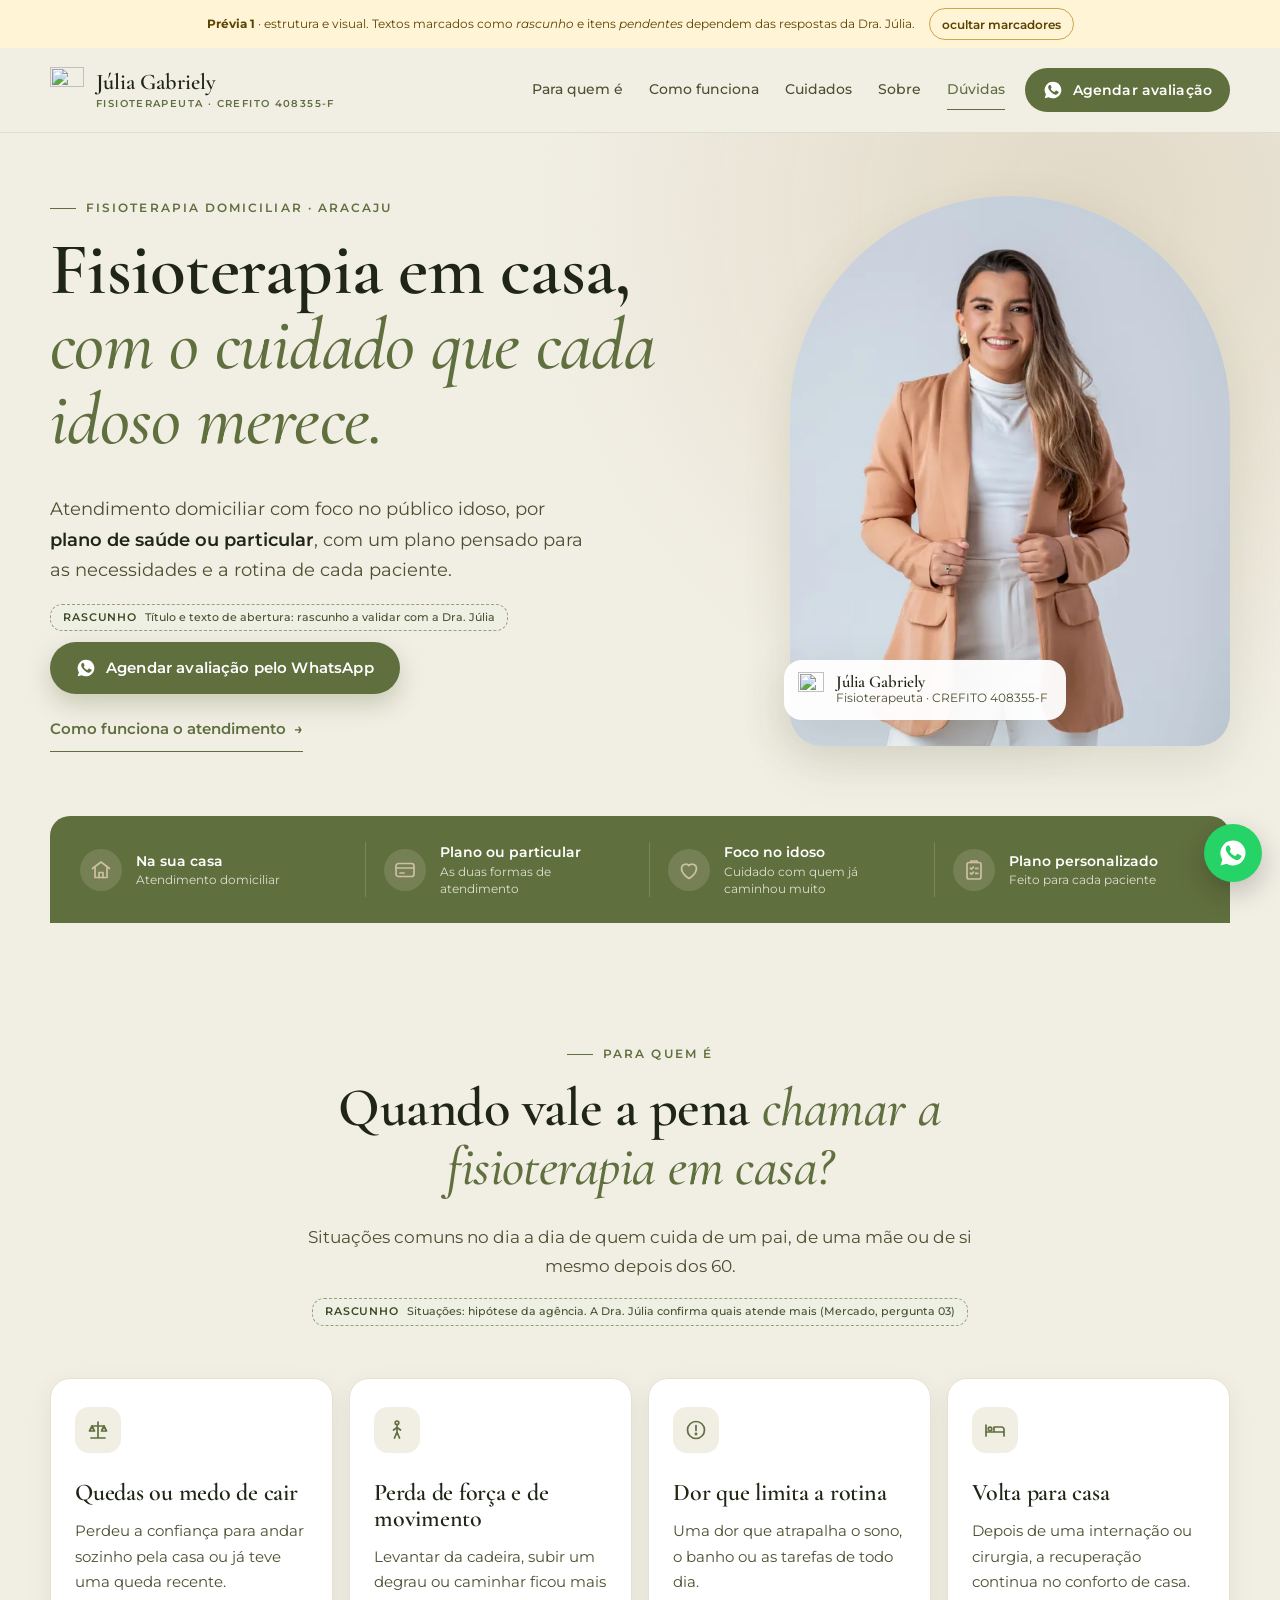
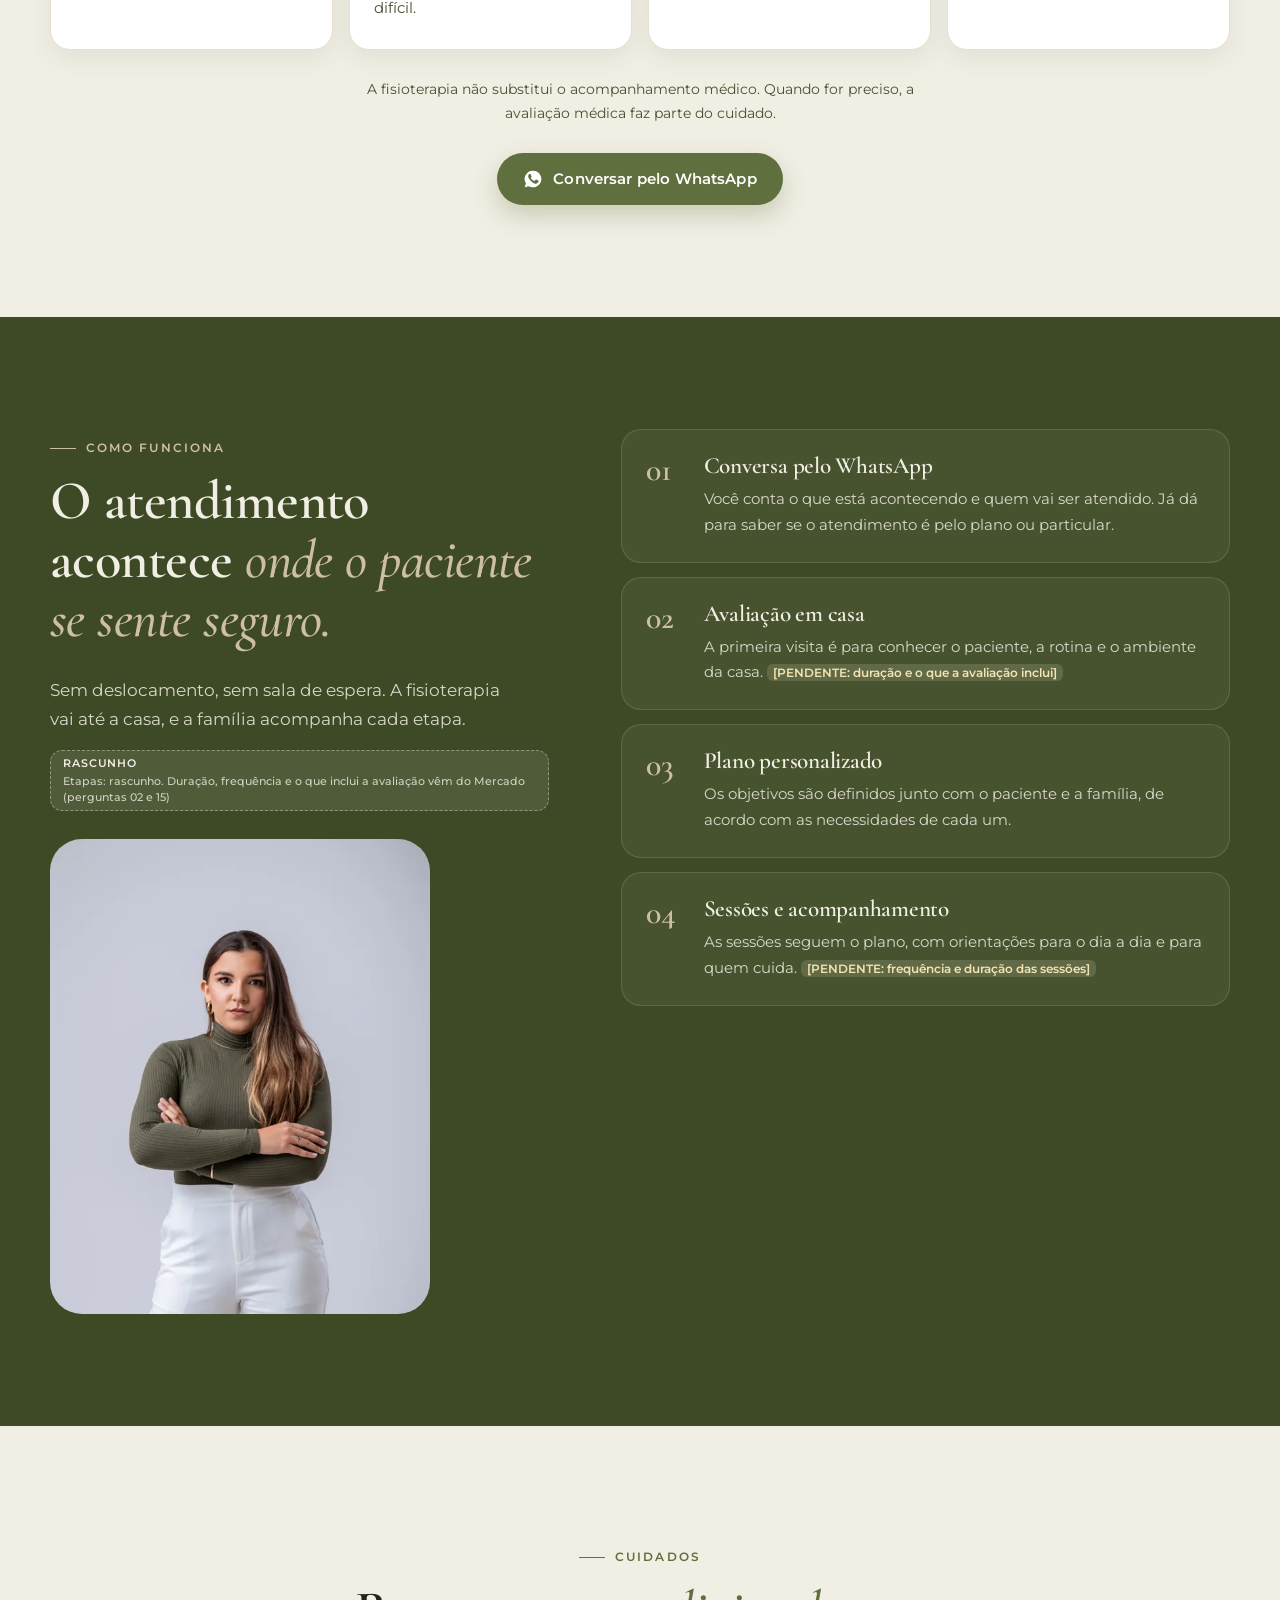
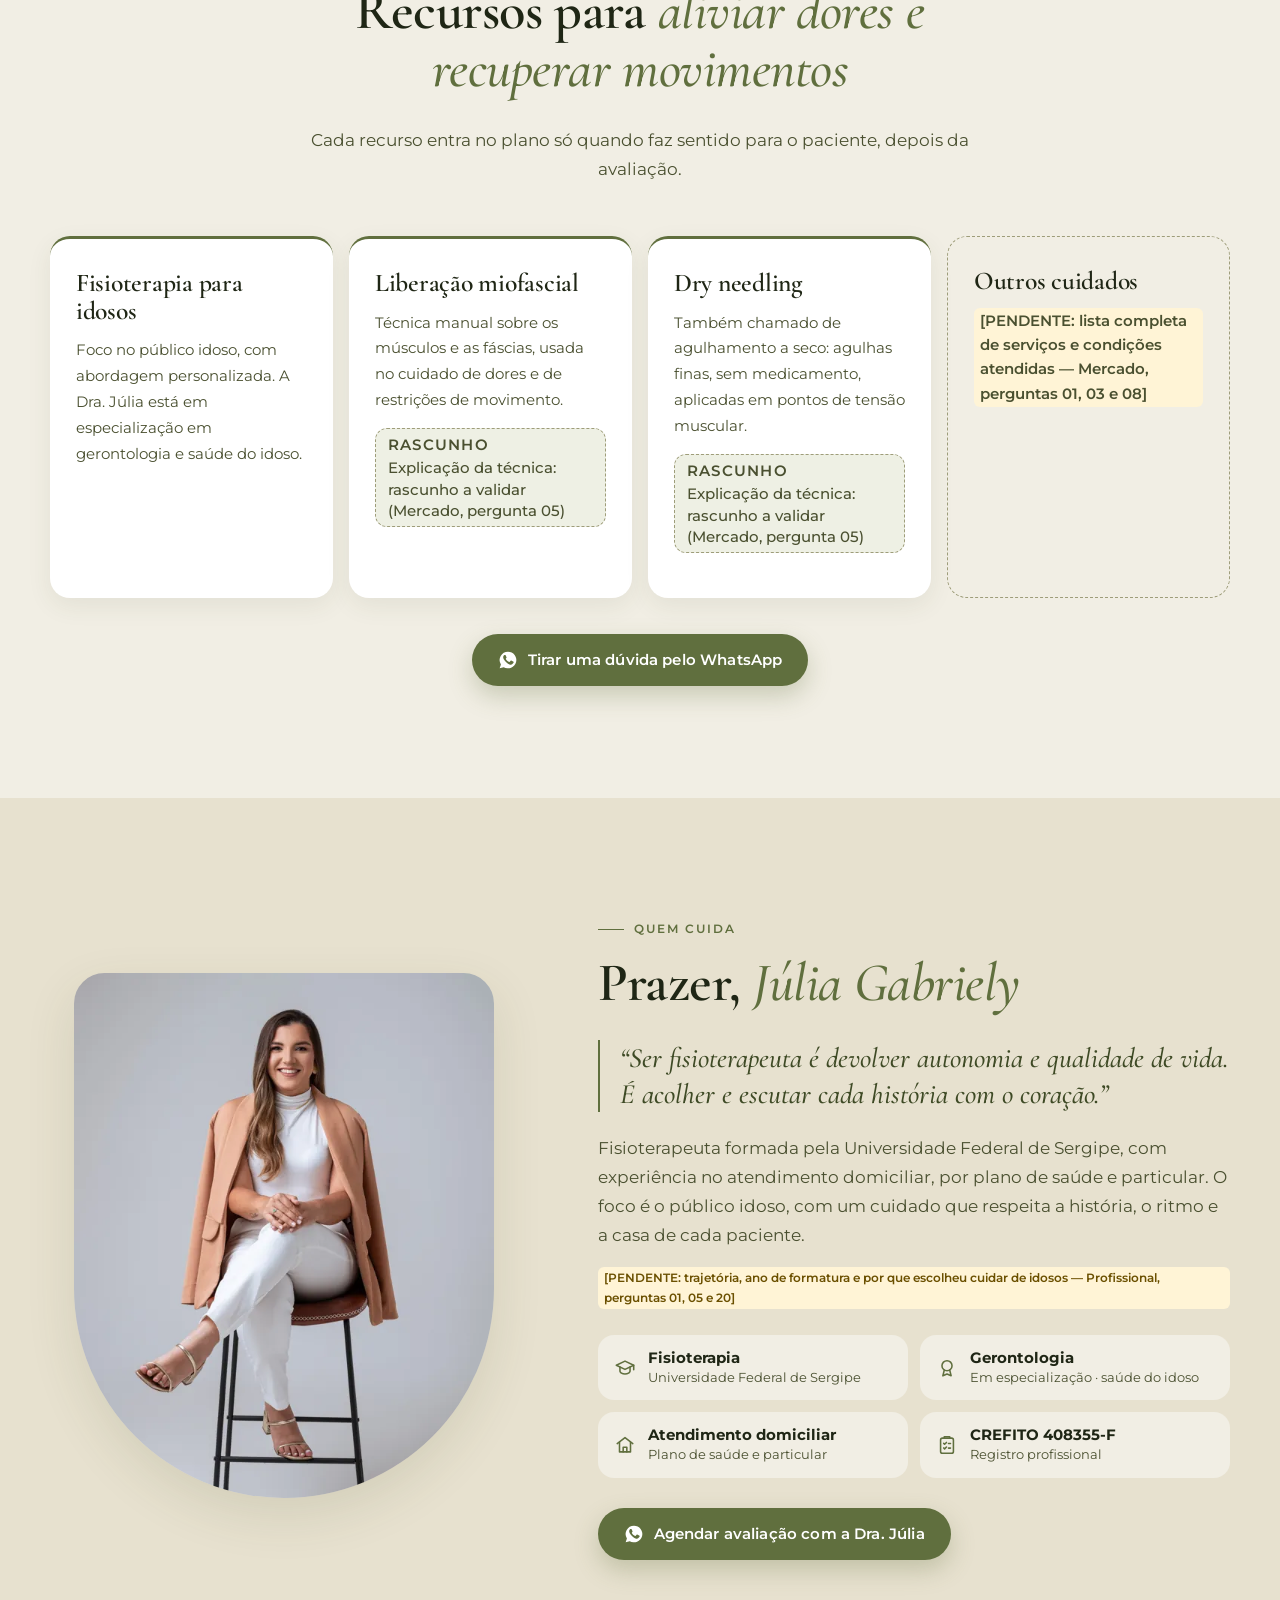
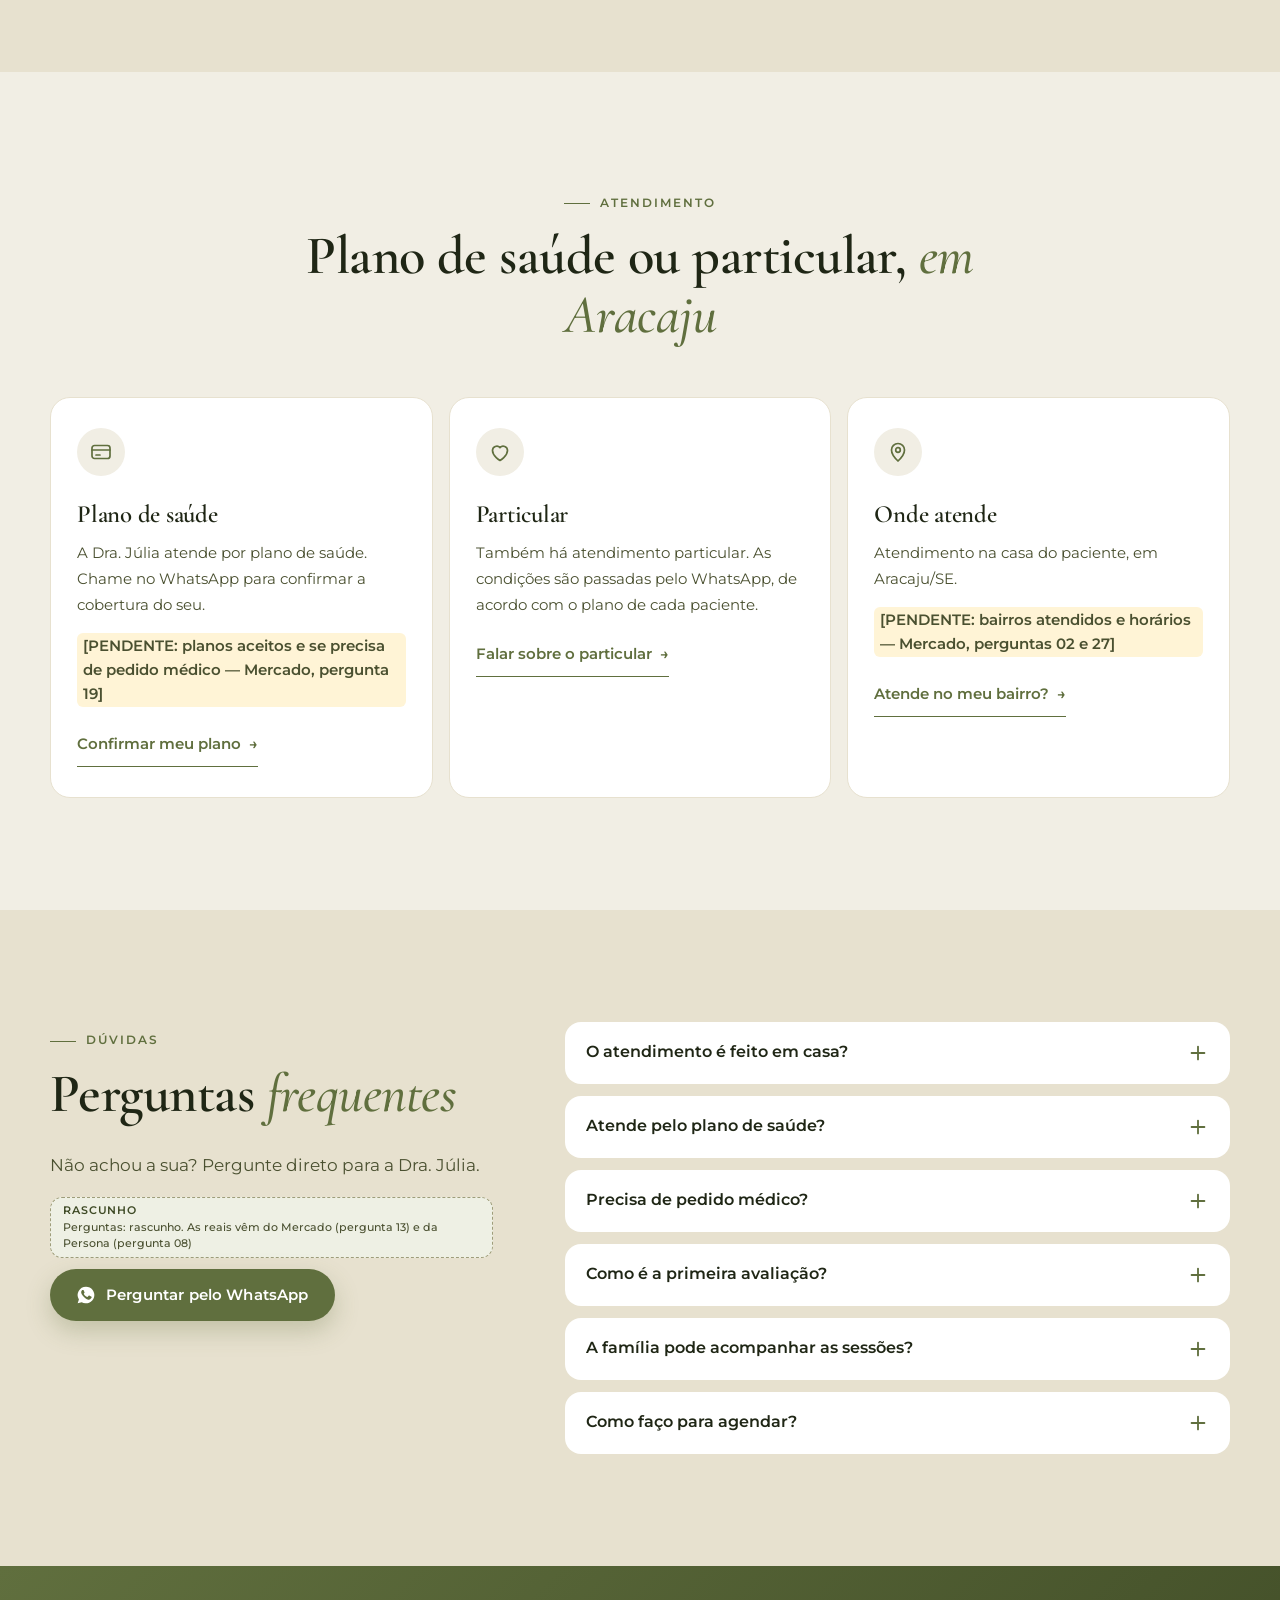
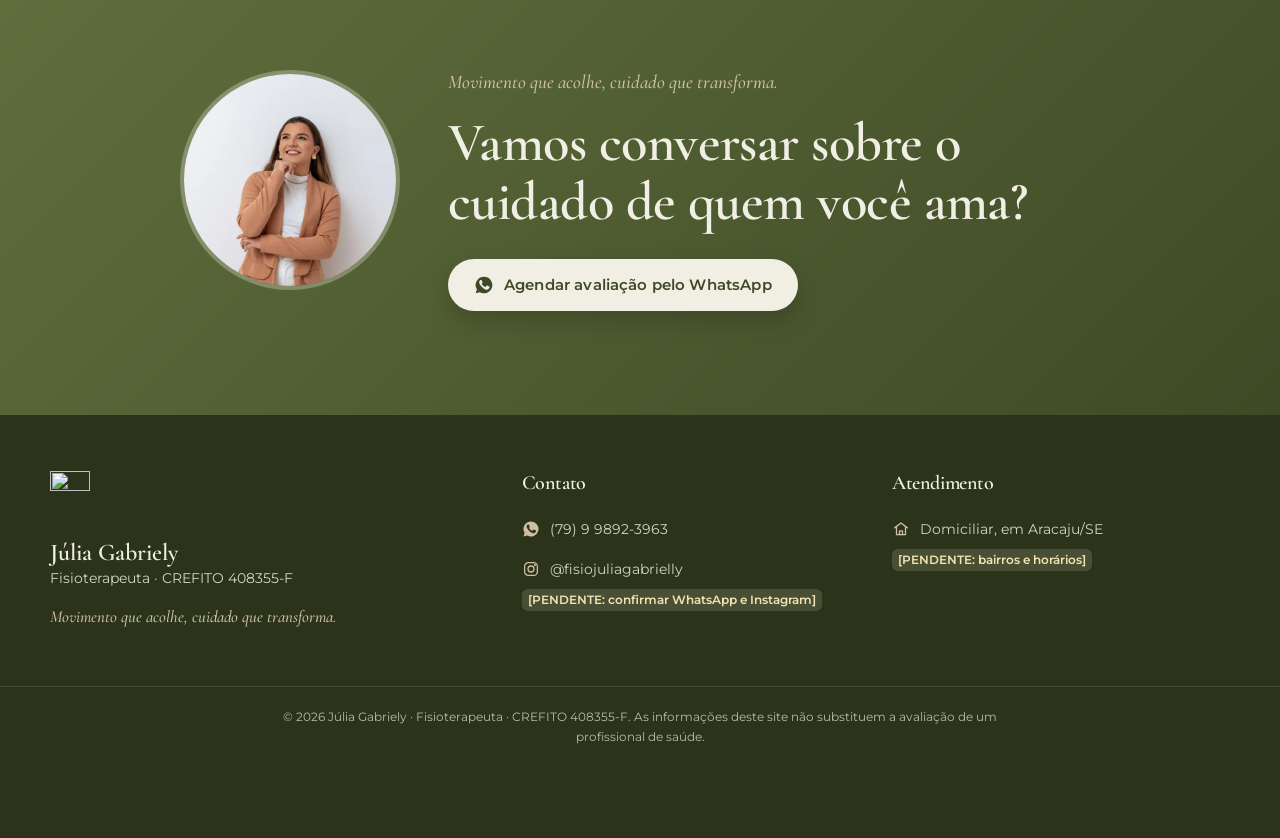
==== index.html @ 4497b841 "Cria a prévia 1: estrutura, identidade e textos em rascunho Co-Authored-By: Claude Opus 5.5 <noreply" ====
<!doctype html>
<html lang="pt-BR">
<head>
    <meta charset="utf-8">
    <meta name="viewport" content="width=device-width, initial-scale=1, viewport-fit=cover">

    <!-- PRÉVIA: enquanto não houver aprovação final, a página fica fora dos buscadores. -->
    <meta name="robots" content="noindex, nofollow">

    <title>Júlia Gabriely | Fisioterapia domiciliar para idosos em Aracaju</title>
    <meta name="description" content="Fisioterapia em casa, com foco no público idoso, em Aracaju. Júlia Gabriely, Fisioterapeuta (CREFITO 408355-F). Atendimento por plano de saúde ou particular.">
    <meta name="theme-color" content="#606F3E">

    <!-- Contato: o script lê daqui. WhatsApp só com dígitos (DDI + DDD + número).
         PENDENTE: número tirado da apresentação da marca; confirmar com a Dra. Júlia antes de publicar. -->
    <meta name="whatsapp-number" content="5579998923963">
    <meta name="instagram-url" content="https://www.instagram.com/fisiojuliagabrielly/">

    <!-- Dados para o Google: entram na prévia 2, com os dados confirmados do rodapé (bairros, horários, telefone). -->

    <link rel="icon" href="assets/marca/favicon.png" type="image/png">
    <link rel="preconnect" href="https://fonts.googleapis.com">
    <link rel="preconnect" href="https://fonts.gstatic.com" crossorigin>
    <!-- Fontes equivalentes, até chegarem os arquivos de Edensor e Garet (ver Manual de Identidade Visual). -->
    <link href="https://fonts.googleapis.com/css2?family=Cormorant+Garamond:ital,wght@0,500;0,600;0,700;1,500&family=Montserrat:wght@400;500;600&display=swap" rel="stylesheet">
    <link rel="preload" as="image" href="assets/profissional/julia-topo-900.webp" imagesrcset="assets/profissional/julia-topo-560.webp 560w, assets/profissional/julia-topo-900.webp 900w" imagesizes="(min-width: 1024px) 440px, 86vw">
    <link rel="stylesheet" href="styles.css?v=20261124-1">
</head>
<body>

<!-- Ícones (um único sprite, sem bibliotecas externas). -->
<svg width="0" height="0" style="position:absolute" aria-hidden="true">
    <symbol id="i-whatsapp" viewBox="0 0 24 24"><path fill="currentColor" d="M12 2a10 10 0 0 0-8.5 15.3L2 22l4.9-1.4A10 10 0 1 0 12 2Zm5.7 14.2c-.2.7-1.4 1.3-2 1.4-.5 0-1.1.1-1.8-.2-3.8-1.4-6.3-5.3-6.5-5.6-.1-.2-1.2-1.6-1.2-3 0-1.5.8-2.2 1-2.5.3-.3.6-.3.8-.3h.6c.2 0 .4 0 .7.5l.9 2.2c.1.2.1.3 0 .5l-.7 1c-.1.2-.3.3-.1.6.2.3.8 1.2 1.6 2 1.1 1 2.1 1.3 2.4 1.5.3.1.5.1.7-.1l1.1-1.3c.2-.3.4-.3.7-.2l2.2 1.1c.3.2.5.2.6.4.1.1.1.7-.2 1.4Z"/></symbol>
    <symbol id="i-casa" viewBox="0 0 24 24"><g fill="none" stroke="currentColor" stroke-width="1.7" stroke-linecap="round" stroke-linejoin="round"><path d="M3.5 10.5 12 4l8.5 6.5"/><path d="M6 9v10.5h12V9"/><path d="M10 19.5v-5h4v5"/></g></symbol>
    <symbol id="i-cartao" viewBox="0 0 24 24"><g fill="none" stroke="currentColor" stroke-width="1.7" stroke-linecap="round"><rect x="3" y="5.5" width="18" height="13" rx="2.5"/><path d="M3 10h18M7 15h4"/></g></symbol>
    <symbol id="i-maos" viewBox="0 0 24 24"><g fill="none" stroke="currentColor" stroke-width="1.7" stroke-linecap="round" stroke-linejoin="round"><path d="M12 20.5s-7.5-4.6-7.5-10A4.3 4.3 0 0 1 12 7.6a4.3 4.3 0 0 1 7.5 2.9c0 5.4-7.5 10-7.5 10Z"/></g></symbol>
    <symbol id="i-plano" viewBox="0 0 24 24"><g fill="none" stroke="currentColor" stroke-width="1.7" stroke-linecap="round" stroke-linejoin="round"><rect x="5" y="4.5" width="14" height="16.5" rx="2"/><path d="M9 4.5V3h6v1.5"/><path d="m8.4 10.2 1 1 2-2M13.6 10.4h2.2M8.4 15.2l1 1 2-2M13.6 15.4h2.2"/></g></symbol>
    <symbol id="i-chat" viewBox="0 0 24 24"><g fill="none" stroke="currentColor" stroke-width="1.7" stroke-linejoin="round"><path d="M12 3.5c4.7 0 8.5 3.3 8.5 7.5S16.7 18.5 12 18.5c-1 0-2-.1-2.9-.4L4.5 20l1.2-3.6C4.3 15 3.5 13.1 3.5 11c0-4.2 3.8-7.5 8.5-7.5Z"/></g></symbol>
    <symbol id="i-passos" viewBox="0 0 24 24"><g fill="none" stroke="currentColor" stroke-width="1.7" stroke-linecap="round" stroke-linejoin="round"><circle cx="12" cy="4.8" r="1.8"/><path d="M12 7.5v6.5M12 9.5l-3.5 2.5M12 9.5l3.5 2.5M12 14l-2.5 6M12 14l2.5 6"/></g></symbol>
    <symbol id="i-equilibrio" viewBox="0 0 24 24"><g fill="none" stroke="currentColor" stroke-width="1.7" stroke-linecap="round" stroke-linejoin="round"><path d="M12 4v16M5 20h14M6 8h12"/><path d="m6 8-2.5 5h5L6 8ZM18 8l-2.5 5h5L18 8Z"/></g></symbol>
    <symbol id="i-dor" viewBox="0 0 24 24"><g fill="none" stroke="currentColor" stroke-width="1.7" stroke-linecap="round" stroke-linejoin="round"><circle cx="12" cy="12" r="8.5"/><path d="M12 7.5v5"/><circle cx="12" cy="16" r=".6" fill="currentColor"/></g></symbol>
    <symbol id="i-cama" viewBox="0 0 24 24"><g fill="none" stroke="currentColor" stroke-width="1.7" stroke-linecap="round" stroke-linejoin="round"><path d="M3 18V7M3 14h18v4M21 14v-2.5a2.5 2.5 0 0 0-2.5-2.5H11v5"/><circle cx="7" cy="11" r="1.8"/></g></symbol>
    <symbol id="i-pin" viewBox="0 0 24 24"><g fill="none" stroke="currentColor" stroke-width="1.7"><path d="M12 21s-6.5-6-6.5-11a6.5 6.5 0 0 1 13 0c0 5-6.5 11-6.5 11Z"/><circle cx="12" cy="10" r="2.3"/></g></symbol>
    <symbol id="i-insta" viewBox="0 0 24 24"><g fill="none" stroke="currentColor" stroke-width="1.7"><rect x="3.5" y="3.5" width="17" height="17" rx="5"/><circle cx="12" cy="12" r="4"/><circle cx="17.2" cy="6.8" r=".6" fill="currentColor"/></g></symbol>
    <symbol id="i-capelo" viewBox="0 0 24 24"><g fill="none" stroke="currentColor" stroke-width="1.7" stroke-linecap="round" stroke-linejoin="round"><path d="M2.5 9 12 4.5 21.5 9 12 13.5 2.5 9Z"/><path d="M6.5 11v4.5c0 1.4 2.5 3 5.5 3s5.5-1.6 5.5-3V11M21.5 9v5"/></g></symbol>
    <symbol id="i-selo" viewBox="0 0 24 24"><g fill="none" stroke="currentColor" stroke-width="1.7" stroke-linecap="round" stroke-linejoin="round"><circle cx="12" cy="9.5" r="5.5"/><path d="m9 14.5-1.5 6 4.5-2 4.5 2-1.5-6"/></g></symbol>
    <symbol id="i-mais" viewBox="0 0 24 24"><path fill="none" stroke="currentColor" stroke-width="2" stroke-linecap="round" d="M12 5v14M5 12h14"/></symbol>
</svg>

<a class="pular" href="#conteudo">Pular para o conteúdo</a>

<!-- Faixa da prévia: some no lançamento. O botão esconde os marcadores para ver o visual limpo. -->
<div class="previa-faixa" role="note">
    <span><strong>Prévia 1</strong> · estrutura e visual. Textos marcados como <em>rascunho</em> e itens <em>pendentes</em> dependem das respostas da Dra. Júlia.</span>
    <button type="button" class="previa-alternar" aria-pressed="true"><span>ocultar marcadores</span></button>
</div>

<header class="topo" id="topo">
    <div class="topo-dentro">
        <a class="marca" href="#inicio" aria-label="Júlia Gabriely, Fisioterapeuta: voltar ao início">
            <img src="assets/marca/simbolo-jg-oliva.webp" width="374" height="512" alt="" class="marca-simbolo">
            <span class="marca-texto"><strong>Júlia Gabriely</strong><small>Fisioterapeuta · CREFITO 408355-F</small></span>
        </a>
        <nav class="menu" aria-label="Seções do site">
            <a href="#para-quem">Para quem é</a>
            <a href="#como-funciona">Como funciona</a>
            <a href="#cuidados">Cuidados</a>
            <a href="#sobre">Sobre</a>
            <a href="#duvidas">Dúvidas</a>
        </nav>
        <a class="botao botao-pequeno so-desktop" href="#" data-wa data-wa-origin="menu"><svg aria-hidden="true"><use href="#i-whatsapp"/></svg>Agendar avaliação</a>
        <button type="button" class="menu-botao" aria-expanded="false" aria-controls="menu-movel" aria-label="Abrir menu"><span></span><span></span></button>
    </div>
    <div class="menu-movel" id="menu-movel" hidden>
        <nav aria-label="Seções do site (celular)">
            <a href="#para-quem">Para quem é</a>
            <a href="#como-funciona">Como funciona</a>
            <a href="#cuidados">Cuidados</a>
            <a href="#sobre">Sobre</a>
            <a href="#duvidas">Dúvidas</a>
        </nav>
        <a class="botao" href="#" data-wa data-wa-origin="menu_mobile"><svg aria-hidden="true"><use href="#i-whatsapp"/></svg>Agendar avaliação pelo WhatsApp</a>
    </div>
</header>

<main id="conteudo">

    <!-- ============ TOPO ============ -->
    <section class="hero" id="inicio" aria-labelledby="hero-titulo">
        <div class="hero-grade conteiner">
            <div class="hero-texto">
                <p class="sobretitulo">Fisioterapia domiciliar · Aracaju</p>
                <h1 id="hero-titulo">Fisioterapia em casa, <em>com o cuidado que cada idoso merece.</em></h1>
                <p class="lead">Atendimento domiciliar com foco no público idoso, por <strong>plano de saúde ou particular</strong>, com um plano pensado para as necessidades e a rotina de cada paciente.</p>
                <p class="marcador rascunho" data-nota="Título e texto de abertura: rascunho a validar com a Dra. Júlia">rascunho</p>
                <div class="acoes">
                    <a class="botao" href="#" data-wa data-wa-origin="hero"><svg aria-hidden="true"><use href="#i-whatsapp"/></svg>Agendar avaliação pelo WhatsApp</a>
                    <a class="link-seta" href="#como-funciona">Como funciona o atendimento</a>
                </div>
            </div>
            <figure class="hero-foto">
                <img src="assets/profissional/julia-topo-900.webp" srcset="assets/profissional/julia-topo-560.webp 560w, assets/profissional/julia-topo-900.webp 900w" sizes="(min-width: 1024px) 440px, 86vw" width="900" height="1125" alt="Júlia Gabriely, fisioterapeuta, sorrindo, de blazer caramelo e blusa branca." fetchpriority="high">
                <figcaption class="cartao-credencial">
                    <img src="assets/marca/simbolo-jg-oliva.webp" width="374" height="512" alt="">
                    <span><strong>Júlia Gabriely</strong>Fisioterapeuta · CREFITO 408355-F</span>
                </figcaption>
            </figure>
        </div>
        <ul class="faixa-beneficios conteiner" aria-label="Como é o atendimento">
            <li><svg aria-hidden="true"><use href="#i-casa"/></svg><span><strong>Na sua casa</strong>Atendimento domiciliar</span></li>
            <li><svg aria-hidden="true"><use href="#i-cartao"/></svg><span><strong>Plano ou particular</strong>As duas formas de atendimento</span></li>
            <li><svg aria-hidden="true"><use href="#i-maos"/></svg><span><strong>Foco no idoso</strong>Cuidado com quem já caminhou muito</span></li>
            <li><svg aria-hidden="true"><use href="#i-plano"/></svg><span><strong>Plano personalizado</strong>Feito para cada paciente</span></li>
        </ul>
    </section>

    <!-- ============ PARA QUEM É ============ -->
    <section class="secao" id="para-quem" aria-labelledby="para-quem-titulo">
        <div class="conteiner">
            <header class="cabeca centro">
                <p class="sobretitulo">Para quem é</p>
                <h2 id="para-quem-titulo">Quando vale a pena <em>chamar a fisioterapia em casa?</em></h2>
                <p>Situações comuns no dia a dia de quem cuida de um pai, de uma mãe ou de si mesmo depois dos 60.</p>
                <p class="marcador rascunho" data-nota="Situações: hipótese da agência. A Dra. Júlia confirma quais atende mais (Mercado, pergunta 03)">rascunho</p>
            </header>
            <ul class="sinais">
                <li class="sinal revelar"><svg aria-hidden="true"><use href="#i-equilibrio"/></svg><h3>Quedas ou medo de cair</h3><p>Perdeu a confiança para andar sozinho pela casa ou já teve uma queda recente.</p></li>
                <li class="sinal revelar"><svg aria-hidden="true"><use href="#i-passos"/></svg><h3>Perda de força e de movimento</h3><p>Levantar da cadeira, subir um degrau ou caminhar ficou mais difícil.</p></li>
                <li class="sinal revelar"><svg aria-hidden="true"><use href="#i-dor"/></svg><h3>Dor que limita a rotina</h3><p>Uma dor que atrapalha o sono, o banho ou as tarefas de todo dia.</p></li>
                <li class="sinal revelar"><svg aria-hidden="true"><use href="#i-cama"/></svg><h3>Volta para casa</h3><p>Depois de uma internação ou cirurgia, a recuperação continua no conforto de casa.</p></li>
            </ul>
            <p class="nota-centro">A fisioterapia não substitui o acompanhamento médico. Quando for preciso, a avaliação médica faz parte do cuidado.</p>
            <div class="centro"><a class="botao" href="#" data-wa data-wa-origin="para_quem"><svg aria-hidden="true"><use href="#i-whatsapp"/></svg>Conversar pelo WhatsApp</a></div>
        </div>
    </section>

    <!-- ============ COMO FUNCIONA ============ -->
    <section class="secao secao-escura" id="como-funciona" aria-labelledby="como-titulo">
        <div class="conteiner como-grade">
            <div class="como-texto">
                <p class="sobretitulo claro">Como funciona</p>
                <h2 id="como-titulo">O atendimento acontece <em>onde o paciente se sente seguro.</em></h2>
                <p>Sem deslocamento, sem sala de espera. A fisioterapia vai até a casa, e a família acompanha cada etapa.</p>
                <p class="marcador rascunho escuro" data-nota="Etapas: rascunho. Duração, frequência e o que inclui a avaliação vêm do Mercado (perguntas 02 e 15)">rascunho</p>
                <figure class="como-foto">
                    <img src="assets/profissional/julia-avaliacao-560.webp" srcset="assets/profissional/julia-avaliacao-560.webp 560w, assets/profissional/julia-avaliacao-900.webp 900w" sizes="(min-width: 1024px) 380px, 80vw" width="560" height="700" alt="Júlia Gabriely de blusa verde-oliva e braços cruzados, em retrato de estúdio." loading="lazy">
                </figure>
            </div>
            <ol class="passos">
                <li class="passo revelar"><span class="passo-num">01</span><div><h3>Conversa pelo WhatsApp</h3><p>Você conta o que está acontecendo e quem vai ser atendido. Já dá para saber se o atendimento é pelo plano ou particular.</p></div></li>
                <li class="passo revelar"><span class="passo-num">02</span><div><h3>Avaliação em casa</h3><p>A primeira visita é para conhecer o paciente, a rotina e o ambiente da casa. <span class="pendente">[PENDENTE: duração e o que a avaliação inclui]</span></p></div></li>
                <li class="passo revelar"><span class="passo-num">03</span><div><h3>Plano personalizado</h3><p>Os objetivos são definidos junto com o paciente e a família, de acordo com as necessidades de cada um.</p></div></li>
                <li class="passo revelar"><span class="passo-num">04</span><div><h3>Sessões e acompanhamento</h3><p>As sessões seguem o plano, com orientações para o dia a dia e para quem cuida. <span class="pendente">[PENDENTE: frequência e duração das sessões]</span></p></div></li>
            </ol>
        </div>
    </section>

    <!-- ============ CUIDADOS / RECURSOS ============ -->
    <section class="secao" id="cuidados" aria-labelledby="cuidados-titulo">
        <div class="conteiner">
            <header class="cabeca centro">
                <p class="sobretitulo">Cuidados</p>
                <h2 id="cuidados-titulo">Recursos para <em>aliviar dores e recuperar movimentos</em></h2>
                <p>Cada recurso entra no plano só quando faz sentido para o paciente, depois da avaliação.</p>
            </header>
            <div class="cuidados">
                <article class="cuidado revelar">
                    <h3>Fisioterapia para idosos</h3>
                    <p>Foco no público idoso, com abordagem personalizada. A Dra. Júlia está em especialização em gerontologia e saúde do idoso.</p>
                </article>
                <article class="cuidado revelar">
                    <h3>Liberação miofascial</h3>
                    <p>Técnica manual sobre os músculos e as fáscias, usada no cuidado de dores e de restrições de movimento.</p>
                    <p class="marcador rascunho" data-nota="Explicação da técnica: rascunho a validar (Mercado, pergunta 05)">rascunho</p>
                </article>
                <article class="cuidado revelar">
                    <h3>Dry needling</h3>
                    <p>Também chamado de agulhamento a seco: agulhas finas, sem medicamento, aplicadas em pontos de tensão muscular.</p>
                    <p class="marcador rascunho" data-nota="Explicação da técnica: rascunho a validar (Mercado, pergunta 05)">rascunho</p>
                </article>
                <article class="cuidado cuidado-pendente revelar">
                    <h3>Outros cuidados</h3>
                    <p class="pendente">[PENDENTE: lista completa de serviços e condições atendidas — Mercado, perguntas 01, 03 e 08]</p>
                </article>
            </div>
            <div class="centro"><a class="botao" href="#" data-wa data-wa-origin="cuidados"><svg aria-hidden="true"><use href="#i-whatsapp"/></svg>Tirar uma dúvida pelo WhatsApp</a></div>
        </div>
    </section>

    <!-- ============ SOBRE ============ -->
    <section class="secao secao-bege" id="sobre" aria-labelledby="sobre-titulo">
        <div class="conteiner sobre-grade">
            <figure class="sobre-foto revelar">
                <img src="assets/profissional/julia-sobre-560.webp" srcset="assets/profissional/julia-sobre-560.webp 560w, assets/profissional/julia-sobre-900.webp 900w" sizes="(min-width: 1024px) 420px, 86vw" width="560" height="700" alt="Júlia Gabriely sentada em uma banqueta, sorrindo, com o blazer sobre os ombros." loading="lazy">
            </figure>
            <div class="sobre-texto">
                <p class="sobretitulo">Quem cuida</p>
                <h2 id="sobre-titulo">Prazer, <em>Júlia Gabriely</em></h2>
                <blockquote class="citacao"><p>“Ser fisioterapeuta é devolver autonomia e qualidade de vida. É acolher e escutar cada história com o coração.”</p></blockquote>
                <p>Fisioterapeuta formada pela Universidade Federal de Sergipe, com experiência no atendimento domiciliar, por plano de saúde e particular. O foco é o público idoso, com um cuidado que respeita a história, o ritmo e a casa de cada paciente.</p>
                <p class="pendente">[PENDENTE: trajetória, ano de formatura e por que escolheu cuidar de idosos — Profissional, perguntas 01, 05 e 20]</p>
                <ul class="credenciais">
                    <li><svg aria-hidden="true"><use href="#i-capelo"/></svg><span><strong>Fisioterapia</strong>Universidade Federal de Sergipe</span></li>
                    <li><svg aria-hidden="true"><use href="#i-selo"/></svg><span><strong>Gerontologia</strong>Em especialização · saúde do idoso</span></li>
                    <li><svg aria-hidden="true"><use href="#i-casa"/></svg><span><strong>Atendimento domiciliar</strong>Plano de saúde e particular</span></li>
                    <li><svg aria-hidden="true"><use href="#i-plano"/></svg><span><strong>CREFITO 408355-F</strong>Registro profissional</span></li>
                </ul>
                <a class="botao" href="#" data-wa data-wa-origin="sobre"><svg aria-hidden="true"><use href="#i-whatsapp"/></svg>Agendar avaliação com a Dra. Júlia</a>
            </div>
        </div>
    </section>

    <!-- ============ PLANO E REGIÃO ============ -->
    <section class="secao" id="atendimento" aria-labelledby="atendimento-titulo">
        <div class="conteiner">
            <header class="cabeca centro">
                <p class="sobretitulo">Atendimento</p>
                <h2 id="atendimento-titulo">Plano de saúde ou particular, <em>em Aracaju</em></h2>
            </header>
            <div class="info-cartoes">
                <article class="info-cartao revelar">
                    <svg aria-hidden="true"><use href="#i-cartao"/></svg>
                    <h3>Plano de saúde</h3>
                    <p>A Dra. Júlia atende por plano de saúde. Chame no WhatsApp para confirmar a cobertura do seu.</p>
                    <p class="pendente">[PENDENTE: planos aceitos e se precisa de pedido médico — Mercado, pergunta 19]</p>
                    <a class="link-seta" href="#" data-wa data-wa-origin="plano">Confirmar meu plano</a>
                </article>
                <article class="info-cartao revelar">
                    <svg aria-hidden="true"><use href="#i-maos"/></svg>
                    <h3>Particular</h3>
                    <p>Também há atendimento particular. As condições são passadas pelo WhatsApp, de acordo com o plano de cada paciente.</p>
                    <a class="link-seta" href="#" data-wa data-wa-origin="particular">Falar sobre o particular</a>
                </article>
                <article class="info-cartao revelar">
                    <svg aria-hidden="true"><use href="#i-pin"/></svg>
                    <h3>Onde atende</h3>
                    <p>Atendimento na casa do paciente, em Aracaju/SE.</p>
                    <p class="pendente">[PENDENTE: bairros atendidos e horários — Mercado, perguntas 02 e 27]</p>
                    <a class="link-seta" href="#" data-wa data-wa-origin="regiao">Atende no meu bairro?</a>
                </article>
            </div>
        </div>
    </section>

    <!-- ============ PERGUNTAS FREQUENTES ============ -->
    <section class="secao secao-bege" id="duvidas" aria-labelledby="duvidas-titulo">
        <div class="conteiner duvidas-grade">
            <header class="cabeca">
                <p class="sobretitulo">Dúvidas</p>
                <h2 id="duvidas-titulo">Perguntas <em>frequentes</em></h2>
                <p>Não achou a sua? Pergunte direto para a Dra. Júlia.</p>
                <p class="marcador rascunho" data-nota="Perguntas: rascunho. As reais vêm do Mercado (pergunta 13) e da Persona (pergunta 08)">rascunho</p>
                <a class="botao" href="#" data-wa data-wa-origin="faq"><svg aria-hidden="true"><use href="#i-whatsapp"/></svg>Perguntar pelo WhatsApp</a>
            </header>
            <div class="faq">
                <div class="faq-item">
                    <h3><button type="button" aria-expanded="false" aria-controls="faq-1" id="faq-1-b">O atendimento é feito em casa?<svg aria-hidden="true"><use href="#i-mais"/></svg></button></h3>
                    <div class="faq-resposta" id="faq-1" role="region" aria-labelledby="faq-1-b"><div><p>Sim. A Dra. Júlia atende na casa do paciente, em Aracaju.</p></div></div>
                </div>
                <div class="faq-item">
                    <h3><button type="button" aria-expanded="false" aria-controls="faq-2" id="faq-2-b">Atende pelo plano de saúde?<svg aria-hidden="true"><use href="#i-mais"/></svg></button></h3>
                    <div class="faq-resposta" id="faq-2" role="region" aria-labelledby="faq-2-b"><div><p>Sim, há atendimento por plano de saúde e particular. Chame no WhatsApp para confirmar o seu plano. <span class="pendente">[PENDENTE: planos aceitos]</span></p></div></div>
                </div>
                <div class="faq-item">
                    <h3><button type="button" aria-expanded="false" aria-controls="faq-3" id="faq-3-b">Precisa de pedido médico?<svg aria-hidden="true"><use href="#i-mais"/></svg></button></h3>
                    <div class="faq-resposta" id="faq-3" role="region" aria-labelledby="faq-3-b"><div><p><span class="pendente">[PENDENTE: resposta da Dra. Júlia — Mercado, pergunta 19]</span></p></div></div>
                </div>
                <div class="faq-item">
                    <h3><button type="button" aria-expanded="false" aria-controls="faq-4" id="faq-4-b">Como é a primeira avaliação?<svg aria-hidden="true"><use href="#i-mais"/></svg></button></h3>
                    <div class="faq-resposta" id="faq-4" role="region" aria-labelledby="faq-4-b"><div><p>É uma visita para conhecer o paciente, a rotina e a casa, e montar o plano de cuidado. <span class="pendente">[PENDENTE: duração e o que inclui — Mercado, pergunta 15]</span></p></div></div>
                </div>
                <div class="faq-item">
                    <h3><button type="button" aria-expanded="false" aria-controls="faq-5" id="faq-5-b">A família pode acompanhar as sessões?<svg aria-hidden="true"><use href="#i-mais"/></svg></button></h3>
                    <div class="faq-resposta" id="faq-5" role="region" aria-labelledby="faq-5-b"><div><p><span class="pendente">[PENDENTE: resposta da Dra. Júlia — Mercado, pergunta 04]</span></p></div></div>
                </div>
                <div class="faq-item">
                    <h3><button type="button" aria-expanded="false" aria-controls="faq-6" id="faq-6-b">Como faço para agendar?<svg aria-hidden="true"><use href="#i-mais"/></svg></button></h3>
                    <div class="faq-resposta" id="faq-6" role="region" aria-labelledby="faq-6-b"><div><p>Pelo WhatsApp, em qualquer botão desta página. Conte quem vai ser atendido e o que está acontecendo.</p></div></div>
                </div>
            </div>
        </div>
    </section>

    <!-- ============ CHAMADA FINAL ============ -->
    <section class="chamada" aria-labelledby="chamada-titulo">
        <div class="conteiner chamada-grade">
            <img class="chamada-foto" src="assets/profissional/julia-chamada-560.webp" srcset="assets/profissional/julia-chamada-560.webp 560w, assets/profissional/julia-chamada-900.webp 900w" sizes="(min-width: 768px) 240px, 160px" width="560" height="560" alt="Júlia Gabriely sorrindo, com a mão no queixo." loading="lazy">
            <div>
                <p class="slogan">Movimento que acolhe, cuidado que transforma.</p>
                <h2 id="chamada-titulo">Vamos conversar sobre o cuidado de quem você ama?</h2>
                <a class="botao botao-claro" href="#" data-wa data-wa-origin="cta_final"><svg aria-hidden="true"><use href="#i-whatsapp"/></svg>Agendar avaliação pelo WhatsApp</a>
            </div>
        </div>
    </section>
</main>

<footer class="rodape">
    <div class="conteiner rodape-grade">
        <div class="rodape-marca">
            <img src="assets/marca/simbolo-jg-creme.webp" width="374" height="512" alt="" class="rodape-simbolo">
            <p><strong>Júlia Gabriely</strong>Fisioterapeuta · CREFITO 408355-F</p>
            <p class="rodape-slogan">Movimento que acolhe, cuidado que transforma.</p>
        </div>
        <div>
            <h2 class="rodape-titulo">Contato</h2>
            <a class="rodape-link" href="#" data-wa data-wa-origin="rodape"><svg aria-hidden="true"><use href="#i-whatsapp"/></svg>(79) 9 9892-3963</a>
            <a class="rodape-link" href="https://www.instagram.com/fisiojuliagabrielly/" target="_blank" rel="noopener"><svg aria-hidden="true"><use href="#i-insta"/></svg>@fisiojuliagabrielly</a>
            <p class="pendente pendente-escuro">[PENDENTE: confirmar WhatsApp e Instagram]</p>
        </div>
        <div>
            <h2 class="rodape-titulo">Atendimento</h2>
            <p class="rodape-link"><svg aria-hidden="true"><use href="#i-casa"/></svg>Domiciliar, em Aracaju/SE</p>
            <p class="pendente pendente-escuro">[PENDENTE: bairros e horários]</p>
        </div>
    </div>
    <div class="rodape-base">
        <p>© <span data-ano>2026</span> Júlia Gabriely · Fisioterapeuta · CREFITO 408355-F. As informações deste site não substituem a avaliação de um profissional de saúde.</p>
    </div>
</footer>

<a class="whats-flutuante" href="#" data-wa data-wa-origin="botao_flutuante" aria-label="Conversar pelo WhatsApp"><svg aria-hidden="true"><use href="#i-whatsapp"/></svg></a>

<script src="script.js?v=20261124-1" defer></script>
</body>
</html>
---- styles.css ----
/* ==========================================================================
   Júlia Gabriely · Fisioterapeuta — estilos do site
   Identidade: Manual de Identidade Visual (Drive › Construção do Site › Estudos).
   Para trocar cores ou fontes, mexa só nos tokens do :root; o resto acompanha.
   Fontes: Cormorant Garamond e Montserrat são EQUIVALENTES provisórios de Edensor e Garet.
   ========================================================================== */

:root {
    /* Cores da marca (apresentação da marca) */
    --oliva: #606F3E;          /* principal: botões, símbolo, destaques */
    --oliva-claro: #9E9D7A;    /* só ornamento: contraste baixo para texto */
    --bege: #CEBFA2;           /* linhas e detalhes */
    --creme: #F1EEE4;          /* fundo principal */
    /* Complementares (propostas do manual, contraste AA medido) */
    --verde-profundo: #3E4A25; /* faixas escuras e rodapé (8,18:1 com creme) */
    --texto: #1F2615;          /* 13,44:1 sobre creme */
    --texto-2: #4A5030;        /* 7,29:1 sobre creme */
    --bege-suave: #E7E1CF;
    --branco: #FFFFFF;

    --fonte-titulo: "Cormorant Garamond", Georgia, "Times New Roman", serif;
    --fonte-texto: "Montserrat", "Segoe UI", Arial, sans-serif;

    --raio: 20px;
    --raio-grande: 32px;
    --sombra: 0 18px 50px rgba(62, 74, 37, .12);
    --sombra-leve: 0 8px 24px rgba(62, 74, 37, .08);
    --ease: cubic-bezier(.22, .61, .36, 1);
    --header-h: 76px;
    --gutter: clamp(16px, 4vw, 32px);
    --largura: 1180px;
}

*, *::before, *::after { box-sizing: border-box; }
html { scroll-behavior: smooth; scroll-padding-top: calc(var(--header-h) + 12px); -webkit-text-size-adjust: 100%; }
body {
    margin: 0;
    background: var(--creme);
    color: var(--texto);
    font: 400 17px/1.7 var(--fonte-texto);
    overflow-x: hidden;
}
img { display: block; max-width: 100%; height: auto; }
a { color: inherit; }
svg { width: 22px; height: 22px; flex: none; }
h1, h2, h3 { font-family: var(--fonte-titulo); font-weight: 600; line-height: 1.08; margin: 0 0 .5em; color: var(--texto); letter-spacing: -.01em; }
h1 em, h2 em { font-style: italic; font-weight: 500; color: var(--oliva); }
p { margin: 0 0 1em; }
:focus-visible { outline: 3px solid var(--oliva); outline-offset: 3px; border-radius: 6px; }

.conteiner { width: min(100% - 2 * var(--gutter), var(--largura)); margin-inline: auto; }
.centro { text-align: center; }
.so-desktop { display: none !important; }

.pular { position: absolute; left: -999px; top: 8px; z-index: 2000; background: var(--verde-profundo); color: var(--creme); padding: 10px 16px; border-radius: 10px; }
.pular:focus { left: 8px; }

/* ---------- Faixa da prévia ---------- */
.previa-faixa {
    display: flex; flex-wrap: wrap; align-items: center; justify-content: center; gap: 6px 14px;
    padding: 8px var(--gutter); background: #FFF4D6; color: #5B4300; font-size: .78rem; line-height: 1.45; text-align: center;
}
.previa-alternar {
    border: 1px solid #C9A84A; background: transparent; color: inherit; font: 600 .75rem var(--fonte-texto);
    padding: 6px 12px; border-radius: 99px; cursor: pointer; min-height: 32px;
}

/* ---------- Marcadores de prévia (somem com o botão e no lançamento) ---------- */
.pendente {
    display: inline; background: #FFF4D6; color: #6B5000; border-radius: 6px; padding: 1px 6px;
    font: 600 .78rem/1.6 var(--fonte-texto); box-decoration-break: clone; -webkit-box-decoration-break: clone;
}
p.pendente { display: block; width: fit-content; max-width: 100%; }
.pendente-escuro { background: rgba(255, 244, 214, .14); color: #F3E3B0; }
.marcador {
    display: flex; flex-wrap: wrap; align-items: baseline; gap: 2px 8px; width: fit-content; max-width: 100%; margin: 0 0 1em; padding: 5px 12px; border-radius: 12px;
    font: 600 .7rem/1.4 var(--fonte-texto); letter-spacing: .08em; text-transform: uppercase;
    background: #EEF0E4; color: var(--verde-profundo); border: 1px dashed var(--oliva-claro); cursor: help;
}
.marcador::after { content: attr(data-nota); text-transform: none; letter-spacing: 0; font-weight: 500; color: var(--texto-2); }
.cabeca.centro .marcador { margin-inline: auto; }
.marcador.escuro { background: rgba(241, 238, 228, .1); color: var(--creme); border-color: rgba(241, 238, 228, .4); }
.marcador.escuro::after { color: rgba(241, 238, 228, .8); }
body.sem-marcadores .pendente, body.sem-marcadores .marcador { display: none; }

/* ---------- Botões ---------- */
.botao {
    display: inline-flex; align-items: center; justify-content: center; gap: 10px; min-height: 52px; padding: 14px 26px;
    border-radius: 99px; background: var(--oliva); color: var(--branco); text-decoration: none;
    font: 600 .95rem/1.2 var(--fonte-texto); letter-spacing: .01em; box-shadow: 0 10px 24px rgba(96, 111, 62, .28);
    transition: transform .3s var(--ease), background-color .3s var(--ease), box-shadow .3s var(--ease);
}
.botao svg { width: 20px; height: 20px; }
.botao-pequeno { min-height: 44px; padding: 10px 18px; font-size: .85rem; box-shadow: none; }
.botao-claro { background: var(--creme); color: var(--verde-profundo); box-shadow: 0 10px 24px rgba(0, 0, 0, .18); }
@media (hover: hover) {
    .botao:hover { transform: translateY(-2px); background: var(--verde-profundo); box-shadow: 0 14px 30px rgba(62, 74, 37, .3); }
    .botao-claro:hover { background: var(--branco); color: var(--verde-profundo); }
}
.link-seta { display: inline-flex; align-items: center; gap: 8px; min-height: 44px; color: var(--oliva); font-weight: 600; font-size: .92rem; text-decoration: none; border-bottom: 1px solid currentColor; }
.link-seta::after { content: "→"; transition: transform .3s var(--ease); }
@media (hover: hover) { .link-seta:hover::after { transform: translateX(4px); } }

/* ---------- Cabeçalho ---------- */
.topo { position: sticky; top: 0; z-index: 900; background: rgba(241, 238, 228, .92); backdrop-filter: blur(14px); -webkit-backdrop-filter: blur(14px); border-bottom: 1px solid rgba(96, 111, 62, .12); transition: box-shadow .3s var(--ease); }
.topo.rolou { box-shadow: var(--sombra-leve); }
.topo-dentro { width: min(100% - 2 * var(--gutter), var(--largura)); margin-inline: auto; height: var(--header-h); display: flex; align-items: center; gap: 20px; }
.marca { display: flex; align-items: center; gap: 12px; text-decoration: none; margin-right: auto; min-width: 0; }
@media (max-width: 379px) {
    .topo-dentro { gap: 10px; }
    .marca { gap: 9px; }
    .marca-texto strong { font-size: 1.25rem; }
    .marca-texto small { font-size: .54rem; letter-spacing: .08em; }
}
.marca-simbolo { width: 34px; height: auto; }
.marca-texto { display: grid; line-height: 1.1; }
.marca-texto strong { font: 600 1.4rem/1 var(--fonte-titulo); color: var(--texto); }
.marca-texto small { margin-top: 4px; font-size: .62rem; font-weight: 600; letter-spacing: .14em; text-transform: uppercase; color: var(--oliva); }
.menu { display: none; gap: 26px; }
.menu a { font-size: .86rem; font-weight: 500; text-decoration: none; color: var(--texto-2); padding: 8px 0; border-bottom: 1px solid transparent; transition: color .2s, border-color .2s; }
.menu a:hover, .menu a.ativo { color: var(--oliva); border-color: currentColor; }
.menu-botao { width: 48px; height: 48px; display: grid; place-content: center; gap: 6px; border: 0; border-radius: 12px; background: transparent; cursor: pointer; }
.menu-botao span { display: block; width: 24px; height: 2px; background: var(--texto); border-radius: 2px; transition: transform .3s var(--ease); }
.menu-botao[aria-expanded="true"] span:first-child { transform: translateY(4px) rotate(45deg); }
.menu-botao[aria-expanded="true"] span:last-child { transform: translateY(-4px) rotate(-45deg); }
.menu-movel { position: fixed; inset: var(--header-h) 0 0; background: var(--creme); padding: 24px var(--gutter) 40px; overflow-y: auto; display: flex; flex-direction: column; gap: 24px; }
.menu-movel[hidden] { display: none; }
.menu-movel nav { display: grid; }
.menu-movel nav a { padding: 16px 0; font: 600 1.6rem/1.2 var(--fonte-titulo); text-decoration: none; border-bottom: 1px solid rgba(96, 111, 62, .15); }
body.menu-aberto { overflow: hidden; }

/* ---------- Seções ---------- */
.secao { padding: clamp(64px, 9vw, 112px) 0; }
.secao-bege { background: var(--bege-suave); }
.secao-escura { background: var(--verde-profundo); color: var(--creme); }
.secao-escura h2, .secao-escura h3 { color: var(--creme); }
.secao-escura h2 em { color: var(--bege); }
.cabeca { max-width: 680px; margin-bottom: clamp(32px, 5vw, 52px); }
.cabeca.centro { margin-inline: auto; }
.cabeca p:not(.sobretitulo):not(.marcador) { color: var(--texto-2); }
.sobretitulo { display: inline-flex; align-items: center; gap: 10px; margin-bottom: 14px; font-size: .72rem; font-weight: 600; letter-spacing: .18em; text-transform: uppercase; color: var(--oliva); }
.sobretitulo::before { content: ""; width: 26px; height: 1px; background: currentColor; }
.sobretitulo.claro { color: var(--bege); }
h2 { font-size: clamp(2.1rem, 4.6vw, 3.4rem); }
h3 { font-size: 1.45rem; }

/* ---------- Topo ---------- */
.hero { padding-top: clamp(28px, 5vw, 56px); background: radial-gradient(circle at 85% 10%, rgba(206, 191, 162, .45), transparent 42%), var(--creme); }
.hero-grade { display: grid; gap: 36px; align-items: center; }
.hero h1 { font-size: clamp(2.6rem, 7.4vw, 4.6rem); line-height: 1.02; }
.hero h1 em { display: block; }
.lead { font-size: clamp(1.02rem, 1.4vw, 1.15rem); color: var(--texto-2); max-width: 540px; }
.lead strong { color: var(--texto); font-weight: 600; }
.acoes { display: flex; flex-wrap: wrap; align-items: center; gap: 14px 24px; margin-top: 8px; }
.hero-foto { position: relative; margin: 0; justify-self: center; width: min(100%, 440px); }
.hero-foto > img { width: 100%; aspect-ratio: 4 / 5; object-fit: cover; object-position: center 20%; border-radius: 220px 220px var(--raio-grande) var(--raio-grande); box-shadow: var(--sombra); background: var(--bege-suave); }
.hero-foto::before { content: ""; position: absolute; inset: -14px 14px 24px -14px; border: 1px solid var(--bege); border-radius: 230px 230px 36px 36px; z-index: -1; }
.cartao-credencial { position: absolute; left: -6px; bottom: 26px; display: flex; align-items: center; gap: 12px; padding: 12px 18px 12px 14px; background: rgba(255, 255, 255, .95); border-radius: 18px; box-shadow: var(--sombra); font-size: .72rem; line-height: 1.35; color: var(--texto-2); }
.cartao-credencial img { width: 26px; }
.cartao-credencial strong { display: block; font: 600 1.05rem/1.1 var(--fonte-titulo); color: var(--texto); }

.faixa-beneficios { list-style: none; margin: clamp(40px, 6vw, 64px) auto 0; padding: 22px; display: grid; gap: 18px; background: var(--oliva); color: var(--creme); border-radius: var(--raio) var(--raio) 0 0; position: relative; }
.faixa-beneficios li { display: flex; align-items: center; gap: 14px; }
.faixa-beneficios svg { width: 42px; height: 42px; padding: 9px; border-radius: 50%; background: rgba(241, 238, 228, .14); color: var(--bege); }
.faixa-beneficios strong { display: block; font-size: .9rem; font-weight: 600; color: var(--branco); }
.faixa-beneficios span { font-size: .78rem; line-height: 1.4; color: rgba(241, 238, 228, .88); }

/* ---------- Para quem é ---------- */
.sinais { list-style: none; margin: 0 0 28px; padding: 0; display: grid; gap: 16px; }
.sinal { padding: 28px 24px; background: var(--branco); border: 1px solid var(--bege-suave); border-radius: var(--raio); box-shadow: var(--sombra-leve); transition: transform .35s var(--ease), box-shadow .35s var(--ease), border-color .35s; }
.sinal svg { width: 46px; height: 46px; padding: 11px; margin-bottom: 18px; border-radius: 14px; background: var(--creme); color: var(--oliva); }
.sinal h3 { font-size: 1.5rem; }
.sinal p { margin: 0; color: var(--texto-2); font-size: .95rem; }
@media (hover: hover) { .sinal:hover { transform: translateY(-4px); box-shadow: var(--sombra); border-color: var(--bege); } }
.nota-centro { max-width: 560px; margin: 0 auto 28px; text-align: center; font-size: .86rem; color: var(--texto-2); }

/* ---------- Como funciona ---------- */
.como-grade { display: grid; gap: 40px; }
.como-texto > p:not(.sobretitulo):not(.marcador) { color: rgba(241, 238, 228, .86); max-width: 460px; }
.como-foto { display: none; margin: 28px 0 0; }
.como-foto img { border-radius: var(--raio-grande); width: 100%; max-width: 380px; aspect-ratio: 4 / 5; object-fit: cover; }
.passos { list-style: none; margin: 0; padding: 0; display: grid; gap: 14px; counter-reset: passo; }
.passo { display: flex; gap: 18px; padding: 24px; border: 1px solid rgba(241, 238, 228, .14); border-radius: var(--raio); background: rgba(241, 238, 228, .05); }
.passo-num { flex: none; font: 600 2rem/1 var(--fonte-titulo); color: var(--bege); min-width: 40px; }
.passo h3 { font-size: 1.45rem; margin-bottom: .3em; }
.passo p { margin: 0; color: rgba(241, 238, 228, .86); font-size: .95rem; }
.passo .pendente { background: rgba(255, 244, 214, .14); color: #F3E3B0; }

/* ---------- Cuidados ---------- */
.cuidados { display: grid; gap: 16px; margin-bottom: 36px; }
.cuidado { position: relative; padding: 30px 26px; background: var(--branco); border-radius: var(--raio); border-top: 3px solid var(--oliva); box-shadow: var(--sombra-leve); }
.cuidado h3 { font-size: 1.6rem; }
.cuidado p { color: var(--texto-2); font-size: .95rem; }
.cuidado-pendente { background: transparent; border: 1px dashed var(--oliva-claro); box-shadow: none; }

/* ---------- Sobre ---------- */
.sobre-grade { display: grid; gap: 40px; align-items: center; }
.sobre-foto { margin: 0; justify-self: center; width: min(100%, 420px); }
.sobre-foto img { width: 100%; aspect-ratio: 4 / 5; object-fit: cover; border-radius: var(--raio-grande) var(--raio-grande) 220px 220px; box-shadow: var(--sombra); }
.citacao { margin: 0 0 22px; padding-left: 20px; border-left: 2px solid var(--oliva); }
.citacao p { margin: 0; font: italic 500 clamp(1.4rem, 2.6vw, 1.75rem)/1.3 var(--fonte-titulo); color: var(--verde-profundo); }
.sobre-texto > p:not(.sobretitulo):not(.pendente) { color: var(--texto-2); }
.credenciais { list-style: none; margin: 26px 0 30px; padding: 0; display: grid; gap: 12px; }
.credenciais li { display: flex; align-items: center; gap: 12px; padding: 14px 16px; background: var(--creme); border-radius: 16px; font-size: .82rem; color: var(--texto-2); line-height: 1.35; }
.credenciais svg { color: var(--oliva); }
.credenciais strong { display: block; color: var(--texto); font-size: .92rem; }

/* ---------- Atendimento ---------- */
.info-cartoes { display: grid; gap: 16px; }
.info-cartao { padding: 30px 26px; background: var(--branco); border-radius: var(--raio); border: 1px solid var(--bege-suave); }
.info-cartao > svg { width: 48px; height: 48px; padding: 12px; border-radius: 50%; background: var(--creme); color: var(--oliva); margin-bottom: 16px; }
.info-cartao h3 { font-size: 1.55rem; }
.info-cartao p { color: var(--texto-2); font-size: .95rem; }

/* ---------- Perguntas frequentes ---------- */
.duvidas-grade { display: grid; gap: 32px; }
.faq { display: grid; gap: 12px; }
.faq-item { background: var(--branco); border-radius: 16px; border: 1px solid transparent; transition: border-color .3s; }
.faq-item.aberto { border-color: var(--bege); }
.faq-item h3 { margin: 0; font: inherit; }
.faq-item button { width: 100%; min-height: 60px; display: flex; align-items: center; justify-content: space-between; gap: 16px; padding: 18px 20px; border: 0; background: none; cursor: pointer; text-align: left; font: 600 1rem/1.4 var(--fonte-texto); color: var(--texto); border-radius: 16px; }
.faq-item button svg { color: var(--oliva); transition: transform .35s var(--ease); }
.faq-item button[aria-expanded="true"] svg { transform: rotate(45deg); }
.faq-resposta { display: grid; grid-template-rows: 0fr; transition: grid-template-rows .4s var(--ease); }
.faq-item.aberto .faq-resposta { grid-template-rows: 1fr; }
.faq-resposta > div { overflow: hidden; }
.faq-resposta p { margin: 0; padding: 0 20px 20px; color: var(--texto-2); font-size: .95rem; }

/* ---------- Chamada final ---------- */
.chamada { padding: clamp(64px, 9vw, 104px) 0; background: linear-gradient(135deg, var(--oliva), var(--verde-profundo)); color: var(--creme); text-align: center; }
.chamada-grade { display: grid; justify-items: center; gap: 28px; }
.chamada-foto { width: 160px; aspect-ratio: 1; object-fit: cover; border-radius: 50%; border: 4px solid rgba(241, 238, 228, .3); }
.slogan { font: italic 500 1.2rem/1.3 var(--fonte-titulo); color: var(--bege); }
.chamada h2 { color: var(--creme); max-width: 640px; margin-inline: auto; margin-bottom: 28px; }

/* ---------- Rodapé ---------- */
.rodape { background: #2B331A; color: rgba(241, 238, 228, .86); padding-top: 56px; font-size: .9rem; }
.rodape-grade { display: grid; gap: 32px; padding-bottom: 40px; }
.rodape-simbolo { width: 40px; margin-bottom: 14px; }
.rodape-marca strong { display: block; font: 600 1.5rem/1.1 var(--fonte-titulo); color: var(--creme); }
.rodape-slogan { font: italic 500 1.05rem/1.4 var(--fonte-titulo); color: var(--bege); }
.rodape-titulo { font: 600 1.25rem/1.2 var(--fonte-titulo); color: var(--creme); margin-bottom: 14px; }
.rodape-link { display: flex; align-items: center; gap: 10px; min-height: 40px; margin: 0; text-decoration: none; }
.rodape-link svg { width: 18px; height: 18px; color: var(--bege); }
a.rodape-link:hover { color: var(--creme); text-decoration: underline; }
.rodape-base { border-top: 1px solid rgba(241, 238, 228, .12); padding: 20px var(--gutter) 90px; text-align: center; font-size: .76rem; color: rgba(241, 238, 228, .72); }
.rodape-base p { margin: 0 auto; max-width: 760px; }

/* ---------- Botão flutuante ---------- */
.whats-flutuante { position: fixed; right: 18px; bottom: 18px; z-index: 800; width: 58px; height: 58px; display: grid; place-items: center; border-radius: 50%; background: #25D366; color: var(--branco); box-shadow: 0 10px 28px rgba(0, 0, 0, .22); transition: transform .3s var(--ease); }
.whats-flutuante svg { width: 30px; height: 30px; }
@media (hover: hover) { .whats-flutuante:hover { transform: scale(1.06); } }

/* ---------- Revelar ao rolar ---------- */
.js .revelar { opacity: 0; transform: translateY(18px); transition: opacity .7s var(--ease), transform .7s var(--ease); }
.js .revelar.visivel { opacity: 1; transform: none; }

/* ==========================================================================
   Telas maiores
   ========================================================================== */
@media (min-width: 600px) {
    .sinais, .info-cartoes, .cuidados { grid-template-columns: repeat(2, 1fr); }
    .faixa-beneficios { grid-template-columns: repeat(2, 1fr); padding: 26px 30px; }
    .credenciais { grid-template-columns: repeat(2, 1fr); }
}
@media (min-width: 768px) {
    .chamada-grade { grid-template-columns: auto 1fr; justify-items: start; text-align: left; gap: 48px; max-width: 920px; }
    .chamada h2 { margin-inline: 0; }
    .chamada-foto { width: 220px; }
    .rodape-grade { grid-template-columns: 1.3fr 1fr 1fr; }
}
@media (min-width: 1024px) {
    :root { --header-h: 84px; }
    .so-desktop { display: inline-flex !important; }
    .menu { display: flex; }
    .menu-botao, .menu-movel { display: none !important; }
    .hero-grade { grid-template-columns: 1.1fr .9fr; gap: 64px; }
    .hero-foto { justify-self: end; }
    .faixa-beneficios { grid-template-columns: repeat(4, 1fr); }
    .faixa-beneficios li + li { border-left: 1px solid rgba(241, 238, 228, .18); padding-left: 18px; }
    .sinais { grid-template-columns: repeat(4, 1fr); }
    .como-grade { grid-template-columns: .9fr 1.1fr; gap: 72px; align-items: start; }
    .como-foto { display: block; }
    .cuidados { grid-template-columns: repeat(4, 1fr); }
    .sobre-grade { grid-template-columns: .85fr 1.15fr; gap: 80px; }
    .info-cartoes { grid-template-columns: repeat(3, 1fr); }
    .duvidas-grade { grid-template-columns: .8fr 1.2fr; gap: 72px; align-items: start; }
    .duvidas-grade .cabeca { position: sticky; top: calc(var(--header-h) + 32px); }
}

@media (prefers-reduced-motion: reduce) {
    html { scroll-behavior: auto; }
    *, *::before, *::after { animation: none !important; transition: none !important; }
    .js .revelar { opacity: 1; transform: none; }
}
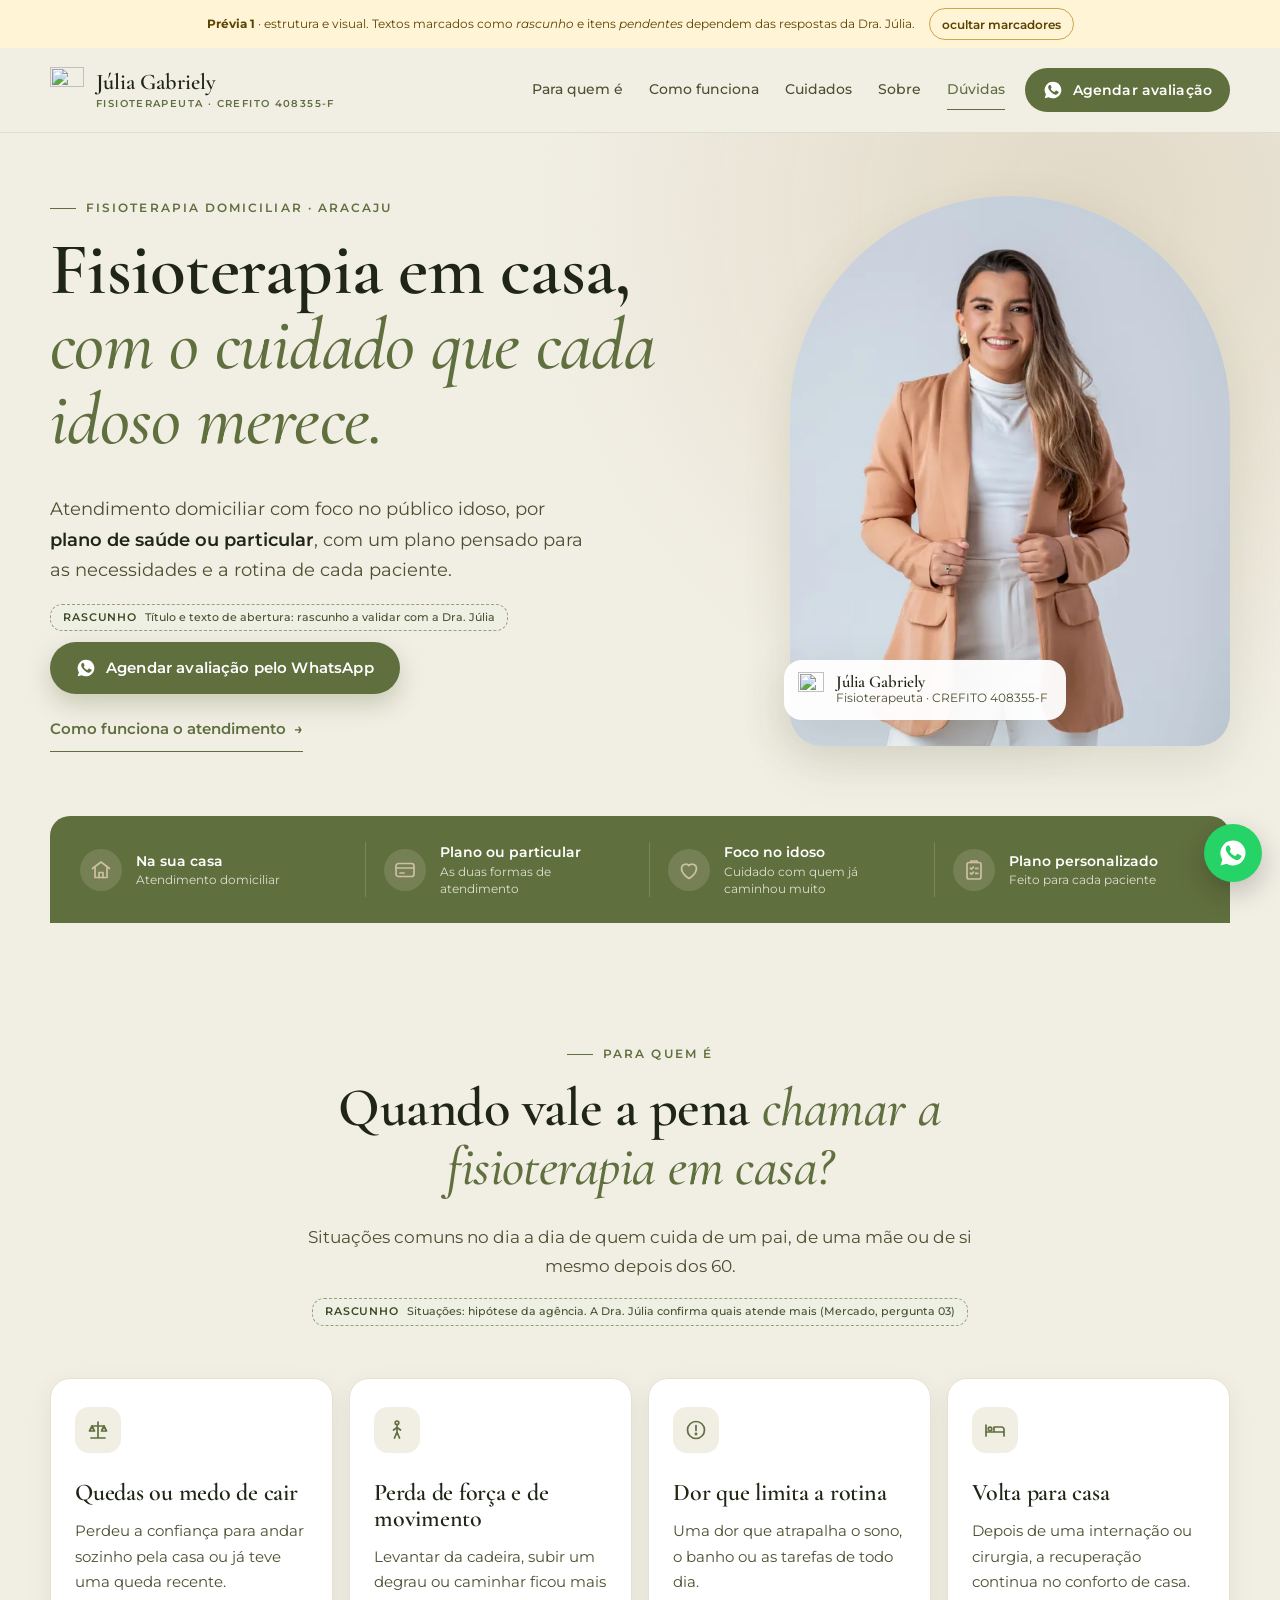
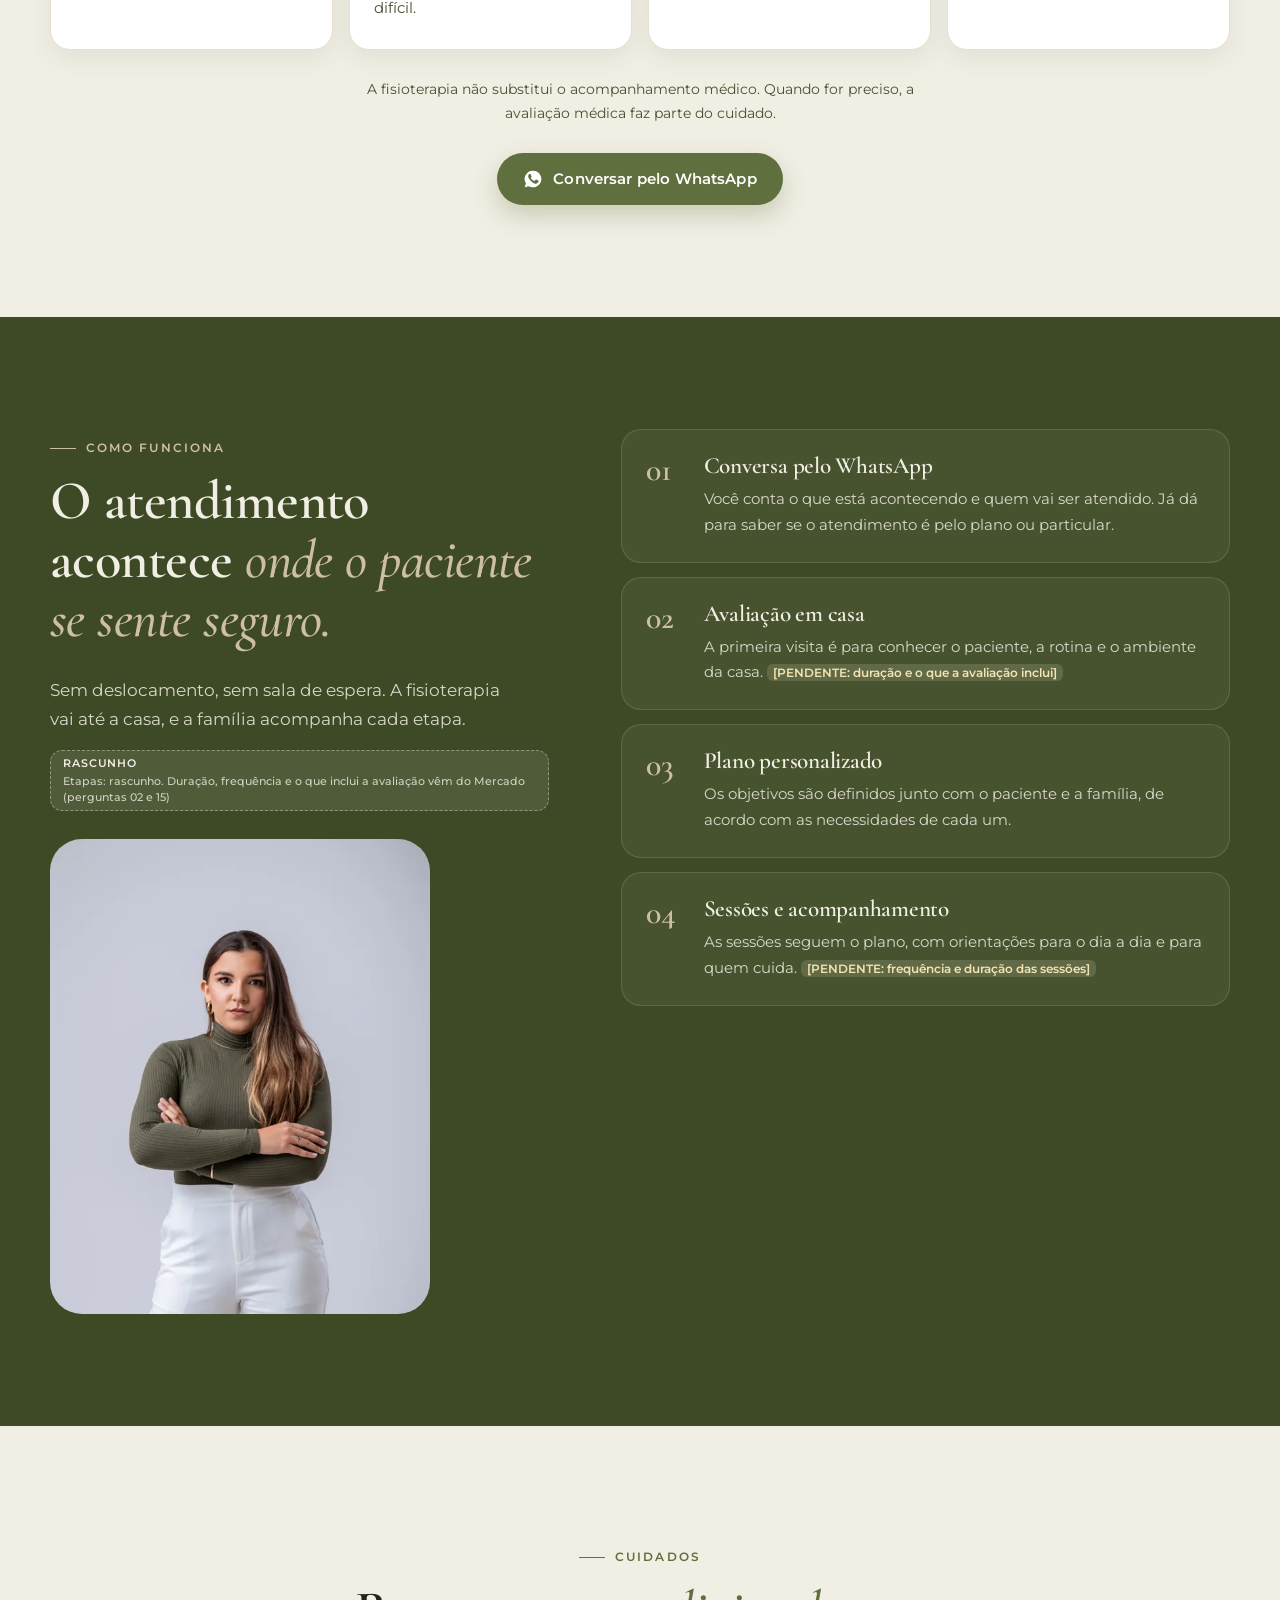
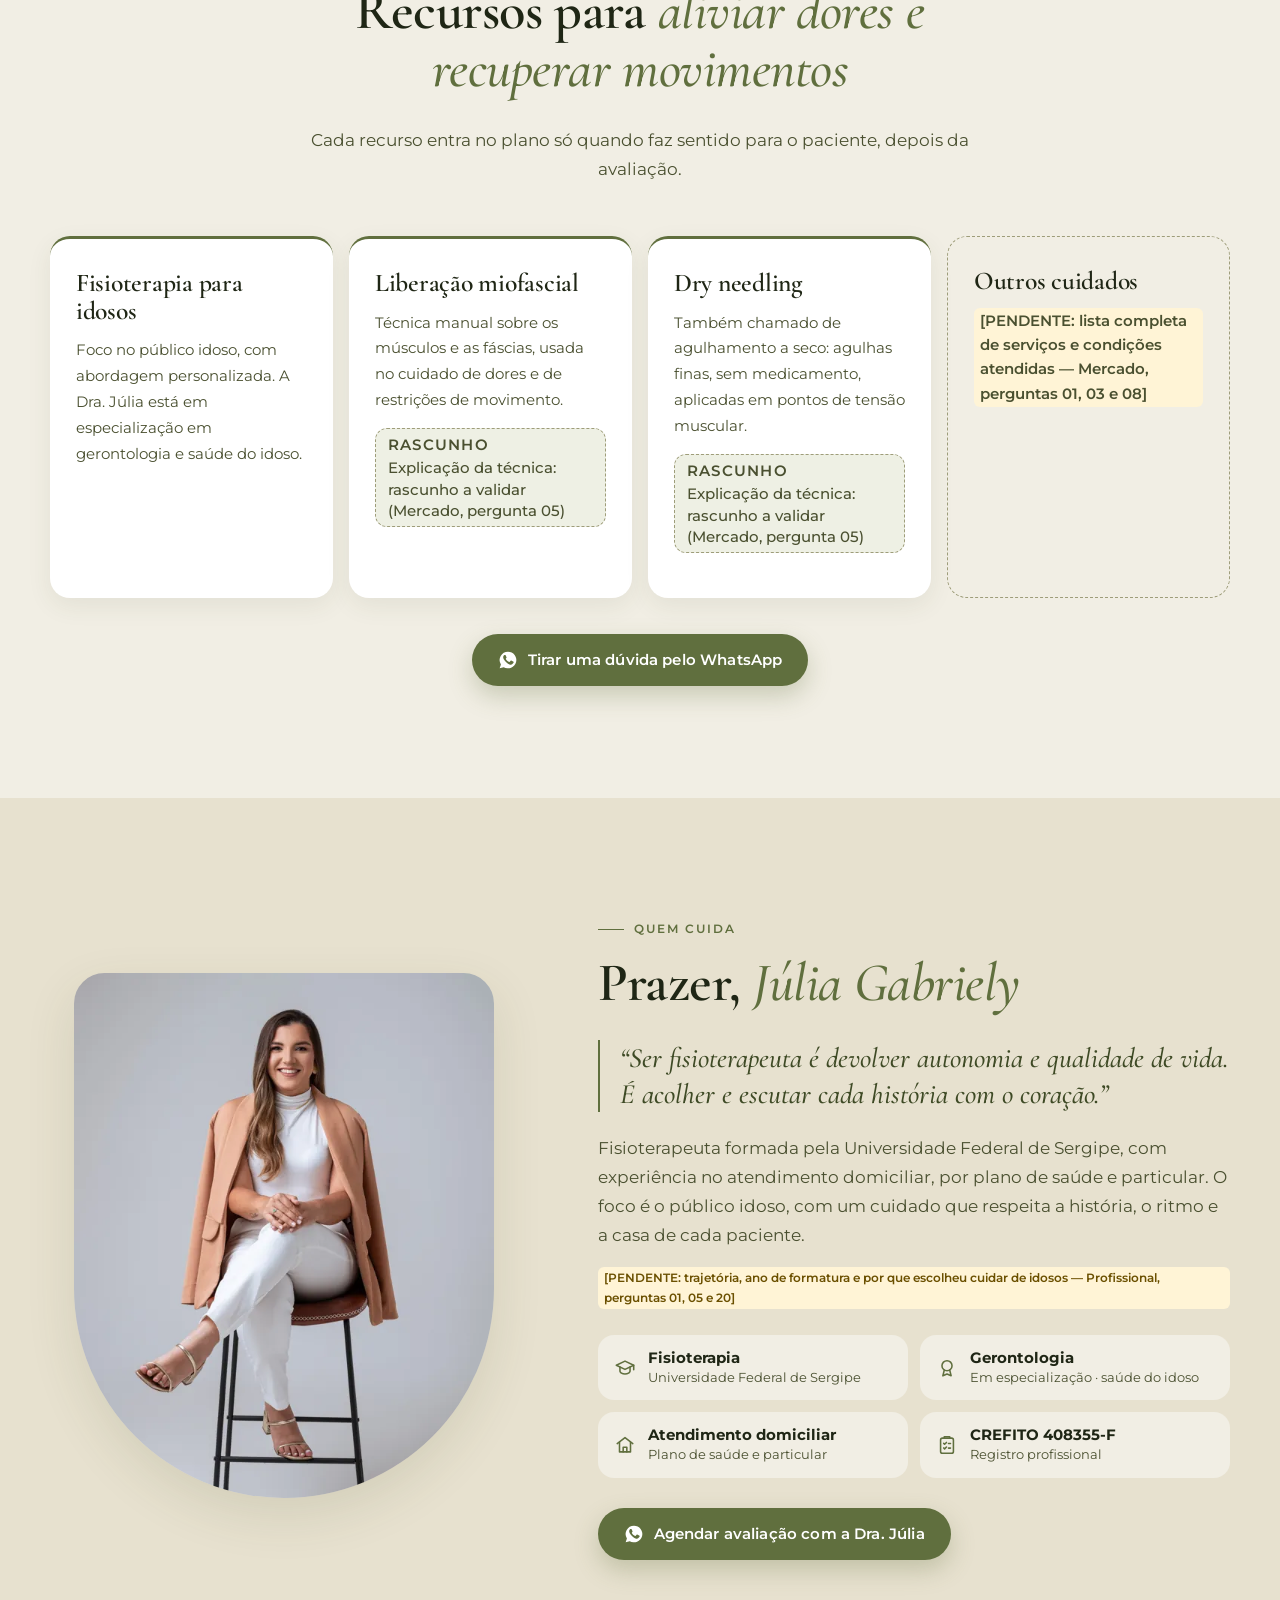
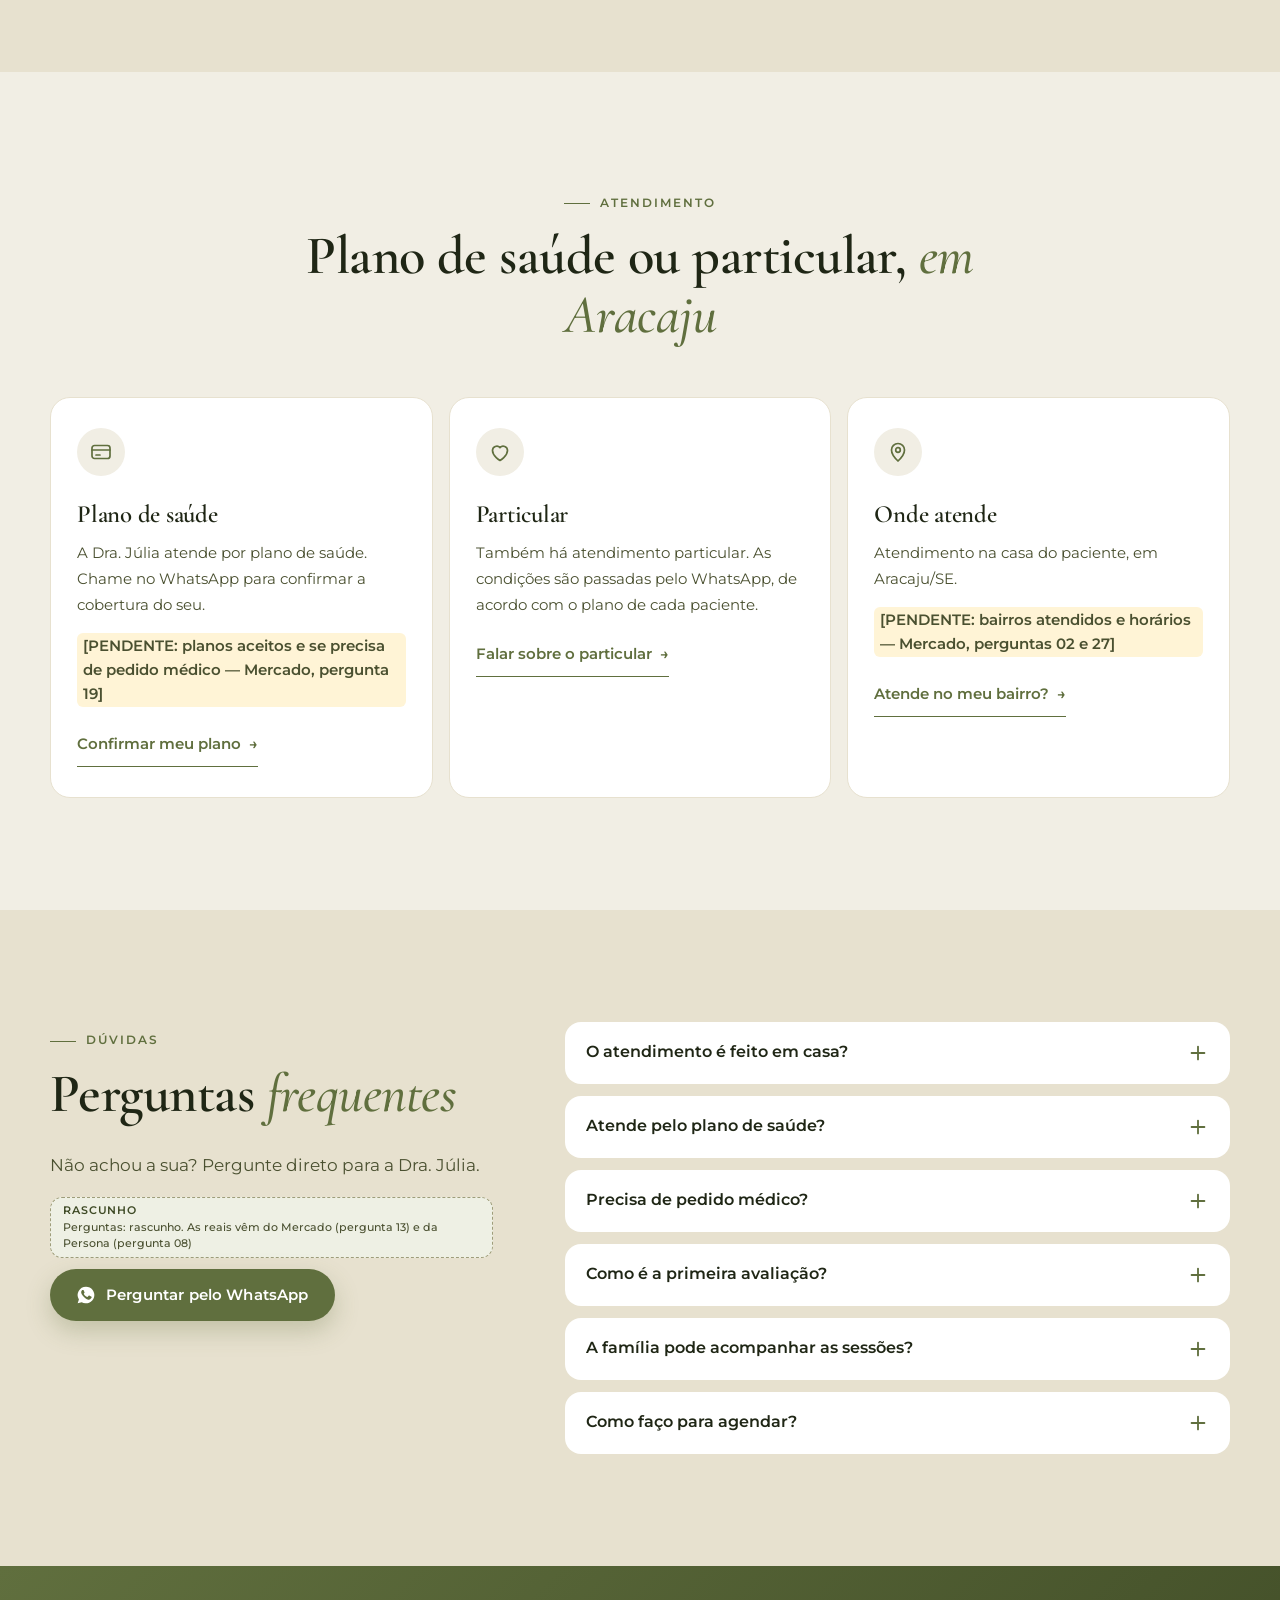
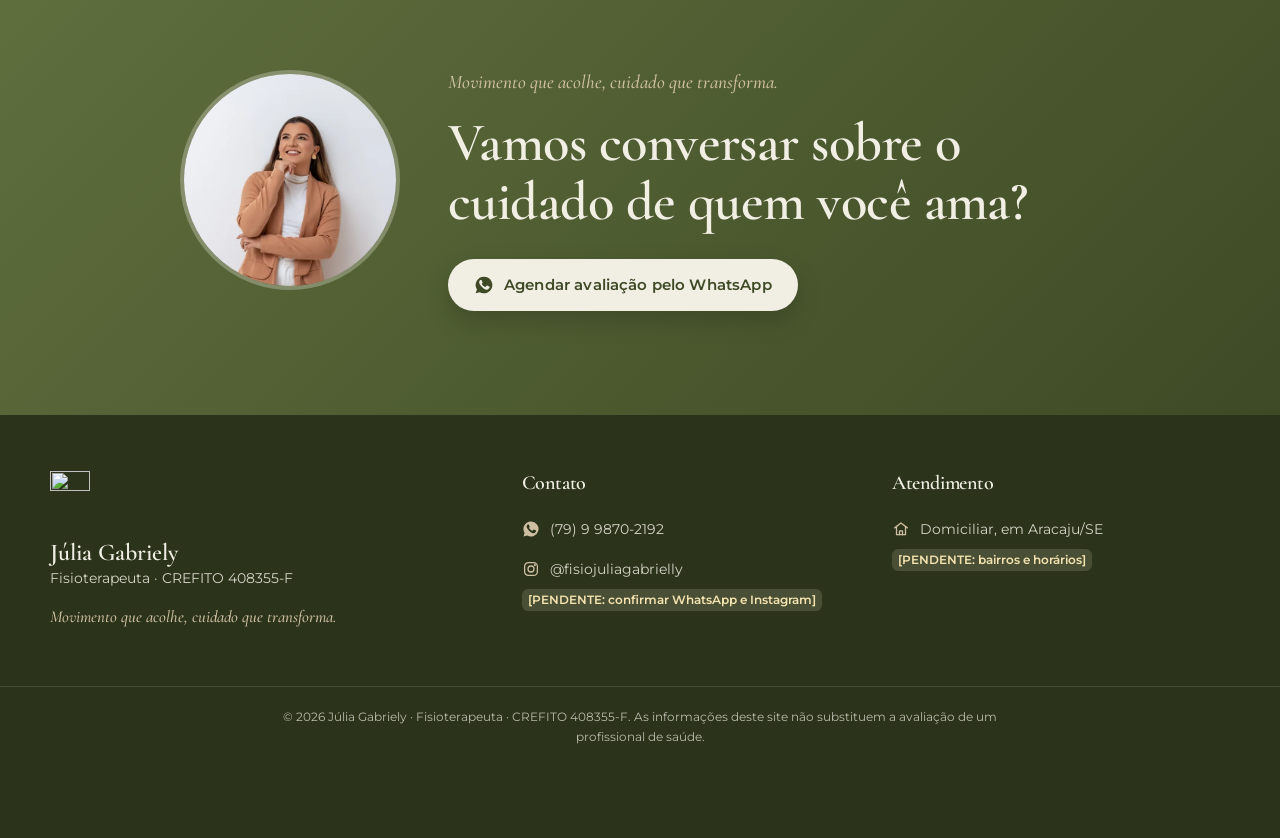
==== commit 9017bf45: "Troca o WhatsApp do site para o da recepção, a confirmar Co-Authored-By: Claude Sonnet 5.5 <noreply@" ====
--- a/index.html
+++ b/index.html
@@ -12,8 +12,8 @@
     <meta name="theme-color" content="#606F3E">
 
     <!-- Contato: o script lê daqui. WhatsApp só com dígitos (DDI + DDD + número).
-         PENDENTE: número tirado da apresentação da marca; confirmar com a Dra. Júlia antes de publicar. -->
-    <meta name="whatsapp-number" content="5579998923963">
+         Número da "Recepção JG" (WhatsApp Business, print de 24/11/2026). O da apresentação da marca era (79) 9 9892-3963. PENDENTE: confirmar com a Dra. Júlia qual vale. -->
+    <meta name="whatsapp-number" content="5579998702192">
     <meta name="instagram-url" content="https://www.instagram.com/fisiojuliagabrielly/">
 
     <!-- Dados para o Google: entram na prévia 2, com os dados confirmados do rodapé (bairros, horários, telefone). -->
@@ -303,7 +303,7 @@
         </div>
         <div>
             <h2 class="rodape-titulo">Contato</h2>
-            <a class="rodape-link" href="#" data-wa data-wa-origin="rodape"><svg aria-hidden="true"><use href="#i-whatsapp"/></svg>(79) 9 9892-3963</a>
+            <a class="rodape-link" href="#" data-wa data-wa-origin="rodape"><svg aria-hidden="true"><use href="#i-whatsapp"/></svg>(79) 9 9870-2192</a>
             <a class="rodape-link" href="https://www.instagram.com/fisiojuliagabrielly/" target="_blank" rel="noopener"><svg aria-hidden="true"><use href="#i-insta"/></svg>@fisiojuliagabrielly</a>
             <p class="pendente pendente-escuro">[PENDENTE: confirmar WhatsApp e Instagram]</p>
         </div>
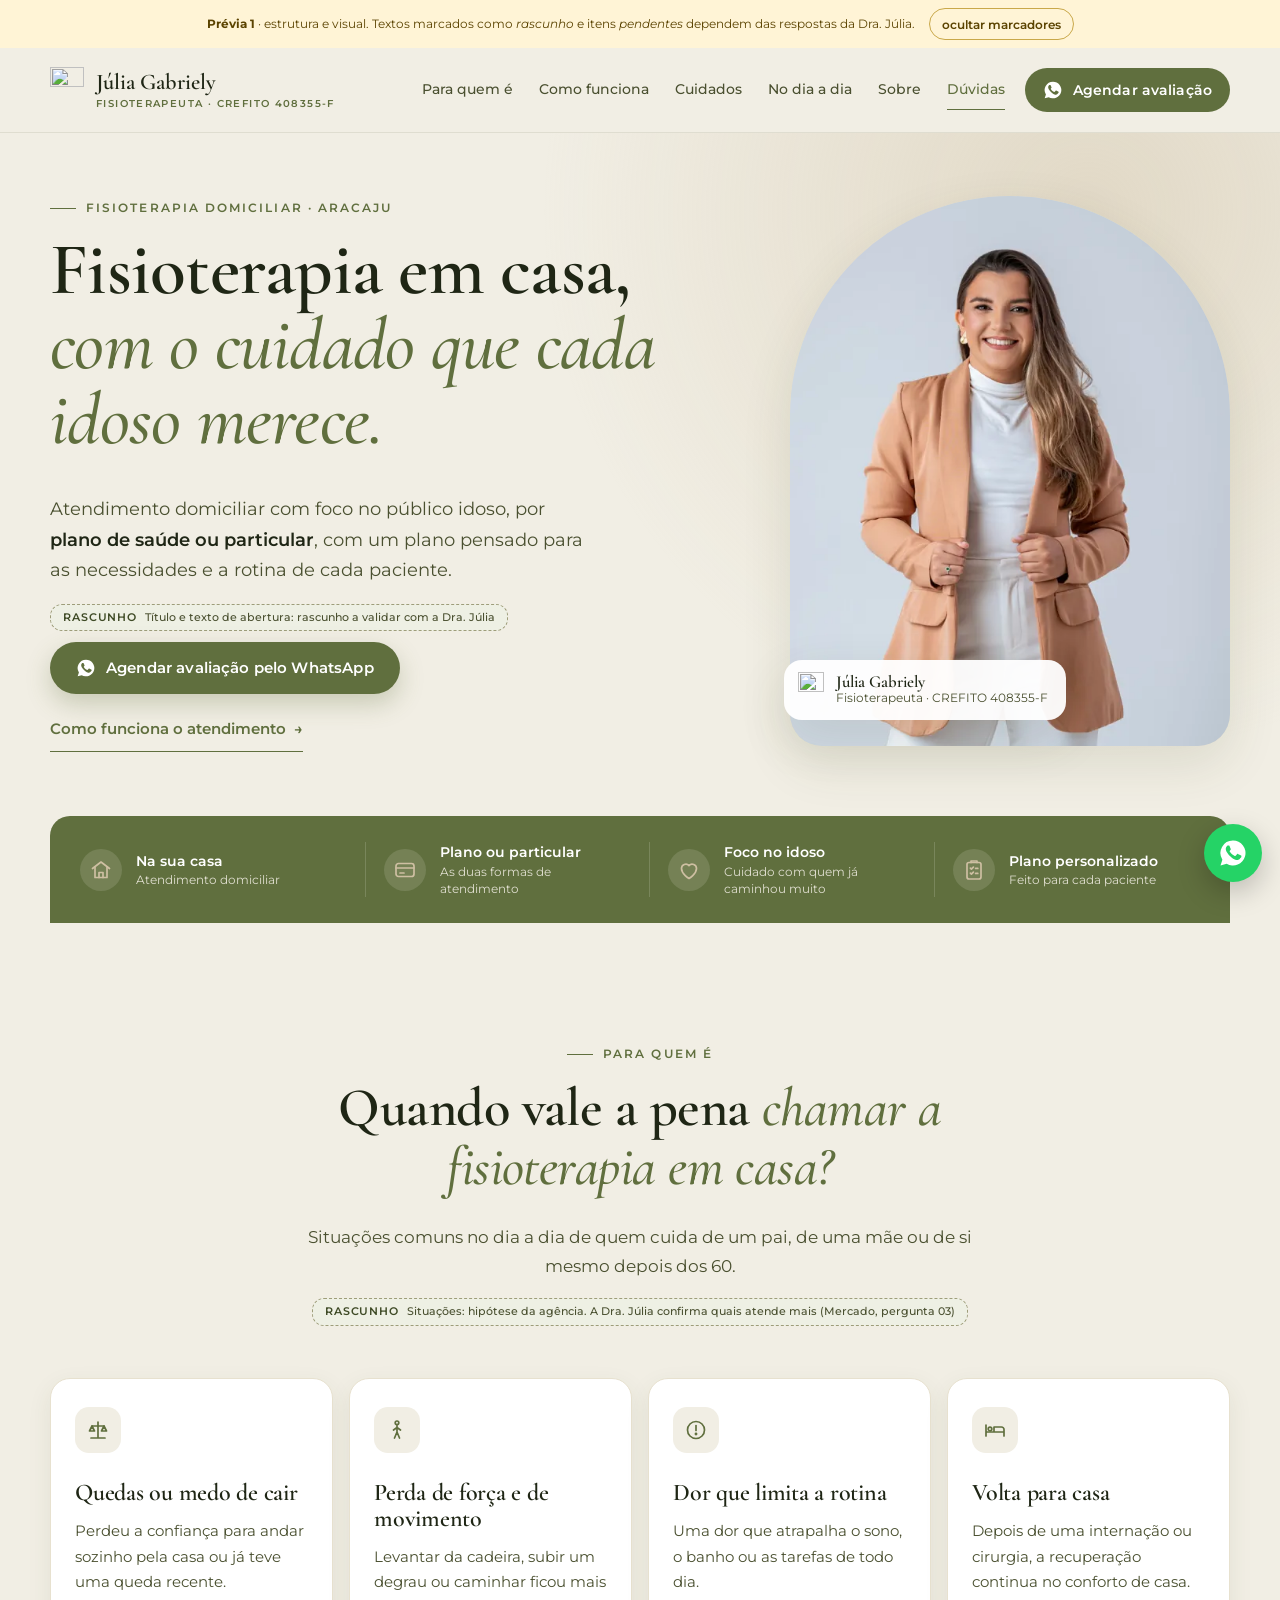
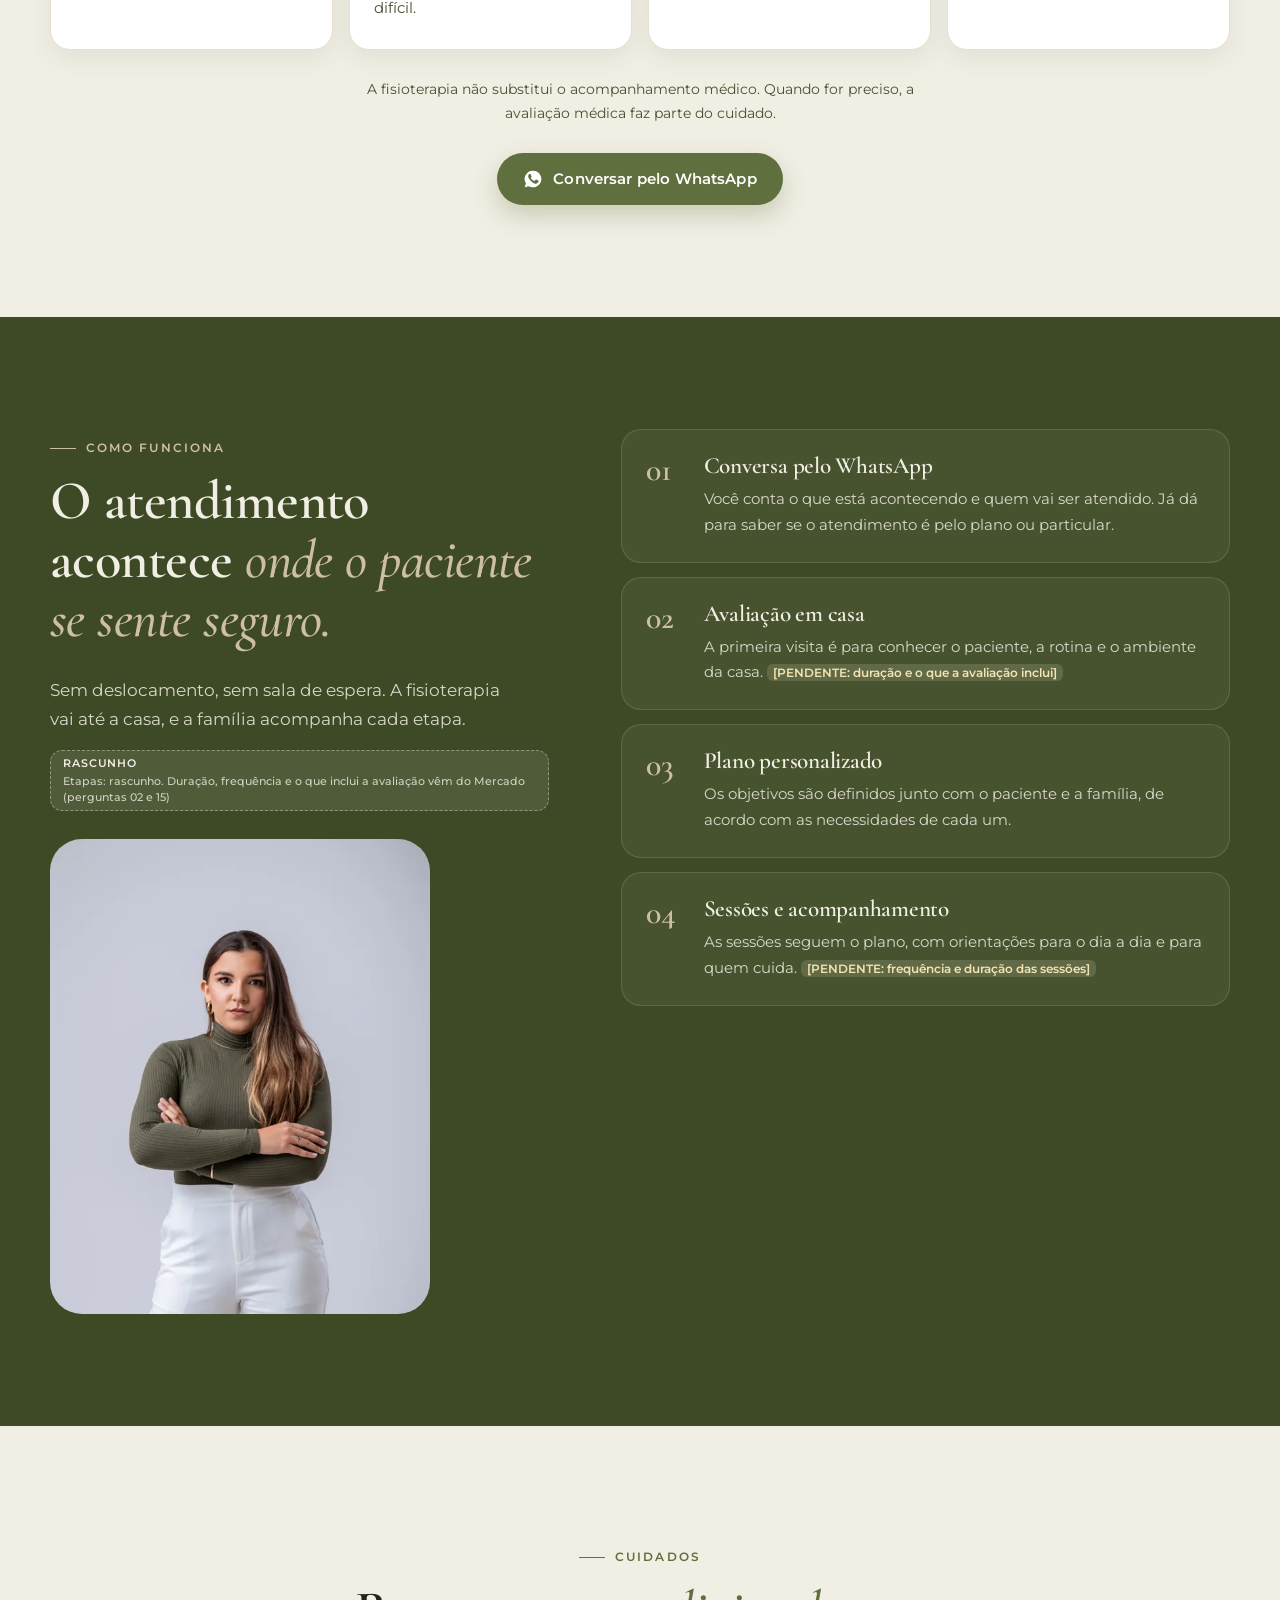
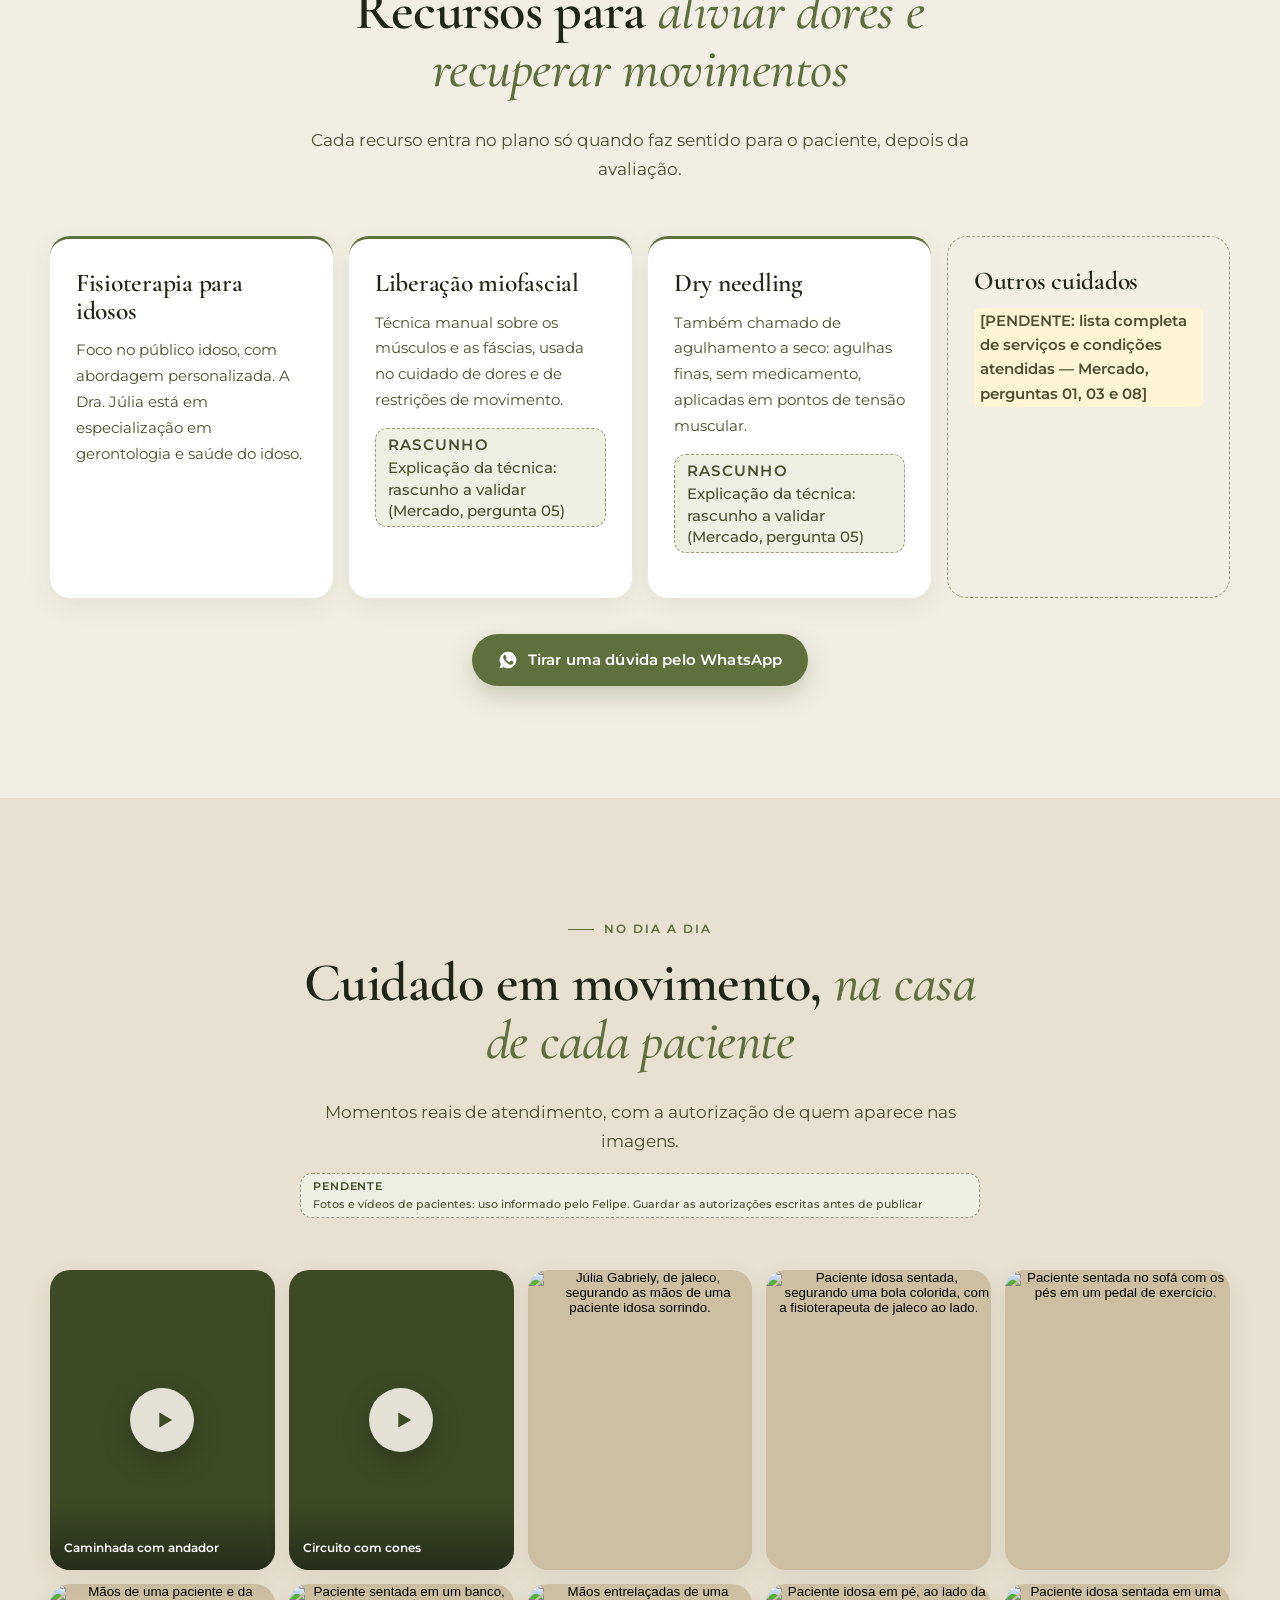
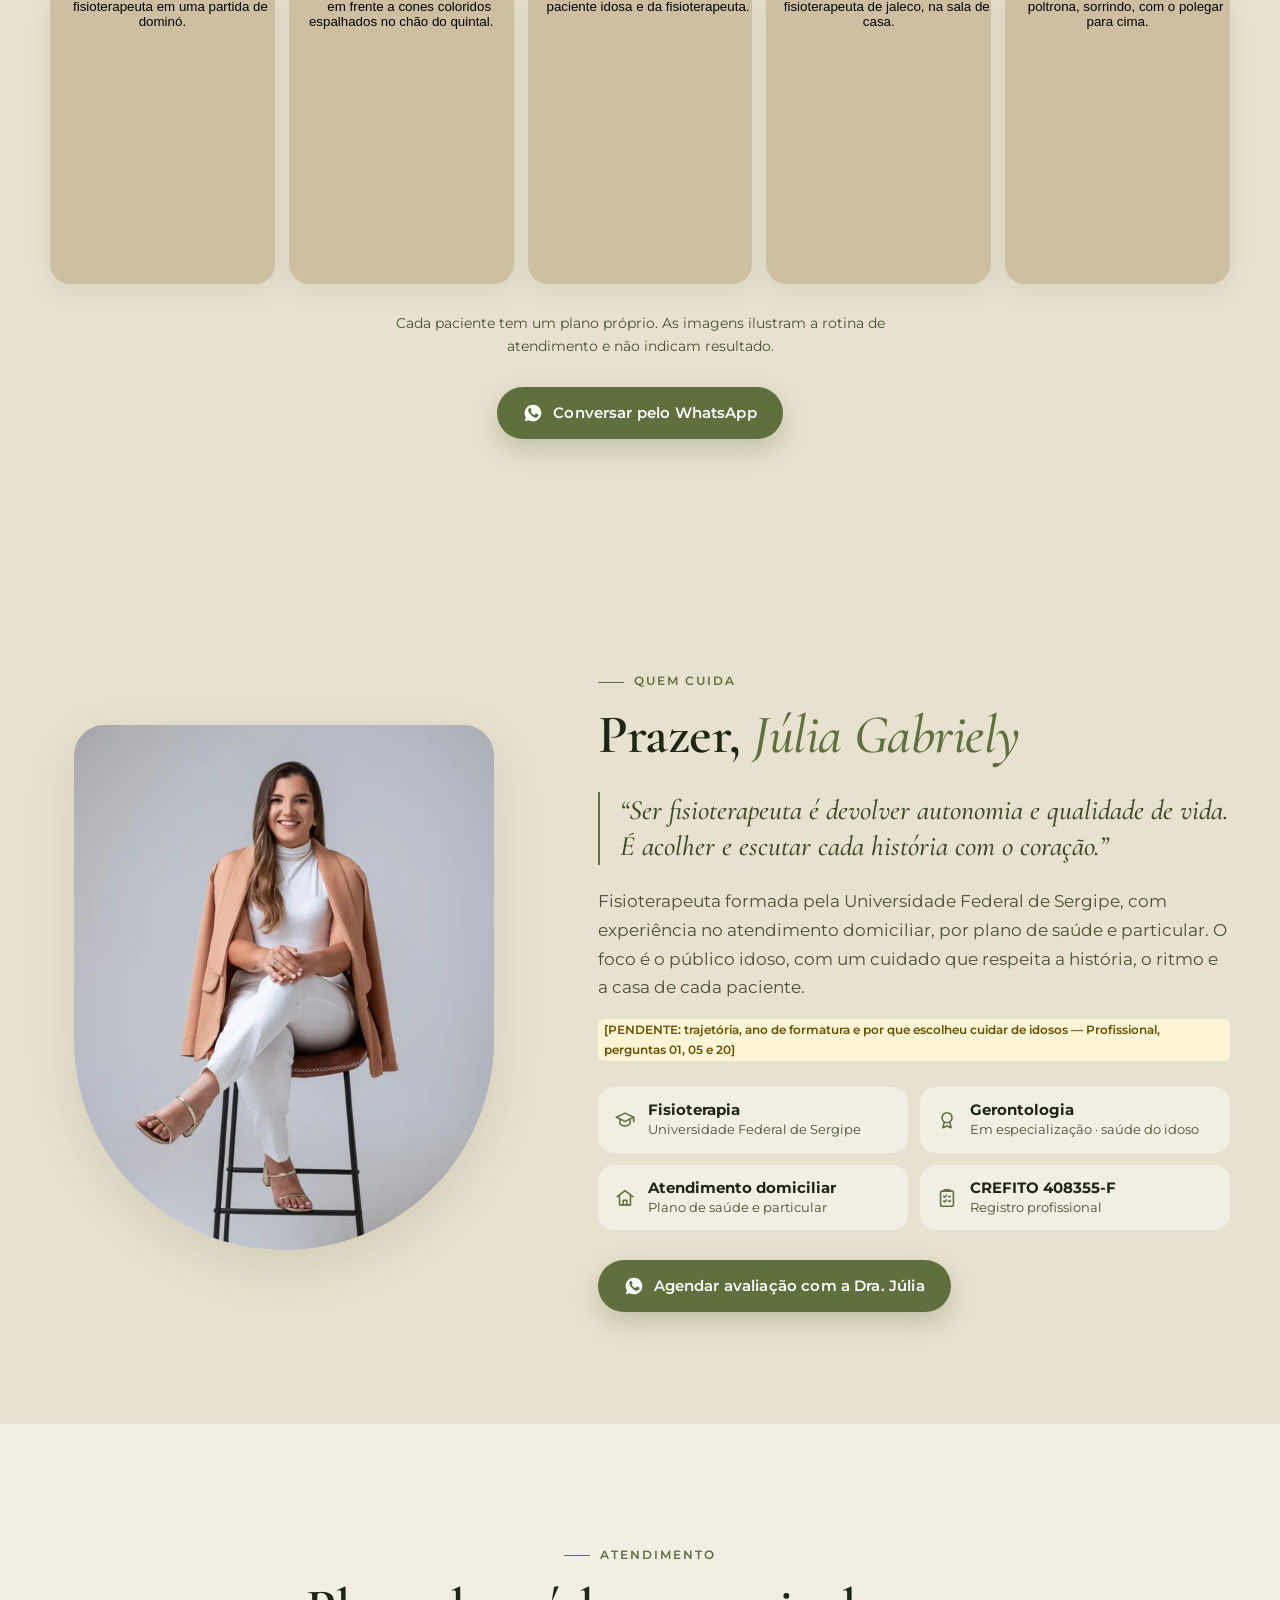
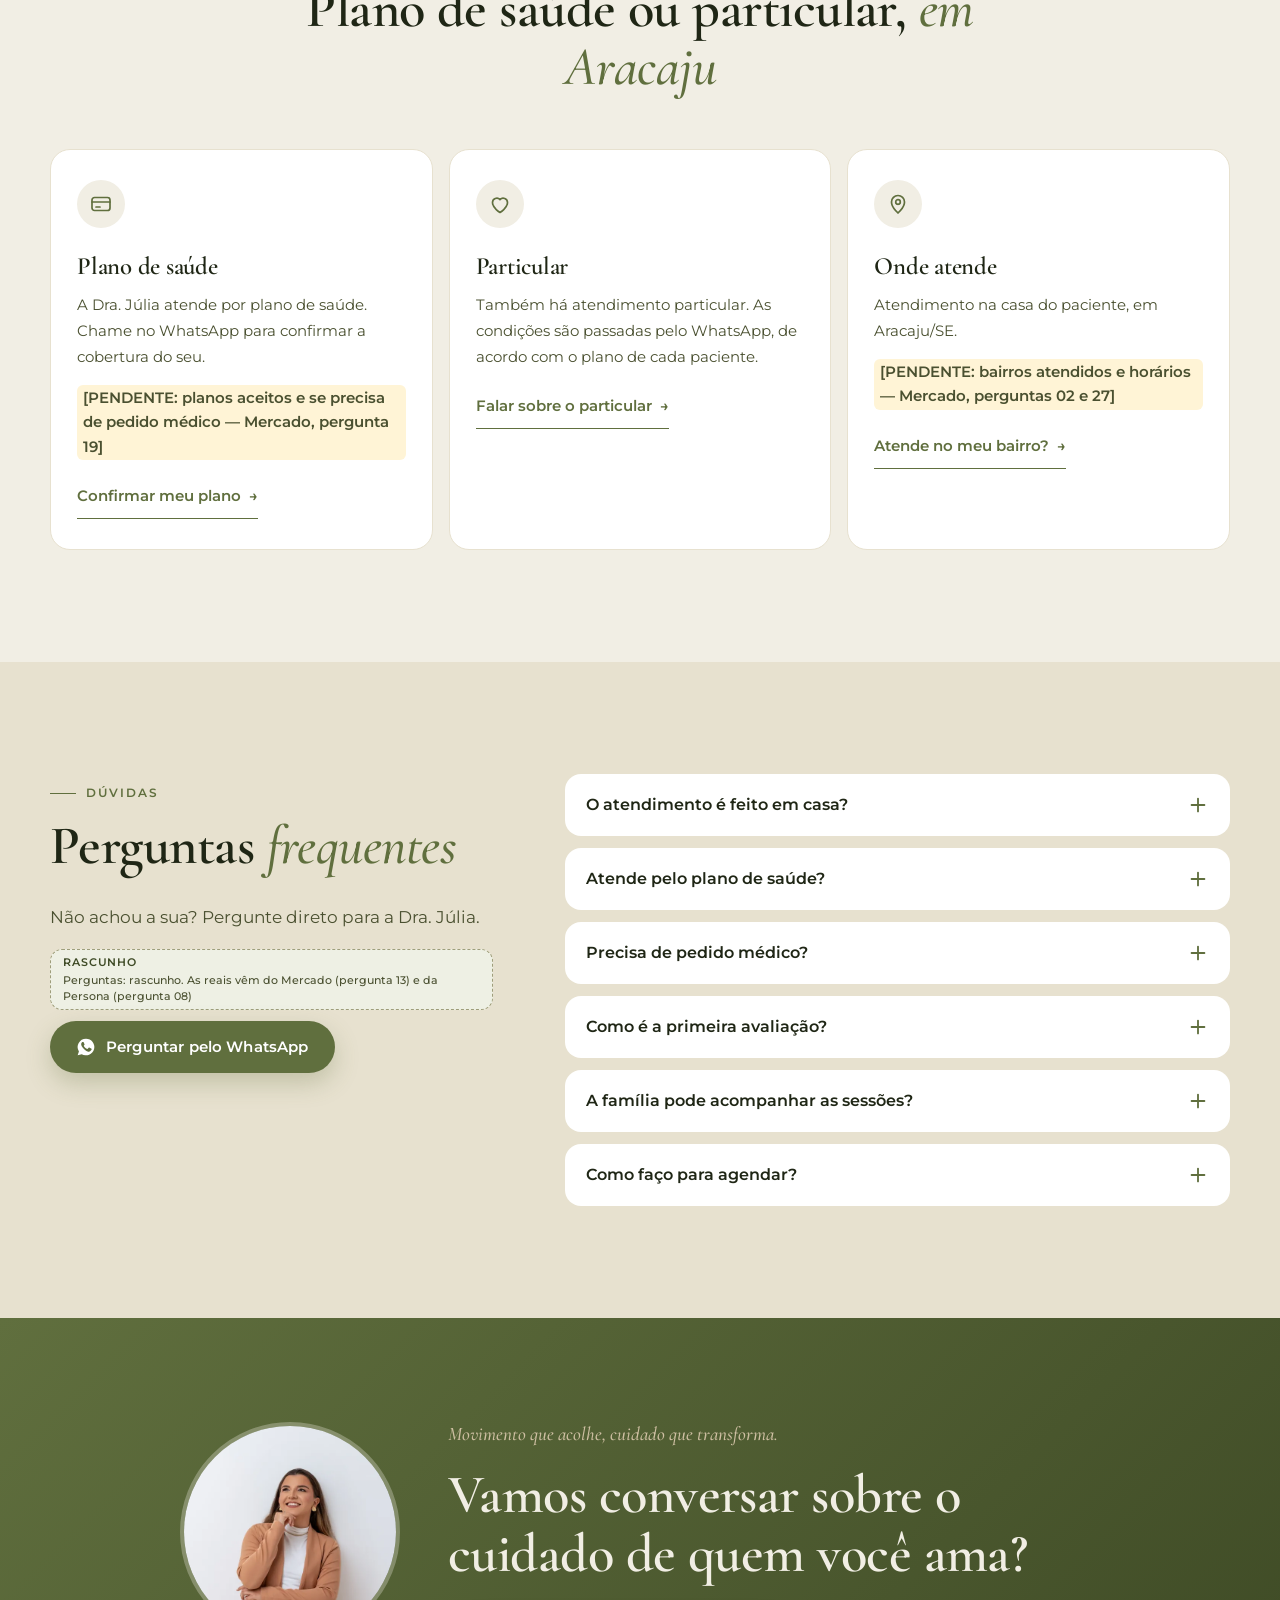
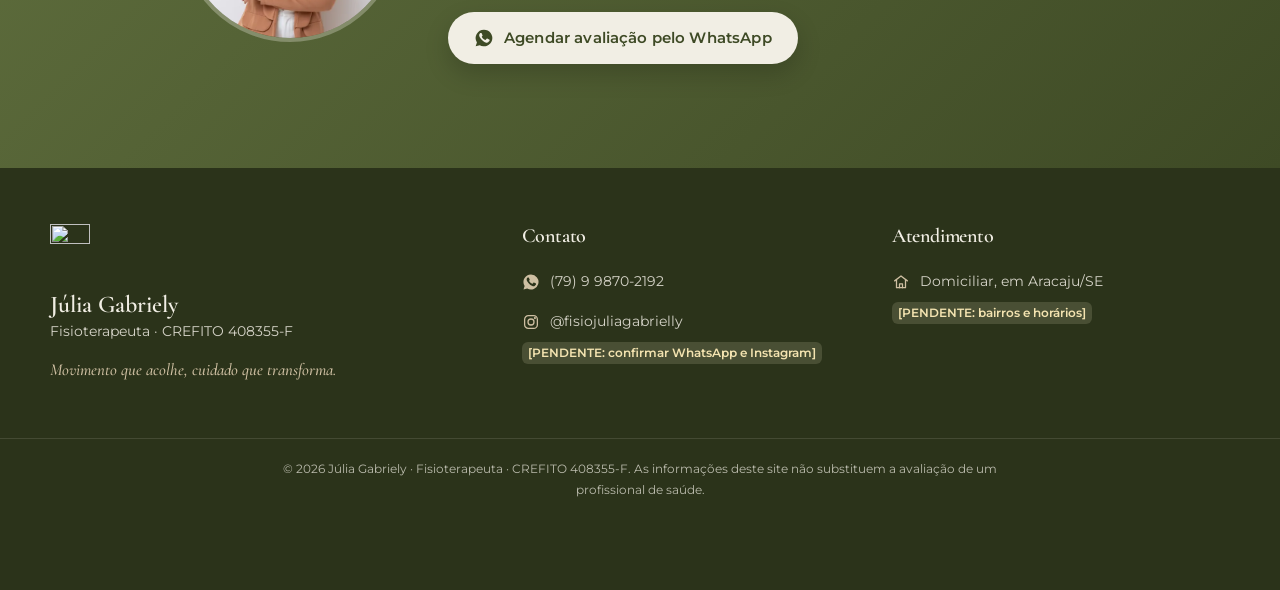
==== commit bf5c4145: "Adiciona a seção No dia a dia, com vídeos e fotos de atendimento só na prévia privada Co-Authored-By" ====
--- a/index.html
+++ b/index.html
@@ -44,6 +44,7 @@
     <symbol id="i-insta" viewBox="0 0 24 24"><g fill="none" stroke="currentColor" stroke-width="1.7"><rect x="3.5" y="3.5" width="17" height="17" rx="5"/><circle cx="12" cy="12" r="4"/><circle cx="17.2" cy="6.8" r=".6" fill="currentColor"/></g></symbol>
     <symbol id="i-capelo" viewBox="0 0 24 24"><g fill="none" stroke="currentColor" stroke-width="1.7" stroke-linecap="round" stroke-linejoin="round"><path d="M2.5 9 12 4.5 21.5 9 12 13.5 2.5 9Z"/><path d="M6.5 11v4.5c0 1.4 2.5 3 5.5 3s5.5-1.6 5.5-3V11M21.5 9v5"/></g></symbol>
     <symbol id="i-selo" viewBox="0 0 24 24"><g fill="none" stroke="currentColor" stroke-width="1.7" stroke-linecap="round" stroke-linejoin="round"><circle cx="12" cy="9.5" r="5.5"/><path d="m9 14.5-1.5 6 4.5-2 4.5 2-1.5-6"/></g></symbol>
+    <symbol id="i-play" viewBox="0 0 24 24"><path fill="currentColor" d="M8 5.5v13l11-6.5-11-6.5Z"/></symbol>
     <symbol id="i-mais" viewBox="0 0 24 24"><path fill="none" stroke="currentColor" stroke-width="2" stroke-linecap="round" d="M12 5v14M5 12h14"/></symbol>
 </svg>
 
@@ -65,6 +66,7 @@
             <a href="#para-quem">Para quem é</a>
             <a href="#como-funciona">Como funciona</a>
             <a href="#cuidados">Cuidados</a>
+            <a href="#atendimentos">No dia a dia</a>
             <a href="#sobre">Sobre</a>
             <a href="#duvidas">Dúvidas</a>
         </nav>
@@ -76,6 +78,7 @@
             <a href="#para-quem">Para quem é</a>
             <a href="#como-funciona">Como funciona</a>
             <a href="#cuidados">Cuidados</a>
+            <a href="#atendimentos">No dia a dia</a>
             <a href="#sobre">Sobre</a>
             <a href="#duvidas">Dúvidas</a>
         </nav>
@@ -184,6 +187,49 @@
                 </article>
             </div>
             <div class="centro"><a class="botao" href="#" data-wa data-wa-origin="cuidados"><svg aria-hidden="true"><use href="#i-whatsapp"/></svg>Tirar uma dúvida pelo WhatsApp</a></div>
+        </div>
+    </section>
+
+    <!-- ============ NO DIA A DIA (fotos e vídeos de atendimento) ============
+         Imagens de pacientes: uso liberado pelo Felipe em 24/11/2026 ("todas as imagens e vídeos já têm autorização").
+         Ficam FORA do repositório público (assets/atendimento/ está no .gitignore) e entram só na prévia privada.
+         PENDENTE: guardar as autorizações escritas no Drive e conferir a norma do COFFITO antes de publicar. -->
+    <section class="secao secao-bege" id="atendimentos" aria-labelledby="atend-titulo">
+        <div class="conteiner">
+            <header class="cabeca centro">
+                <p class="sobretitulo">No dia a dia</p>
+                <h2 id="atend-titulo">Cuidado em movimento, <em>na casa de cada paciente</em></h2>
+                <p>Momentos reais de atendimento, com a autorização de quem aparece nas imagens.</p>
+                <p class="marcador rascunho" data-nota="Fotos e vídeos de pacientes: uso informado pelo Felipe. Guardar as autorizações escritas antes de publicar">pendente</p>
+            </header>
+            <div class="midia-grade">
+                <figure class="video-cartao revelar">
+                    <video muted loop playsinline preload="metadata" poster="assets/atendimento/caminhada-poster.webp" aria-label="Vídeo: paciente caminhando com andador, do lado de fora de casa, acompanhada pela fisioterapeuta.">
+                        <source src="assets/atendimento/caminhada.mp4" type="video/mp4">
+                    </video>
+                    <button type="button" class="video-botao" aria-label="Reproduzir vídeo: caminhada com andador"><svg aria-hidden="true"><use href="#i-play"/></svg></button>
+                    <figcaption>Caminhada com andador</figcaption>
+                </figure>
+                <figure class="video-cartao revelar">
+                    <video muted loop playsinline preload="metadata" poster="assets/atendimento/circuito-poster.webp" aria-label="Vídeo: paciente em um circuito de equilíbrio com cones, na varanda de casa.">
+                        <source src="assets/atendimento/circuito.mp4" type="video/mp4">
+                    </video>
+                    <button type="button" class="video-botao" aria-label="Reproduzir vídeo: circuito com cones"><svg aria-hidden="true"><use href="#i-play"/></svg></button>
+                    <figcaption>Circuito com cones</figcaption>
+                </figure>
+                <ul class="fotos-grade" aria-label="Fotos dos atendimentos">
+                    <li><button type="button" class="foto-item revelar" data-legenda="Atendimento em casa"><img src="assets/atendimento/visita-1.webp" width="900" height="1200" alt="Júlia Gabriely, de jaleco, segurando as mãos de uma paciente idosa sorrindo." loading="lazy"></button></li>
+                    <li><button type="button" class="foto-item revelar" data-legenda="Exercício com bola"><img src="assets/atendimento/bola.webp" width="900" height="1200" alt="Paciente idosa sentada, segurando uma bola colorida, com a fisioterapeuta de jaleco ao lado." loading="lazy"></button></li>
+                    <li><button type="button" class="foto-item revelar" data-legenda="Exercício com pedal"><img src="assets/atendimento/pedal.webp" width="900" height="1200" alt="Paciente sentada no sofá com os pés em um pedal de exercício." loading="lazy"></button></li>
+                    <li><button type="button" class="foto-item revelar" data-legenda="Atividade com jogo de dominó"><img src="assets/atendimento/domino.webp" width="900" height="1200" alt="Mãos de uma paciente e da fisioterapeuta em uma partida de dominó." loading="lazy"></button></li>
+                    <li><button type="button" class="foto-item revelar" data-legenda="Circuito de cones ao ar livre"><img src="assets/atendimento/cones.webp" width="900" height="1200" alt="Paciente sentada em um banco, em frente a cones coloridos espalhados no chão do quintal." loading="lazy"></button></li>
+                    <li><button type="button" class="foto-item revelar" data-legenda="Acolhimento durante a sessão"><img src="assets/atendimento/maos.webp" width="900" height="1200" alt="Mãos entrelaçadas de uma paciente idosa e da fisioterapeuta." loading="lazy"></button></li>
+                    <li><button type="button" class="foto-item revelar" data-legenda="Visita de acompanhamento"><img src="assets/atendimento/visita-2.webp" width="900" height="1200" alt="Paciente idosa em pé, ao lado da fisioterapeuta de jaleco, na sala de casa." loading="lazy"></button></li>
+                    <li><button type="button" class="foto-item revelar" data-legenda="Momento da visita"><img src="assets/atendimento/sorriso.webp" width="900" height="1200" alt="Paciente idosa sentada em uma poltrona, sorrindo, com o polegar para cima." loading="lazy"></button></li>
+                </ul>
+            </div>
+            <p class="nota-centro">Cada paciente tem um plano próprio. As imagens ilustram a rotina de atendimento e não indicam resultado.</p>
+            <div class="centro"><a class="botao" href="#" data-wa data-wa-origin="atendimentos"><svg aria-hidden="true"><use href="#i-whatsapp"/></svg>Conversar pelo WhatsApp</a></div>
         </div>
     </section>
 
--- a/styles.css
+++ b/styles.css
@@ -193,6 +193,33 @@
 .cuidado p { color: var(--texto-2); font-size: .95rem; }
 .cuidado-pendente { background: transparent; border: 1px dashed var(--oliva-claro); box-shadow: none; }
 
+
+/* ---------- No dia a dia: vídeos e fotos de atendimento ---------- */
+.midia-grade { display: grid; gap: 14px; grid-template-columns: 1fr 1fr; margin-bottom: 28px; }
+.video-cartao { position: relative; margin: 0; border-radius: var(--raio); overflow: hidden; background: var(--verde-profundo); box-shadow: var(--sombra-leve); aspect-ratio: 9 / 16; }
+.video-cartao video { width: 100%; height: 100%; object-fit: cover; display: block; }
+.video-cartao figcaption { position: absolute; left: 0; right: 0; bottom: 0; padding: 36px 14px 12px; font-size: .78rem; font-weight: 600; color: var(--branco); background: linear-gradient(transparent, rgba(31, 38, 21, .78)); pointer-events: none; }
+.video-botao { position: absolute; inset: 0; margin: auto; width: 64px; height: 64px; display: grid; place-items: center; border: 0; border-radius: 50%; background: rgba(241, 238, 228, .92); color: var(--verde-profundo); cursor: pointer; box-shadow: 0 10px 28px rgba(0, 0, 0, .25); transition: transform .3s var(--ease), opacity .3s; }
+.video-botao svg { width: 28px; height: 28px; margin-left: 3px; }
+.video-cartao.tocando .video-botao { opacity: 0; pointer-events: none; }
+.video-cartao.tocando { cursor: pointer; }
+@media (hover: hover) { .video-botao:hover { transform: scale(1.08); } }
+.fotos-grade { list-style: none; margin: 0; padding: 0; grid-column: 1 / -1; display: grid; gap: 14px; grid-template-columns: repeat(2, 1fr); }
+.foto-item { display: block; width: 100%; padding: 0; border: 0; border-radius: var(--raio); overflow: hidden; background: var(--bege); cursor: zoom-in; box-shadow: var(--sombra-leve); aspect-ratio: 3 / 4; }
+.foto-item img { width: 100%; height: 100%; object-fit: cover; transition: transform .6s var(--ease); }
+@media (hover: hover) { .foto-item:hover img { transform: scale(1.05); } }
+
+dialog.foto-ampliada { width: min(94vw, 760px); max-height: 94vh; padding: 0; border: 0; border-radius: var(--raio); background: #171A0C; color: var(--creme); overflow: hidden; }
+dialog.foto-ampliada::backdrop { background: rgba(23, 26, 12, .82); backdrop-filter: blur(6px); }
+dialog.foto-ampliada figure { margin: 0; display: grid; justify-items: center; }
+dialog.foto-ampliada img { width: auto; max-width: 100%; max-height: 80vh; object-fit: contain; }
+dialog.foto-ampliada figcaption { padding: 12px 16px 16px; font-size: .85rem; text-align: center; }
+.foto-fechar, .foto-seta { position: absolute; z-index: 2; width: 48px; height: 48px; display: grid; place-items: center; border: 0; border-radius: 50%; background: rgba(241, 238, 228, .92); color: var(--verde-profundo); font-size: 1.8rem; line-height: 1; cursor: pointer; }
+.foto-fechar { top: 10px; right: 10px; }
+.foto-seta { top: 50%; transform: translateY(-50%); }
+.foto-ant { left: 10px; } .foto-prox { right: 10px; }
+html.foto-aberta { overflow: hidden; }
+
 /* ---------- Sobre ---------- */
 .sobre-grade { display: grid; gap: 40px; align-items: center; }
 .sobre-foto { margin: 0; justify-self: center; width: min(100%, 420px); }
@@ -259,6 +286,10 @@
    Telas maiores
    ========================================================================== */
 @media (min-width: 600px) {
+    /* a partir daqui os 2 vídeos e as 8 fotos formam uma grade única de 5 colunas × 2 linhas */
+    .midia-grade { grid-template-columns: repeat(5, 1fr); }
+    .fotos-grade { display: contents; }
+    .video-cartao { aspect-ratio: 3 / 4; }
     .sinais, .info-cartoes, .cuidados { grid-template-columns: repeat(2, 1fr); }
     .faixa-beneficios { grid-template-columns: repeat(2, 1fr); padding: 26px 30px; }
     .credenciais { grid-template-columns: repeat(2, 1fr); }
@@ -271,6 +302,7 @@
 }
 @media (min-width: 1024px) {
     :root { --header-h: 84px; }
+
     .so-desktop { display: inline-flex !important; }
     .menu { display: flex; }
     .menu-botao, .menu-movel { display: none !important; }
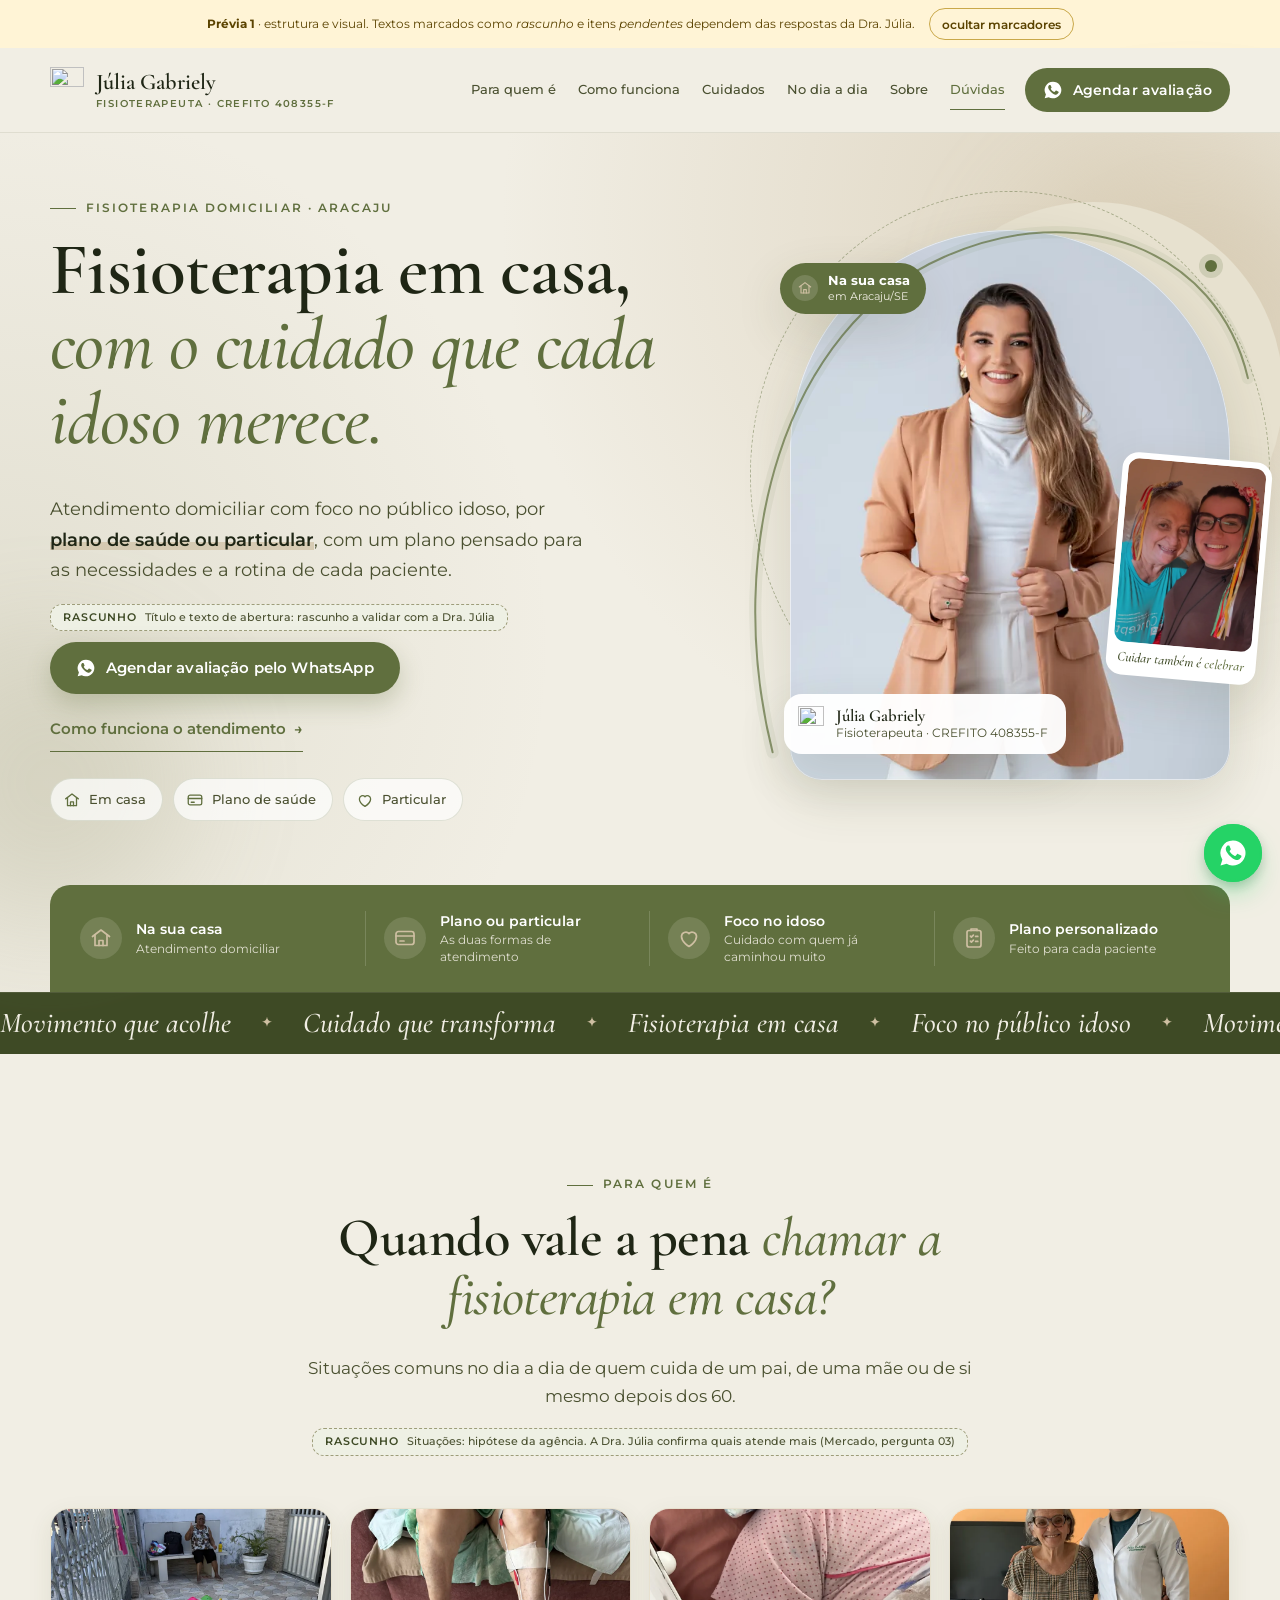
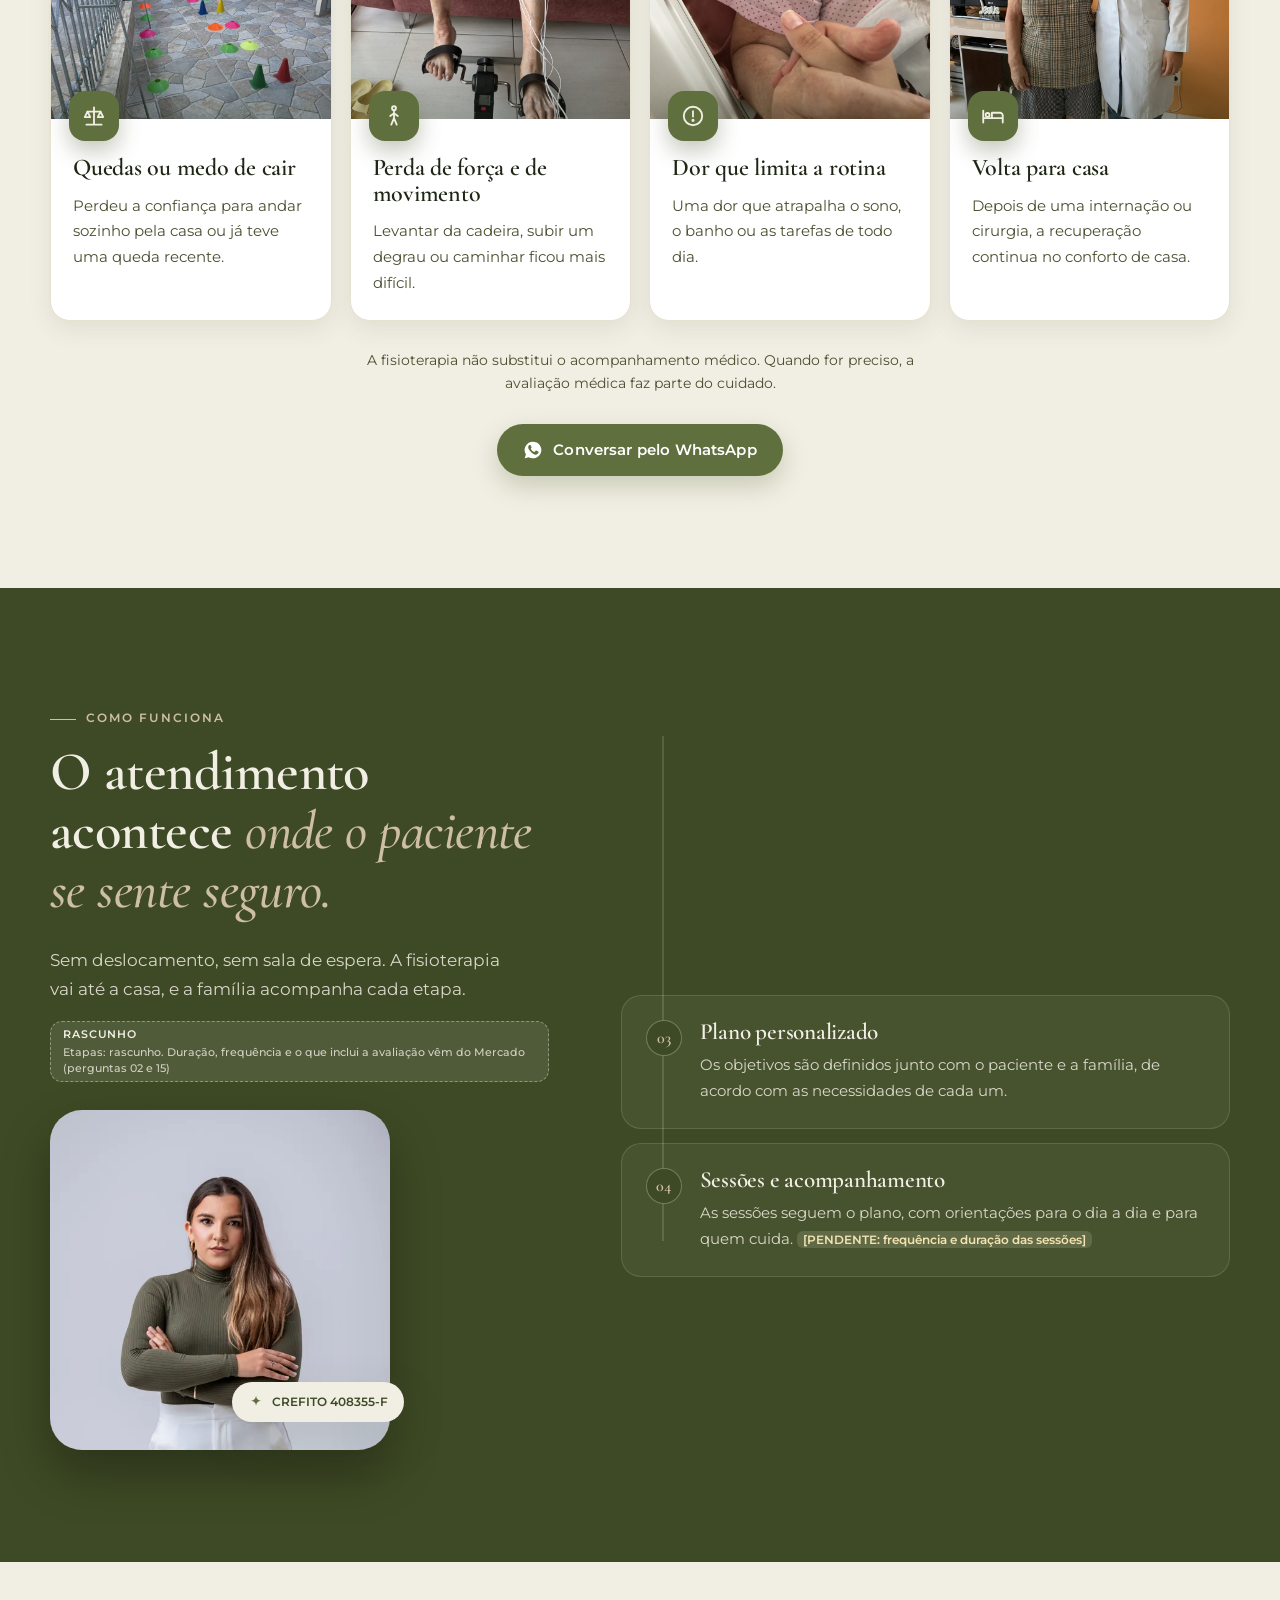
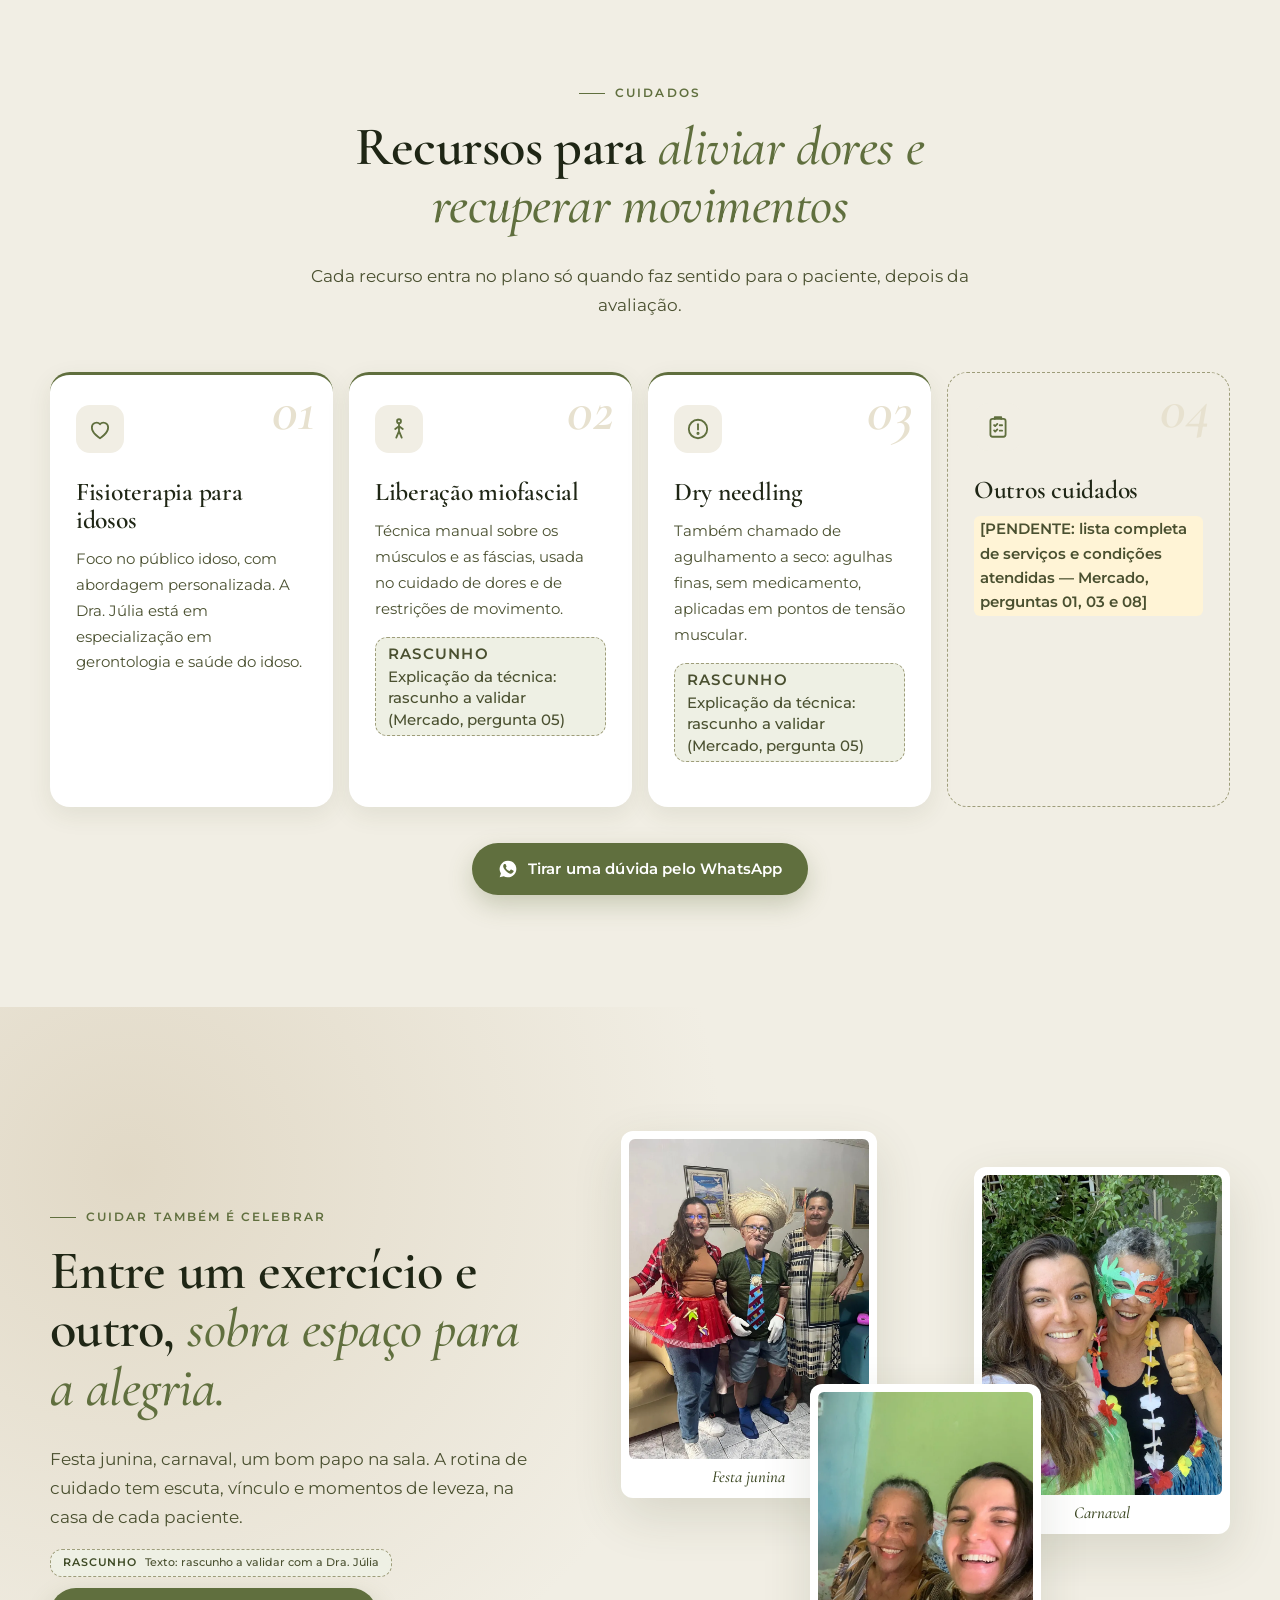
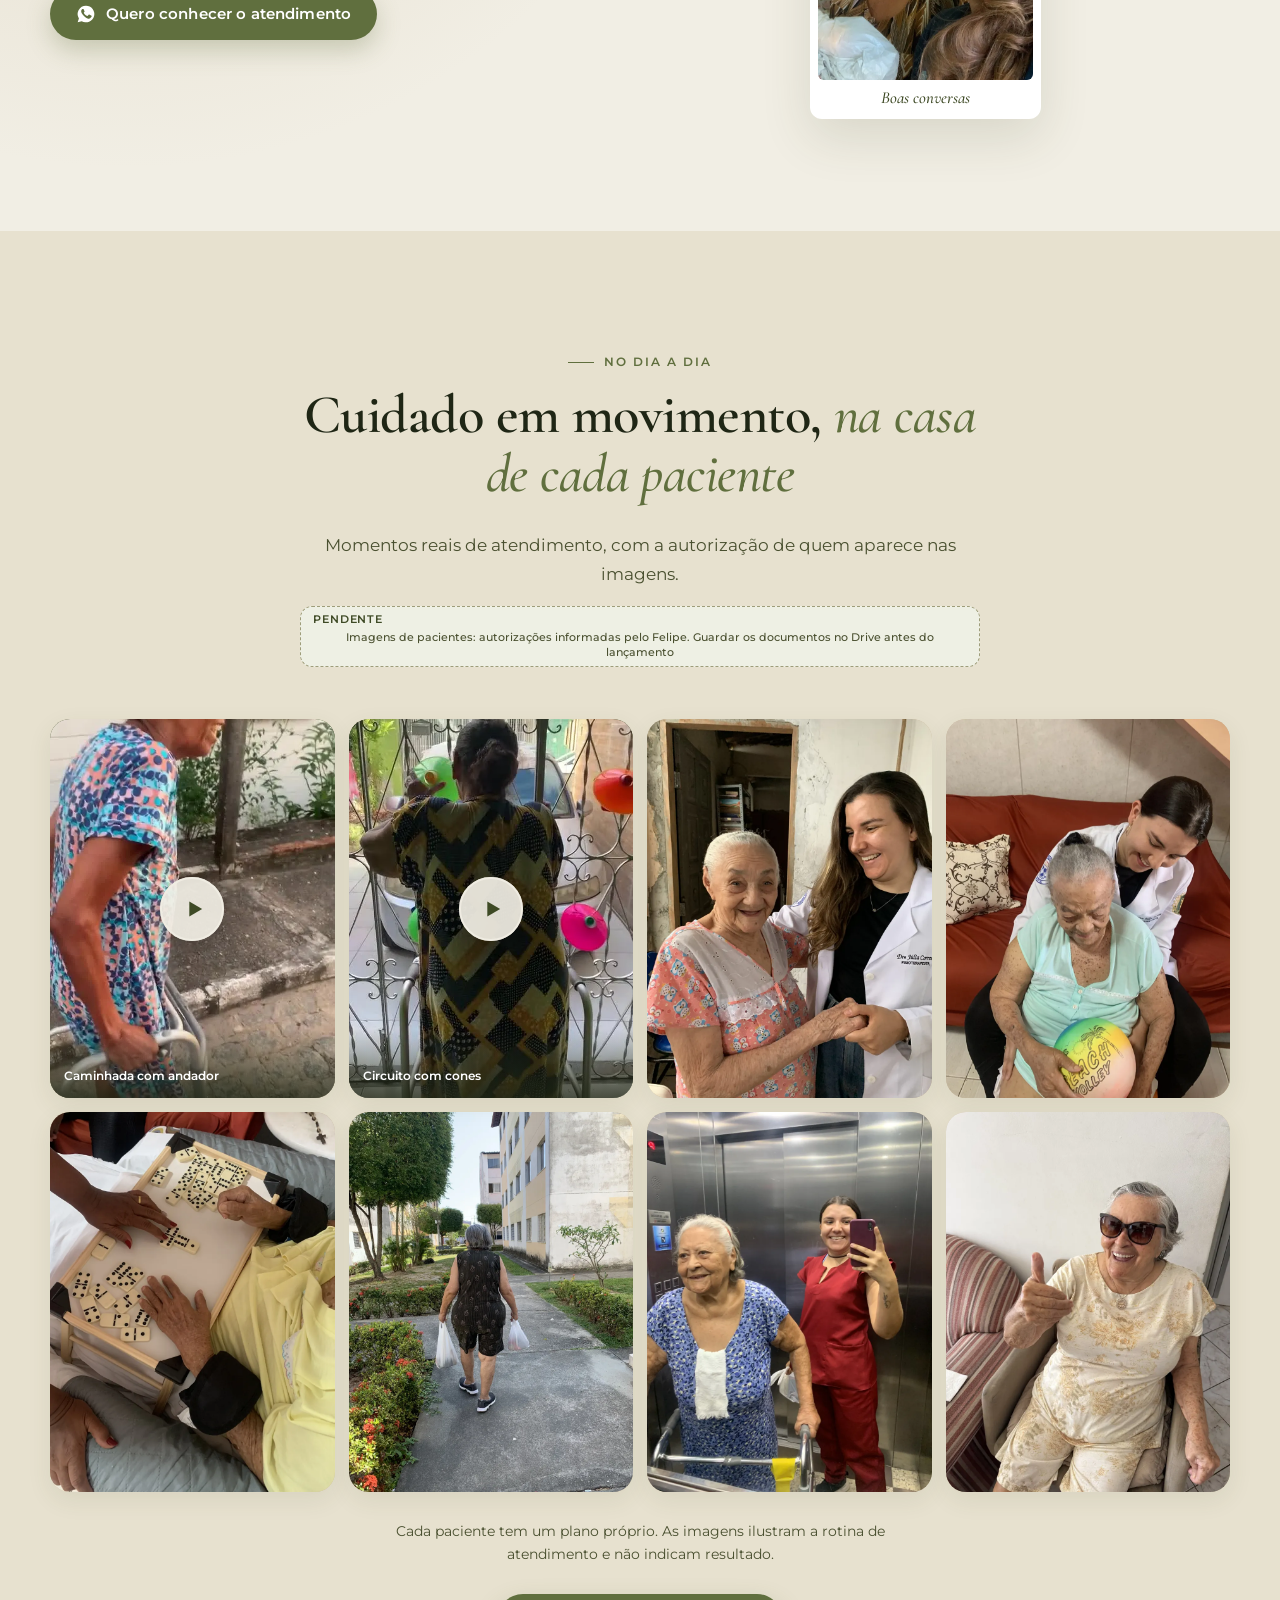
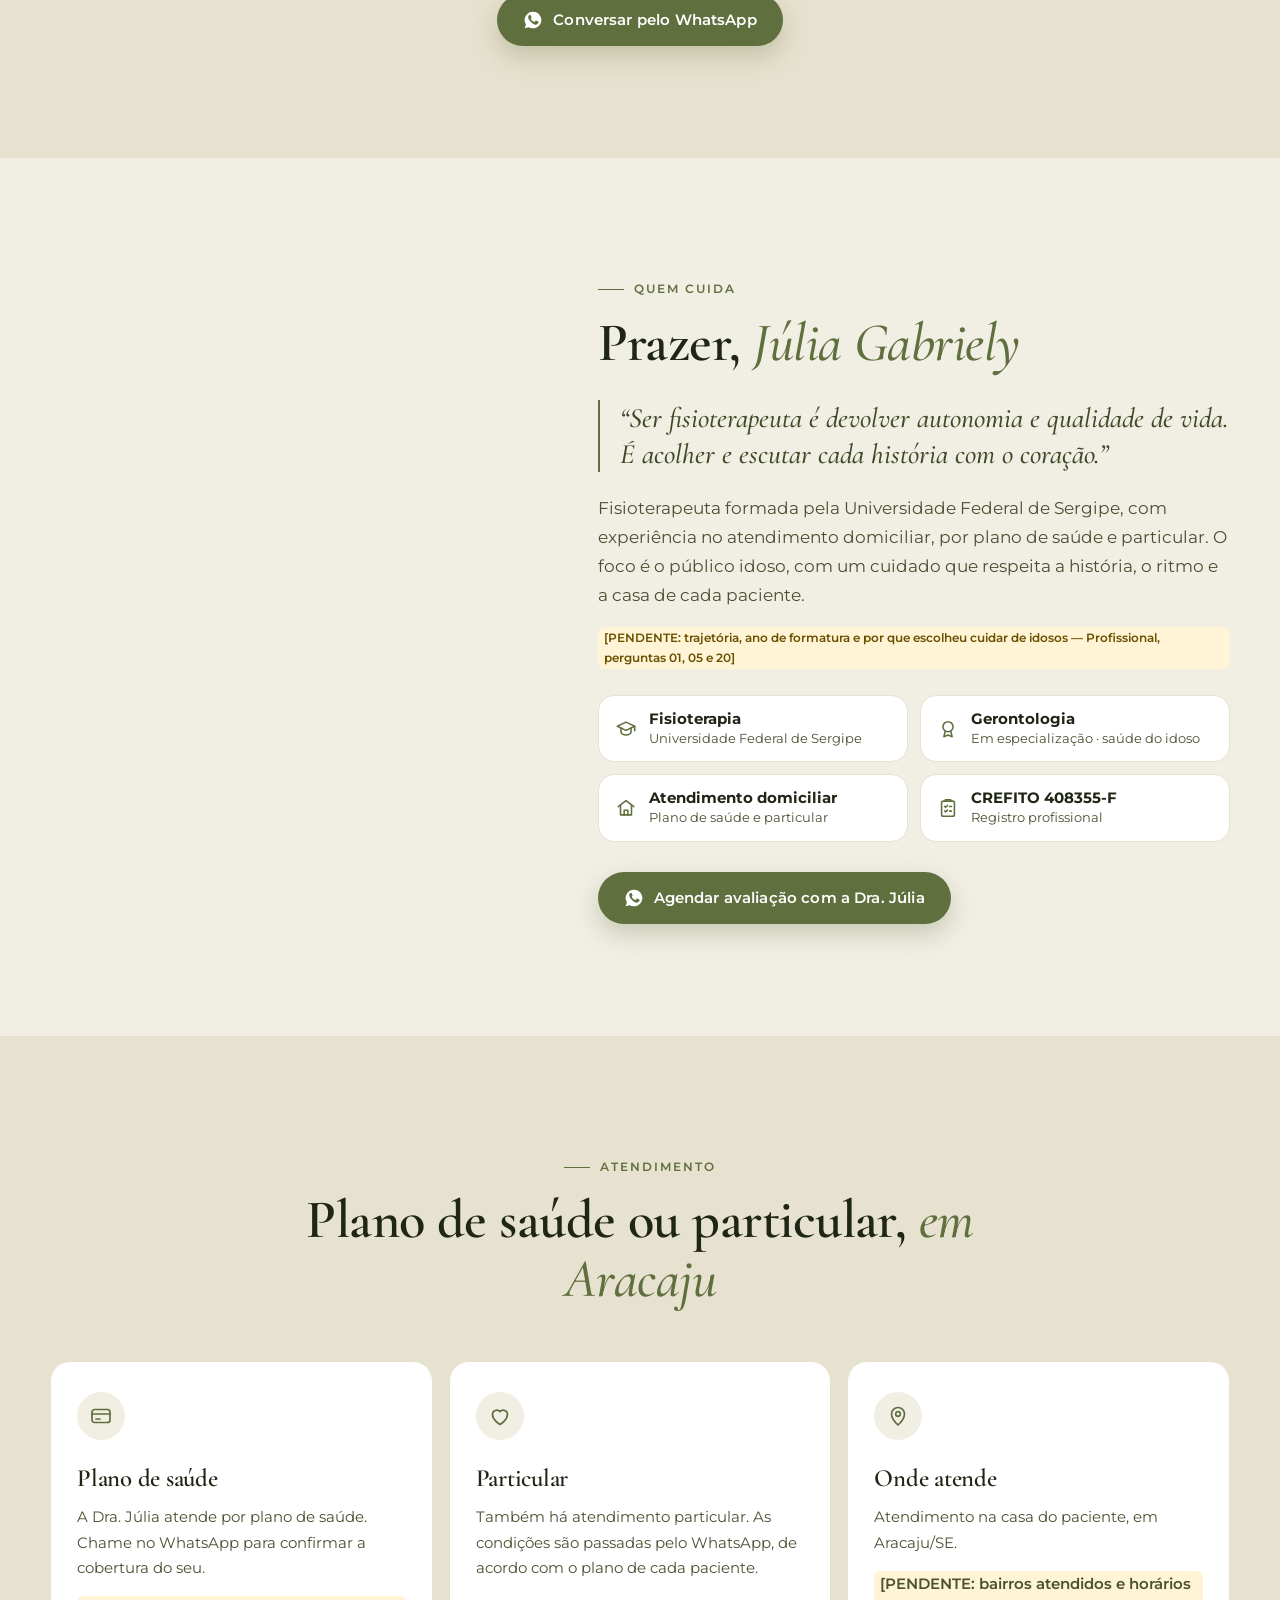
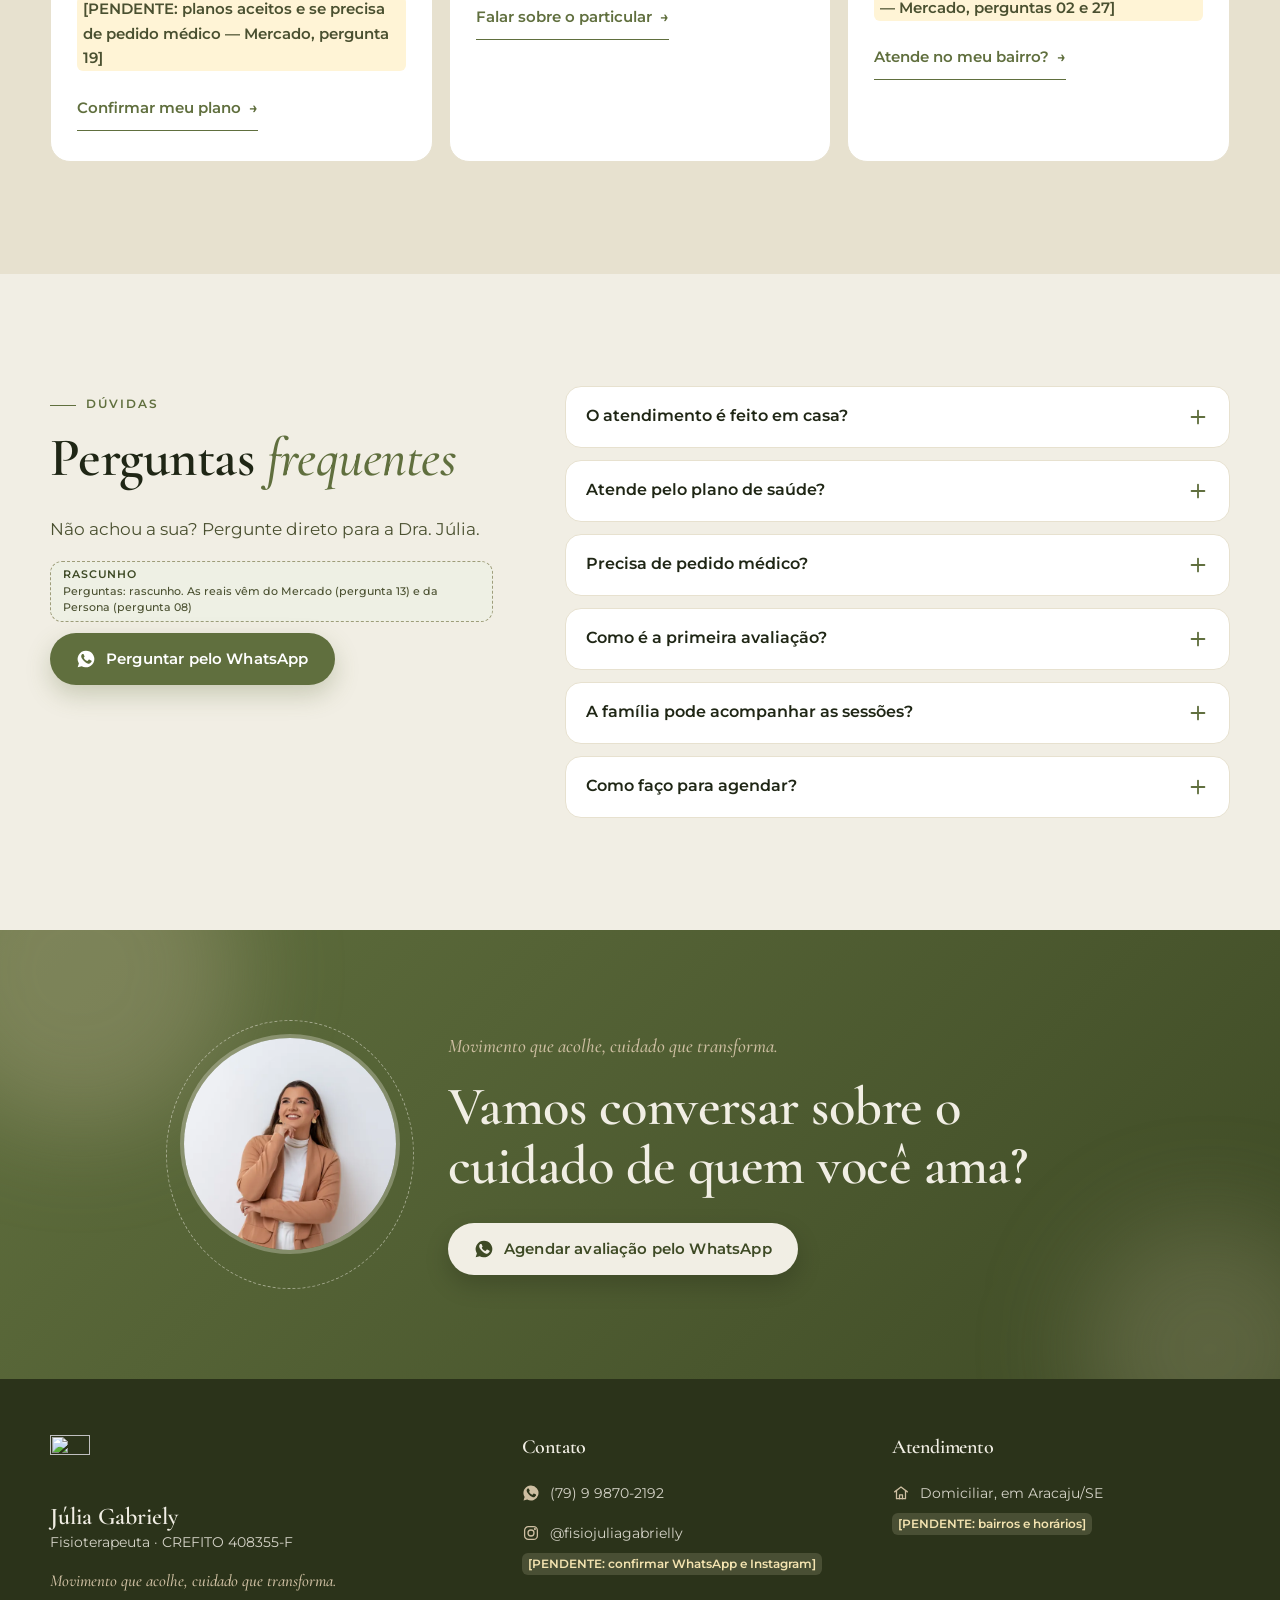
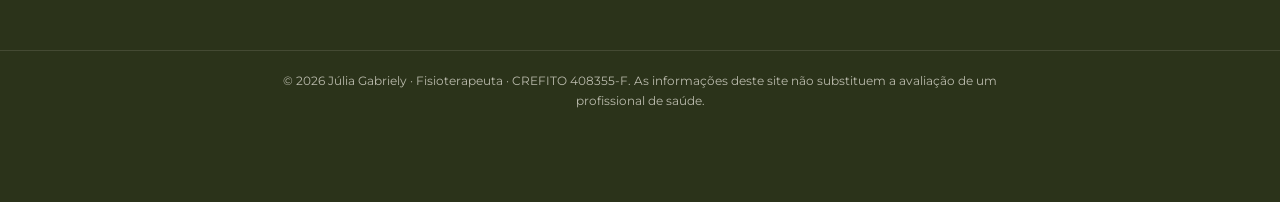
==== commit 5af70e14: "Dá vida à página: movimento no topo, fotos de atendimento e novas seções Topo com título palavra por" ====
--- a/index.html
+++ b/index.html
@@ -12,7 +12,8 @@
     <meta name="theme-color" content="#606F3E">
 
     <!-- Contato: o script lê daqui. WhatsApp só com dígitos (DDI + DDD + número).
-         Número da "Recepção JG" (WhatsApp Business, print de 24/11/2026). O da apresentação da marca era (79) 9 9892-3963. PENDENTE: confirmar com a Dra. Júlia qual vale. -->
+         Número da "Recepção JG" (WhatsApp Business, print de 24/11/2026). O da apresentação da marca era (79) 9 9892-3963.
+         PENDENTE: confirmar com a Dra. Júlia qual vale. -->
     <meta name="whatsapp-number" content="5579998702192">
     <meta name="instagram-url" content="https://www.instagram.com/fisiojuliagabrielly/">
 
@@ -22,9 +23,9 @@
     <link rel="preconnect" href="https://fonts.googleapis.com">
     <link rel="preconnect" href="https://fonts.gstatic.com" crossorigin>
     <!-- Fontes equivalentes, até chegarem os arquivos de Edensor e Garet (ver Manual de Identidade Visual). -->
-    <link href="https://fonts.googleapis.com/css2?family=Cormorant+Garamond:ital,wght@0,500;0,600;0,700;1,500&family=Montserrat:wght@400;500;600&display=swap" rel="stylesheet">
+    <link href="https://fonts.googleapis.com/css2?family=Cormorant+Garamond:ital,wght@0,500;0,600;0,700;1,500;1,600&family=Montserrat:wght@400;500;600&display=swap" rel="stylesheet">
     <link rel="preload" as="image" href="assets/profissional/julia-topo-900.webp" imagesrcset="assets/profissional/julia-topo-560.webp 560w, assets/profissional/julia-topo-900.webp 900w" imagesizes="(min-width: 1024px) 440px, 86vw">
-    <link rel="stylesheet" href="styles.css?v=20261124-1">
+    <link rel="stylesheet" href="styles.css?v=20261124-2">
 </head>
 <body>
 
@@ -35,7 +36,6 @@
     <symbol id="i-cartao" viewBox="0 0 24 24"><g fill="none" stroke="currentColor" stroke-width="1.7" stroke-linecap="round"><rect x="3" y="5.5" width="18" height="13" rx="2.5"/><path d="M3 10h18M7 15h4"/></g></symbol>
     <symbol id="i-maos" viewBox="0 0 24 24"><g fill="none" stroke="currentColor" stroke-width="1.7" stroke-linecap="round" stroke-linejoin="round"><path d="M12 20.5s-7.5-4.6-7.5-10A4.3 4.3 0 0 1 12 7.6a4.3 4.3 0 0 1 7.5 2.9c0 5.4-7.5 10-7.5 10Z"/></g></symbol>
     <symbol id="i-plano" viewBox="0 0 24 24"><g fill="none" stroke="currentColor" stroke-width="1.7" stroke-linecap="round" stroke-linejoin="round"><rect x="5" y="4.5" width="14" height="16.5" rx="2"/><path d="M9 4.5V3h6v1.5"/><path d="m8.4 10.2 1 1 2-2M13.6 10.4h2.2M8.4 15.2l1 1 2-2M13.6 15.4h2.2"/></g></symbol>
-    <symbol id="i-chat" viewBox="0 0 24 24"><g fill="none" stroke="currentColor" stroke-width="1.7" stroke-linejoin="round"><path d="M12 3.5c4.7 0 8.5 3.3 8.5 7.5S16.7 18.5 12 18.5c-1 0-2-.1-2.9-.4L4.5 20l1.2-3.6C4.3 15 3.5 13.1 3.5 11c0-4.2 3.8-7.5 8.5-7.5Z"/></g></symbol>
     <symbol id="i-passos" viewBox="0 0 24 24"><g fill="none" stroke="currentColor" stroke-width="1.7" stroke-linecap="round" stroke-linejoin="round"><circle cx="12" cy="4.8" r="1.8"/><path d="M12 7.5v6.5M12 9.5l-3.5 2.5M12 9.5l3.5 2.5M12 14l-2.5 6M12 14l2.5 6"/></g></symbol>
     <symbol id="i-equilibrio" viewBox="0 0 24 24"><g fill="none" stroke="currentColor" stroke-width="1.7" stroke-linecap="round" stroke-linejoin="round"><path d="M12 4v16M5 20h14M6 8h12"/><path d="m6 8-2.5 5h5L6 8ZM18 8l-2.5 5h5L18 8Z"/></g></symbol>
     <symbol id="i-dor" viewBox="0 0 24 24"><g fill="none" stroke="currentColor" stroke-width="1.7" stroke-linecap="round" stroke-linejoin="round"><circle cx="12" cy="12" r="8.5"/><path d="M12 7.5v5"/><circle cx="12" cy="16" r=".6" fill="currentColor"/></g></symbol>
@@ -46,8 +46,11 @@
     <symbol id="i-selo" viewBox="0 0 24 24"><g fill="none" stroke="currentColor" stroke-width="1.7" stroke-linecap="round" stroke-linejoin="round"><circle cx="12" cy="9.5" r="5.5"/><path d="m9 14.5-1.5 6 4.5-2 4.5 2-1.5-6"/></g></symbol>
     <symbol id="i-play" viewBox="0 0 24 24"><path fill="currentColor" d="M8 5.5v13l11-6.5-11-6.5Z"/></symbol>
     <symbol id="i-mais" viewBox="0 0 24 24"><path fill="none" stroke="currentColor" stroke-width="2" stroke-linecap="round" d="M12 5v14M5 12h14"/></symbol>
+    <symbol id="i-seta" viewBox="0 0 24 24"><path fill="none" stroke="currentColor" stroke-width="2" stroke-linecap="round" stroke-linejoin="round" d="M5 12h14m-6-6 6 6-6 6"/></symbol>
+    <symbol id="i-estrela" viewBox="0 0 24 24"><path fill="currentColor" d="M12 2.5c.5 4.6 2.9 7 7.5 7.5-4.6.5-7 2.9-7.5 7.5-.5-4.6-2.9-7-7.5-7.5 4.6-.5 7-2.9 7.5-7.5Z"/></symbol>
 </svg>
 
+<div class="progresso" aria-hidden="true"><span></span></div>
 <a class="pular" href="#conteudo">Pular para o conteúdo</a>
 
 <!-- Faixa da prévia: some no lançamento. O botão esconde os marcadores para ver o visual limpo. -->
@@ -90,24 +93,44 @@
 
     <!-- ============ TOPO ============ -->
     <section class="hero" id="inicio" aria-labelledby="hero-titulo">
+        <span class="hero-mancha hero-mancha-1" aria-hidden="true"></span>
+        <span class="hero-mancha hero-mancha-2" aria-hidden="true"></span>
         <div class="hero-grade conteiner">
             <div class="hero-texto">
                 <p class="sobretitulo">Fisioterapia domiciliar · Aracaju</p>
-                <h1 id="hero-titulo">Fisioterapia em casa, <em>com o cuidado que cada idoso merece.</em></h1>
-                <p class="lead">Atendimento domiciliar com foco no público idoso, por <strong>plano de saúde ou particular</strong>, com um plano pensado para as necessidades e a rotina de cada paciente.</p>
+                <h1 id="hero-titulo" data-palavras>Fisioterapia em casa, <em>com o cuidado que cada idoso merece.</em></h1>
+                <p class="lead">Atendimento domiciliar com foco no público idoso, por <strong class="realce">plano de saúde ou particular</strong>, com um plano pensado para as necessidades e a rotina de cada paciente.</p>
                 <p class="marcador rascunho" data-nota="Título e texto de abertura: rascunho a validar com a Dra. Júlia">rascunho</p>
                 <div class="acoes">
-                    <a class="botao" href="#" data-wa data-wa-origin="hero"><svg aria-hidden="true"><use href="#i-whatsapp"/></svg>Agendar avaliação pelo WhatsApp</a>
+                    <a class="botao botao-destaque" href="#" data-wa data-wa-origin="hero"><svg aria-hidden="true"><use href="#i-whatsapp"/></svg>Agendar avaliação pelo WhatsApp</a>
                     <a class="link-seta" href="#como-funciona">Como funciona o atendimento</a>
                 </div>
-            </div>
-            <figure class="hero-foto">
-                <img src="assets/profissional/julia-topo-900.webp" srcset="assets/profissional/julia-topo-560.webp 560w, assets/profissional/julia-topo-900.webp 900w" sizes="(min-width: 1024px) 440px, 86vw" width="900" height="1125" alt="Júlia Gabriely, fisioterapeuta, sorrindo, de blazer caramelo e blusa branca." fetchpriority="high">
-                <figcaption class="cartao-credencial">
+                <ul class="chips" aria-label="Formas de atendimento">
+                    <li><svg aria-hidden="true"><use href="#i-casa"/></svg>Em casa</li>
+                    <li><svg aria-hidden="true"><use href="#i-cartao"/></svg>Plano de saúde</li>
+                    <li><svg aria-hidden="true"><use href="#i-maos"/></svg>Particular</li>
+                </ul>
+            </div>
+            <div class="hero-foto">
+                <span class="hero-anel" aria-hidden="true"></span>
+                <svg class="hero-fio" viewBox="0 0 520 620" aria-hidden="true">
+                    <path class="fio-halo" d="M30 560 C -20 360 40 140 200 70 C 330 12 470 60 500 190"/>
+                    <path class="fio-linha" d="M30 560 C -20 360 40 140 200 70 C 330 12 470 60 500 190"/>
+                    <path class="fio-luz" pathLength="1" d="M30 560 C -20 360 40 140 200 70 C 330 12 470 60 500 190"/>
+                </svg>
+                <div class="hero-moldura">
+                    <img src="assets/profissional/julia-topo-900.webp" srcset="assets/profissional/julia-topo-560.webp 560w, assets/profissional/julia-topo-900.webp 900w" sizes="(min-width: 1024px) 440px, 86vw" width="900" height="1125" alt="Júlia Gabriely, fisioterapeuta, sorrindo, de blazer caramelo e blusa branca." fetchpriority="high">
+                </div>
+                <div class="flutua flutua-1 cartao-credencial">
                     <img src="assets/marca/simbolo-jg-oliva.webp" width="374" height="512" alt="">
                     <span><strong>Júlia Gabriely</strong>Fisioterapeuta · CREFITO 408355-F</span>
-                </figcaption>
-            </figure>
+                </div>
+                <figure class="flutua flutua-2 cartao-foto">
+                    <img src="assets/atendimento/festa-junina.webp" width="709" height="1260" alt="Júlia Gabriely e uma paciente idosa sorrindo, com fitas coloridas no cabelo, em uma festa junina." loading="eager">
+                    <figcaption>Cuidar também é <em>celebrar</em></figcaption>
+                </figure>
+                <div class="flutua flutua-3 cartao-selo"><svg aria-hidden="true"><use href="#i-casa"/></svg><span><strong>Na sua casa</strong>em Aracaju/SE</span></div>
+            </div>
         </div>
         <ul class="faixa-beneficios conteiner" aria-label="Como é o atendimento">
             <li><svg aria-hidden="true"><use href="#i-casa"/></svg><span><strong>Na sua casa</strong>Atendimento domiciliar</span></li>
@@ -116,6 +139,14 @@
             <li><svg aria-hidden="true"><use href="#i-plano"/></svg><span><strong>Plano personalizado</strong>Feito para cada paciente</span></li>
         </ul>
     </section>
+
+    <!-- Faixa de frases em movimento -->
+    <div class="letreiro" aria-hidden="true">
+        <div class="letreiro-trilho">
+            <span>Movimento que acolhe</span><svg><use href="#i-estrela"/></svg><span>Cuidado que transforma</span><svg><use href="#i-estrela"/></svg><span>Fisioterapia em casa</span><svg><use href="#i-estrela"/></svg><span>Foco no público idoso</span><svg><use href="#i-estrela"/></svg>
+            <span>Movimento que acolhe</span><svg><use href="#i-estrela"/></svg><span>Cuidado que transforma</span><svg><use href="#i-estrela"/></svg><span>Fisioterapia em casa</span><svg><use href="#i-estrela"/></svg><span>Foco no público idoso</span><svg><use href="#i-estrela"/></svg>
+        </div>
+    </div>
 
     <!-- ============ PARA QUEM É ============ -->
     <section class="secao" id="para-quem" aria-labelledby="para-quem-titulo">
@@ -127,18 +158,31 @@
                 <p class="marcador rascunho" data-nota="Situações: hipótese da agência. A Dra. Júlia confirma quais atende mais (Mercado, pergunta 03)">rascunho</p>
             </header>
             <ul class="sinais">
-                <li class="sinal revelar"><svg aria-hidden="true"><use href="#i-equilibrio"/></svg><h3>Quedas ou medo de cair</h3><p>Perdeu a confiança para andar sozinho pela casa ou já teve uma queda recente.</p></li>
-                <li class="sinal revelar"><svg aria-hidden="true"><use href="#i-passos"/></svg><h3>Perda de força e de movimento</h3><p>Levantar da cadeira, subir um degrau ou caminhar ficou mais difícil.</p></li>
-                <li class="sinal revelar"><svg aria-hidden="true"><use href="#i-dor"/></svg><h3>Dor que limita a rotina</h3><p>Uma dor que atrapalha o sono, o banho ou as tarefas de todo dia.</p></li>
-                <li class="sinal revelar"><svg aria-hidden="true"><use href="#i-cama"/></svg><h3>Volta para casa</h3><p>Depois de uma internação ou cirurgia, a recuperação continua no conforto de casa.</p></li>
+                <li class="sinal revelar" style="--i:0">
+                    <div class="sinal-foto"><span class="sinal-img"><img src="assets/atendimento/cones.webp" width="900" height="1200" alt="Paciente sentada em um banco, em frente a cones coloridos no chão do quintal." loading="lazy"></span><span class="sinal-icone"><svg aria-hidden="true"><use href="#i-equilibrio"/></svg></span></div>
+                    <div class="sinal-texto"><h3>Quedas ou medo de cair</h3><p>Perdeu a confiança para andar sozinho pela casa ou já teve uma queda recente.</p></div>
+                </li>
+                <li class="sinal revelar" style="--i:1">
+                    <div class="sinal-foto"><span class="sinal-img"><img src="assets/atendimento/pedal.webp" width="900" height="1200" alt="Paciente sentada no sofá com os pés em um pedal de exercício." loading="lazy"></span><span class="sinal-icone"><svg aria-hidden="true"><use href="#i-passos"/></svg></span></div>
+                    <div class="sinal-texto"><h3>Perda de força e de movimento</h3><p>Levantar da cadeira, subir um degrau ou caminhar ficou mais difícil.</p></div>
+                </li>
+                <li class="sinal revelar" style="--i:2">
+                    <div class="sinal-foto"><span class="sinal-img"><img src="assets/atendimento/maos.webp" width="900" height="1200" alt="Mãos entrelaçadas de uma paciente idosa e da fisioterapeuta." loading="lazy"></span><span class="sinal-icone"><svg aria-hidden="true"><use href="#i-dor"/></svg></span></div>
+                    <div class="sinal-texto"><h3>Dor que limita a rotina</h3><p>Uma dor que atrapalha o sono, o banho ou as tarefas de todo dia.</p></div>
+                </li>
+                <li class="sinal revelar" style="--i:3">
+                    <div class="sinal-foto"><span class="sinal-img"><img src="assets/atendimento/visita-2.webp" width="900" height="1200" alt="Paciente idosa em pé, ao lado da fisioterapeuta de jaleco, na sala de casa." loading="lazy"></span><span class="sinal-icone"><svg aria-hidden="true"><use href="#i-cama"/></svg></span></div>
+                    <div class="sinal-texto"><h3>Volta para casa</h3><p>Depois de uma internação ou cirurgia, a recuperação continua no conforto de casa.</p></div>
+                </li>
             </ul>
             <p class="nota-centro">A fisioterapia não substitui o acompanhamento médico. Quando for preciso, a avaliação médica faz parte do cuidado.</p>
-            <div class="centro"><a class="botao" href="#" data-wa data-wa-origin="para_quem"><svg aria-hidden="true"><use href="#i-whatsapp"/></svg>Conversar pelo WhatsApp</a></div>
+            <div class="centro"><a class="botao botao-destaque" href="#" data-wa data-wa-origin="para_quem"><svg aria-hidden="true"><use href="#i-whatsapp"/></svg>Conversar pelo WhatsApp</a></div>
         </div>
     </section>
 
     <!-- ============ COMO FUNCIONA ============ -->
     <section class="secao secao-escura" id="como-funciona" aria-labelledby="como-titulo">
+        <span class="secao-simbolo" aria-hidden="true"></span>
         <div class="conteiner como-grade">
             <div class="como-texto">
                 <p class="sobretitulo claro">Como funciona</p>
@@ -147,6 +191,7 @@
                 <p class="marcador rascunho escuro" data-nota="Etapas: rascunho. Duração, frequência e o que inclui a avaliação vêm do Mercado (perguntas 02 e 15)">rascunho</p>
                 <figure class="como-foto">
                     <img src="assets/profissional/julia-avaliacao-560.webp" srcset="assets/profissional/julia-avaliacao-560.webp 560w, assets/profissional/julia-avaliacao-900.webp 900w" sizes="(min-width: 1024px) 380px, 80vw" width="560" height="700" alt="Júlia Gabriely de blusa verde-oliva e braços cruzados, em retrato de estúdio." loading="lazy">
+                    <figcaption class="como-selo"><svg aria-hidden="true"><use href="#i-estrela"/></svg>CREFITO 408355-F</figcaption>
                 </figure>
             </div>
             <ol class="passos">
@@ -167,50 +212,75 @@
                 <p>Cada recurso entra no plano só quando faz sentido para o paciente, depois da avaliação.</p>
             </header>
             <div class="cuidados">
-                <article class="cuidado revelar">
+                <article class="cuidado revelar" style="--i:0">
+                    <span class="cuidado-num">01</span>
+                    <svg aria-hidden="true"><use href="#i-maos"/></svg>
                     <h3>Fisioterapia para idosos</h3>
                     <p>Foco no público idoso, com abordagem personalizada. A Dra. Júlia está em especialização em gerontologia e saúde do idoso.</p>
                 </article>
-                <article class="cuidado revelar">
+                <article class="cuidado revelar" style="--i:1">
+                    <span class="cuidado-num">02</span>
+                    <svg aria-hidden="true"><use href="#i-passos"/></svg>
                     <h3>Liberação miofascial</h3>
                     <p>Técnica manual sobre os músculos e as fáscias, usada no cuidado de dores e de restrições de movimento.</p>
                     <p class="marcador rascunho" data-nota="Explicação da técnica: rascunho a validar (Mercado, pergunta 05)">rascunho</p>
                 </article>
-                <article class="cuidado revelar">
+                <article class="cuidado revelar" style="--i:2">
+                    <span class="cuidado-num">03</span>
+                    <svg aria-hidden="true"><use href="#i-dor"/></svg>
                     <h3>Dry needling</h3>
                     <p>Também chamado de agulhamento a seco: agulhas finas, sem medicamento, aplicadas em pontos de tensão muscular.</p>
                     <p class="marcador rascunho" data-nota="Explicação da técnica: rascunho a validar (Mercado, pergunta 05)">rascunho</p>
                 </article>
-                <article class="cuidado cuidado-pendente revelar">
+                <article class="cuidado cuidado-pendente revelar" style="--i:3">
+                    <span class="cuidado-num">04</span>
+                    <svg aria-hidden="true"><use href="#i-plano"/></svg>
                     <h3>Outros cuidados</h3>
                     <p class="pendente">[PENDENTE: lista completa de serviços e condições atendidas — Mercado, perguntas 01, 03 e 08]</p>
                 </article>
             </div>
-            <div class="centro"><a class="botao" href="#" data-wa data-wa-origin="cuidados"><svg aria-hidden="true"><use href="#i-whatsapp"/></svg>Tirar uma dúvida pelo WhatsApp</a></div>
-        </div>
-    </section>
-
-    <!-- ============ NO DIA A DIA (fotos e vídeos de atendimento) ============
-         Imagens de pacientes: uso liberado pelo Felipe em 24/11/2026 ("todas as imagens e vídeos já têm autorização").
-         Ficam FORA do repositório público (assets/atendimento/ está no .gitignore) e entram só na prévia privada.
-         PENDENTE: guardar as autorizações escritas no Drive e conferir a norma do COFFITO antes de publicar. -->
+            <div class="centro"><a class="botao botao-destaque" href="#" data-wa data-wa-origin="cuidados"><svg aria-hidden="true"><use href="#i-whatsapp"/></svg>Tirar uma dúvida pelo WhatsApp</a></div>
+        </div>
+    </section>
+
+    <!-- ============ CUIDAR TAMBÉM É CELEBRAR ============
+         Imagens de pacientes: uso confirmado pelo Felipe em 24/11/2026 (a Dra. Júlia enviou as fotos com as autorizações).
+         PENDENTE: guardar as autorizações escritas no Drive e conferir a norma do COFFITO antes do lançamento. -->
+    <section class="secao secao-celebrar" id="celebrar" aria-labelledby="celebrar-titulo">
+        <div class="conteiner celebrar-grade">
+            <div class="celebrar-texto">
+                <p class="sobretitulo">Cuidar também é celebrar</p>
+                <h2 id="celebrar-titulo">Entre um exercício e outro, <em>sobra espaço para a alegria.</em></h2>
+                <p>Festa junina, carnaval, um bom papo na sala. A rotina de cuidado tem escuta, vínculo e momentos de leveza, na casa de cada paciente.</p>
+                <p class="marcador rascunho" data-nota="Texto: rascunho a validar com a Dra. Júlia">rascunho</p>
+                <a class="botao botao-destaque" href="#" data-wa data-wa-origin="celebrar"><svg aria-hidden="true"><use href="#i-whatsapp"/></svg>Quero conhecer o atendimento</a>
+            </div>
+            <div class="polaroides">
+                <figure class="polaroide p1 revelar"><img src="assets/atendimento/festejo.webp" width="900" height="1200" alt="Júlia Gabriely vestida para a festa junina, ao lado de um paciente de chapéu de palha e de uma familiar." loading="lazy"><figcaption>Festa junina</figcaption></figure>
+                <figure class="polaroide p2 revelar"><img src="assets/atendimento/carnaval.webp" width="900" height="1200" alt="Júlia Gabriely e uma paciente sorrindo, com máscara de carnaval e colares de flores." loading="lazy"><figcaption>Carnaval</figcaption></figure>
+                <figure class="polaroide p3 revelar"><img src="assets/atendimento/selfie.webp" width="709" height="1260" alt="Júlia Gabriely e uma paciente idosa sorrindo juntas, em uma selfie." loading="lazy"><figcaption>Boas conversas</figcaption></figure>
+            </div>
+        </div>
+    </section>
+
+    <!-- ============ NO DIA A DIA (fotos e vídeos de atendimento) ============ -->
     <section class="secao secao-bege" id="atendimentos" aria-labelledby="atend-titulo">
         <div class="conteiner">
             <header class="cabeca centro">
                 <p class="sobretitulo">No dia a dia</p>
                 <h2 id="atend-titulo">Cuidado em movimento, <em>na casa de cada paciente</em></h2>
                 <p>Momentos reais de atendimento, com a autorização de quem aparece nas imagens.</p>
-                <p class="marcador rascunho" data-nota="Fotos e vídeos de pacientes: uso informado pelo Felipe. Guardar as autorizações escritas antes de publicar">pendente</p>
+                <p class="marcador rascunho" data-nota="Imagens de pacientes: autorizações informadas pelo Felipe. Guardar os documentos no Drive antes do lançamento">pendente</p>
             </header>
             <div class="midia-grade">
-                <figure class="video-cartao revelar">
+                <figure class="video-cartao revelar" style="--i:0">
                     <video muted loop playsinline preload="metadata" poster="assets/atendimento/caminhada-poster.webp" aria-label="Vídeo: paciente caminhando com andador, do lado de fora de casa, acompanhada pela fisioterapeuta.">
                         <source src="assets/atendimento/caminhada.mp4" type="video/mp4">
                     </video>
                     <button type="button" class="video-botao" aria-label="Reproduzir vídeo: caminhada com andador"><svg aria-hidden="true"><use href="#i-play"/></svg></button>
                     <figcaption>Caminhada com andador</figcaption>
                 </figure>
-                <figure class="video-cartao revelar">
+                <figure class="video-cartao revelar" style="--i:1">
                     <video muted loop playsinline preload="metadata" poster="assets/atendimento/circuito-poster.webp" aria-label="Vídeo: paciente em um circuito de equilíbrio com cones, na varanda de casa.">
                         <source src="assets/atendimento/circuito.mp4" type="video/mp4">
                     </video>
@@ -218,26 +288,26 @@
                     <figcaption>Circuito com cones</figcaption>
                 </figure>
                 <ul class="fotos-grade" aria-label="Fotos dos atendimentos">
-                    <li><button type="button" class="foto-item revelar" data-legenda="Atendimento em casa"><img src="assets/atendimento/visita-1.webp" width="900" height="1200" alt="Júlia Gabriely, de jaleco, segurando as mãos de uma paciente idosa sorrindo." loading="lazy"></button></li>
-                    <li><button type="button" class="foto-item revelar" data-legenda="Exercício com bola"><img src="assets/atendimento/bola.webp" width="900" height="1200" alt="Paciente idosa sentada, segurando uma bola colorida, com a fisioterapeuta de jaleco ao lado." loading="lazy"></button></li>
-                    <li><button type="button" class="foto-item revelar" data-legenda="Exercício com pedal"><img src="assets/atendimento/pedal.webp" width="900" height="1200" alt="Paciente sentada no sofá com os pés em um pedal de exercício." loading="lazy"></button></li>
-                    <li><button type="button" class="foto-item revelar" data-legenda="Atividade com jogo de dominó"><img src="assets/atendimento/domino.webp" width="900" height="1200" alt="Mãos de uma paciente e da fisioterapeuta em uma partida de dominó." loading="lazy"></button></li>
-                    <li><button type="button" class="foto-item revelar" data-legenda="Circuito de cones ao ar livre"><img src="assets/atendimento/cones.webp" width="900" height="1200" alt="Paciente sentada em um banco, em frente a cones coloridos espalhados no chão do quintal." loading="lazy"></button></li>
-                    <li><button type="button" class="foto-item revelar" data-legenda="Acolhimento durante a sessão"><img src="assets/atendimento/maos.webp" width="900" height="1200" alt="Mãos entrelaçadas de uma paciente idosa e da fisioterapeuta." loading="lazy"></button></li>
-                    <li><button type="button" class="foto-item revelar" data-legenda="Visita de acompanhamento"><img src="assets/atendimento/visita-2.webp" width="900" height="1200" alt="Paciente idosa em pé, ao lado da fisioterapeuta de jaleco, na sala de casa." loading="lazy"></button></li>
-                    <li><button type="button" class="foto-item revelar" data-legenda="Momento da visita"><img src="assets/atendimento/sorriso.webp" width="900" height="1200" alt="Paciente idosa sentada em uma poltrona, sorrindo, com o polegar para cima." loading="lazy"></button></li>
+                    <li><button type="button" class="foto-item revelar" style="--i:2" data-legenda="Atendimento em casa"><img src="assets/atendimento/visita-1.webp" width="900" height="1200" alt="Júlia Gabriely, de jaleco, segurando as mãos de uma paciente idosa sorrindo." loading="lazy"></button></li>
+                    <li><button type="button" class="foto-item revelar" style="--i:3" data-legenda="Exercício com bola"><img src="assets/atendimento/bola.webp" width="900" height="1200" alt="Paciente idosa sentada, segurando uma bola colorida, com a fisioterapeuta de jaleco ao lado." loading="lazy"></button></li>
+                    <li><button type="button" class="foto-item revelar" style="--i:4" data-legenda="Atividade com jogo de dominó"><img src="assets/atendimento/domino.webp" width="900" height="1200" alt="Mãos de uma paciente e da fisioterapeuta em uma partida de dominó." loading="lazy"></button></li>
+                    <li><button type="button" class="foto-item revelar" style="--i:5" data-legenda="Caminhada ao ar livre"><img src="assets/atendimento/caminhada-fora.webp" width="900" height="1200" alt="Paciente caminhando por um caminho arborizado, com sacolas nas mãos." loading="lazy"></button></li>
+                    <li><button type="button" class="foto-item revelar" style="--i:6" data-legenda="Apoio para andar"><img src="assets/atendimento/andador.webp" width="900" height="1200" alt="Paciente idosa com andador ao lado da fisioterapeuta, tirando uma foto no elevador." loading="lazy"></button></li>
+                    <li><button type="button" class="foto-item revelar" style="--i:7" data-legenda="Momento da visita"><img src="assets/atendimento/sorriso.webp" width="900" height="1200" alt="Paciente idosa sentada em uma poltrona, sorrindo, com o polegar para cima." loading="lazy"></button></li>
                 </ul>
             </div>
             <p class="nota-centro">Cada paciente tem um plano próprio. As imagens ilustram a rotina de atendimento e não indicam resultado.</p>
-            <div class="centro"><a class="botao" href="#" data-wa data-wa-origin="atendimentos"><svg aria-hidden="true"><use href="#i-whatsapp"/></svg>Conversar pelo WhatsApp</a></div>
+            <div class="centro"><a class="botao botao-destaque" href="#" data-wa data-wa-origin="atendimentos"><svg aria-hidden="true"><use href="#i-whatsapp"/></svg>Conversar pelo WhatsApp</a></div>
         </div>
     </section>
 
     <!-- ============ SOBRE ============ -->
-    <section class="secao secao-bege" id="sobre" aria-labelledby="sobre-titulo">
+    <section class="secao" id="sobre" aria-labelledby="sobre-titulo">
         <div class="conteiner sobre-grade">
             <figure class="sobre-foto revelar">
+                <span class="sobre-aro" aria-hidden="true"></span>
                 <img src="assets/profissional/julia-sobre-560.webp" srcset="assets/profissional/julia-sobre-560.webp 560w, assets/profissional/julia-sobre-900.webp 900w" sizes="(min-width: 1024px) 420px, 86vw" width="560" height="700" alt="Júlia Gabriely sentada em uma banqueta, sorrindo, com o blazer sobre os ombros." loading="lazy">
+                <figcaption class="flutua flutua-4 cartao-selo"><svg aria-hidden="true"><use href="#i-capelo"/></svg><span><strong>UFS</strong>Universidade Federal de Sergipe</span></figcaption>
             </figure>
             <div class="sobre-texto">
                 <p class="sobretitulo">Quem cuida</p>
@@ -251,33 +321,33 @@
                     <li><svg aria-hidden="true"><use href="#i-casa"/></svg><span><strong>Atendimento domiciliar</strong>Plano de saúde e particular</span></li>
                     <li><svg aria-hidden="true"><use href="#i-plano"/></svg><span><strong>CREFITO 408355-F</strong>Registro profissional</span></li>
                 </ul>
-                <a class="botao" href="#" data-wa data-wa-origin="sobre"><svg aria-hidden="true"><use href="#i-whatsapp"/></svg>Agendar avaliação com a Dra. Júlia</a>
+                <a class="botao botao-destaque" href="#" data-wa data-wa-origin="sobre"><svg aria-hidden="true"><use href="#i-whatsapp"/></svg>Agendar avaliação com a Dra. Júlia</a>
             </div>
         </div>
     </section>
 
     <!-- ============ PLANO E REGIÃO ============ -->
-    <section class="secao" id="atendimento" aria-labelledby="atendimento-titulo">
+    <section class="secao secao-bege" id="atendimento" aria-labelledby="atendimento-titulo">
         <div class="conteiner">
             <header class="cabeca centro">
                 <p class="sobretitulo">Atendimento</p>
                 <h2 id="atendimento-titulo">Plano de saúde ou particular, <em>em Aracaju</em></h2>
             </header>
             <div class="info-cartoes">
-                <article class="info-cartao revelar">
+                <article class="info-cartao revelar" style="--i:0">
                     <svg aria-hidden="true"><use href="#i-cartao"/></svg>
                     <h3>Plano de saúde</h3>
                     <p>A Dra. Júlia atende por plano de saúde. Chame no WhatsApp para confirmar a cobertura do seu.</p>
                     <p class="pendente">[PENDENTE: planos aceitos e se precisa de pedido médico — Mercado, pergunta 19]</p>
                     <a class="link-seta" href="#" data-wa data-wa-origin="plano">Confirmar meu plano</a>
                 </article>
-                <article class="info-cartao revelar">
+                <article class="info-cartao revelar" style="--i:1">
                     <svg aria-hidden="true"><use href="#i-maos"/></svg>
                     <h3>Particular</h3>
                     <p>Também há atendimento particular. As condições são passadas pelo WhatsApp, de acordo com o plano de cada paciente.</p>
                     <a class="link-seta" href="#" data-wa data-wa-origin="particular">Falar sobre o particular</a>
                 </article>
-                <article class="info-cartao revelar">
+                <article class="info-cartao revelar" style="--i:2">
                     <svg aria-hidden="true"><use href="#i-pin"/></svg>
                     <h3>Onde atende</h3>
                     <p>Atendimento na casa do paciente, em Aracaju/SE.</p>
@@ -289,14 +359,14 @@
     </section>
 
     <!-- ============ PERGUNTAS FREQUENTES ============ -->
-    <section class="secao secao-bege" id="duvidas" aria-labelledby="duvidas-titulo">
+    <section class="secao" id="duvidas" aria-labelledby="duvidas-titulo">
         <div class="conteiner duvidas-grade">
             <header class="cabeca">
                 <p class="sobretitulo">Dúvidas</p>
                 <h2 id="duvidas-titulo">Perguntas <em>frequentes</em></h2>
                 <p>Não achou a sua? Pergunte direto para a Dra. Júlia.</p>
                 <p class="marcador rascunho" data-nota="Perguntas: rascunho. As reais vêm do Mercado (pergunta 13) e da Persona (pergunta 08)">rascunho</p>
-                <a class="botao" href="#" data-wa data-wa-origin="faq"><svg aria-hidden="true"><use href="#i-whatsapp"/></svg>Perguntar pelo WhatsApp</a>
+                <a class="botao botao-destaque" href="#" data-wa data-wa-origin="faq"><svg aria-hidden="true"><use href="#i-whatsapp"/></svg>Perguntar pelo WhatsApp</a>
             </header>
             <div class="faq">
                 <div class="faq-item">
@@ -329,12 +399,17 @@
 
     <!-- ============ CHAMADA FINAL ============ -->
     <section class="chamada" aria-labelledby="chamada-titulo">
+        <span class="chamada-brilho chamada-brilho-1" aria-hidden="true"></span>
+        <span class="chamada-brilho chamada-brilho-2" aria-hidden="true"></span>
         <div class="conteiner chamada-grade">
-            <img class="chamada-foto" src="assets/profissional/julia-chamada-560.webp" srcset="assets/profissional/julia-chamada-560.webp 560w, assets/profissional/julia-chamada-900.webp 900w" sizes="(min-width: 768px) 240px, 160px" width="560" height="560" alt="Júlia Gabriely sorrindo, com a mão no queixo." loading="lazy">
+            <div class="chamada-foto-caixa">
+                <span class="chamada-aro" aria-hidden="true"></span>
+                <img class="chamada-foto" src="assets/profissional/julia-chamada-560.webp" srcset="assets/profissional/julia-chamada-560.webp 560w, assets/profissional/julia-chamada-900.webp 900w" sizes="(min-width: 768px) 240px, 160px" width="560" height="560" alt="Júlia Gabriely sorrindo, com a mão no queixo." loading="lazy">
+            </div>
             <div>
                 <p class="slogan">Movimento que acolhe, cuidado que transforma.</p>
                 <h2 id="chamada-titulo">Vamos conversar sobre o cuidado de quem você ama?</h2>
-                <a class="botao botao-claro" href="#" data-wa data-wa-origin="cta_final"><svg aria-hidden="true"><use href="#i-whatsapp"/></svg>Agendar avaliação pelo WhatsApp</a>
+                <a class="botao botao-claro botao-destaque" href="#" data-wa data-wa-origin="cta_final"><svg aria-hidden="true"><use href="#i-whatsapp"/></svg>Agendar avaliação pelo WhatsApp</a>
             </div>
         </div>
     </section>
@@ -366,6 +441,6 @@
 
 <a class="whats-flutuante" href="#" data-wa data-wa-origin="botao_flutuante" aria-label="Conversar pelo WhatsApp"><svg aria-hidden="true"><use href="#i-whatsapp"/></svg></a>
 
-<script src="script.js?v=20261124-1" defer></script>
+<script src="script.js?v=20261124-2" defer></script>
 </body>
 </html>
--- a/styles.css
+++ b/styles.css
@@ -3,6 +3,8 @@
    Identidade: Manual de Identidade Visual (Drive › Construção do Site › Estudos).
    Para trocar cores ou fontes, mexa só nos tokens do :root; o resto acompanha.
    Fontes: Cormorant Garamond e Montserrat são EQUIVALENTES provisórios de Edensor e Garet.
+   Detalhe próprio do site: o "fio do movimento", uma linha em curva que contorna a foto do topo
+   (inspirada no elo do monograma JG) e uma luz que percorre o fio.
    ========================================================================== */
 
 :root {
@@ -23,8 +25,8 @@
 
     --raio: 20px;
     --raio-grande: 32px;
-    --sombra: 0 18px 50px rgba(62, 74, 37, .12);
-    --sombra-leve: 0 8px 24px rgba(62, 74, 37, .08);
+    --sombra: 0 18px 50px rgba(62, 74, 37, .14);
+    --sombra-leve: 0 8px 24px rgba(62, 74, 37, .09);
     --ease: cubic-bezier(.22, .61, .36, 1);
     --header-h: 76px;
     --gutter: clamp(16px, 4vw, 32px);
@@ -33,13 +35,7 @@
 
 *, *::before, *::after { box-sizing: border-box; }
 html { scroll-behavior: smooth; scroll-padding-top: calc(var(--header-h) + 12px); -webkit-text-size-adjust: 100%; }
-body {
-    margin: 0;
-    background: var(--creme);
-    color: var(--texto);
-    font: 400 17px/1.7 var(--fonte-texto);
-    overflow-x: hidden;
-}
+body { margin: 0; background: var(--creme); color: var(--texto); font: 400 17px/1.7 var(--fonte-texto); overflow-x: hidden; }
 img { display: block; max-width: 100%; height: auto; }
 a { color: inherit; }
 svg { width: 22px; height: 22px; flex: none; }
@@ -55,28 +51,19 @@
 .pular { position: absolute; left: -999px; top: 8px; z-index: 2000; background: var(--verde-profundo); color: var(--creme); padding: 10px 16px; border-radius: 10px; }
 .pular:focus { left: 8px; }
 
+/* Barra de progresso da leitura */
+.progresso { position: fixed; z-index: 1100; inset: 0 0 auto 0; height: 3px; pointer-events: none; }
+.progresso span { display: block; height: 100%; width: 100%; transform-origin: left; transform: scaleX(var(--p, 0)); background: linear-gradient(90deg, var(--oliva), var(--bege)); }
+
 /* ---------- Faixa da prévia ---------- */
-.previa-faixa {
-    display: flex; flex-wrap: wrap; align-items: center; justify-content: center; gap: 6px 14px;
-    padding: 8px var(--gutter); background: #FFF4D6; color: #5B4300; font-size: .78rem; line-height: 1.45; text-align: center;
-}
-.previa-alternar {
-    border: 1px solid #C9A84A; background: transparent; color: inherit; font: 600 .75rem var(--fonte-texto);
-    padding: 6px 12px; border-radius: 99px; cursor: pointer; min-height: 32px;
-}
+.previa-faixa { display: flex; flex-wrap: wrap; align-items: center; justify-content: center; gap: 6px 14px; padding: 8px var(--gutter); background: #FFF4D6; color: #5B4300; font-size: .78rem; line-height: 1.45; text-align: center; }
+.previa-alternar { border: 1px solid #C9A84A; background: transparent; color: inherit; font: 600 .75rem var(--fonte-texto); padding: 6px 12px; border-radius: 99px; cursor: pointer; min-height: 32px; }
 
 /* ---------- Marcadores de prévia (somem com o botão e no lançamento) ---------- */
-.pendente {
-    display: inline; background: #FFF4D6; color: #6B5000; border-radius: 6px; padding: 1px 6px;
-    font: 600 .78rem/1.6 var(--fonte-texto); box-decoration-break: clone; -webkit-box-decoration-break: clone;
-}
+.pendente { display: inline; background: #FFF4D6; color: #6B5000; border-radius: 6px; padding: 1px 6px; font: 600 .78rem/1.6 var(--fonte-texto); box-decoration-break: clone; -webkit-box-decoration-break: clone; }
 p.pendente { display: block; width: fit-content; max-width: 100%; }
 .pendente-escuro { background: rgba(255, 244, 214, .14); color: #F3E3B0; }
-.marcador {
-    display: flex; flex-wrap: wrap; align-items: baseline; gap: 2px 8px; width: fit-content; max-width: 100%; margin: 0 0 1em; padding: 5px 12px; border-radius: 12px;
-    font: 600 .7rem/1.4 var(--fonte-texto); letter-spacing: .08em; text-transform: uppercase;
-    background: #EEF0E4; color: var(--verde-profundo); border: 1px dashed var(--oliva-claro); cursor: help;
-}
+.marcador { display: flex; flex-wrap: wrap; align-items: baseline; gap: 2px 8px; width: fit-content; max-width: 100%; margin: 0 0 1em; padding: 5px 12px; border-radius: 12px; font: 600 .7rem/1.4 var(--fonte-texto); letter-spacing: .08em; text-transform: uppercase; background: #EEF0E4; color: var(--verde-profundo); border: 1px dashed var(--oliva-claro); cursor: help; }
 .marcador::after { content: attr(data-nota); text-transform: none; letter-spacing: 0; font-weight: 500; color: var(--texto-2); }
 .cabeca.centro .marcador { margin-inline: auto; }
 .marcador.escuro { background: rgba(241, 238, 228, .1); color: var(--creme); border-color: rgba(241, 238, 228, .4); }
@@ -84,15 +71,14 @@
 body.sem-marcadores .pendente, body.sem-marcadores .marcador { display: none; }
 
 /* ---------- Botões ---------- */
-.botao {
-    display: inline-flex; align-items: center; justify-content: center; gap: 10px; min-height: 52px; padding: 14px 26px;
-    border-radius: 99px; background: var(--oliva); color: var(--branco); text-decoration: none;
-    font: 600 .95rem/1.2 var(--fonte-texto); letter-spacing: .01em; box-shadow: 0 10px 24px rgba(96, 111, 62, .28);
-    transition: transform .3s var(--ease), background-color .3s var(--ease), box-shadow .3s var(--ease);
-}
-.botao svg { width: 20px; height: 20px; }
+.botao { position: relative; overflow: hidden; display: inline-flex; align-items: center; justify-content: center; gap: 10px; min-height: 52px; padding: 14px 26px; border-radius: 99px; background: var(--oliva); color: var(--branco); text-decoration: none; font: 600 .95rem/1.2 var(--fonte-texto); letter-spacing: .01em; box-shadow: 0 10px 24px rgba(96, 111, 62, .28); transition: transform .3s var(--ease), background-color .3s var(--ease), box-shadow .3s var(--ease); }
+.botao svg { width: 20px; height: 20px; position: relative; }
 .botao-pequeno { min-height: 44px; padding: 10px 18px; font-size: .85rem; box-shadow: none; }
 .botao-claro { background: var(--creme); color: var(--verde-profundo); box-shadow: 0 10px 24px rgba(0, 0, 0, .18); }
+/* Brilho que passa pelo botão de tempos em tempos */
+.botao-destaque::after { content: ""; position: absolute; top: 0; bottom: 0; left: -40%; width: 30%; background: linear-gradient(100deg, transparent, rgba(255, 255, 255, .38), transparent); transform: skewX(-18deg); animation: brilho 5.5s var(--ease) infinite; pointer-events: none; }
+.botao-claro.botao-destaque::after { background: linear-gradient(100deg, transparent, rgba(96, 111, 62, .22), transparent); }
+@keyframes brilho { 0%, 62% { left: -40%; } 88%, 100% { left: 130%; } }
 @media (hover: hover) {
     .botao:hover { transform: translateY(-2px); background: var(--verde-profundo); box-shadow: 0 14px 30px rgba(62, 74, 37, .3); }
     .botao-claro:hover { background: var(--branco); color: var(--verde-profundo); }
@@ -116,8 +102,8 @@
 .marca-texto { display: grid; line-height: 1.1; }
 .marca-texto strong { font: 600 1.4rem/1 var(--fonte-titulo); color: var(--texto); }
 .marca-texto small { margin-top: 4px; font-size: .62rem; font-weight: 600; letter-spacing: .14em; text-transform: uppercase; color: var(--oliva); }
-.menu { display: none; gap: 26px; }
-.menu a { font-size: .86rem; font-weight: 500; text-decoration: none; color: var(--texto-2); padding: 8px 0; border-bottom: 1px solid transparent; transition: color .2s, border-color .2s; }
+.menu { display: none; gap: 22px; }
+.menu a { font-size: .84rem; font-weight: 500; text-decoration: none; color: var(--texto-2); padding: 8px 0; border-bottom: 1px solid transparent; transition: color .2s, border-color .2s; }
 .menu a:hover, .menu a.ativo { color: var(--oliva); border-color: currentColor; }
 .menu-botao { width: 48px; height: 48px; display: grid; place-content: center; gap: 6px; border: 0; border-radius: 12px; background: transparent; cursor: pointer; }
 .menu-botao span { display: block; width: 24px; height: 2px; background: var(--texto); border-radius: 2px; transition: transform .3s var(--ease); }
@@ -130,9 +116,9 @@
 body.menu-aberto { overflow: hidden; }
 
 /* ---------- Seções ---------- */
-.secao { padding: clamp(64px, 9vw, 112px) 0; }
+.secao { position: relative; overflow-x: clip; padding: clamp(64px, 9vw, 112px) 0; }
 .secao-bege { background: var(--bege-suave); }
-.secao-escura { background: var(--verde-profundo); color: var(--creme); }
+.secao-escura { background: var(--verde-profundo); color: var(--creme); overflow: hidden; }
 .secao-escura h2, .secao-escura h3 { color: var(--creme); }
 .secao-escura h2 em { color: var(--bege); }
 .cabeca { max-width: 680px; margin-bottom: clamp(32px, 5vw, 52px); }
@@ -143,56 +129,146 @@
 .sobretitulo.claro { color: var(--bege); }
 h2 { font-size: clamp(2.1rem, 4.6vw, 3.4rem); }
 h3 { font-size: 1.45rem; }
+.realce { font-weight: 600; color: var(--texto); background: linear-gradient(transparent 62%, rgba(206, 191, 162, .7) 62%) no-repeat; background-size: 0% 100%; transition: background-size 1s var(--ease) .6s; }
+.hero.pronto .realce, html:not(.js) .realce { background-size: 100% 100%; }
 
 /* ---------- Topo ---------- */
-.hero { padding-top: clamp(28px, 5vw, 56px); background: radial-gradient(circle at 85% 10%, rgba(206, 191, 162, .45), transparent 42%), var(--creme); }
-.hero-grade { display: grid; gap: 36px; align-items: center; }
+.hero { position: relative; overflow-x: clip; padding-top: clamp(28px, 5vw, 56px); background: radial-gradient(circle at 85% 10%, rgba(206, 191, 162, .5), transparent 44%), radial-gradient(circle at 0% 60%, rgba(158, 157, 122, .18), transparent 40%), var(--creme); }
+.hero-mancha { position: absolute; border-radius: 50%; filter: blur(60px); pointer-events: none; opacity: .5; }
+.hero-mancha-1 { width: 340px; height: 340px; background: var(--bege); top: 4%; right: -80px; animation: deriva 16s ease-in-out infinite alternate; }
+.hero-mancha-2 { width: 280px; height: 280px; background: var(--oliva-claro); opacity: .22; bottom: 8%; left: -90px; animation: deriva 20s ease-in-out infinite alternate-reverse; }
+@keyframes deriva { to { transform: translate(40px, -30px) scale(1.15); } }
+.hero-grade { position: relative; display: grid; gap: 44px; align-items: center; }
 .hero h1 { font-size: clamp(2.6rem, 7.4vw, 4.6rem); line-height: 1.02; }
 .hero h1 em { display: block; }
+.palavra { display: inline-block; opacity: 0; transform: translateY(.5em); transition: opacity .7s var(--ease), transform .7s var(--ease); transition-delay: calc(var(--k) * 70ms + 150ms); }
+.hero.pronto .palavra { opacity: 1; transform: none; }
+html:not(.js) .palavra { opacity: 1; transform: none; }
+.hero-texto > *:not(h1) { opacity: 0; transform: translateY(14px); transition: opacity .8s var(--ease), transform .8s var(--ease); }
+.hero-texto > .lead { transition-delay: .55s; } .hero-texto > .marcador { transition-delay: .65s; } .hero-texto > .acoes { transition-delay: .75s; } .hero-texto > .chips { transition-delay: .9s; } .hero-texto > .sobretitulo { transition-delay: 0s; }
+.hero.pronto .hero-texto > *:not(h1), html:not(.js) .hero-texto > * { opacity: 1; transform: none; }
 .lead { font-size: clamp(1.02rem, 1.4vw, 1.15rem); color: var(--texto-2); max-width: 540px; }
 .lead strong { color: var(--texto); font-weight: 600; }
 .acoes { display: flex; flex-wrap: wrap; align-items: center; gap: 14px 24px; margin-top: 8px; }
-.hero-foto { position: relative; margin: 0; justify-self: center; width: min(100%, 440px); }
-.hero-foto > img { width: 100%; aspect-ratio: 4 / 5; object-fit: cover; object-position: center 20%; border-radius: 220px 220px var(--raio-grande) var(--raio-grande); box-shadow: var(--sombra); background: var(--bege-suave); }
-.hero-foto::before { content: ""; position: absolute; inset: -14px 14px 24px -14px; border: 1px solid var(--bege); border-radius: 230px 230px 36px 36px; z-index: -1; }
-.cartao-credencial { position: absolute; left: -6px; bottom: 26px; display: flex; align-items: center; gap: 12px; padding: 12px 18px 12px 14px; background: rgba(255, 255, 255, .95); border-radius: 18px; box-shadow: var(--sombra); font-size: .72rem; line-height: 1.35; color: var(--texto-2); }
+.chips { list-style: none; margin: 26px 0 0; padding: 0; display: flex; flex-wrap: wrap; gap: 10px; }
+.chips li { display: inline-flex; align-items: center; gap: 8px; padding: 9px 16px 9px 12px; border-radius: 99px; background: rgba(255, 255, 255, .7); border: 1px solid rgba(96, 111, 62, .18); font-size: .82rem; font-weight: 500; color: var(--texto-2); }
+.chips svg { width: 18px; height: 18px; color: var(--oliva); }
+
+.hero-foto { position: relative; isolation: isolate; justify-self: center; width: min(100%, 440px); margin: 0; }
+.hero-moldura { position: relative; border-radius: 220px 220px var(--raio-grande) var(--raio-grande); overflow: hidden; aspect-ratio: 4 / 5; box-shadow: var(--sombra); background: var(--bege-suave); }
+.hero-moldura img { width: 100%; height: 100%; object-fit: cover; object-position: center 20%; animation: respirar 9s ease-in-out infinite; }
+.hero-moldura::after { content: ""; position: absolute; inset: 0; border-radius: inherit; box-shadow: inset 0 0 0 1px rgba(255, 255, 255, .55); pointer-events: none; }
+@keyframes respirar { 50% { transform: scale(1.035); } }
+.hero-anel { position: absolute; z-index: -1; inset: -7% -9% 4% -9%; border-radius: 50%; border: 1px dashed rgba(96, 111, 62, .45); animation: gira 60s linear infinite; }
+.hero-anel::after { content: ""; position: absolute; top: 12%; right: 10%; width: 12px; height: 12px; border-radius: 50%; background: var(--oliva); box-shadow: 0 0 0 6px rgba(96, 111, 62, .18); }
+@keyframes gira { to { transform: rotate(360deg); } }
+.hero-foto::before { content: ""; position: absolute; z-index: -2; width: 86%; aspect-ratio: 1; right: -12%; top: -5%; border-radius: 50%; background: var(--bege-suave); }
+/* Fio do movimento: contorna a foto; a luz percorre a linha */
+.hero-fio { position: absolute; z-index: 3; inset: -8% -12% -6% -14%; width: 126%; height: 114%; pointer-events: none; overflow: visible; }
+.hero-fio path { fill: none; stroke-linecap: round; }
+.fio-halo { stroke: var(--oliva); stroke-width: 12; opacity: .08; }
+.fio-linha { stroke: var(--oliva); stroke-width: 2; opacity: .7; stroke-dasharray: 1400; stroke-dashoffset: 1400; transition: stroke-dashoffset 2.2s var(--ease) .5s; }
+.hero.pronto .fio-linha, html:not(.js) .fio-linha { stroke-dashoffset: 0; }
+.fio-luz { stroke: var(--creme); stroke-width: 5; stroke-dasharray: .06 1; stroke-dashoffset: .06; opacity: 0; filter: drop-shadow(0 0 6px var(--oliva)); animation: fio-passeia 7s ease-in-out 3s infinite; }
+@keyframes fio-passeia { 0% { stroke-dashoffset: .06; opacity: 0; } 8% { opacity: 1; } 70% { stroke-dashoffset: -1; opacity: 1; } 76%, 100% { stroke-dashoffset: -1; opacity: 0; } }
+
+.flutua { position: absolute; z-index: 4; animation: flutua 7s ease-in-out infinite; }
+.flutua-2 { animation-duration: 8.5s; animation-delay: -2s; } .flutua-3 { animation-duration: 6.5s; animation-delay: -4s; } .flutua-4 { animation-duration: 7.5s; animation-delay: -1s; }
+@keyframes flutua { 50% { transform: translateY(-9px); } }
+.cartao-credencial { left: -6px; bottom: 26px; display: flex; align-items: center; gap: 12px; padding: 12px 18px 12px 14px; background: rgba(255, 255, 255, .96); border-radius: 18px; box-shadow: var(--sombra); font-size: .72rem; line-height: 1.35; color: var(--texto-2); }
 .cartao-credencial img { width: 26px; }
 .cartao-credencial strong { display: block; font: 600 1.05rem/1.1 var(--fonte-titulo); color: var(--texto); }
+.cartao-foto { right: -14px; bottom: 100px; width: 118px; margin: 0; padding: 6px 6px 10px; background: var(--branco); border-radius: 16px; box-shadow: var(--sombra); transform: rotate(5deg); }
+.cartao-foto img { width: 100%; aspect-ratio: 3 / 4; object-fit: cover; object-position: 40% 35%; border-radius: 11px; }
+.cartao-foto figcaption { padding-top: 7px; font: italic 500 .85rem/1.15 var(--fonte-titulo); text-align: center; color: var(--verde-profundo); }
+.cartao-foto figcaption em { color: var(--oliva); }
+.flutua-2.cartao-foto { animation-name: flutua-gira; }
+@keyframes flutua-gira { 0%, 100% { transform: rotate(5deg) translateY(0); } 50% { transform: rotate(3deg) translateY(-9px); } }
+.cartao-selo { display: flex; align-items: center; gap: 10px; padding: 10px 16px 10px 12px; background: var(--oliva); color: var(--creme); border-radius: 99px; box-shadow: var(--sombra); font-size: .7rem; line-height: 1.3; }
+.cartao-selo svg { width: 26px; height: 26px; padding: 5px; border-radius: 50%; background: rgba(241, 238, 228, .16); color: var(--bege); }
+.cartao-selo strong { display: block; font-size: .8rem; color: var(--branco); }
+.flutua-3 { top: 6%; left: -10px; }
 
 .faixa-beneficios { list-style: none; margin: clamp(40px, 6vw, 64px) auto 0; padding: 22px; display: grid; gap: 18px; background: var(--oliva); color: var(--creme); border-radius: var(--raio) var(--raio) 0 0; position: relative; }
 .faixa-beneficios li { display: flex; align-items: center; gap: 14px; }
-.faixa-beneficios svg { width: 42px; height: 42px; padding: 9px; border-radius: 50%; background: rgba(241, 238, 228, .14); color: var(--bege); }
+.faixa-beneficios svg { width: 42px; height: 42px; padding: 9px; border-radius: 50%; background: rgba(241, 238, 228, .14); color: var(--bege); transition: transform .4s var(--ease), background-color .4s; }
+@media (hover: hover) { .faixa-beneficios li:hover svg { transform: rotate(-8deg) scale(1.1); background: rgba(241, 238, 228, .26); } }
 .faixa-beneficios strong { display: block; font-size: .9rem; font-weight: 600; color: var(--branco); }
 .faixa-beneficios span { font-size: .78rem; line-height: 1.4; color: rgba(241, 238, 228, .88); }
 
+/* ---------- Letreiro ---------- */
+.letreiro { overflow: hidden; background: var(--verde-profundo); color: var(--creme); padding: 16px 0; border-top: 1px solid rgba(241, 238, 228, .1); }
+.letreiro-trilho { display: flex; align-items: center; gap: 28px; width: max-content; animation: letreiro 38s linear infinite; }
+.letreiro span { font: italic 500 clamp(1.3rem, 2.6vw, 1.8rem)/1 var(--fonte-titulo); white-space: nowrap; }
+.letreiro svg { width: 16px; height: 16px; color: var(--bege); }
+@keyframes letreiro { to { transform: translateX(-50%); } }
+
 /* ---------- Para quem é ---------- */
-.sinais { list-style: none; margin: 0 0 28px; padding: 0; display: grid; gap: 16px; }
-.sinal { padding: 28px 24px; background: var(--branco); border: 1px solid var(--bege-suave); border-radius: var(--raio); box-shadow: var(--sombra-leve); transition: transform .35s var(--ease), box-shadow .35s var(--ease), border-color .35s; }
-.sinal svg { width: 46px; height: 46px; padding: 11px; margin-bottom: 18px; border-radius: 14px; background: var(--creme); color: var(--oliva); }
+.sinais { list-style: none; margin: 0 0 28px; padding: 0; display: grid; gap: 18px; }
+.sinal { overflow: hidden; background: var(--branco); border: 1px solid var(--bege-suave); border-radius: var(--raio); box-shadow: var(--sombra-leve); transition: transform .4s var(--ease), box-shadow .4s var(--ease), opacity .8s var(--ease); }
+.sinal-foto { position: relative; aspect-ratio: 4 / 3; }
+.sinal-img { position: absolute; inset: 0; overflow: hidden; background: var(--bege); }
+.sinal-img img { width: 100%; height: 100%; object-fit: cover; transition: transform .9s var(--ease); }
+.sinal-img::after { content: ""; position: absolute; inset: 0; background: linear-gradient(transparent 55%, rgba(31, 38, 21, .35)); }
+.sinal-icone { position: absolute; z-index: 1; left: 18px; bottom: -22px; width: 50px; height: 50px; display: grid; place-items: center; border-radius: 16px; background: var(--oliva); color: var(--creme); box-shadow: 0 10px 22px rgba(62, 74, 37, .3); transition: transform .4s var(--ease); }
+.sinal-icone svg { width: 26px; height: 26px; }
+.sinal-texto { padding: 36px 22px 24px; }
 .sinal h3 { font-size: 1.5rem; }
 .sinal p { margin: 0; color: var(--texto-2); font-size: .95rem; }
-@media (hover: hover) { .sinal:hover { transform: translateY(-4px); box-shadow: var(--sombra); border-color: var(--bege); } }
+@media (hover: hover) {
+    .sinal.visivel:hover { transform: translateY(-6px); box-shadow: var(--sombra); }
+    .sinal:hover .sinal-img img { transform: scale(1.07); }
+    .sinal:hover .sinal-icone { transform: rotate(-8deg) scale(1.08); }
+}
 .nota-centro { max-width: 560px; margin: 0 auto 28px; text-align: center; font-size: .86rem; color: var(--texto-2); }
 
 /* ---------- Como funciona ---------- */
-.como-grade { display: grid; gap: 40px; }
+.secao-simbolo { position: absolute; right: -6%; top: -4%; width: min(560px, 80vw); aspect-ratio: 374 / 512; background: url("assets/marca/simbolo-jg-creme.webp") center / contain no-repeat; opacity: .05; pointer-events: none; }
+.como-grade { position: relative; display: grid; gap: 40px; }
 .como-texto > p:not(.sobretitulo):not(.marcador) { color: rgba(241, 238, 228, .86); max-width: 460px; }
-.como-foto { display: none; margin: 28px 0 0; }
-.como-foto img { border-radius: var(--raio-grande); width: 100%; max-width: 380px; aspect-ratio: 4 / 5; object-fit: cover; }
-.passos { list-style: none; margin: 0; padding: 0; display: grid; gap: 14px; counter-reset: passo; }
-.passo { display: flex; gap: 18px; padding: 24px; border: 1px solid rgba(241, 238, 228, .14); border-radius: var(--raio); background: rgba(241, 238, 228, .05); }
-.passo-num { flex: none; font: 600 2rem/1 var(--fonte-titulo); color: var(--bege); min-width: 40px; }
+.como-foto { position: relative; display: none; margin: 28px 0 0; width: min(100%, 340px); }
+.como-foto img { border-radius: var(--raio-grande); width: 100%; aspect-ratio: 1 / 1; object-position: center 18%; object-fit: cover; box-shadow: 0 24px 50px rgba(0, 0, 0, .3); }
+.como-selo { position: absolute; right: -14px; bottom: 28px; display: flex; align-items: center; gap: 8px; padding: 10px 16px; border-radius: 99px; background: var(--creme); color: var(--verde-profundo); font-size: .74rem; font-weight: 600; box-shadow: var(--sombra); animation: flutua 7s ease-in-out infinite; }
+.como-selo svg { width: 16px; height: 16px; color: var(--oliva); }
+.passos { position: relative; list-style: none; margin: 0; padding: 0; display: grid; gap: 14px; }
+.passos::before { content: ""; position: absolute; left: 41px; top: 36px; bottom: 36px; width: 2px; background: rgba(241, 238, 228, .14); }
+.passos::after { content: ""; position: absolute; left: 41px; top: 36px; width: 2px; height: calc((100% - 72px) * var(--prog, 0)); background: linear-gradient(var(--bege), var(--oliva-claro)); transition: height .2s linear; }
+.passo { position: relative; display: flex; gap: 18px; padding: 24px; border: 1px solid rgba(241, 238, 228, .14); border-radius: var(--raio); background: rgba(241, 238, 228, .05); transition: background-color .5s var(--ease), border-color .5s var(--ease), transform .5s var(--ease), opacity .8s var(--ease); }
+.passo-num { position: relative; z-index: 1; flex: none; width: 36px; height: 36px; display: grid; place-items: center; border-radius: 50%; background: var(--verde-profundo); border: 1px solid rgba(241, 238, 228, .3); font: 600 1rem/1 var(--fonte-titulo); color: var(--bege); transition: background-color .5s, color .5s, transform .5s var(--ease); }
+.passo.em-foco { background: rgba(241, 238, 228, .1); border-color: rgba(206, 191, 162, .5); }
+.passo.em-foco .passo-num { background: var(--bege); color: var(--verde-profundo); transform: scale(1.12); }
 .passo h3 { font-size: 1.45rem; margin-bottom: .3em; }
 .passo p { margin: 0; color: rgba(241, 238, 228, .86); font-size: .95rem; }
 .passo .pendente { background: rgba(255, 244, 214, .14); color: #F3E3B0; }
 
 /* ---------- Cuidados ---------- */
 .cuidados { display: grid; gap: 16px; margin-bottom: 36px; }
-.cuidado { position: relative; padding: 30px 26px; background: var(--branco); border-radius: var(--raio); border-top: 3px solid var(--oliva); box-shadow: var(--sombra-leve); }
-.cuidado h3 { font-size: 1.6rem; }
-.cuidado p { color: var(--texto-2); font-size: .95rem; }
+.cuidado { position: relative; overflow: hidden; padding: 30px 26px; background: var(--branco); border-radius: var(--raio); border-top: 3px solid var(--oliva); box-shadow: var(--sombra-leve); transition: transform .4s var(--ease), box-shadow .4s var(--ease), opacity .8s var(--ease); }
+.cuidado > svg { width: 48px; height: 48px; padding: 11px; border-radius: 14px; background: var(--creme); color: var(--oliva); margin-bottom: 16px; transition: transform .4s var(--ease), background-color .4s, color .4s; }
+.cuidado-num { position: absolute; right: 18px; top: 8px; font: italic 600 3.6rem/1 var(--fonte-titulo); color: var(--bege-suave); transition: color .4s, transform .5s var(--ease); }
+.cuidado h3 { position: relative; font-size: 1.6rem; }
+.cuidado p { position: relative; color: var(--texto-2); font-size: .95rem; }
 .cuidado-pendente { background: transparent; border: 1px dashed var(--oliva-claro); box-shadow: none; }
-
+@media (hover: hover) {
+    .cuidado.visivel:hover { transform: translateY(-6px); box-shadow: var(--sombra); }
+    .cuidado:hover > svg { background: var(--oliva); color: var(--creme); transform: rotate(-8deg); }
+    .cuidado:hover .cuidado-num { color: var(--bege); transform: translateY(4px); }
+}
+
+/* ---------- Cuidar também é celebrar ---------- */
+.secao-celebrar { overflow: hidden; background: radial-gradient(circle at 10% 20%, rgba(206, 191, 162, .45), transparent 45%), var(--creme); }
+.celebrar-grade { display: grid; gap: 48px; align-items: center; }
+.celebrar-texto p:not(.sobretitulo):not(.marcador) { color: var(--texto-2); max-width: 480px; }
+.polaroides { position: relative; min-height: 500px; }
+.polaroide { position: absolute; margin: 0; padding: 8px 8px 12px; background: var(--branco); border-radius: 12px; box-shadow: var(--sombra); transition: transform .6s var(--ease), box-shadow .6s var(--ease), opacity .8s var(--ease); }
+.polaroide img { width: 100%; aspect-ratio: 3 / 4; object-fit: cover; border-radius: 6px; }
+.polaroide figcaption { padding-top: 9px; text-align: center; font: italic 500 1.05rem/1.1 var(--fonte-titulo); color: var(--verde-profundo); }
+.p1 { width: 42%; left: 0; top: 2%; transform: rotate(-5deg); z-index: 1; }
+.p2 { width: 42%; right: 0; top: 8%; transform: rotate(4deg); z-index: 2; }
+.p3 { width: 38%; left: 31%; bottom: 0; transform: rotate(-1.5deg); z-index: 3; }
+.js .polaroide.revelar { transform: rotate(0) translateY(22px) scale(.96); }
+.js .p1.visivel { transform: rotate(-5deg); } .js .p2.visivel { transform: rotate(4deg); } .js .p3.visivel { transform: rotate(-1.5deg); }
+@media (hover: hover) { .js .polaroide.visivel:hover { transform: rotate(0) scale(1.06); z-index: 5; box-shadow: 0 30px 60px rgba(62, 74, 37, .25); } }
 
 /* ---------- No dia a dia: vídeos e fotos de atendimento ---------- */
 .midia-grade { display: grid; gap: 14px; grid-template-columns: 1fr 1fr; margin-bottom: 28px; }
@@ -200,14 +276,16 @@
 .video-cartao video { width: 100%; height: 100%; object-fit: cover; display: block; }
 .video-cartao figcaption { position: absolute; left: 0; right: 0; bottom: 0; padding: 36px 14px 12px; font-size: .78rem; font-weight: 600; color: var(--branco); background: linear-gradient(transparent, rgba(31, 38, 21, .78)); pointer-events: none; }
 .video-botao { position: absolute; inset: 0; margin: auto; width: 64px; height: 64px; display: grid; place-items: center; border: 0; border-radius: 50%; background: rgba(241, 238, 228, .92); color: var(--verde-profundo); cursor: pointer; box-shadow: 0 10px 28px rgba(0, 0, 0, .25); transition: transform .3s var(--ease), opacity .3s; }
+.video-botao::before { content: ""; position: absolute; inset: 0; border-radius: 50%; border: 2px solid rgba(241, 238, 228, .9); animation: pulsa 2.4s var(--ease) infinite; }
+@keyframes pulsa { from { transform: scale(1); opacity: .8; } to { transform: scale(1.7); opacity: 0; } }
 .video-botao svg { width: 28px; height: 28px; margin-left: 3px; }
 .video-cartao.tocando .video-botao { opacity: 0; pointer-events: none; }
 .video-cartao.tocando { cursor: pointer; }
 @media (hover: hover) { .video-botao:hover { transform: scale(1.08); } }
 .fotos-grade { list-style: none; margin: 0; padding: 0; grid-column: 1 / -1; display: grid; gap: 14px; grid-template-columns: repeat(2, 1fr); }
 .foto-item { display: block; width: 100%; padding: 0; border: 0; border-radius: var(--raio); overflow: hidden; background: var(--bege); cursor: zoom-in; box-shadow: var(--sombra-leve); aspect-ratio: 3 / 4; }
-.foto-item img { width: 100%; height: 100%; object-fit: cover; transition: transform .6s var(--ease); }
-@media (hover: hover) { .foto-item:hover img { transform: scale(1.05); } }
+.foto-item img { width: 100%; height: 100%; object-fit: cover; transition: transform .8s var(--ease); }
+@media (hover: hover) { .foto-item:hover img { transform: scale(1.07); } }
 
 dialog.foto-ampliada { width: min(94vw, 760px); max-height: 94vh; padding: 0; border: 0; border-radius: var(--raio); background: #171A0C; color: var(--creme); overflow: hidden; }
 dialog.foto-ampliada::backdrop { background: rgba(23, 26, 12, .82); backdrop-filter: blur(6px); }
@@ -222,28 +300,33 @@
 
 /* ---------- Sobre ---------- */
 .sobre-grade { display: grid; gap: 40px; align-items: center; }
-.sobre-foto { margin: 0; justify-self: center; width: min(100%, 420px); }
+.sobre-foto { position: relative; isolation: isolate; margin: 0; justify-self: center; width: min(100%, 420px); }
 .sobre-foto img { width: 100%; aspect-ratio: 4 / 5; object-fit: cover; border-radius: var(--raio-grande) var(--raio-grande) 220px 220px; box-shadow: var(--sombra); }
+.sobre-aro { position: absolute; z-index: -1; inset: 6% -8% -5% 8%; border-radius: var(--raio-grande) var(--raio-grande) 230px 230px; border: 1px solid var(--bege); }
+.sobre-foto::before { content: ""; position: absolute; z-index: -2; width: 70%; aspect-ratio: 1; left: -12%; bottom: -6%; border-radius: 50%; background: var(--bege-suave); }
+.flutua-4 { right: -10px; bottom: 36px; }
 .citacao { margin: 0 0 22px; padding-left: 20px; border-left: 2px solid var(--oliva); }
 .citacao p { margin: 0; font: italic 500 clamp(1.4rem, 2.6vw, 1.75rem)/1.3 var(--fonte-titulo); color: var(--verde-profundo); }
 .sobre-texto > p:not(.sobretitulo):not(.pendente) { color: var(--texto-2); }
 .credenciais { list-style: none; margin: 26px 0 30px; padding: 0; display: grid; gap: 12px; }
-.credenciais li { display: flex; align-items: center; gap: 12px; padding: 14px 16px; background: var(--creme); border-radius: 16px; font-size: .82rem; color: var(--texto-2); line-height: 1.35; }
+.credenciais li { display: flex; align-items: center; gap: 12px; padding: 14px 16px; background: var(--branco); border: 1px solid var(--bege-suave); border-radius: 16px; font-size: .82rem; color: var(--texto-2); line-height: 1.35; transition: transform .35s var(--ease), box-shadow .35s var(--ease); }
 .credenciais svg { color: var(--oliva); }
 .credenciais strong { display: block; color: var(--texto); font-size: .92rem; }
+@media (hover: hover) { .credenciais li:hover { transform: translateY(-3px); box-shadow: var(--sombra-leve); } }
 
 /* ---------- Atendimento ---------- */
 .info-cartoes { display: grid; gap: 16px; }
-.info-cartao { padding: 30px 26px; background: var(--branco); border-radius: var(--raio); border: 1px solid var(--bege-suave); }
-.info-cartao > svg { width: 48px; height: 48px; padding: 12px; border-radius: 50%; background: var(--creme); color: var(--oliva); margin-bottom: 16px; }
+.info-cartao { padding: 30px 26px; background: var(--branco); border-radius: var(--raio); border: 1px solid var(--bege-suave); transition: transform .4s var(--ease), box-shadow .4s var(--ease), opacity .8s var(--ease); }
+.info-cartao > svg { width: 48px; height: 48px; padding: 12px; border-radius: 50%; background: var(--creme); color: var(--oliva); margin-bottom: 16px; transition: transform .4s var(--ease), background-color .4s, color .4s; }
 .info-cartao h3 { font-size: 1.55rem; }
 .info-cartao p { color: var(--texto-2); font-size: .95rem; }
+@media (hover: hover) { .info-cartao.visivel:hover { transform: translateY(-6px); box-shadow: var(--sombra); } .info-cartao:hover > svg { background: var(--oliva); color: var(--creme); transform: rotate(-8deg); } }
 
 /* ---------- Perguntas frequentes ---------- */
 .duvidas-grade { display: grid; gap: 32px; }
 .faq { display: grid; gap: 12px; }
-.faq-item { background: var(--branco); border-radius: 16px; border: 1px solid transparent; transition: border-color .3s; }
-.faq-item.aberto { border-color: var(--bege); }
+.faq-item { background: var(--branco); border-radius: 16px; border: 1px solid var(--bege-suave); transition: border-color .3s, box-shadow .3s; }
+.faq-item.aberto { border-color: var(--oliva-claro); box-shadow: var(--sombra-leve); }
 .faq-item h3 { margin: 0; font: inherit; }
 .faq-item button { width: 100%; min-height: 60px; display: flex; align-items: center; justify-content: space-between; gap: 16px; padding: 18px 20px; border: 0; background: none; cursor: pointer; text-align: left; font: 600 1rem/1.4 var(--fonte-texto); color: var(--texto); border-radius: 16px; }
 .faq-item button svg { color: var(--oliva); transition: transform .35s var(--ease); }
@@ -254,8 +337,13 @@
 .faq-resposta p { margin: 0; padding: 0 20px 20px; color: var(--texto-2); font-size: .95rem; }
 
 /* ---------- Chamada final ---------- */
-.chamada { padding: clamp(64px, 9vw, 104px) 0; background: linear-gradient(135deg, var(--oliva), var(--verde-profundo)); color: var(--creme); text-align: center; }
-.chamada-grade { display: grid; justify-items: center; gap: 28px; }
+.chamada { position: relative; overflow: hidden; padding: clamp(64px, 9vw, 104px) 0; background: linear-gradient(135deg, var(--oliva), var(--verde-profundo)); color: var(--creme); text-align: center; }
+.chamada-brilho { position: absolute; border-radius: 50%; filter: blur(50px); pointer-events: none; }
+.chamada-brilho-1 { width: 320px; height: 320px; background: rgba(206, 191, 162, .28); top: -120px; left: -80px; animation: deriva 14s ease-in-out infinite alternate; }
+.chamada-brilho-2 { width: 260px; height: 260px; background: rgba(158, 157, 122, .3); bottom: -100px; right: -60px; animation: deriva 18s ease-in-out infinite alternate-reverse; }
+.chamada-grade { position: relative; display: grid; justify-items: center; gap: 28px; }
+.chamada-foto-caixa { position: relative; }
+.chamada-aro { position: absolute; inset: -14px; border-radius: 50%; border: 1px dashed rgba(241, 238, 228, .5); animation: gira 40s linear infinite; }
 .chamada-foto { width: 160px; aspect-ratio: 1; object-fit: cover; border-radius: 50%; border: 4px solid rgba(241, 238, 228, .3); }
 .slogan { font: italic 500 1.2rem/1.3 var(--fonte-titulo); color: var(--bege); }
 .chamada h2 { color: var(--creme); max-width: 640px; margin-inline: auto; margin-bottom: 28px; }
@@ -274,46 +362,51 @@
 .rodape-base p { margin: 0 auto; max-width: 760px; }
 
 /* ---------- Botão flutuante ---------- */
-.whats-flutuante { position: fixed; right: 18px; bottom: 18px; z-index: 800; width: 58px; height: 58px; display: grid; place-items: center; border-radius: 50%; background: #25D366; color: var(--branco); box-shadow: 0 10px 28px rgba(0, 0, 0, .22); transition: transform .3s var(--ease); }
+.whats-flutuante { position: fixed; right: 18px; bottom: calc(18px + env(safe-area-inset-bottom)); z-index: 800; width: 58px; height: 58px; display: grid; place-items: center; border-radius: 50%; background: #25D366; color: var(--branco); box-shadow: 0 14px 30px -10px rgba(37, 211, 102, .65), 0 4px 12px rgba(0, 0, 0, .18); transition: transform .3s var(--ease); }
+.whats-flutuante::before { content: ""; position: absolute; inset: 0; border-radius: 50%; border: 2px solid #25D366; animation: pulsa 2.6s var(--ease) infinite; pointer-events: none; }
 .whats-flutuante svg { width: 30px; height: 30px; }
-@media (hover: hover) { .whats-flutuante:hover { transform: scale(1.06); } }
-
-/* ---------- Revelar ao rolar ---------- */
-.js .revelar { opacity: 0; transform: translateY(18px); transition: opacity .7s var(--ease), transform .7s var(--ease); }
+@media (hover: hover) { .whats-flutuante:hover { transform: scale(1.07); } }
+
+/* ---------- Revelar ao rolar (com escalonamento por --i) ---------- */
+.js .revelar { opacity: 0; transform: translateY(22px); transition: opacity .8s var(--ease), transform .8s var(--ease); transition-delay: calc(var(--i, 0) * 90ms); }
 .js .revelar.visivel { opacity: 1; transform: none; }
+.js .sinal.revelar.visivel, .js .cuidado.revelar.visivel, .js .info-cartao.revelar.visivel { transition-delay: 0s, 0s, 0s; }
 
 /* ==========================================================================
    Telas maiores
    ========================================================================== */
 @media (min-width: 600px) {
-    /* a partir daqui os 2 vídeos e as 8 fotos formam uma grade única de 5 colunas × 2 linhas */
-    .midia-grade { grid-template-columns: repeat(5, 1fr); }
+    /* a partir daqui os 2 vídeos e as 6 fotos formam uma grade única de 4 colunas × 2 linhas */
+    .midia-grade { grid-template-columns: repeat(4, 1fr); }
     .fotos-grade { display: contents; }
     .video-cartao { aspect-ratio: 3 / 4; }
     .sinais, .info-cartoes, .cuidados { grid-template-columns: repeat(2, 1fr); }
     .faixa-beneficios { grid-template-columns: repeat(2, 1fr); padding: 26px 30px; }
     .credenciais { grid-template-columns: repeat(2, 1fr); }
+    .cartao-foto { width: 140px; }
 }
 @media (min-width: 768px) {
     .chamada-grade { grid-template-columns: auto 1fr; justify-items: start; text-align: left; gap: 48px; max-width: 920px; }
     .chamada h2 { margin-inline: 0; }
     .chamada-foto { width: 220px; }
     .rodape-grade { grid-template-columns: 1.3fr 1fr 1fr; }
+    .polaroides { min-height: 600px; }
 }
 @media (min-width: 1024px) {
     :root { --header-h: 84px; }
-
     .so-desktop { display: inline-flex !important; }
     .menu { display: flex; }
     .menu-botao, .menu-movel { display: none !important; }
     .hero-grade { grid-template-columns: 1.1fr .9fr; gap: 64px; }
     .hero-foto { justify-self: end; }
+    .cartao-foto { right: -34px; width: 150px; }
     .faixa-beneficios { grid-template-columns: repeat(4, 1fr); }
     .faixa-beneficios li + li { border-left: 1px solid rgba(241, 238, 228, .18); padding-left: 18px; }
     .sinais { grid-template-columns: repeat(4, 1fr); }
     .como-grade { grid-template-columns: .9fr 1.1fr; gap: 72px; align-items: start; }
     .como-foto { display: block; }
     .cuidados { grid-template-columns: repeat(4, 1fr); }
+    .celebrar-grade { grid-template-columns: .9fr 1.1fr; gap: 72px; }
     .sobre-grade { grid-template-columns: .85fr 1.15fr; gap: 80px; }
     .info-cartoes { grid-template-columns: repeat(3, 1fr); }
     .duvidas-grade { grid-template-columns: .8fr 1.2fr; gap: 72px; align-items: start; }
@@ -323,5 +416,9 @@
 @media (prefers-reduced-motion: reduce) {
     html { scroll-behavior: auto; }
     *, *::before, *::after { animation: none !important; transition: none !important; }
-    .js .revelar { opacity: 1; transform: none; }
-}
+    .js .revelar, .palavra, .hero-texto > *:not(h1) { opacity: 1; transform: none; }
+    .fio-linha { stroke-dashoffset: 0; }
+    .fio-luz { opacity: 0; }
+    .js .p1, .p1 { transform: rotate(-5deg); } .js .p2, .p2 { transform: rotate(4deg); } .js .p3, .p3 { transform: rotate(-1.5deg); }
+    .cartao-foto { transform: rotate(5deg); }
+}
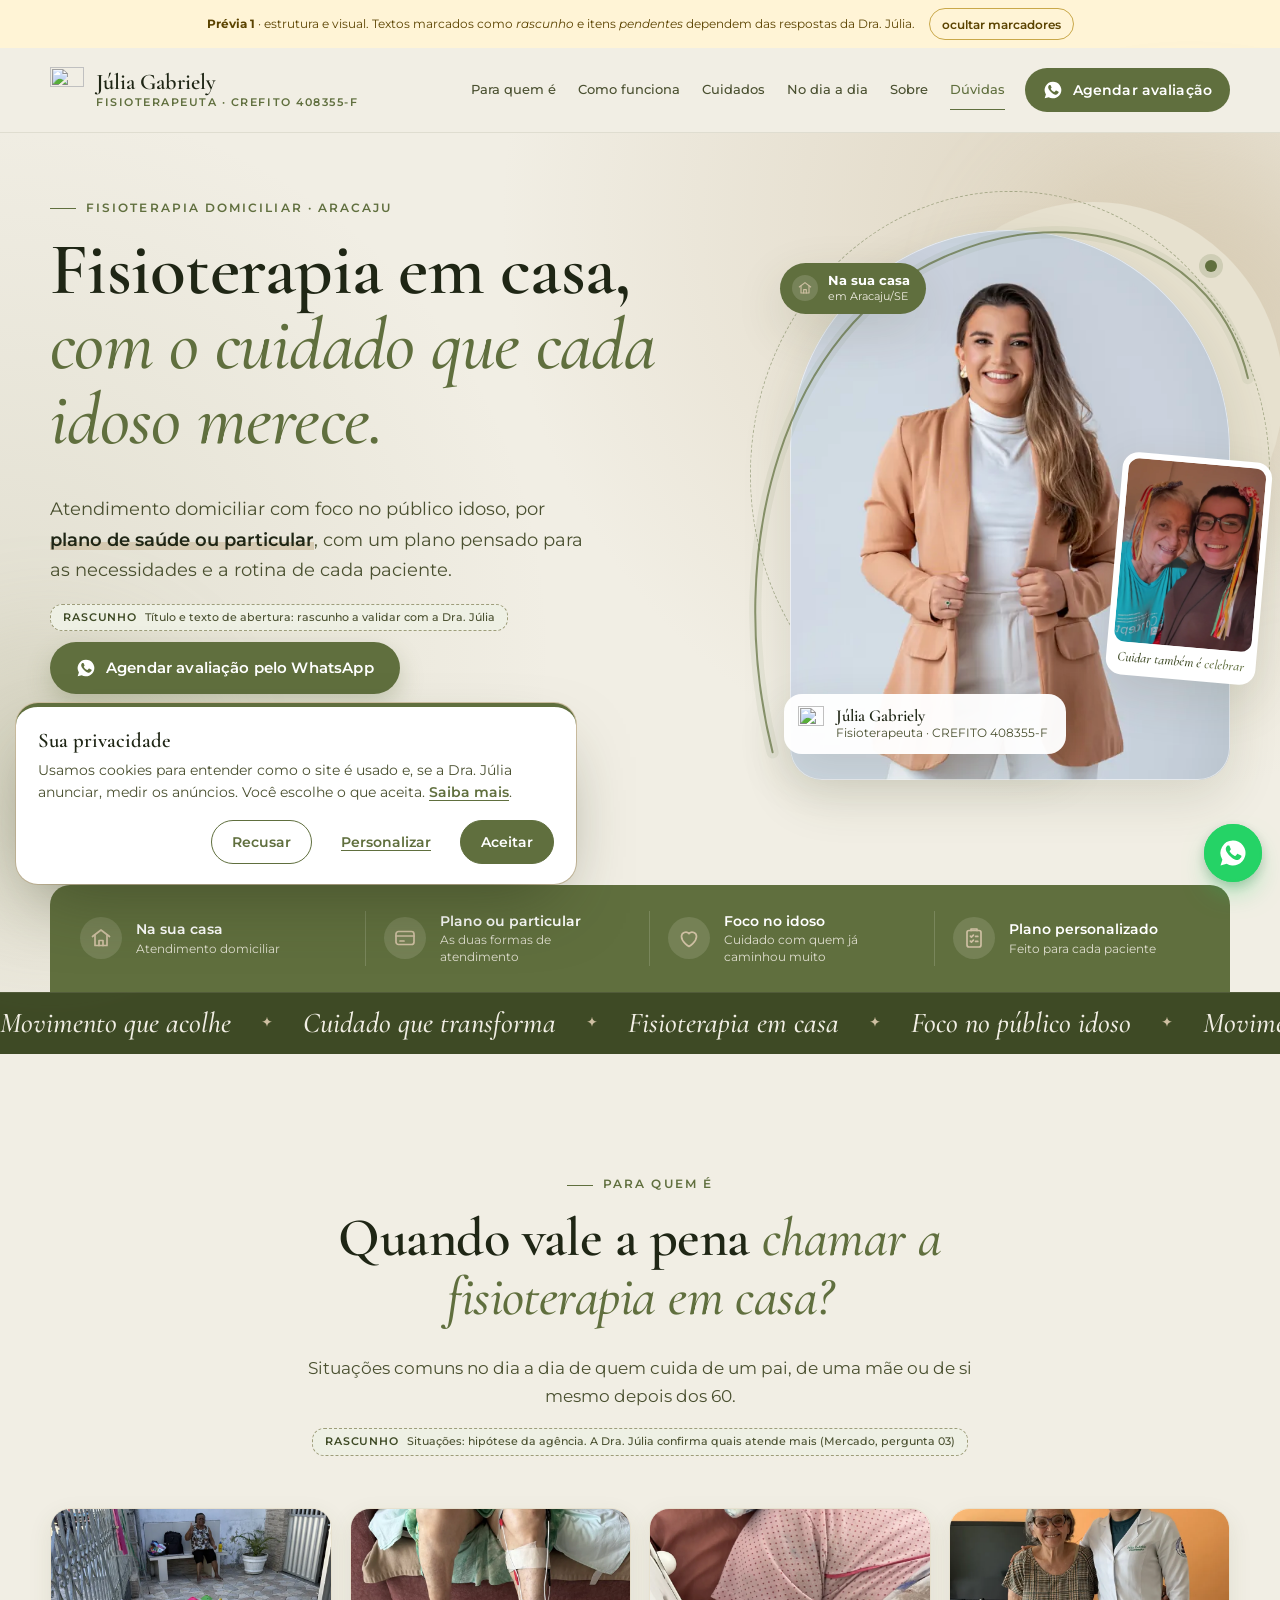
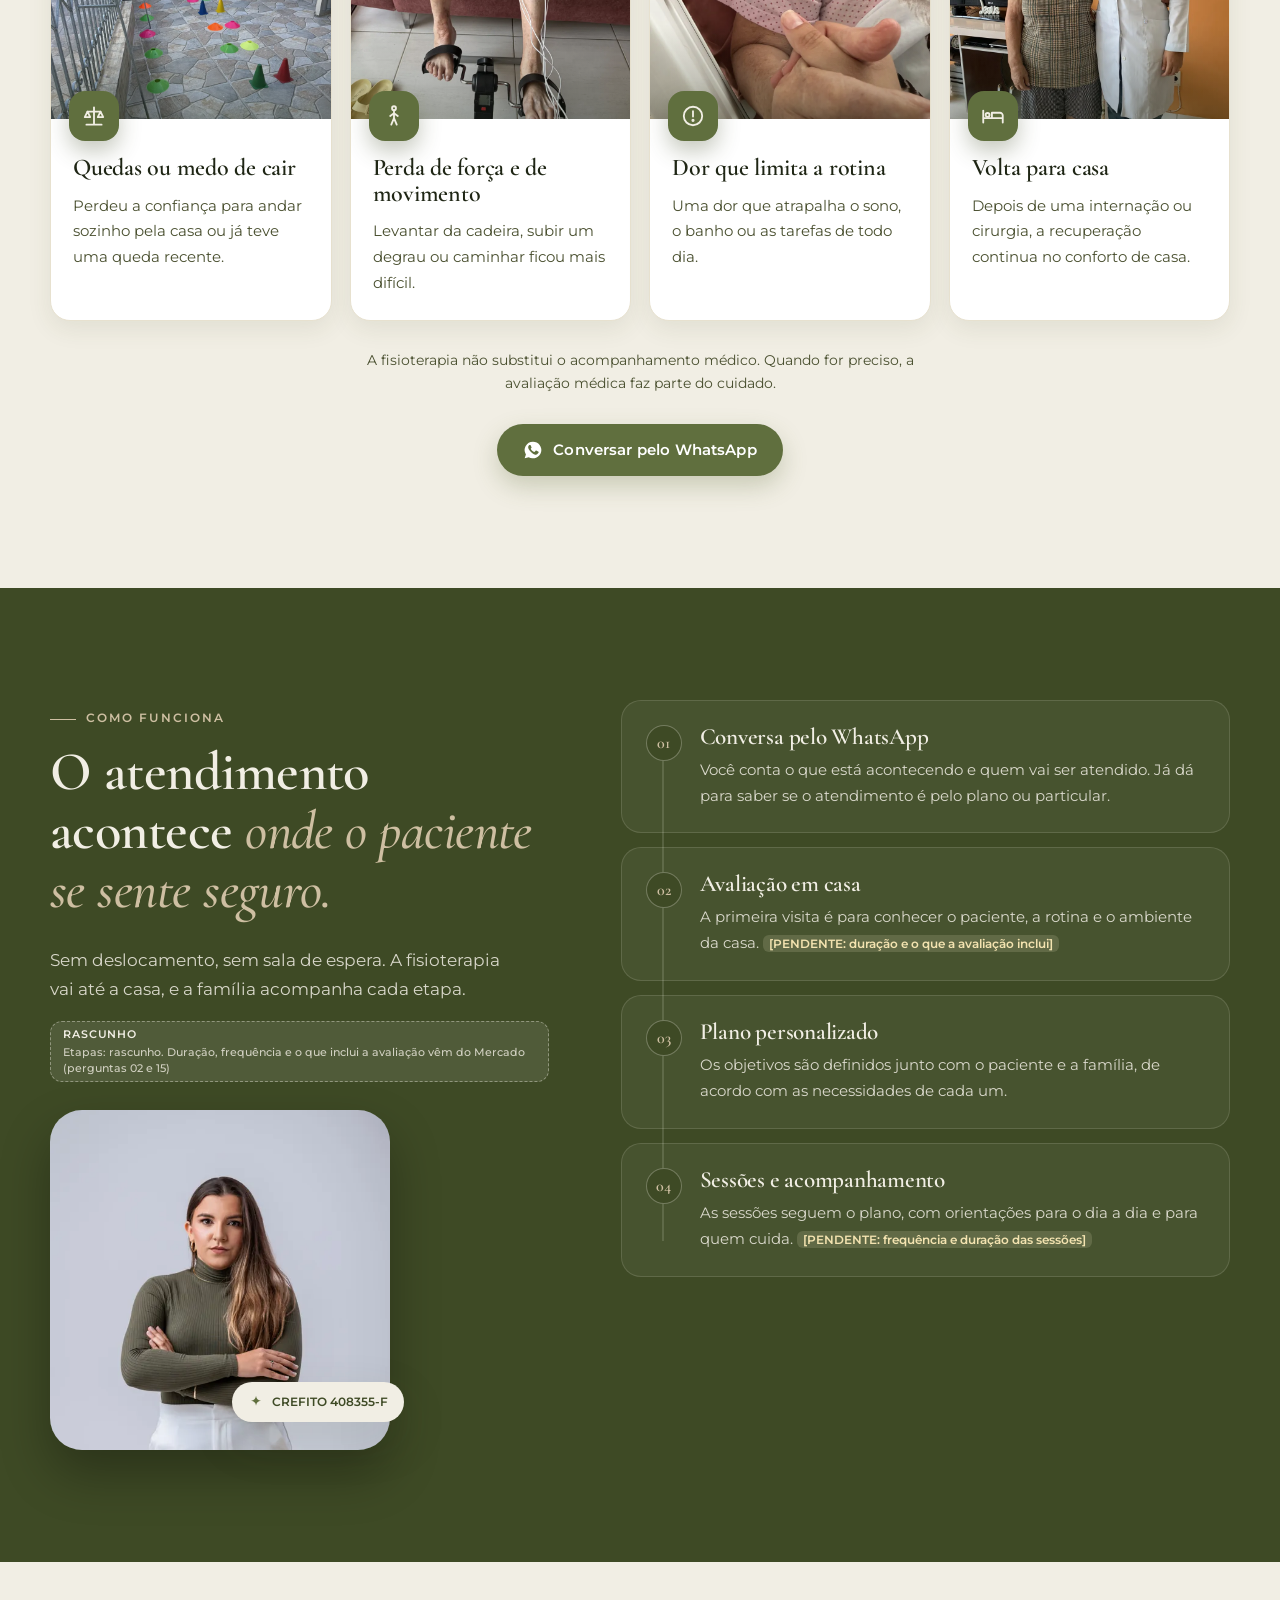
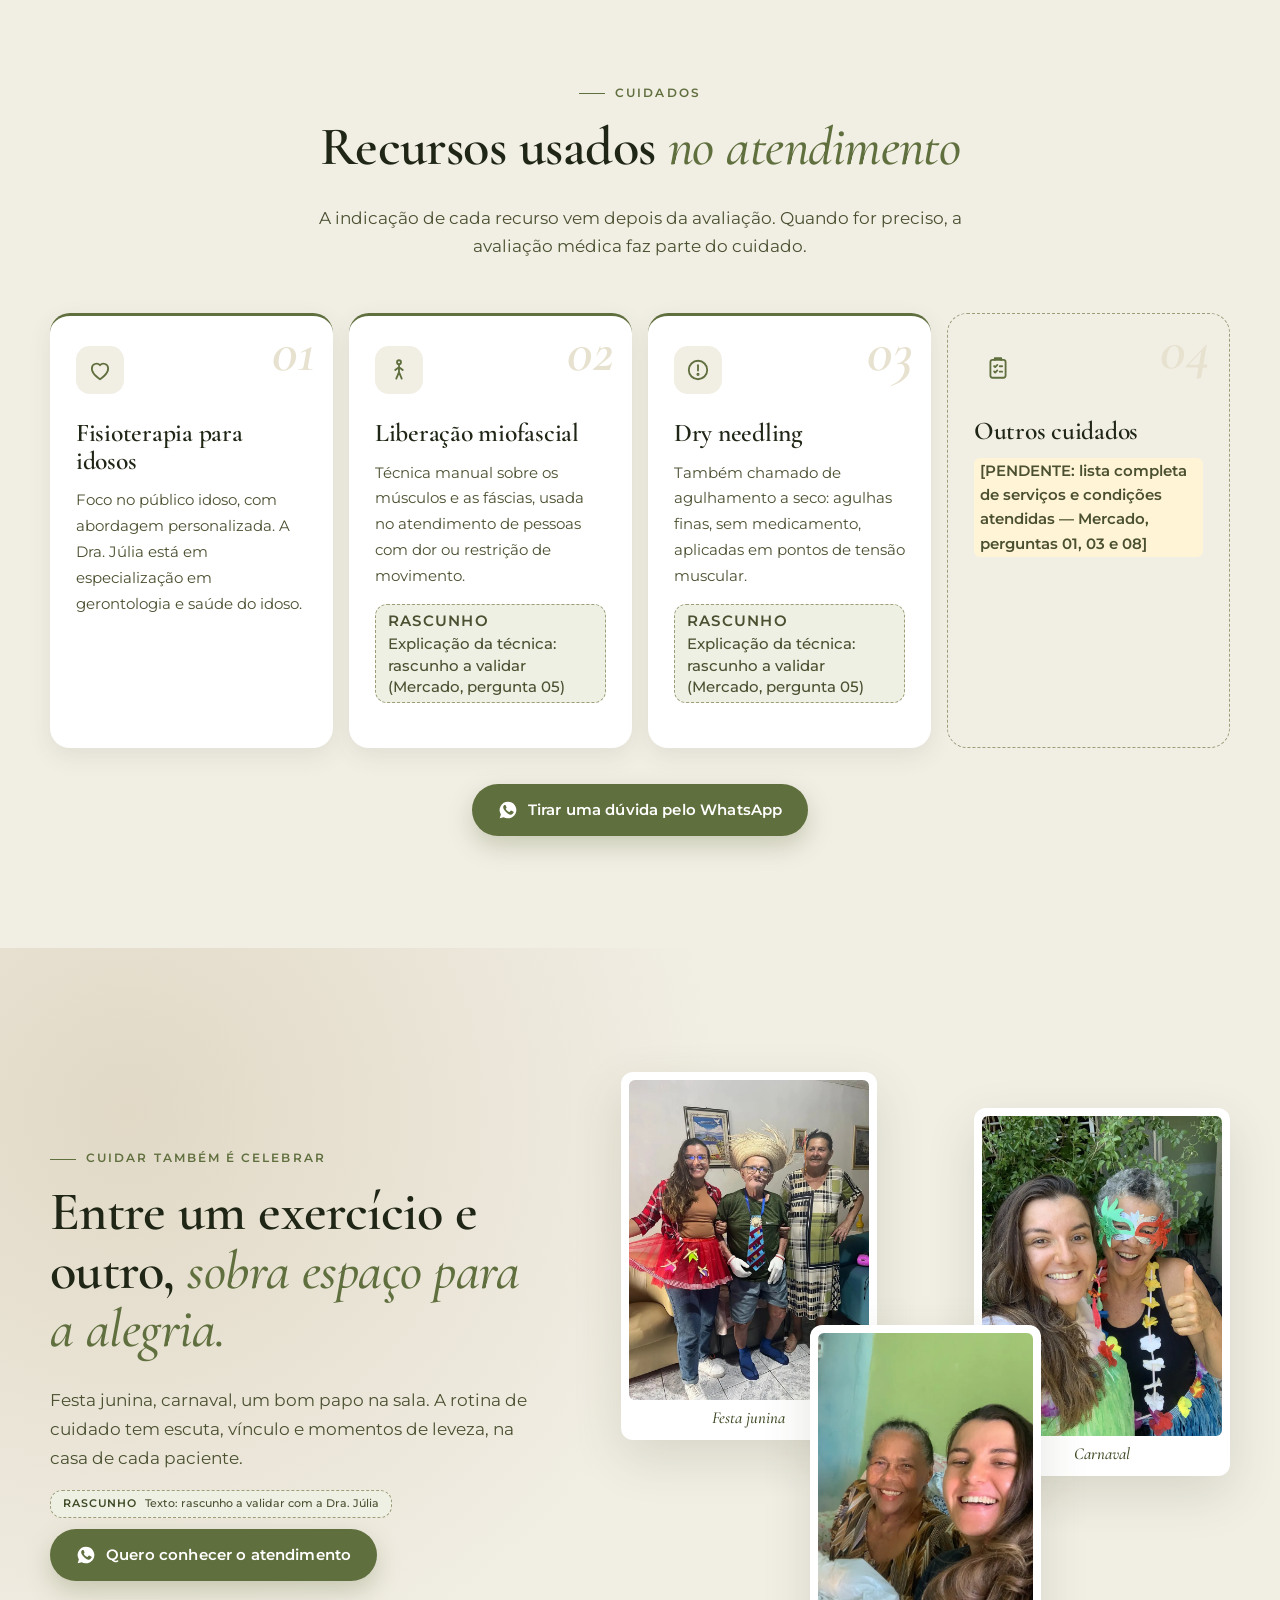
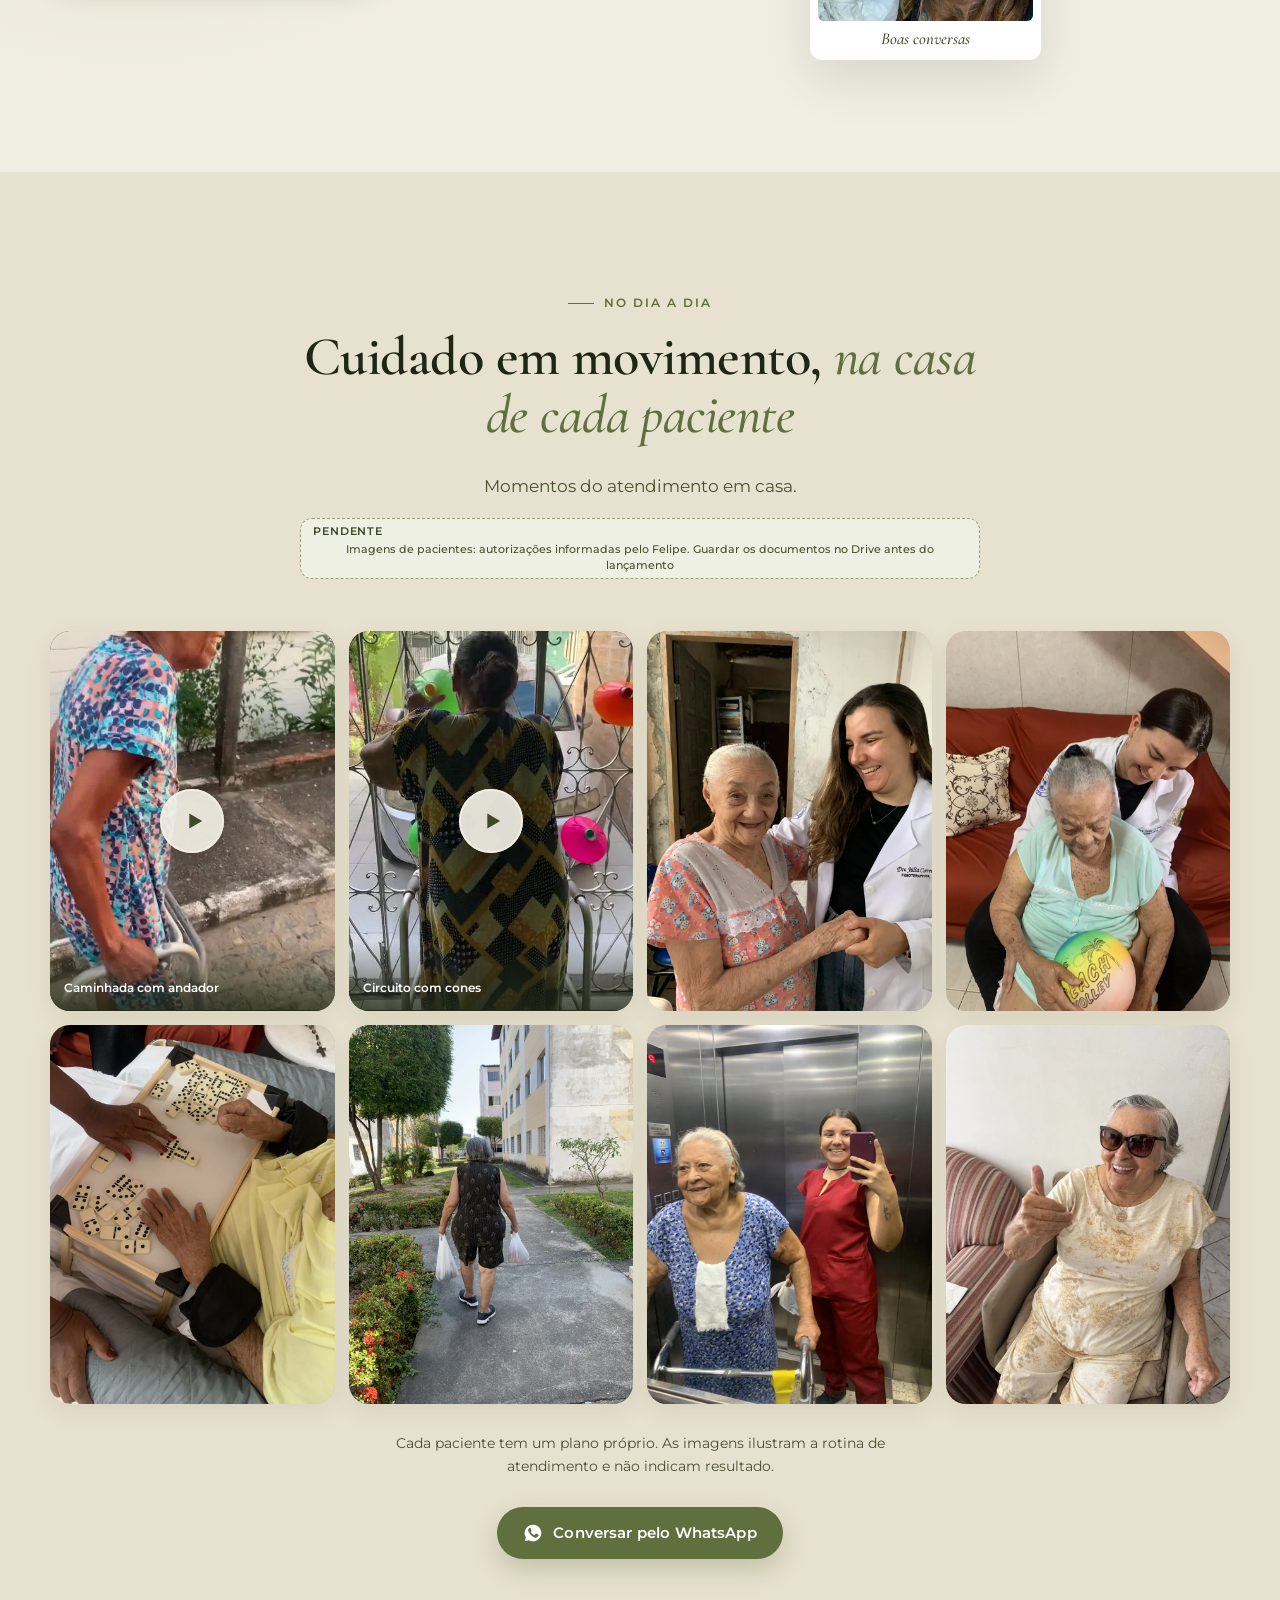
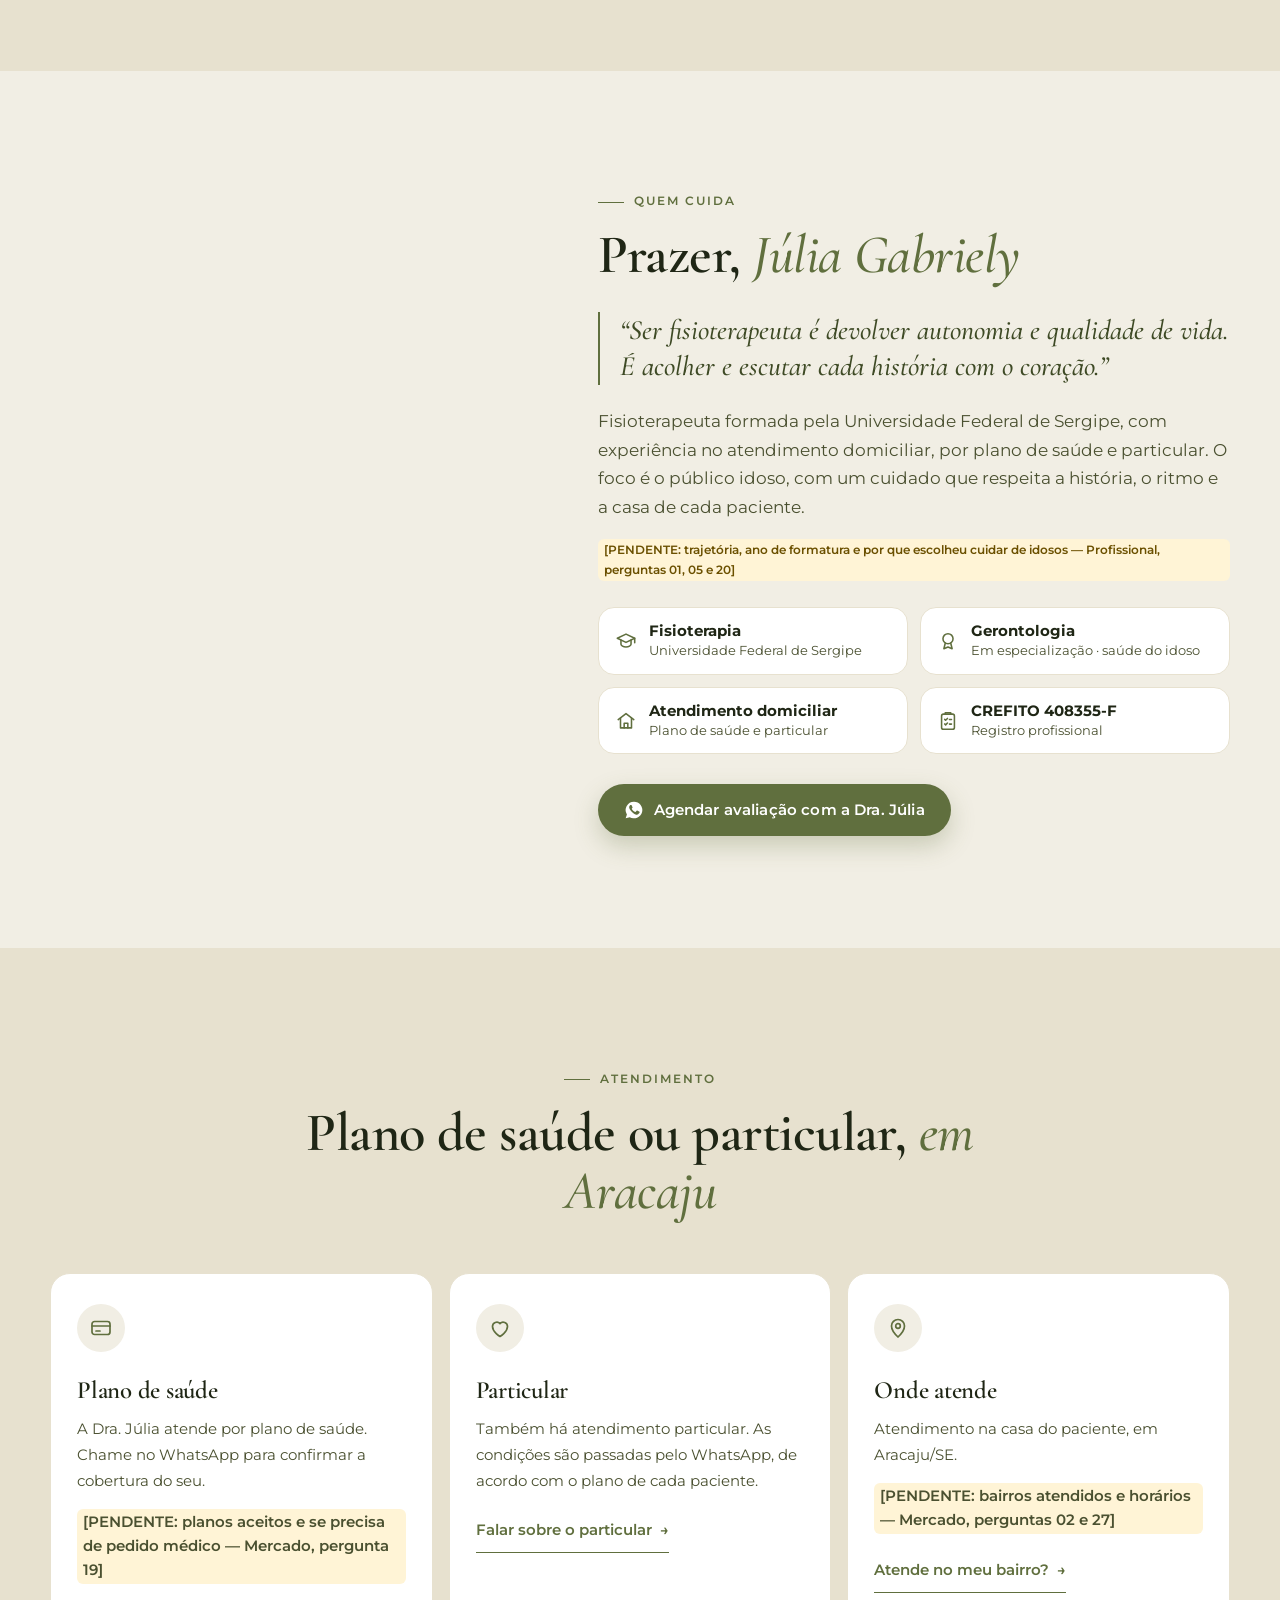
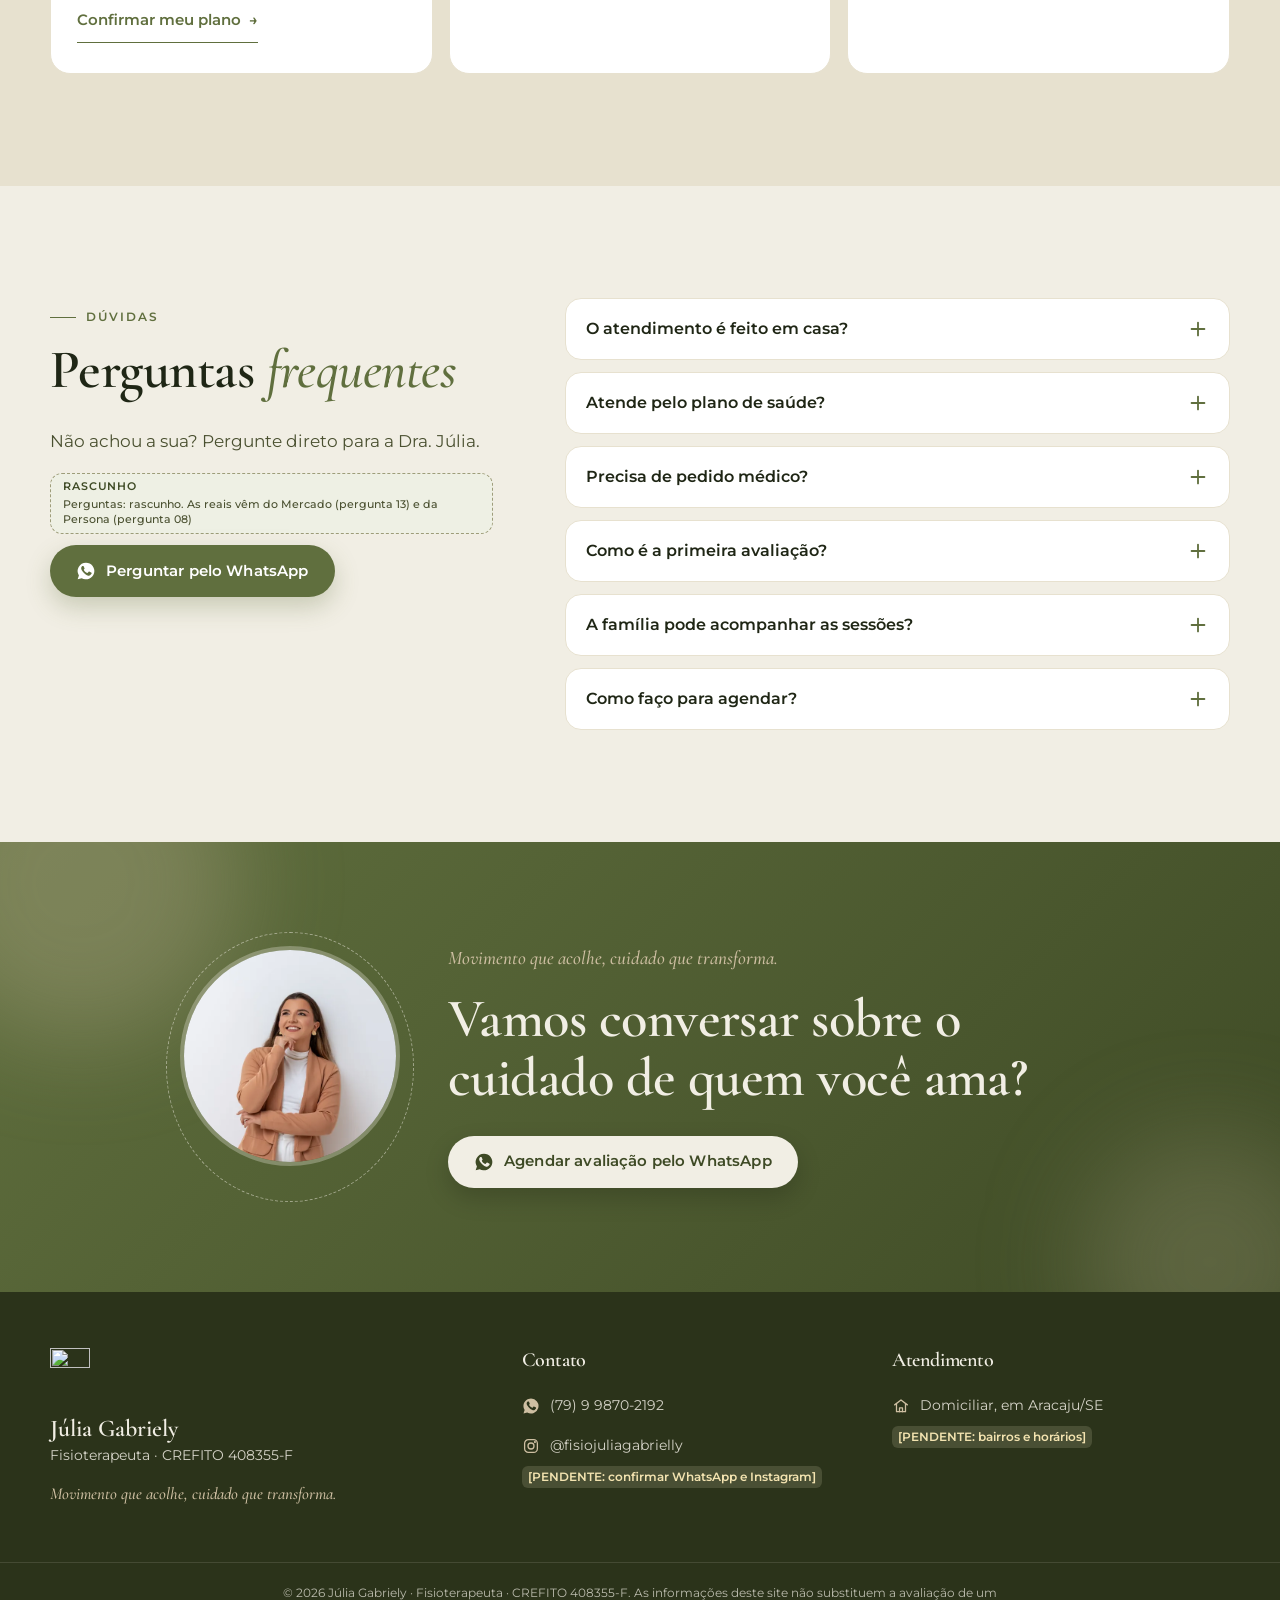
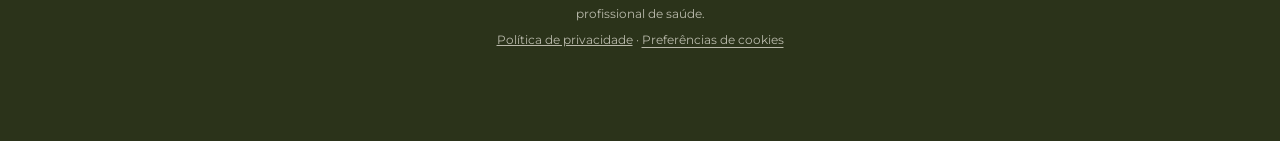
==== commit 0f04a58c: "Cria o formulário antes do WhatsApp, o aviso de cookies e os eventos do GTM Consentimento negado por" ====
--- a/index.html
+++ b/index.html
@@ -4,6 +4,44 @@
     <meta charset="utf-8">
     <meta name="viewport" content="width=device-width, initial-scale=1, viewport-fit=cover">
 
+    <!-- Consentimento (LGPD): tudo começa NEGADO e só muda quando a pessoa escolhe no aviso de cookies.
+         Precisa vir ANTES do Google Tag Manager. Se a pessoa já escolheu numa visita anterior, a escolha salva
+         (localStorage "jg_consent") é reaplicada aqui, antes de qualquer tag rodar. O aviso fica no consent.js. -->
+    <script>
+        window.dataLayer = window.dataLayer || [];
+        function gtag() { dataLayer.push(arguments); }
+        gtag("consent", "default", {
+            ad_storage: "denied", ad_user_data: "denied", ad_personalization: "denied",
+            analytics_storage: "denied", wait_for_update: 500
+        });
+        gtag("set", "ads_data_redaction", true);
+        (function () {
+            try {
+                var c = JSON.parse(localStorage.getItem("jg_consent") || "null");
+                if (c && c.v === 1) {
+                    gtag("consent", "update", {
+                        analytics_storage: c.a ? "granted" : "denied",
+                        ad_storage: c.m ? "granted" : "denied",
+                        ad_user_data: c.m ? "granted" : "denied",
+                        ad_personalization: c.m ? "granted" : "denied"
+                    });
+                    dataLayer.push({ event: "consent_update", consent_analytics: !!c.a, consent_marketing: !!c.m });
+                }
+            } catch (e) { }
+        })();
+    </script>
+    <!-- Google Tag Manager (contêiner do gestor de tráfego). GA4, Meta Pixel e Microsoft Clarity são configurados no
+         painel do GTM, nunca direto no código, para não duplicar. Passo a passo em docs/gtm-passo-a-passo.md.
+         PENDENTE: o gestor de tráfego envia o ID (GTM-XXXXXXX). Enquanto GTM_ID estiver vazio, nada é carregado.
+         Quando preencher, preencha também o ID no <noscript> logo depois do <body>. -->
+    <script>(function (w, d, s, l, i) {
+            if (!i) return;
+            w[l] = w[l] || []; w[l].push({ "gtm.start": new Date().getTime(), event: "gtm.js" }); var f = d.getElementsByTagName(s)[0],
+                j = d.createElement(s), dl = l != "dataLayer" ? "&l=" + l : ""; j.async = true; j.src =
+                    "https://www.googletagmanager.com/gtm.js?id=" + i + dl; f.parentNode.insertBefore(j, f);
+        })(window, document, "script", "dataLayer", "" /* GTM_ID */);</script>
+    <!-- Fim do Google Tag Manager -->
+
     <!-- PRÉVIA: enquanto não houver aprovação final, a página fica fora dos buscadores. -->
     <meta name="robots" content="noindex, nofollow">
 
@@ -12,8 +50,7 @@
     <meta name="theme-color" content="#606F3E">
 
     <!-- Contato: o script lê daqui. WhatsApp só com dígitos (DDI + DDD + número).
-         Número da "Recepção JG" (WhatsApp Business, print de 24/11/2026). O da apresentação da marca era (79) 9 9892-3963.
-         PENDENTE: confirmar com a Dra. Júlia qual vale. -->
+         PENDENTE: confirmar com a Dra. Júlia qual número vale. -->
     <meta name="whatsapp-number" content="5579998702192">
     <meta name="instagram-url" content="https://www.instagram.com/fisiojuliagabrielly/">
 
@@ -25,12 +62,16 @@
     <!-- Fontes equivalentes, até chegarem os arquivos de Edensor e Garet (ver Manual de Identidade Visual). -->
     <link href="https://fonts.googleapis.com/css2?family=Cormorant+Garamond:ital,wght@0,500;0,600;0,700;1,500;1,600&family=Montserrat:wght@400;500;600&display=swap" rel="stylesheet">
     <link rel="preload" as="image" href="assets/profissional/julia-topo-900.webp" imagesrcset="assets/profissional/julia-topo-560.webp 560w, assets/profissional/julia-topo-900.webp 900w" imagesizes="(min-width: 1024px) 440px, 86vw">
-    <link rel="stylesheet" href="styles.css?v=20261124-2">
+    <link rel="stylesheet" href="styles.css?v=20261124-3">
 </head>
 <body>
+<!-- GTM (noscript): PENDENTE o ID do gestor de tráfego. Quando existir, troque por:
+     <noscript><iframe src="https://www.googletagmanager.com/ns.html?id=GTM-XXXXXXX" height="0" width="0" style="display:none;visibility:hidden"></iframe></noscript> -->
 
 <!-- Ícones (um único sprite, sem bibliotecas externas). -->
 <svg width="0" height="0" style="position:absolute" aria-hidden="true">
+    <symbol id="i-x" viewBox="0 0 24 24"><path fill="none" stroke="currentColor" stroke-width="1.8" stroke-linecap="round" d="M6 6l12 12M18 6 6 18"/></symbol>
+    <symbol id="i-check" viewBox="0 0 24 24"><path fill="none" stroke="currentColor" stroke-width="2" stroke-linecap="round" stroke-linejoin="round" d="m5 12.5 4.5 4.5L19 7.5"/></symbol>
     <symbol id="i-whatsapp" viewBox="0 0 24 24"><path fill="currentColor" d="M12 2a10 10 0 0 0-8.5 15.3L2 22l4.9-1.4A10 10 0 1 0 12 2Zm5.7 14.2c-.2.7-1.4 1.3-2 1.4-.5 0-1.1.1-1.8-.2-3.8-1.4-6.3-5.3-6.5-5.6-.1-.2-1.2-1.6-1.2-3 0-1.5.8-2.2 1-2.5.3-.3.6-.3.8-.3h.6c.2 0 .4 0 .7.5l.9 2.2c.1.2.1.3 0 .5l-.7 1c-.1.2-.3.3-.1.6.2.3.8 1.2 1.6 2 1.1 1 2.1 1.3 2.4 1.5.3.1.5.1.7-.1l1.1-1.3c.2-.3.4-.3.7-.2l2.2 1.1c.3.2.5.2.6.4.1.1.1.7-.2 1.4Z"/></symbol>
     <symbol id="i-casa" viewBox="0 0 24 24"><g fill="none" stroke="currentColor" stroke-width="1.7" stroke-linecap="round" stroke-linejoin="round"><path d="M3.5 10.5 12 4l8.5 6.5"/><path d="M6 9v10.5h12V9"/><path d="M10 19.5v-5h4v5"/></g></symbol>
     <symbol id="i-cartao" viewBox="0 0 24 24"><g fill="none" stroke="currentColor" stroke-width="1.7" stroke-linecap="round"><rect x="3" y="5.5" width="18" height="13" rx="2.5"/><path d="M3 10h18M7 15h4"/></g></symbol>
@@ -208,8 +249,8 @@
         <div class="conteiner">
             <header class="cabeca centro">
                 <p class="sobretitulo">Cuidados</p>
-                <h2 id="cuidados-titulo">Recursos para <em>aliviar dores e recuperar movimentos</em></h2>
-                <p>Cada recurso entra no plano só quando faz sentido para o paciente, depois da avaliação.</p>
+                <h2 id="cuidados-titulo">Recursos usados <em>no atendimento</em></h2>
+                <p>A indicação de cada recurso vem depois da avaliação. Quando for preciso, a avaliação médica faz parte do cuidado.</p>
             </header>
             <div class="cuidados">
                 <article class="cuidado revelar" style="--i:0">
@@ -222,7 +263,7 @@
                     <span class="cuidado-num">02</span>
                     <svg aria-hidden="true"><use href="#i-passos"/></svg>
                     <h3>Liberação miofascial</h3>
-                    <p>Técnica manual sobre os músculos e as fáscias, usada no cuidado de dores e de restrições de movimento.</p>
+                    <p>Técnica manual sobre os músculos e as fáscias, usada no atendimento de pessoas com dor ou restrição de movimento.</p>
                     <p class="marcador rascunho" data-nota="Explicação da técnica: rascunho a validar (Mercado, pergunta 05)">rascunho</p>
                 </article>
                 <article class="cuidado revelar" style="--i:2">
@@ -269,7 +310,7 @@
             <header class="cabeca centro">
                 <p class="sobretitulo">No dia a dia</p>
                 <h2 id="atend-titulo">Cuidado em movimento, <em>na casa de cada paciente</em></h2>
-                <p>Momentos reais de atendimento, com a autorização de quem aparece nas imagens.</p>
+                <p>Momentos do atendimento em casa.</p>
                 <p class="marcador rascunho" data-nota="Imagens de pacientes: autorizações informadas pelo Felipe. Guardar os documentos no Drive antes do lançamento">pendente</p>
             </header>
             <div class="midia-grade">
@@ -436,11 +477,104 @@
     </div>
     <div class="rodape-base">
         <p>© <span data-ano>2026</span> Júlia Gabriely · Fisioterapeuta · CREFITO 408355-F. As informações deste site não substituem a avaliação de um profissional de saúde.</p>
+        <p><a href="politica-de-privacidade.html">Política de privacidade</a> · <button type="button" class="link-cookies" data-consent-open>Preferências de cookies</button></p>
     </div>
 </footer>
 
 <a class="whats-flutuante" href="#" data-wa data-wa-origin="botao_flutuante" aria-label="Conversar pelo WhatsApp"><svg aria-hidden="true"><use href="#i-whatsapp"/></svg></a>
 
-<script src="script.js?v=20261124-2" defer></script>
+<!-- FORMULÁRIO ANTES DO WHATSAPP (lead-form.js)
+     Todo botão com data-wa abre esta janela. Depois do envio, o WhatsApp abre com a mensagem do botão + as respostas,
+     e a janela mostra a confirmação. Sem JavaScript, os botões vão direto ao WhatsApp (href montado em script.js).
+     Só quatro perguntas, nenhuma sobre sintoma ou queixa (dado de saúde fica na conversa com a Dra. Júlia).
+     data-clarity-mask: o Microsoft Clarity não grava nada do que é digitado aqui. -->
+<div class="lead-modal" id="lead-modal" data-clarity-mask="true" hidden>
+    <div class="lead-fundo" data-lead-fechar></div>
+    <div class="lead-janela" role="dialog" aria-modal="true" aria-labelledby="lead-titulo" aria-describedby="lead-intro">
+        <button class="lead-fechar" type="button" data-lead-fechar aria-label="Fechar formulário"><svg aria-hidden="true"><use href="#i-x"/></svg></button>
+
+        <div class="lead-passo" id="lead-passo">
+            <span class="sobretitulo">Júlia Gabriely · Fisioterapeuta</span>
+            <h2 id="lead-titulo">Agende a avaliação pelo <em>WhatsApp</em></h2>
+            <p class="lead-intro" id="lead-intro">Quatro respostas rápidas e a conversa abre no WhatsApp com a mensagem pronta.</p>
+
+            <form class="lead-form" id="lead-form" novalidate>
+                <fieldset class="lead-campo" id="lead-paciente">
+                    <legend>Quem será atendido?</legend>
+                    <div class="lead-escolhas">
+                        <label class="lead-escolha"><input type="radio" name="paciente" value="proprio"><span>Eu mesmo(a)</span></label>
+                        <label class="lead-escolha"><input type="radio" name="paciente" value="pai_mae"><span>Meu pai ou minha mãe</span></label>
+                        <label class="lead-escolha"><input type="radio" name="paciente" value="outro_familiar"><span>Outro familiar</span></label>
+                    </div>
+                    <p class="lead-erro" id="lead-paciente-erro" hidden>Escolha uma opção.</p>
+                </fieldset>
+
+                <fieldset class="lead-campo" id="lead-convenio">
+                    <legend>Plano de saúde ou particular?</legend>
+                    <div class="lead-escolhas">
+                        <label class="lead-escolha"><input type="radio" name="convenio" value="plano"><span>Plano de saúde</span></label>
+                        <label class="lead-escolha"><input type="radio" name="convenio" value="particular"><span>Particular</span></label>
+                        <label class="lead-escolha"><input type="radio" name="convenio" value="nao_sei"><span>Ainda não sei</span></label>
+                    </div>
+                    <p class="lead-erro" id="lead-convenio-erro" hidden>Escolha uma opção.</p>
+                </fieldset>
+
+                <div class="lead-campo">
+                    <label for="lead-nome">Como podemos te chamar?</label>
+                    <input id="lead-nome" name="nome" type="text" placeholder="Seu nome" autocomplete="given-name" required>
+                    <p class="lead-erro" id="lead-nome-erro" hidden>Escreva seu nome.</p>
+                </div>
+
+                <div class="lead-campo">
+                    <label for="lead-whatsapp">Seu WhatsApp com DDD</label>
+                    <input id="lead-whatsapp" name="whatsapp" type="tel" inputmode="numeric" placeholder="(79) 99999-9999" autocomplete="tel-national" maxlength="15" required>
+                    <p class="lead-erro" id="lead-whatsapp-erro" hidden>Confira o número, com DDD.</p>
+                </div>
+
+                <button class="botao botao-destaque lead-enviar" type="submit"><svg aria-hidden="true"><use href="#i-whatsapp"/></svg>Continuar no WhatsApp</button>
+                <p class="lead-nota">Você confirma o envio da mensagem no WhatsApp. Suas respostas vão só para a conversa com a Dra. Júlia. <a href="politica-de-privacidade.html">Política de privacidade</a></p>
+            </form>
+        </div>
+
+        <!-- Confirmação: entra no lugar do formulário depois do envio -->
+        <div class="lead-sucesso" id="lead-sucesso" hidden>
+            <span class="lead-sucesso-icone" aria-hidden="true"><svg><use href="#i-check"/></svg></span>
+            <h2 id="lead-sucesso-titulo" tabindex="-1">Tudo certo<span id="lead-sucesso-nome"></span>!</h2>
+            <p class="lead-intro">Abrimos o WhatsApp da Dra. Júlia com a sua mensagem pronta. <strong>É só tocar em enviar por lá.</strong> Se ele não abriu, use o botão abaixo.</p>
+            <a class="botao botao-destaque lead-enviar" id="lead-sucesso-link" href="#" target="_blank" rel="noopener"><svg aria-hidden="true"><use href="#i-whatsapp"/></svg>Abrir o WhatsApp de novo</a>
+            <button class="lead-voltar" type="button" data-lead-fechar>Voltar ao site</button>
+        </div>
+    </div>
+</div>
+
+<!-- Aviso de cookies (consent.js): aparece até a pessoa escolher e reabre por "Preferências de cookies".
+     Nenhuma ferramenta de medição ou anúncio roda antes da escolha. -->
+<div class="cookie-aviso" id="aviso-cookies" role="dialog" aria-modal="false" aria-labelledby="cookie-titulo" aria-describedby="cookie-texto" hidden>
+    <p class="cookie-titulo" id="cookie-titulo">Sua privacidade</p>
+    <p class="cookie-texto" id="cookie-texto">Usamos cookies para entender como o site é usado e, se a Dra. Júlia anunciar, medir os anúncios. Você escolhe o que aceita. <a href="politica-de-privacidade.html">Saiba mais</a>.</p>
+    <div class="cookie-opcoes" hidden>
+        <label class="cookie-opcao">
+            <input type="checkbox" id="cookie-estatistica">
+            <span><strong>Estatística</strong>Google Analytics e Microsoft Clarity, para entender como o site é usado.</span>
+        </label>
+        <label class="cookie-opcao">
+            <input type="checkbox" id="cookie-marketing">
+            <span><strong>Marketing</strong>Google e Meta (Facebook e Instagram), para medir os anúncios.</span>
+        </label>
+    </div>
+    <div class="cookie-acoes">
+        <button class="cookie-botao" type="button" data-consent="recusar">Recusar</button>
+        <button class="cookie-botao cookie-botao-link" type="button" data-consent="personalizar">Personalizar</button>
+        <button class="cookie-botao cookie-botao-link" type="button" data-consent="salvar" hidden>Salvar escolha</button>
+        <button class="cookie-botao cookie-botao-principal" type="button" data-consent="aceitar">Aceitar</button>
+    </div>
+</div>
+
+<!-- Ordem importa: eventos.js cria window.juliaTrack; consent.js cria window.jgConsent; script.js monta os links do
+     WhatsApp e window.jgWhats; lead-form.js abre o formulário nos botões do WhatsApp. -->
+<script src="eventos.js?v=20261124-3" defer></script>
+<script src="consent.js?v=20261124-3" defer></script>
+<script src="script.js?v=20261124-3" defer></script>
+<script src="lead-form.js?v=20261124-3" defer></script>
 </body>
 </html>
--- a/styles.css
+++ b/styles.css
@@ -96,12 +96,12 @@
     .topo-dentro { gap: 10px; }
     .marca { gap: 9px; }
     .marca-texto strong { font-size: 1.25rem; }
-    .marca-texto small { font-size: .54rem; letter-spacing: .08em; }
+    .marca-texto small { font-size: .66rem; letter-spacing: .06em; }
 }
 .marca-simbolo { width: 34px; height: auto; }
 .marca-texto { display: grid; line-height: 1.1; }
 .marca-texto strong { font: 600 1.4rem/1 var(--fonte-titulo); color: var(--texto); }
-.marca-texto small { margin-top: 4px; font-size: .62rem; font-weight: 600; letter-spacing: .14em; text-transform: uppercase; color: var(--oliva); }
+.marca-texto small { margin-top: 4px; font-size: .68rem; font-weight: 600; letter-spacing: .14em; text-transform: uppercase; color: var(--oliva); }
 .menu { display: none; gap: 22px; }
 .menu a { font-size: .84rem; font-weight: 500; text-decoration: none; color: var(--texto-2); padding: 8px 0; border-bottom: 1px solid transparent; transition: color .2s, border-color .2s; }
 .menu a:hover, .menu a.ativo { color: var(--oliva); border-color: currentColor; }
@@ -280,6 +280,7 @@
 @keyframes pulsa { from { transform: scale(1); opacity: .8; } to { transform: scale(1.7); opacity: 0; } }
 .video-botao svg { width: 28px; height: 28px; margin-left: 3px; }
 .video-cartao.tocando .video-botao { opacity: 0; pointer-events: none; }
+.video-cartao.tocando .video-botao:focus-visible { opacity: 1; outline: 3px solid var(--creme); outline-offset: 3px; }
 .video-cartao.tocando { cursor: pointer; }
 @media (hover: hover) { .video-botao:hover { transform: scale(1.08); } }
 .fotos-grade { list-style: none; margin: 0; padding: 0; grid-column: 1 / -1; display: grid; gap: 14px; grid-template-columns: repeat(2, 1fr); }
@@ -331,8 +332,8 @@
 .faq-item button { width: 100%; min-height: 60px; display: flex; align-items: center; justify-content: space-between; gap: 16px; padding: 18px 20px; border: 0; background: none; cursor: pointer; text-align: left; font: 600 1rem/1.4 var(--fonte-texto); color: var(--texto); border-radius: 16px; }
 .faq-item button svg { color: var(--oliva); transition: transform .35s var(--ease); }
 .faq-item button[aria-expanded="true"] svg { transform: rotate(45deg); }
-.faq-resposta { display: grid; grid-template-rows: 0fr; transition: grid-template-rows .4s var(--ease); }
-.faq-item.aberto .faq-resposta { grid-template-rows: 1fr; }
+.faq-resposta { display: grid; grid-template-rows: 0fr; visibility: hidden; transition: grid-template-rows .4s var(--ease), visibility 0s linear .4s; }
+.faq-item.aberto .faq-resposta { grid-template-rows: 1fr; visibility: visible; transition-delay: 0s; }
 .faq-resposta > div { overflow: hidden; }
 .faq-resposta p { margin: 0; padding: 0 20px 20px; color: var(--texto-2); font-size: .95rem; }
 
@@ -422,3 +423,125 @@
     .js .p1, .p1 { transform: rotate(-5deg); } .js .p2, .p2 { transform: rotate(4deg); } .js .p3, .p3 { transform: rotate(-1.5deg); }
     .cartao-foto { transform: rotate(5deg); }
 }
+
+/* ==========================================================================
+   Prévia 2: formulário antes do WhatsApp (lead-form.js) e aviso de cookies (consent.js)
+   Tokens da marca; para mudar cor ou raio, mexa no :root lá em cima.
+   ========================================================================== */
+.link-cookies { padding: 0; border: 0; background: none; color: inherit; font: inherit; text-decoration: underline; text-underline-offset: 3px; cursor: pointer; }
+.rodape-base p + p { margin-top: 6px; }
+
+body.lead-aberto { overflow: hidden; }
+.lead-modal { position: fixed; inset: 0; z-index: 1100; display: grid; place-items: center; padding: 16px; }
+.lead-modal[hidden] { display: none; }
+.lead-fundo { position: absolute; inset: 0; background: rgba(46, 54, 28, .6); -webkit-backdrop-filter: blur(4px); backdrop-filter: blur(4px); opacity: 0; transition: opacity .3s var(--ease); }
+.lead-janela { position: relative; width: 100%; max-width: 480px; max-height: calc(100svh - 32px); overflow-y: auto; overscroll-behavior: contain; padding: 32px 26px 24px; border-radius: 24px; border-top: 4px solid var(--oliva); background: var(--branco); color: var(--texto); box-shadow: 0 40px 80px -30px rgba(46, 54, 28, .6); opacity: 0; transform: translateY(18px) scale(.98); transition: opacity .3s var(--ease), transform .35s var(--ease); }
+.lead-modal.aberto .lead-fundo, .lead-modal.aberto .lead-janela { opacity: 1; }
+.lead-modal.aberto .lead-janela { transform: none; }
+
+.lead-fechar { position: absolute; top: 14px; right: 14px; display: grid; place-items: center; width: 44px; height: 44px; border: 1px solid var(--bege); border-radius: 50%; background: var(--branco); color: var(--verde-profundo); cursor: pointer; transition: background .2s, color .2s; }
+.lead-fechar svg { width: 20px; height: 20px; }
+.lead-fechar:focus-visible, .lead-voltar:focus-visible, .cookie-botao:focus-visible, .link-cookies:focus-visible, .lead-campo input:focus-visible { outline: 3px solid var(--oliva); outline-offset: 3px; }
+@media (hover: hover) { .lead-fechar:hover { background: var(--verde-profundo); color: var(--creme); } }
+
+.lead-janela .sobretitulo { margin-bottom: 10px; padding-right: 48px; }
+.lead-janela h2 { margin: 0; padding-right: 40px; font: 600 clamp(1.7rem, 6vw, 2.1rem)/1.15 var(--fonte-titulo); color: var(--texto); }
+.lead-janela h2 em { font-style: italic; color: var(--oliva); }
+.lead-intro { margin: 10px 0 0; font-size: .95rem; line-height: 1.55; color: var(--texto-2); }
+
+.lead-form { display: grid; gap: 18px; margin-top: 22px; }
+.lead-campo { display: grid; gap: 8px; min-width: 0; margin: 0; padding: 0; border: 0; }
+.lead-campo > label, .lead-campo legend { padding: 0; font-size: .9rem; font-weight: 600; color: var(--verde-profundo); }
+.lead-campo legend { margin-bottom: 8px; }
+/* 16 px nos campos: o iPhone não aproxima a tela ao tocar */
+.lead-campo input[type="text"], .lead-campo input[type="tel"] { width: 100%; min-height: 52px; padding: 12px 16px; border: 1px solid rgba(62, 74, 37, .35); border-radius: 14px; background: var(--branco); color: var(--texto); font: 400 16px/1.4 var(--fonte-texto); }
+.lead-campo input::placeholder { color: #6F7566; }
+.lead-campo input[type="text"]:focus, .lead-campo input[type="tel"]:focus { outline: none; border-color: var(--oliva); box-shadow: 0 0 0 4px rgba(96, 111, 62, .22); }
+
+.lead-escolhas { display: flex; flex-wrap: wrap; gap: 8px; }
+.lead-escolha { position: relative; display: inline-flex; cursor: pointer; }
+.lead-escolha input { position: absolute; opacity: 0; width: 1px; height: 1px; }
+.lead-escolha span { display: inline-flex; align-items: center; min-height: 44px; padding: 10px 16px; border: 1px solid rgba(62, 74, 37, .35); border-radius: 999px; background: var(--branco); color: var(--texto); font-size: .92rem; font-weight: 500; line-height: 1.25; transition: background .2s, border-color .2s, color .2s; }
+.lead-escolha input:checked + span { border-color: var(--oliva); background: var(--oliva); color: var(--branco); }
+.lead-escolha input:focus-visible + span { outline: 3px solid var(--oliva); outline-offset: 3px; }
+@media (hover: hover) { .lead-escolha:hover span { border-color: var(--oliva); } }
+
+.lead-campo.invalido .lead-escolha span, .lead-campo input.invalido { border-color: #B3261E; }
+.lead-campo input.invalido { box-shadow: 0 0 0 3px rgba(179, 38, 30, .12); }
+.lead-erro { margin: 0; font-size: .82rem; font-weight: 600; color: #B3261E; }
+.lead-erro[hidden] { display: none; }
+
+.lead-enviar { width: 100%; margin-top: 4px; white-space: normal; }
+.lead-nota { margin: 0; text-align: center; font-size: .8rem; line-height: 1.5; color: var(--texto-2); }
+.lead-nota a { color: var(--oliva); font-weight: 600; text-decoration: underline; text-underline-offset: 3px; }
+
+.lead-sucesso { display: grid; justify-items: center; gap: 14px; padding: 8px 4px 2px; text-align: center; }
+.lead-sucesso[hidden] { display: none; }
+.lead-sucesso-icone { display: grid; place-items: center; width: 64px; height: 64px; border-radius: 50%; background: var(--creme); color: var(--oliva); }
+.lead-sucesso-icone svg { width: 30px; height: 30px; }
+.lead-sucesso h2 { padding-right: 0; }
+.lead-sucesso h2:focus { outline: none; }
+.lead-sucesso .lead-intro { margin: 0; }
+.lead-sucesso .lead-intro strong { color: var(--verde-profundo); }
+.lead-voltar { min-height: 44px; padding: 8px 12px; border: 0; background: none; color: var(--verde-profundo); font: 600 .9rem var(--fonte-texto); text-decoration: underline; text-underline-offset: 3px; cursor: pointer; }
+
+/* No celular a janela sobe de baixo, como uma gaveta */
+@media (max-width: 600px) {
+    .lead-modal { align-items: end; padding: 0; }
+    .lead-janela { max-width: none; max-height: 94svh; padding: 28px 20px calc(22px + env(safe-area-inset-bottom)); border-radius: 24px 24px 0 0; transform: translateY(40px); }
+}
+
+/* Aviso de cookies */
+.cookie-aviso { position: fixed; left: 16px; right: 16px; bottom: calc(16px + env(safe-area-inset-bottom)); z-index: 1000; max-width: 560px; padding: 22px 22px 20px; border-radius: 22px; border-top: 4px solid var(--oliva); background: var(--branco); color: var(--texto); box-shadow: 0 30px 70px -24px rgba(46, 54, 28, .55), 0 0 0 1px var(--bege); opacity: 0; transform: translateY(20px); transition: opacity .35s var(--ease), transform .4s var(--ease); }
+.cookie-aviso[hidden] { display: none; }
+.cookie-aviso.visivel { opacity: 1; transform: none; }
+.cookie-titulo { margin: 0; font: 600 1.3rem/1.2 var(--fonte-titulo); color: var(--texto); }
+.cookie-texto { margin: 6px 0 0; font-size: .88rem; line-height: 1.55; color: var(--texto-2); }
+.cookie-texto a { color: var(--oliva); font-weight: 600; text-decoration: underline; text-underline-offset: 3px; }
+.cookie-opcoes { display: grid; gap: 10px; margin-top: 14px; }
+.cookie-opcoes[hidden] { display: none; }
+.cookie-opcao { display: flex; align-items: flex-start; gap: 12px; padding: 12px 14px; border: 1px solid var(--bege); border-radius: 14px; background: var(--creme); cursor: pointer; }
+.cookie-opcao input { flex: none; width: 20px; height: 20px; margin: 2px 0 0; accent-color: var(--oliva); cursor: pointer; }
+.cookie-opcao span { font-size: .84rem; line-height: 1.45; color: var(--texto-2); }
+.cookie-opcao strong { display: block; font-size: .9rem; color: var(--verde-profundo); }
+.cookie-acoes { display: flex; flex-wrap: wrap; justify-content: flex-end; gap: 8px; margin-top: 16px; }
+.cookie-botao { min-height: 44px; padding: 10px 20px; border: 1px solid var(--oliva); border-radius: 999px; background: var(--branco); color: var(--oliva); font: 600 .9rem var(--fonte-texto); cursor: pointer; transition: background .2s, color .2s; }
+.cookie-botao[hidden] { display: none; }
+.cookie-botao-link { border-color: transparent; background: transparent; text-decoration: underline; text-underline-offset: 3px; }
+.cookie-botao-principal { background: var(--oliva); color: var(--branco); }
+@media (hover: hover) {
+    .cookie-botao:hover { background: var(--creme); }
+    .cookie-botao-link:hover { background: transparent; color: var(--verde-profundo); }
+    .cookie-botao-principal:hover { background: var(--verde-profundo); color: var(--branco); }
+}
+/* Aviso aberto no celular: o botão flutuante do WhatsApp sai do caminho */
+@media (max-width: 600px) { body.cookie-aberto .whats-flutuante { opacity: 0; pointer-events: none; transform: scale(.6); } }
+@media (max-width: 480px) {
+    .cookie-aviso { left: 10px; right: 10px; bottom: calc(10px + env(safe-area-inset-bottom)); padding: 18px 16px 16px; }
+    .cookie-acoes { justify-content: stretch; }
+    .cookie-acoes .cookie-botao:not(.cookie-botao-link) { flex: 1 1 0; }
+    .cookie-acoes .cookie-botao-link { order: 3; flex-basis: 100%; }
+}
+@media (prefers-reduced-motion: reduce) {
+    .lead-fundo, .lead-janela, .cookie-aviso { transition: none; transform: none; }
+}
+
+/* Páginas internas (política de privacidade e 404) */
+.pagina-legal { background: var(--creme); }
+.legal-topo { padding: 18px var(--gutter); border-bottom: 1px solid var(--bege); background: var(--creme); }
+.legal-topo a { display: inline-flex; align-items: center; gap: 12px; min-height: 44px; text-decoration: none; font: 600 1.25rem/1 var(--fonte-titulo); color: var(--texto); }
+.legal-topo img { width: 30px; height: auto; }
+.legal-artigo { max-width: 760px; margin: 0 auto; padding: 48px var(--gutter) 80px; }
+.legal-artigo h1 { margin: 0 0 8px; font: 600 clamp(2rem, 6vw, 2.8rem)/1.1 var(--fonte-titulo); }
+.legal-artigo h2 { margin: 36px 0 8px; font: 600 1.5rem/1.2 var(--fonte-titulo); color: var(--verde-profundo); }
+.legal-artigo p, .legal-artigo li { font-size: 1rem; line-height: 1.7; color: var(--texto-2); }
+.legal-artigo li { margin-bottom: 6px; }
+.legal-artigo .legal-data { font-size: .85rem; color: var(--texto-2); }
+.legal-artigo a, .legal-artigo .link-cookies { color: var(--oliva); font-weight: 600; text-decoration: underline; text-underline-offset: 3px; }
+.legal-artigo table { width: 100%; border-collapse: collapse; margin: 12px 0; font-size: .92rem; }
+.legal-artigo th, .legal-artigo td { padding: 10px 12px; border: 1px solid var(--bege); text-align: left; vertical-align: top; }
+.legal-artigo th { background: var(--bege-suave); color: var(--verde-profundo); }
+.pagina-404 { display: grid; place-items: center; min-height: 70svh; padding: 48px var(--gutter); text-align: center; }
+.pagina-404 h1 { margin: 0 0 12px; font: 600 clamp(2.2rem, 8vw, 3.4rem)/1.1 var(--fonte-titulo); }
+.pagina-404 h1 em { color: var(--oliva); }
+.pagina-404 p { max-width: 460px; margin: 0 auto 24px; color: var(--texto-2); }
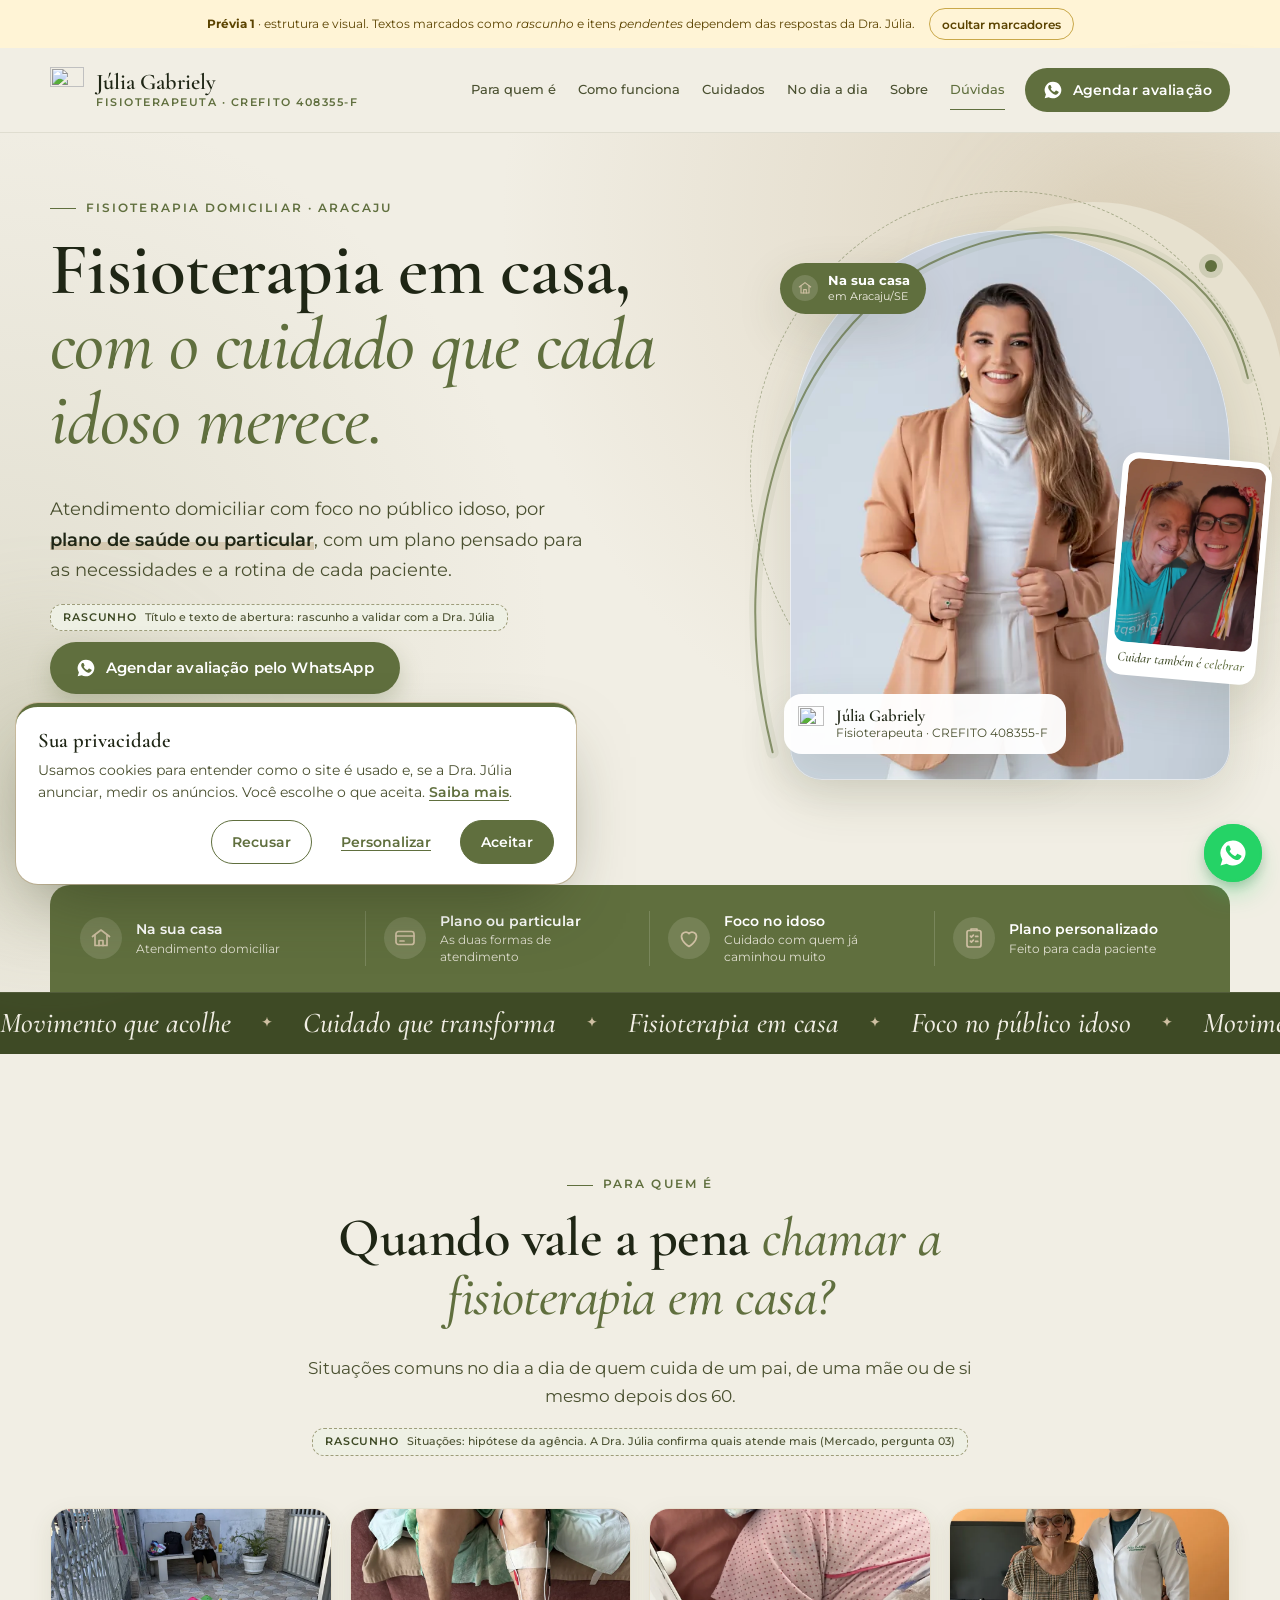
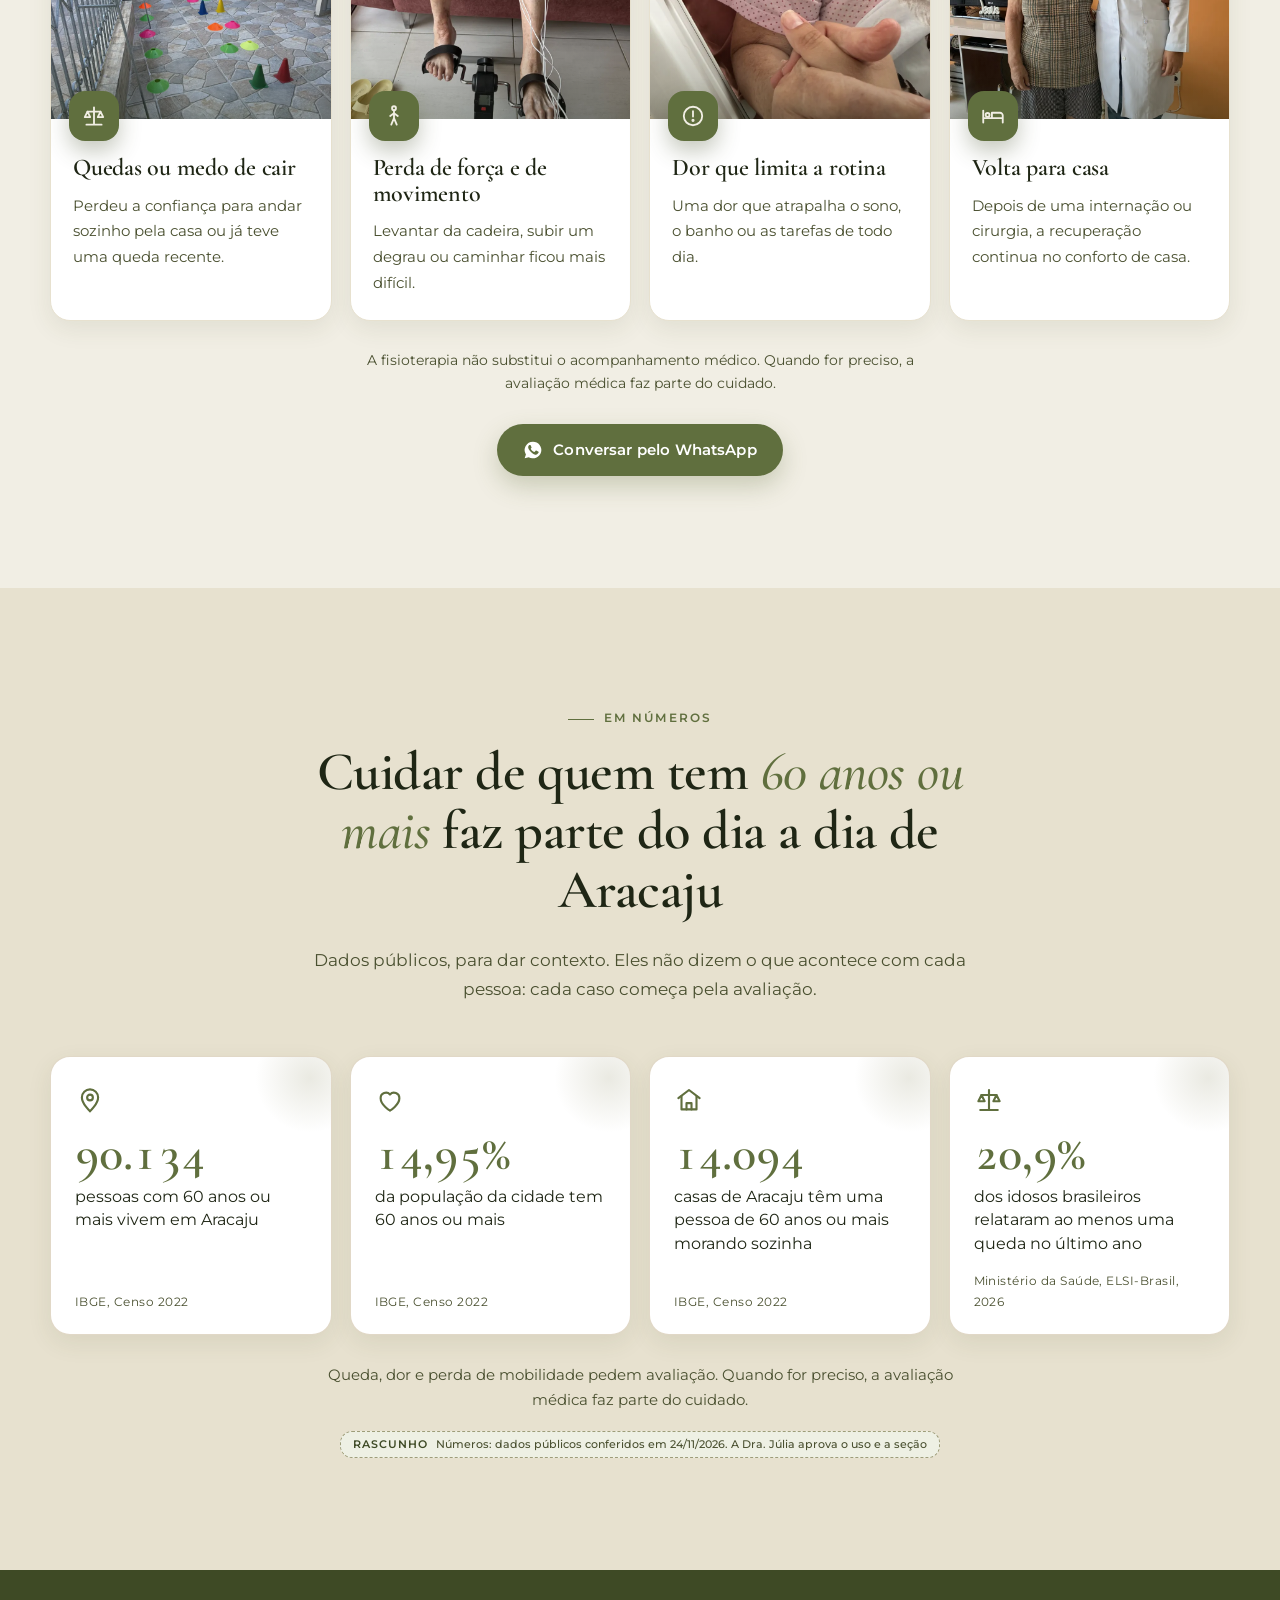
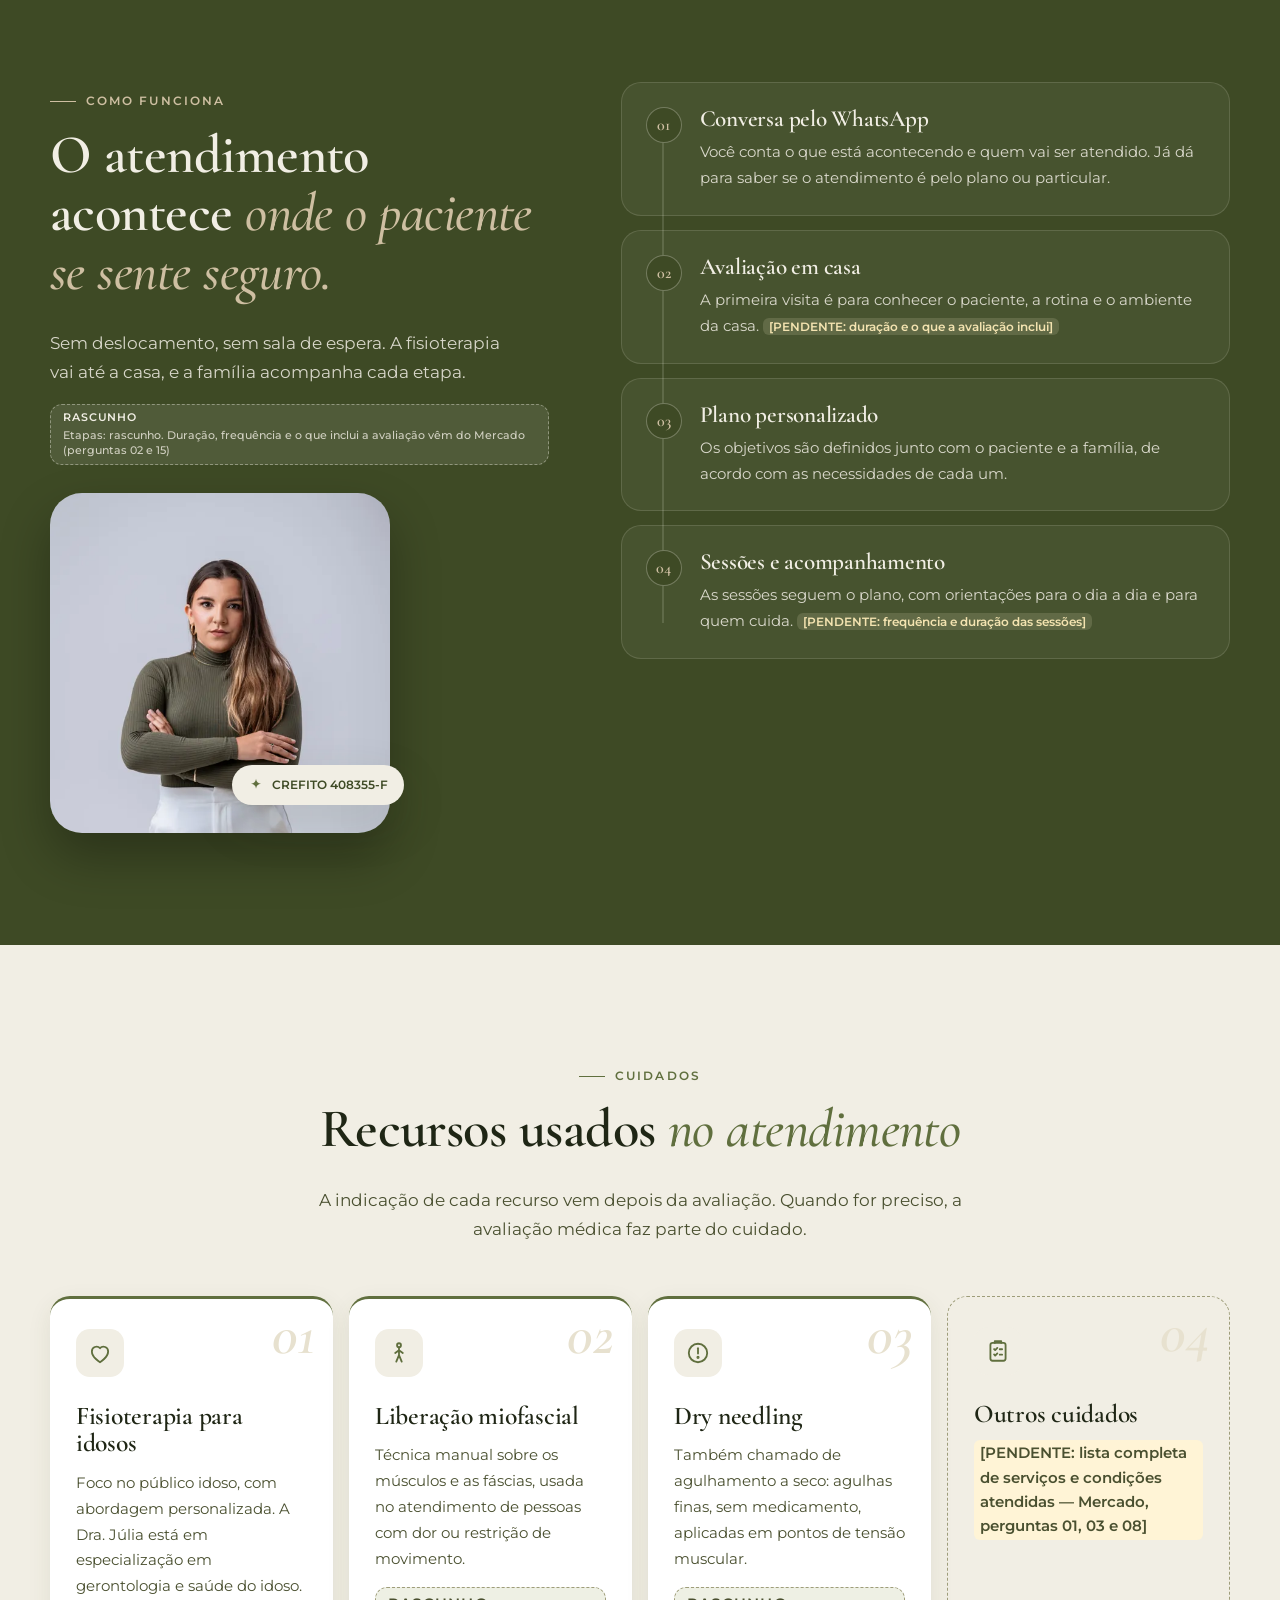
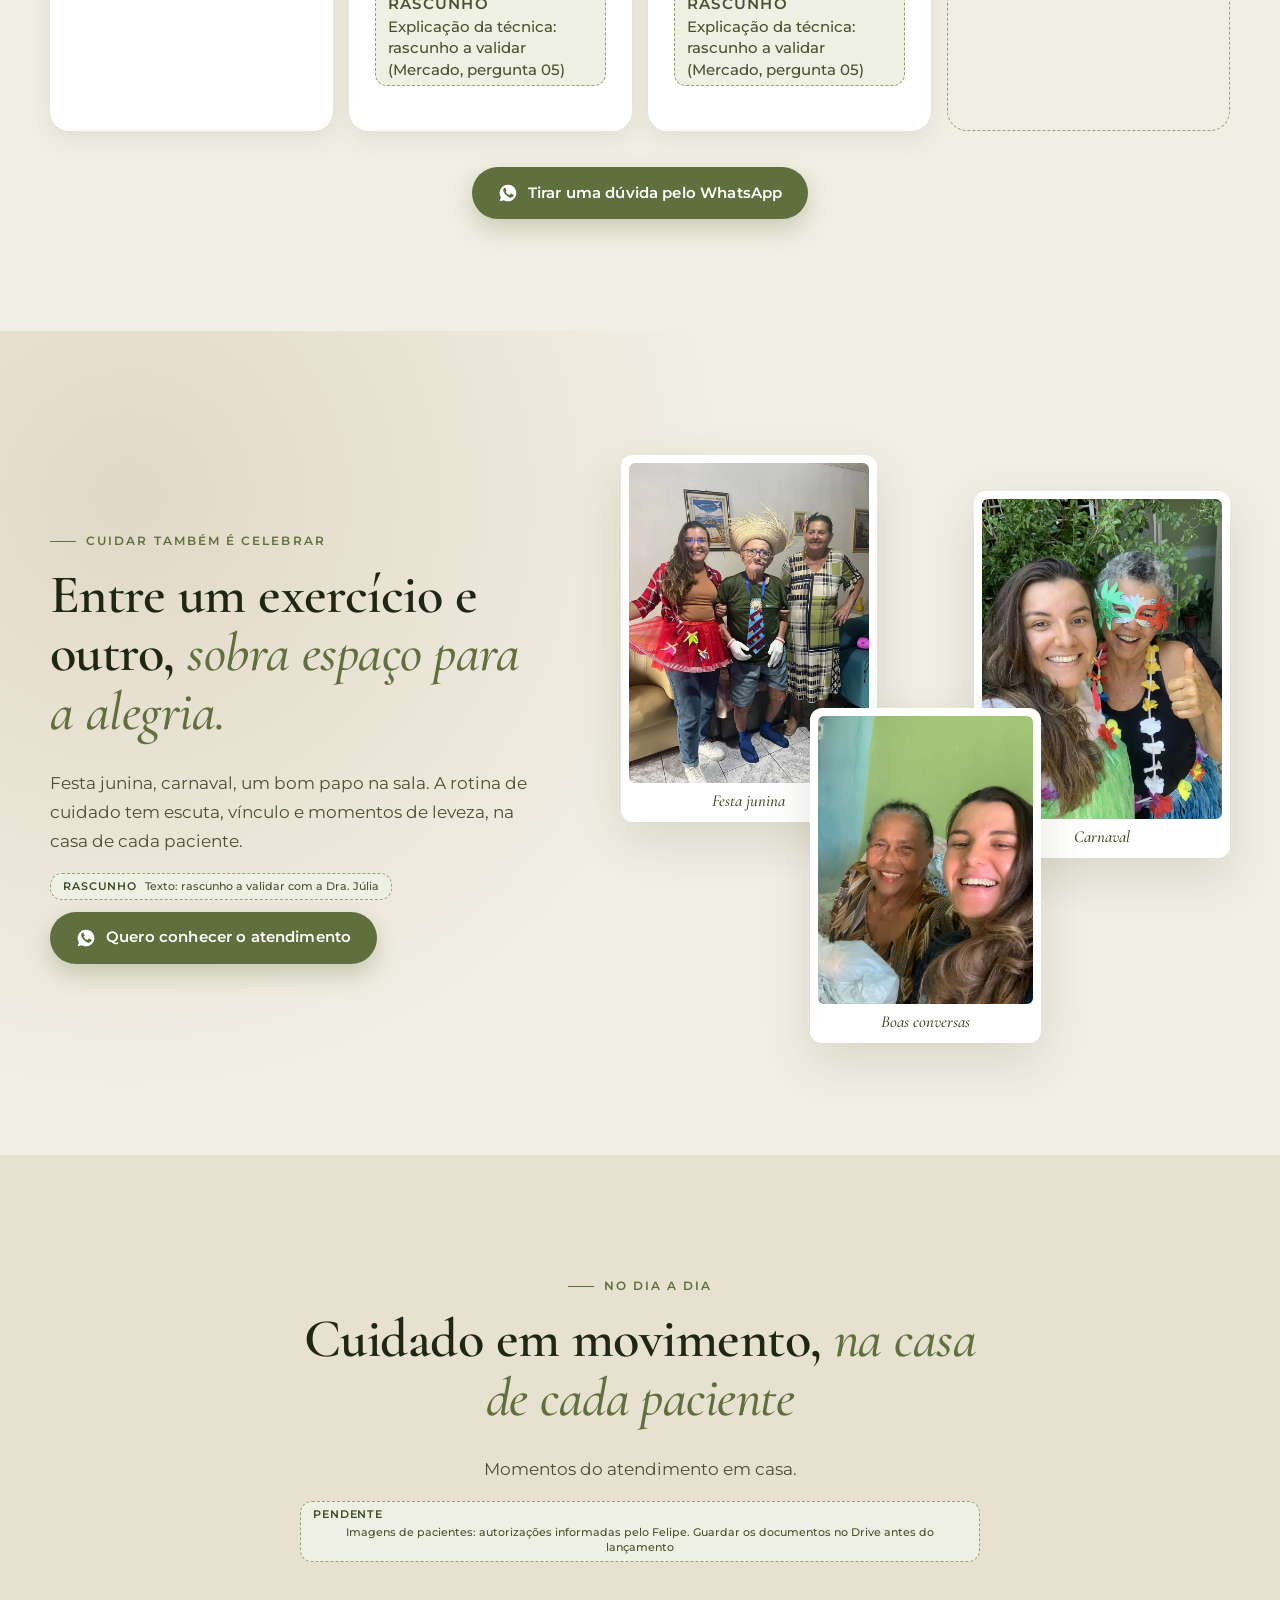
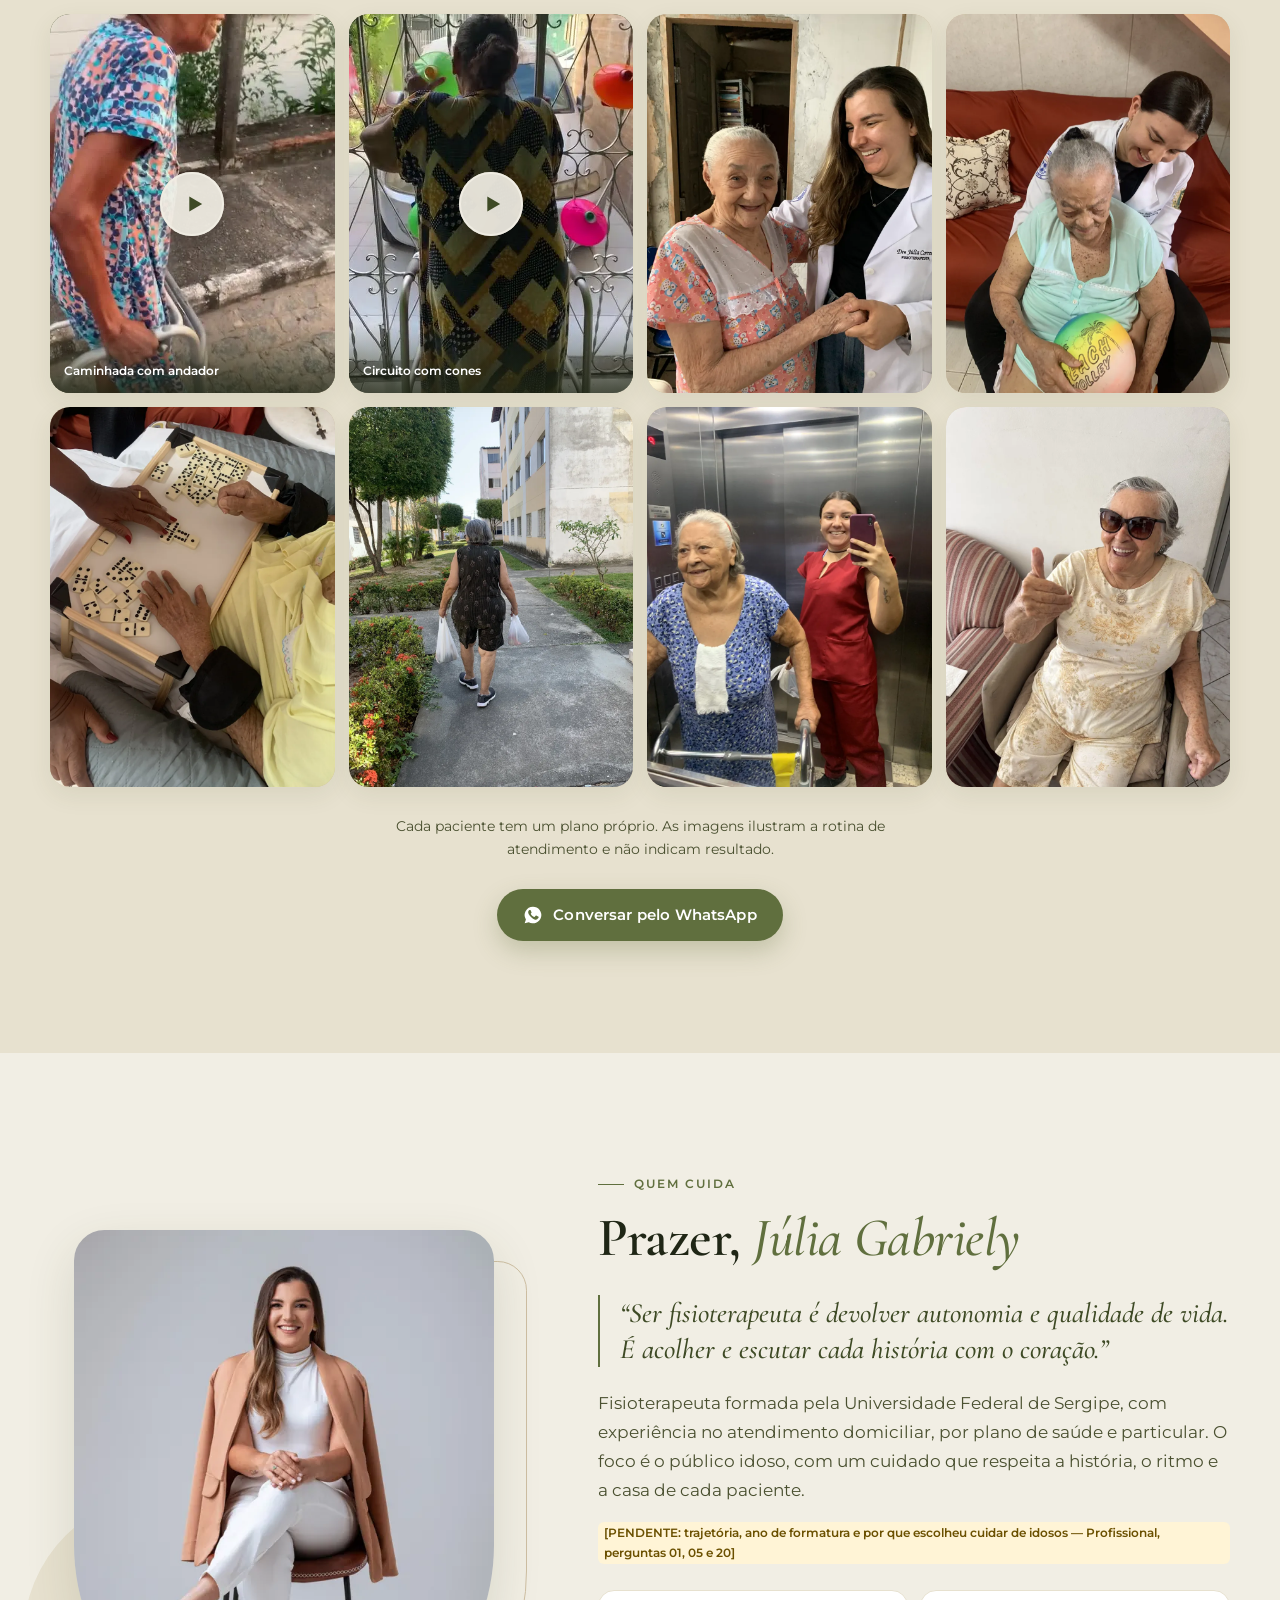
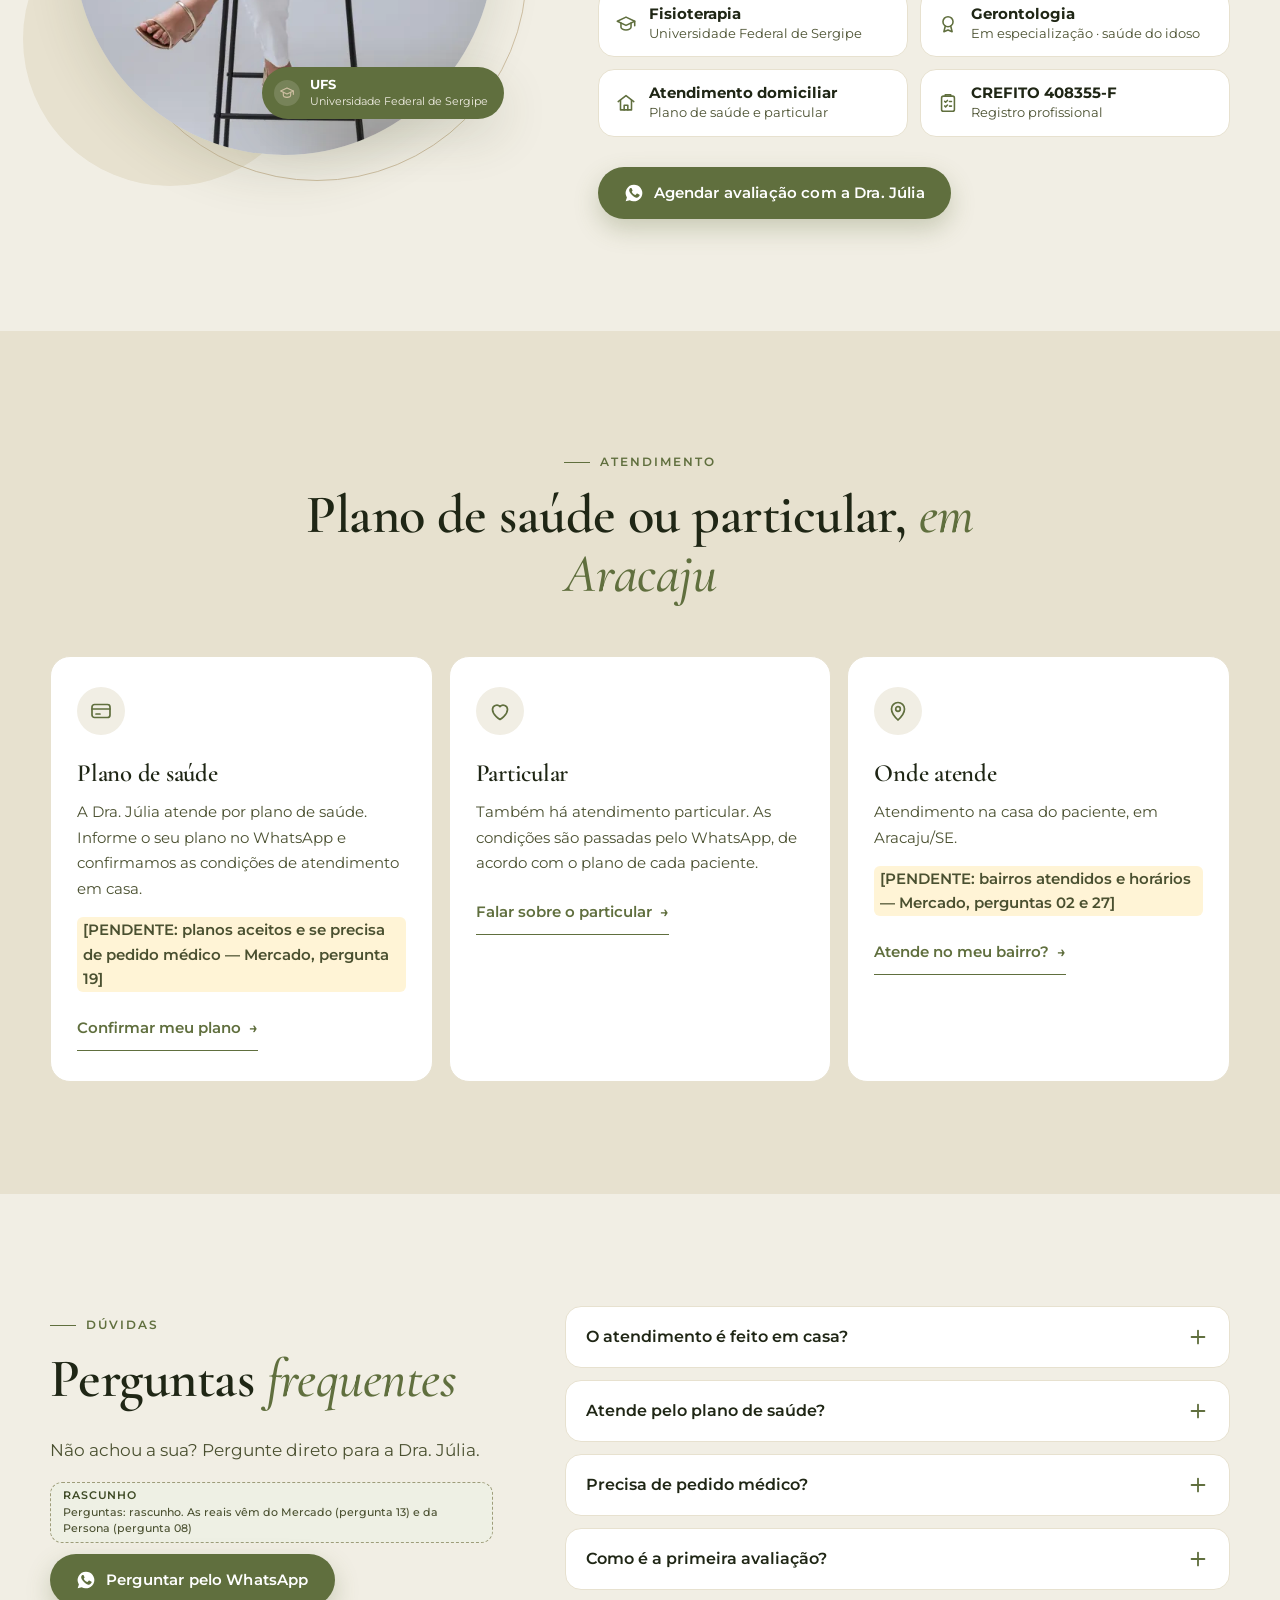
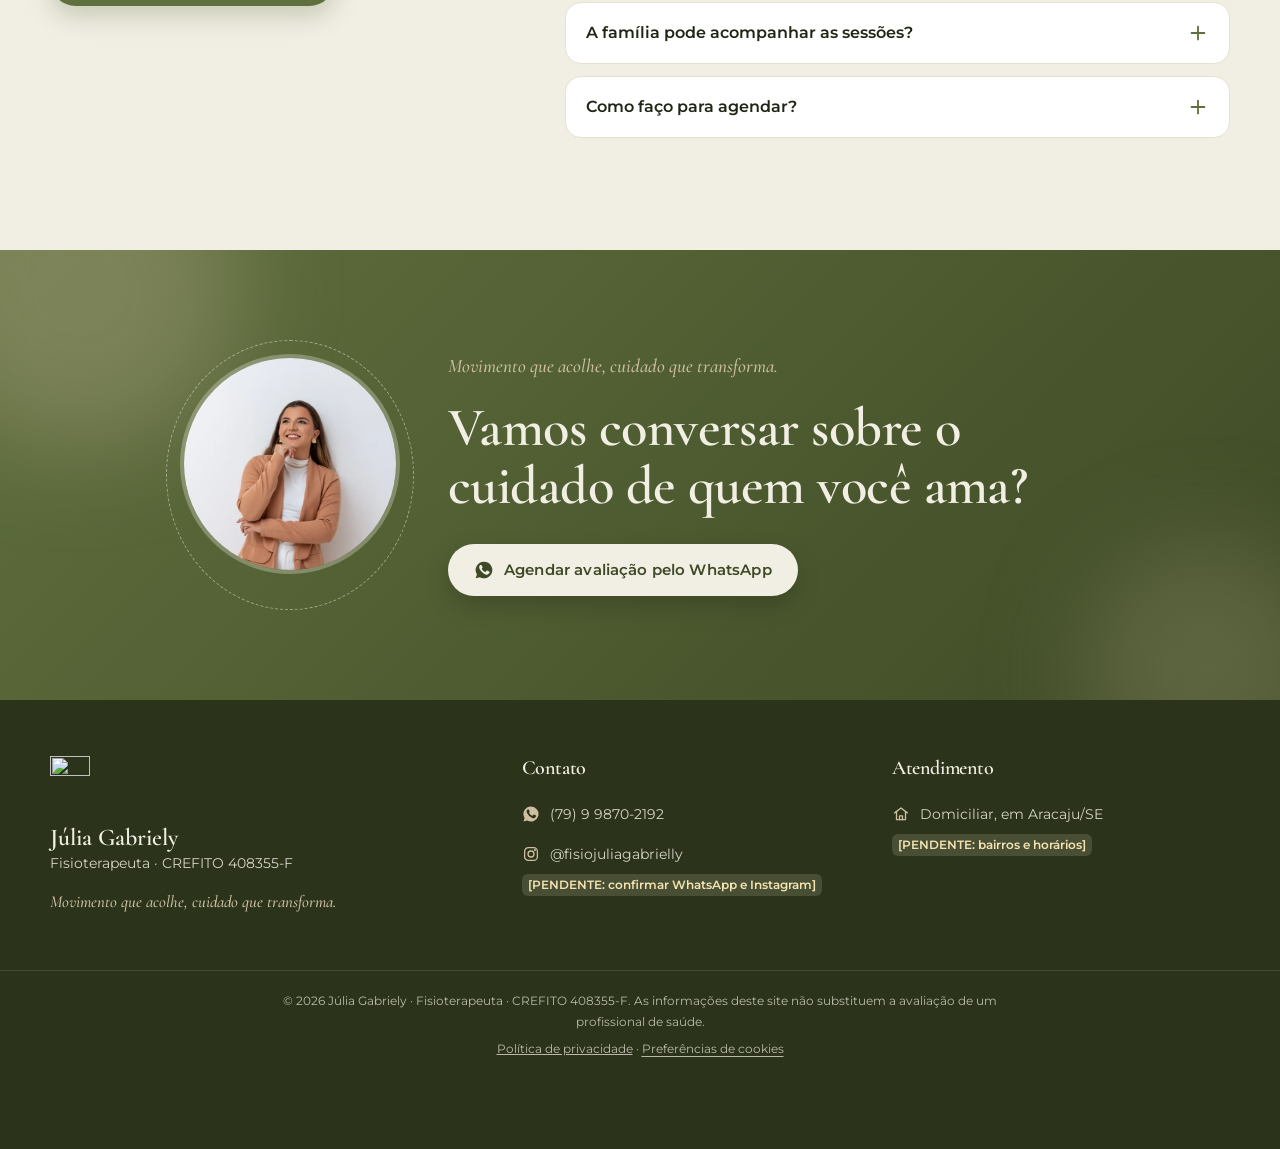
==== commit 1f941656: "Acrescenta a seção Em números e registra as informações levantadas Quatro dados públicos com fonte (" ====
--- a/index.html
+++ b/index.html
@@ -62,7 +62,7 @@
     <!-- Fontes equivalentes, até chegarem os arquivos de Edensor e Garet (ver Manual de Identidade Visual). -->
     <link href="https://fonts.googleapis.com/css2?family=Cormorant+Garamond:ital,wght@0,500;0,600;0,700;1,500;1,600&family=Montserrat:wght@400;500;600&display=swap" rel="stylesheet">
     <link rel="preload" as="image" href="assets/profissional/julia-topo-900.webp" imagesrcset="assets/profissional/julia-topo-560.webp 560w, assets/profissional/julia-topo-900.webp 900w" imagesizes="(min-width: 1024px) 440px, 86vw">
-    <link rel="stylesheet" href="styles.css?v=20261124-3">
+    <link rel="stylesheet" href="styles.css?v=20261124-4">
 </head>
 <body>
 <!-- GTM (noscript): PENDENTE o ID do gestor de tráfego. Quando existir, troque por:
@@ -218,6 +218,47 @@
             </ul>
             <p class="nota-centro">A fisioterapia não substitui o acompanhamento médico. Quando for preciso, a avaliação médica faz parte do cuidado.</p>
             <div class="centro"><a class="botao botao-destaque" href="#" data-wa data-wa-origin="para_quem"><svg aria-hidden="true"><use href="#i-whatsapp"/></svg>Conversar pelo WhatsApp</a></div>
+        </div>
+    </section>
+
+    <!-- ============ EM NÚMEROS ============
+         Só dados públicos, com fonte e ano, para contexto. Nenhum número fala de resultado do atendimento.
+         Valores escritos no HTML; o script.js faz a contagem animada (sem movimento para quem reduz animações). -->
+    <section class="secao secao-numeros" id="numeros" aria-labelledby="numeros-titulo">
+        <div class="conteiner">
+            <header class="cabeca centro">
+                <p class="sobretitulo">Em números</p>
+                <h2 id="numeros-titulo">Cuidar de quem tem <em>60 anos ou mais</em> faz parte do dia a dia de Aracaju</h2>
+                <p>Dados públicos, para dar contexto. Eles não dizem o que acontece com cada pessoa: cada caso começa pela avaliação.</p>
+            </header>
+            <ul class="numeros-grade">
+                <li class="numero revelar" style="--i:0">
+                    <svg aria-hidden="true"><use href="#i-pin"/></svg>
+                    <strong class="numero-valor" data-contar="90134" data-casas="0">90.134</strong>
+                    <span class="numero-texto">pessoas com 60 anos ou mais vivem em Aracaju</span>
+                    <small>IBGE, Censo 2022</small>
+                </li>
+                <li class="numero revelar" style="--i:1">
+                    <svg aria-hidden="true"><use href="#i-maos"/></svg>
+                    <strong class="numero-valor" data-contar="14.95" data-casas="2" data-sufixo="%">14,95%</strong>
+                    <span class="numero-texto">da população da cidade tem 60 anos ou mais</span>
+                    <small>IBGE, Censo 2022</small>
+                </li>
+                <li class="numero revelar" style="--i:2">
+                    <svg aria-hidden="true"><use href="#i-casa"/></svg>
+                    <strong class="numero-valor" data-contar="14094" data-casas="0">14.094</strong>
+                    <span class="numero-texto">casas de Aracaju têm uma pessoa de 60 anos ou mais morando sozinha</span>
+                    <small>IBGE, Censo 2022</small>
+                </li>
+                <li class="numero revelar" style="--i:3">
+                    <svg aria-hidden="true"><use href="#i-equilibrio"/></svg>
+                    <strong class="numero-valor" data-contar="20.9" data-casas="1" data-sufixo="%">20,9%</strong>
+                    <span class="numero-texto">dos idosos brasileiros relataram ao menos uma queda no último ano</span>
+                    <small>Ministério da Saúde, ELSI-Brasil, 2026</small>
+                </li>
+            </ul>
+            <p class="numeros-nota">Queda, dor e perda de mobilidade pedem avaliação. Quando for preciso, a avaliação médica faz parte do cuidado.</p>
+            <p class="marcador rascunho" data-nota="Números: dados públicos conferidos em 24/11/2026. A Dra. Júlia aprova o uso e a seção">rascunho</p>
         </div>
     </section>
 
@@ -378,7 +419,7 @@
                 <article class="info-cartao revelar" style="--i:0">
                     <svg aria-hidden="true"><use href="#i-cartao"/></svg>
                     <h3>Plano de saúde</h3>
-                    <p>A Dra. Júlia atende por plano de saúde. Chame no WhatsApp para confirmar a cobertura do seu.</p>
+                    <p>A Dra. Júlia atende por plano de saúde. Informe o seu plano no WhatsApp e confirmamos as condições de atendimento em casa.</p>
                     <p class="pendente">[PENDENTE: planos aceitos e se precisa de pedido médico — Mercado, pergunta 19]</p>
                     <a class="link-seta" href="#" data-wa data-wa-origin="plano">Confirmar meu plano</a>
                 </article>
@@ -416,7 +457,7 @@
                 </div>
                 <div class="faq-item">
                     <h3><button type="button" aria-expanded="false" aria-controls="faq-2" id="faq-2-b">Atende pelo plano de saúde?<svg aria-hidden="true"><use href="#i-mais"/></svg></button></h3>
-                    <div class="faq-resposta" id="faq-2" role="region" aria-labelledby="faq-2-b"><div><p>Sim, há atendimento por plano de saúde e particular. Chame no WhatsApp para confirmar o seu plano. <span class="pendente">[PENDENTE: planos aceitos]</span></p></div></div>
+                    <div class="faq-resposta" id="faq-2" role="region" aria-labelledby="faq-2-b"><div><p>Sim, há atendimento por plano de saúde e particular. Informe o seu plano no WhatsApp e confirmamos as condições de atendimento em casa. <span class="pendente">[PENDENTE: planos aceitos]</span></p></div></div>
                 </div>
                 <div class="faq-item">
                     <h3><button type="button" aria-expanded="false" aria-controls="faq-3" id="faq-3-b">Precisa de pedido médico?<svg aria-hidden="true"><use href="#i-mais"/></svg></button></h3>
@@ -572,9 +613,9 @@
 
 <!-- Ordem importa: eventos.js cria window.juliaTrack; consent.js cria window.jgConsent; script.js monta os links do
      WhatsApp e window.jgWhats; lead-form.js abre o formulário nos botões do WhatsApp. -->
-<script src="eventos.js?v=20261124-3" defer></script>
-<script src="consent.js?v=20261124-3" defer></script>
-<script src="script.js?v=20261124-3" defer></script>
-<script src="lead-form.js?v=20261124-3" defer></script>
+<script src="eventos.js?v=20261124-4" defer></script>
+<script src="consent.js?v=20261124-4" defer></script>
+<script src="script.js?v=20261124-4" defer></script>
+<script src="lead-form.js?v=20261124-4" defer></script>
 </body>
 </html>
--- a/styles.css
+++ b/styles.css
@@ -545,3 +545,16 @@
 .pagina-404 h1 { margin: 0 0 12px; font: 600 clamp(2.2rem, 8vw, 3.4rem)/1.1 var(--fonte-titulo); }
 .pagina-404 h1 em { color: var(--oliva); }
 .pagina-404 p { max-width: 460px; margin: 0 auto 24px; color: var(--texto-2); }
+
+/* ---------- Em números (contagem animada ao entrar na tela) ---------- */
+.secao-numeros { background: var(--bege-suave); }
+.numeros-grade { list-style: none; margin: 0; padding: 0; display: grid; grid-template-columns: repeat(auto-fit, minmax(230px, 1fr)); gap: 18px; }
+.numero { position: relative; display: flex; flex-direction: column; gap: 6px; padding: 28px 24px 22px; border-radius: var(--raio); background: var(--branco); border: 1px solid rgba(206, 191, 162, .6); box-shadow: var(--sombra-leve); overflow: hidden; transition: transform .4s var(--ease), box-shadow .4s var(--ease); }
+.numero::after { content: ""; position: absolute; right: -34px; top: -34px; width: 110px; height: 110px; border-radius: 50%; background: radial-gradient(circle, rgba(158, 157, 122, .22), transparent 70%); pointer-events: none; }
+.numero svg { width: 30px; height: 30px; margin-bottom: 8px; color: var(--oliva); }
+.numero-valor { font: 600 clamp(2.4rem, 7vw, 3.1rem)/1 var(--fonte-titulo); color: var(--oliva); font-variant-numeric: tabular-nums; }
+.numero-texto { font-size: .98rem; line-height: 1.5; color: var(--texto); }
+.numero small { margin-top: auto; padding-top: 10px; font-size: .74rem; letter-spacing: .04em; color: var(--texto-2); }
+@media (hover: hover) { .numero:hover { transform: translateY(-4px); box-shadow: var(--sombra); } }
+.numeros-nota { max-width: 640px; margin: 28px auto 0; text-align: center; font-size: .92rem; color: var(--texto-2); }
+.secao-numeros .marcador { margin: 18px auto 0; }
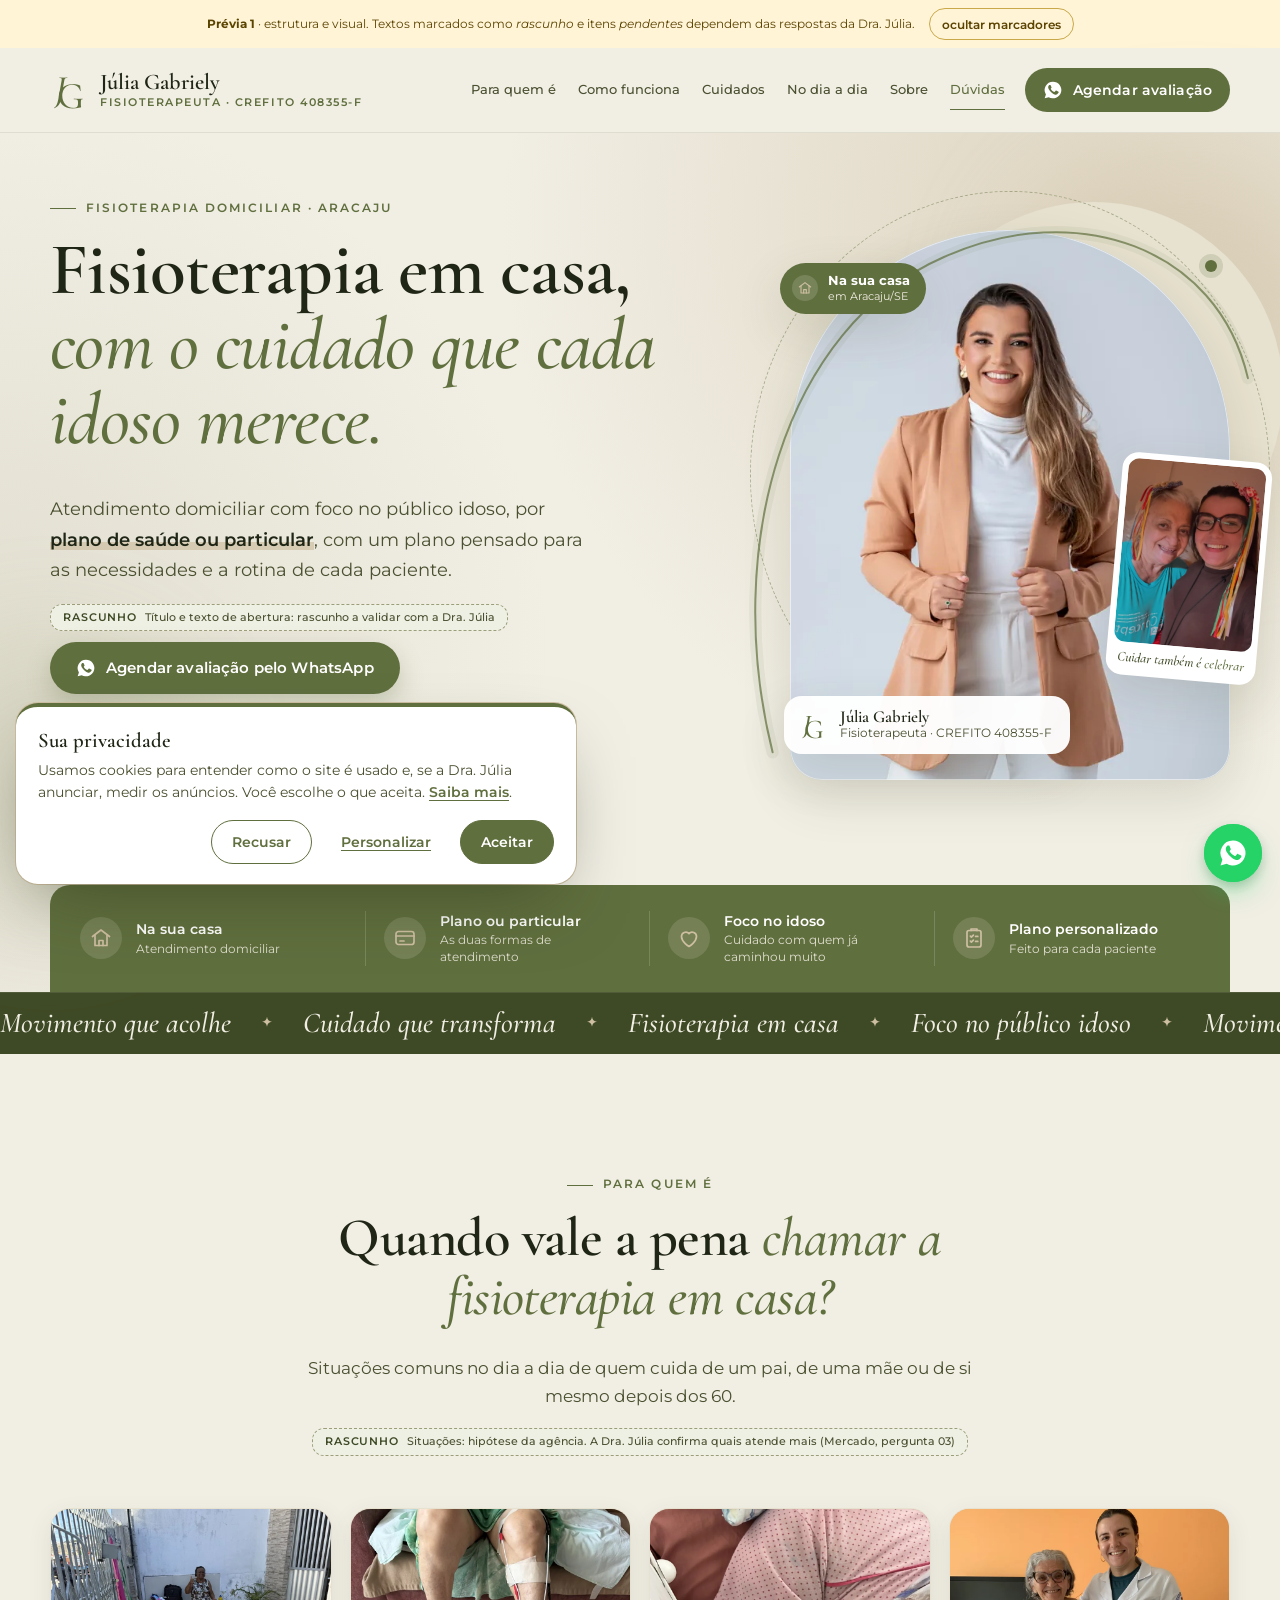
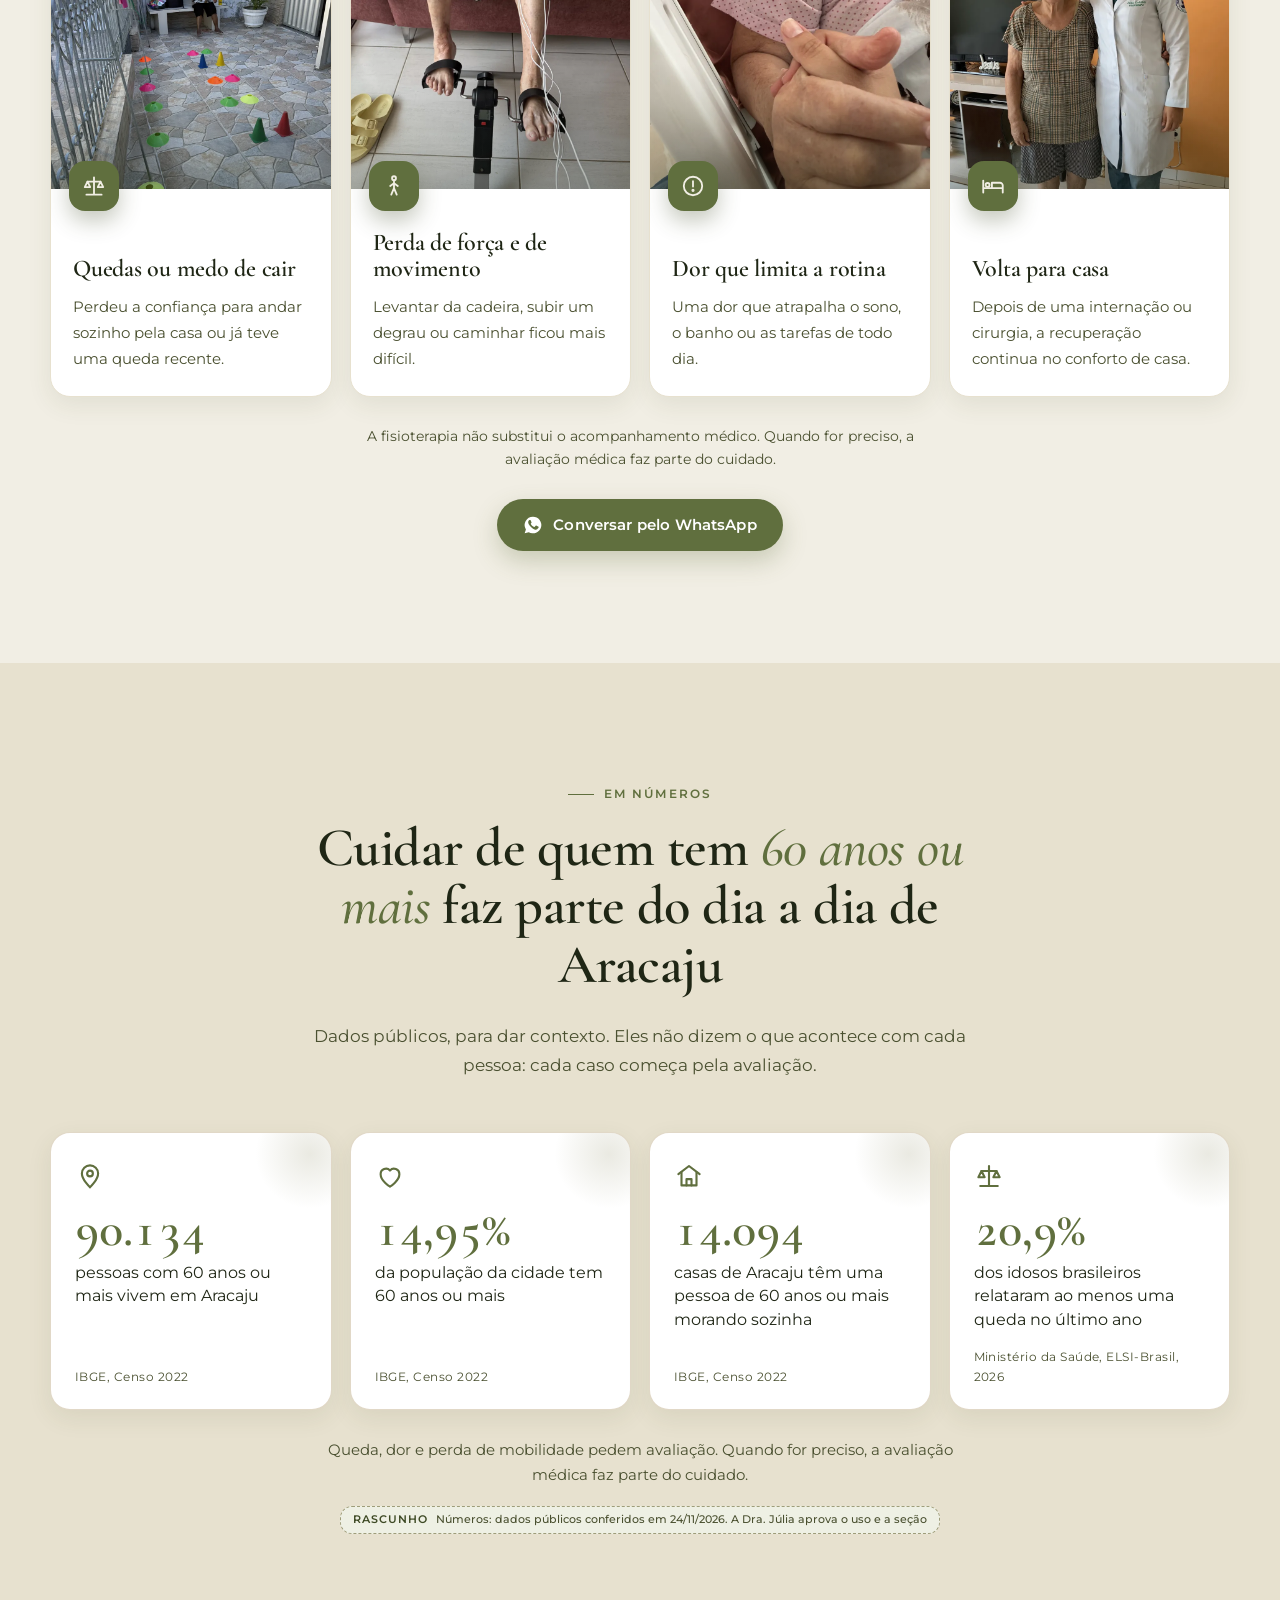
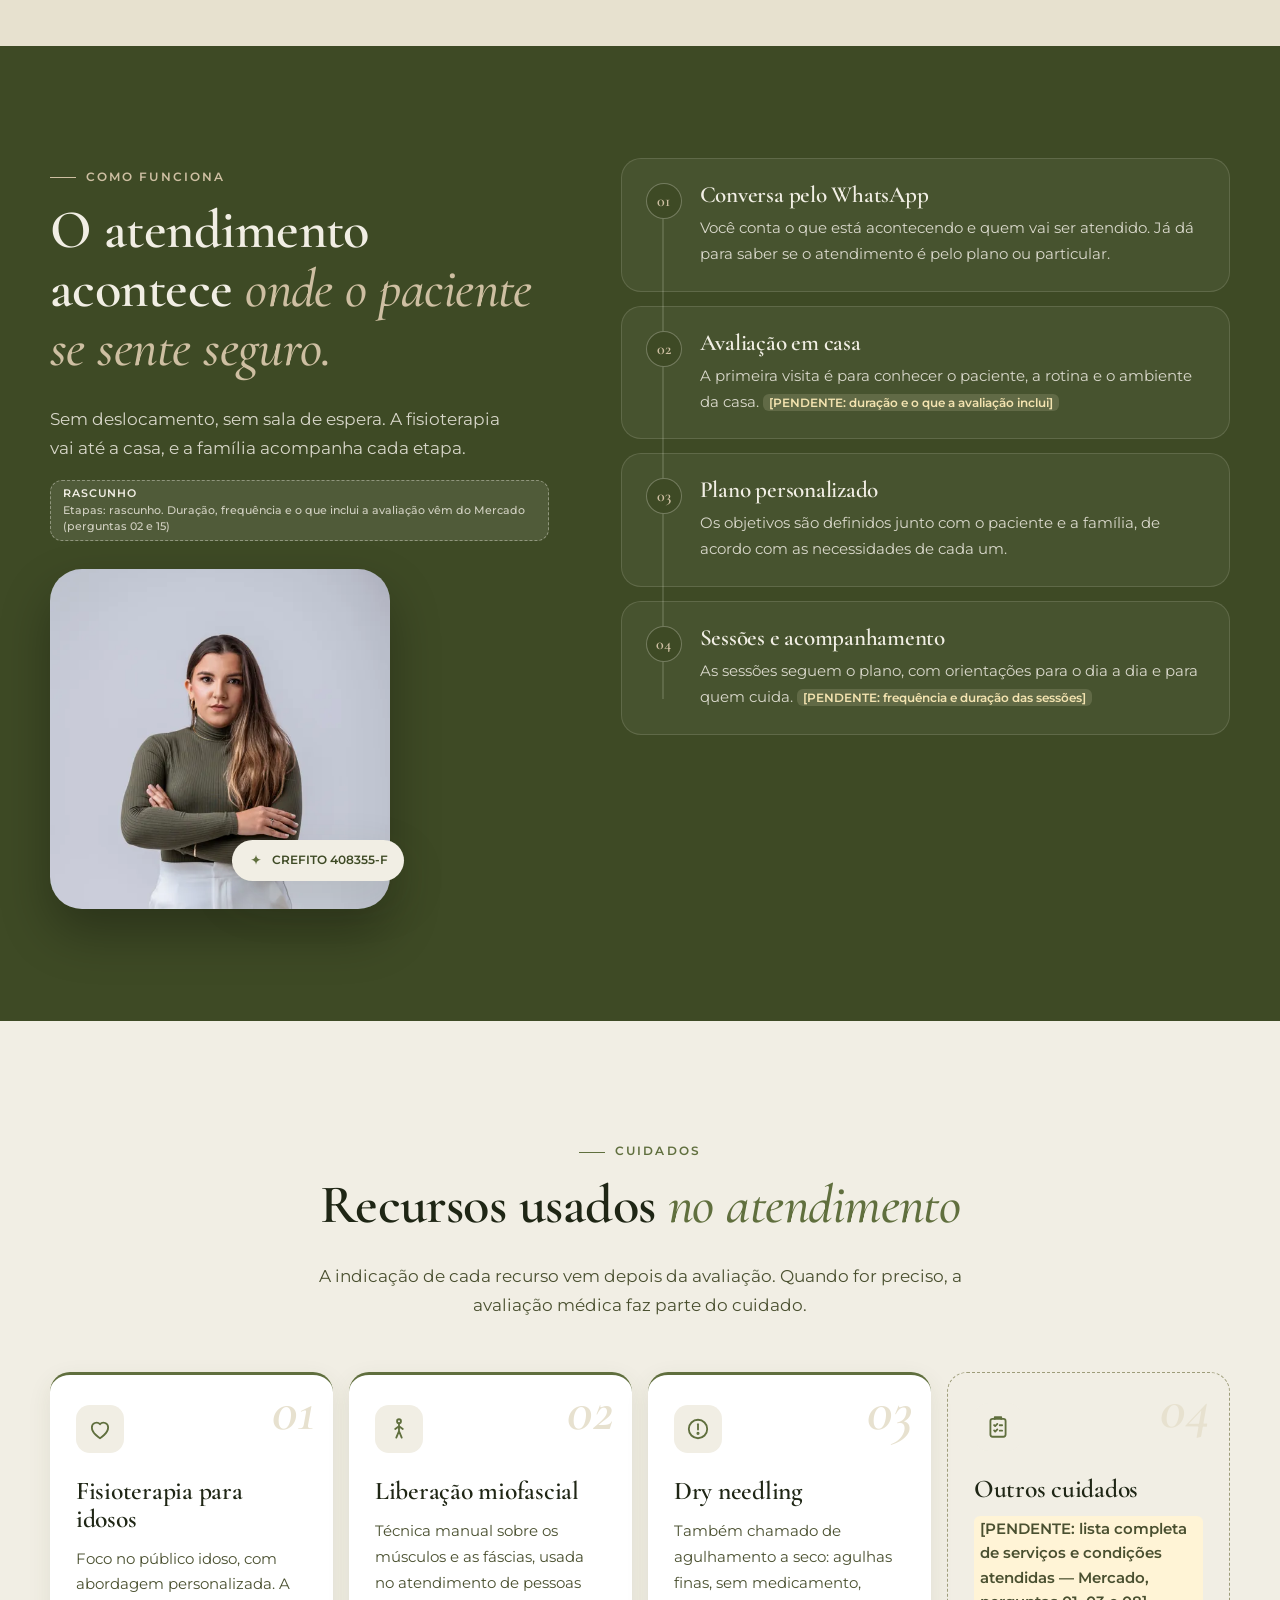
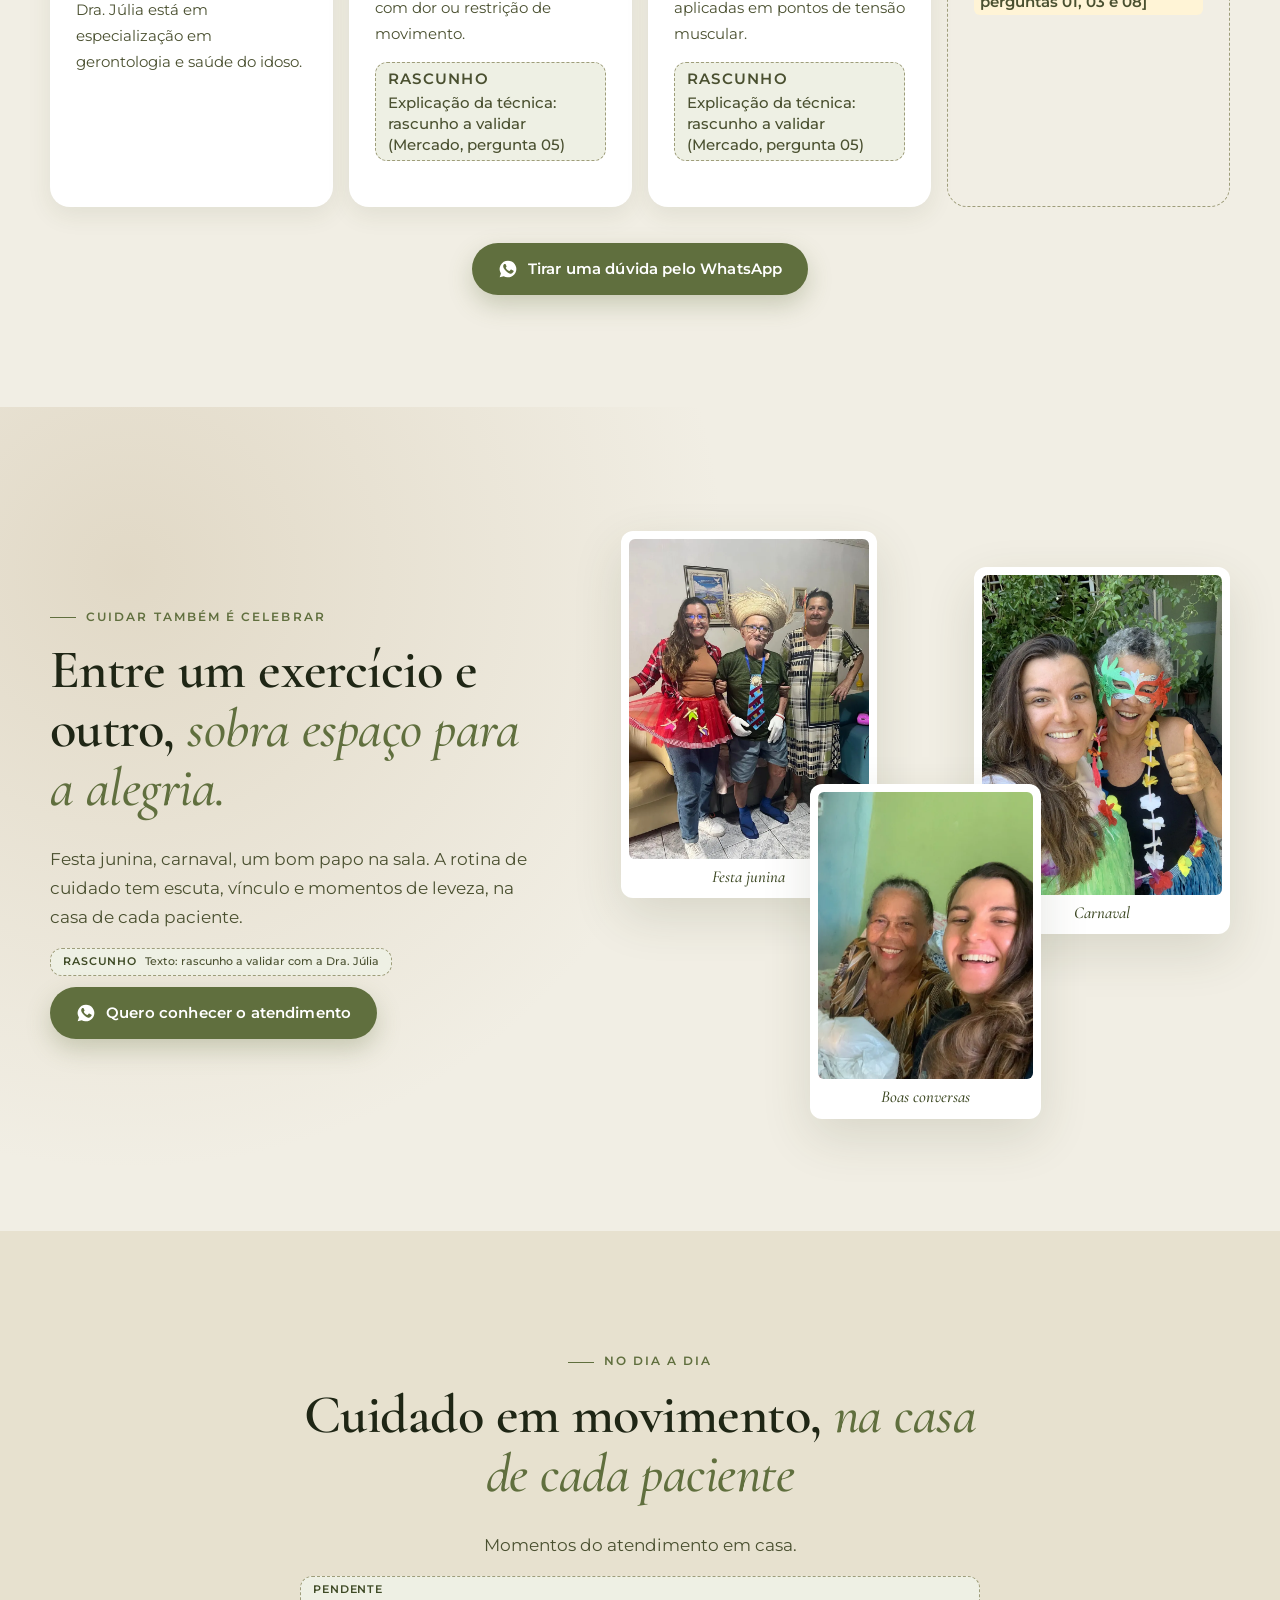
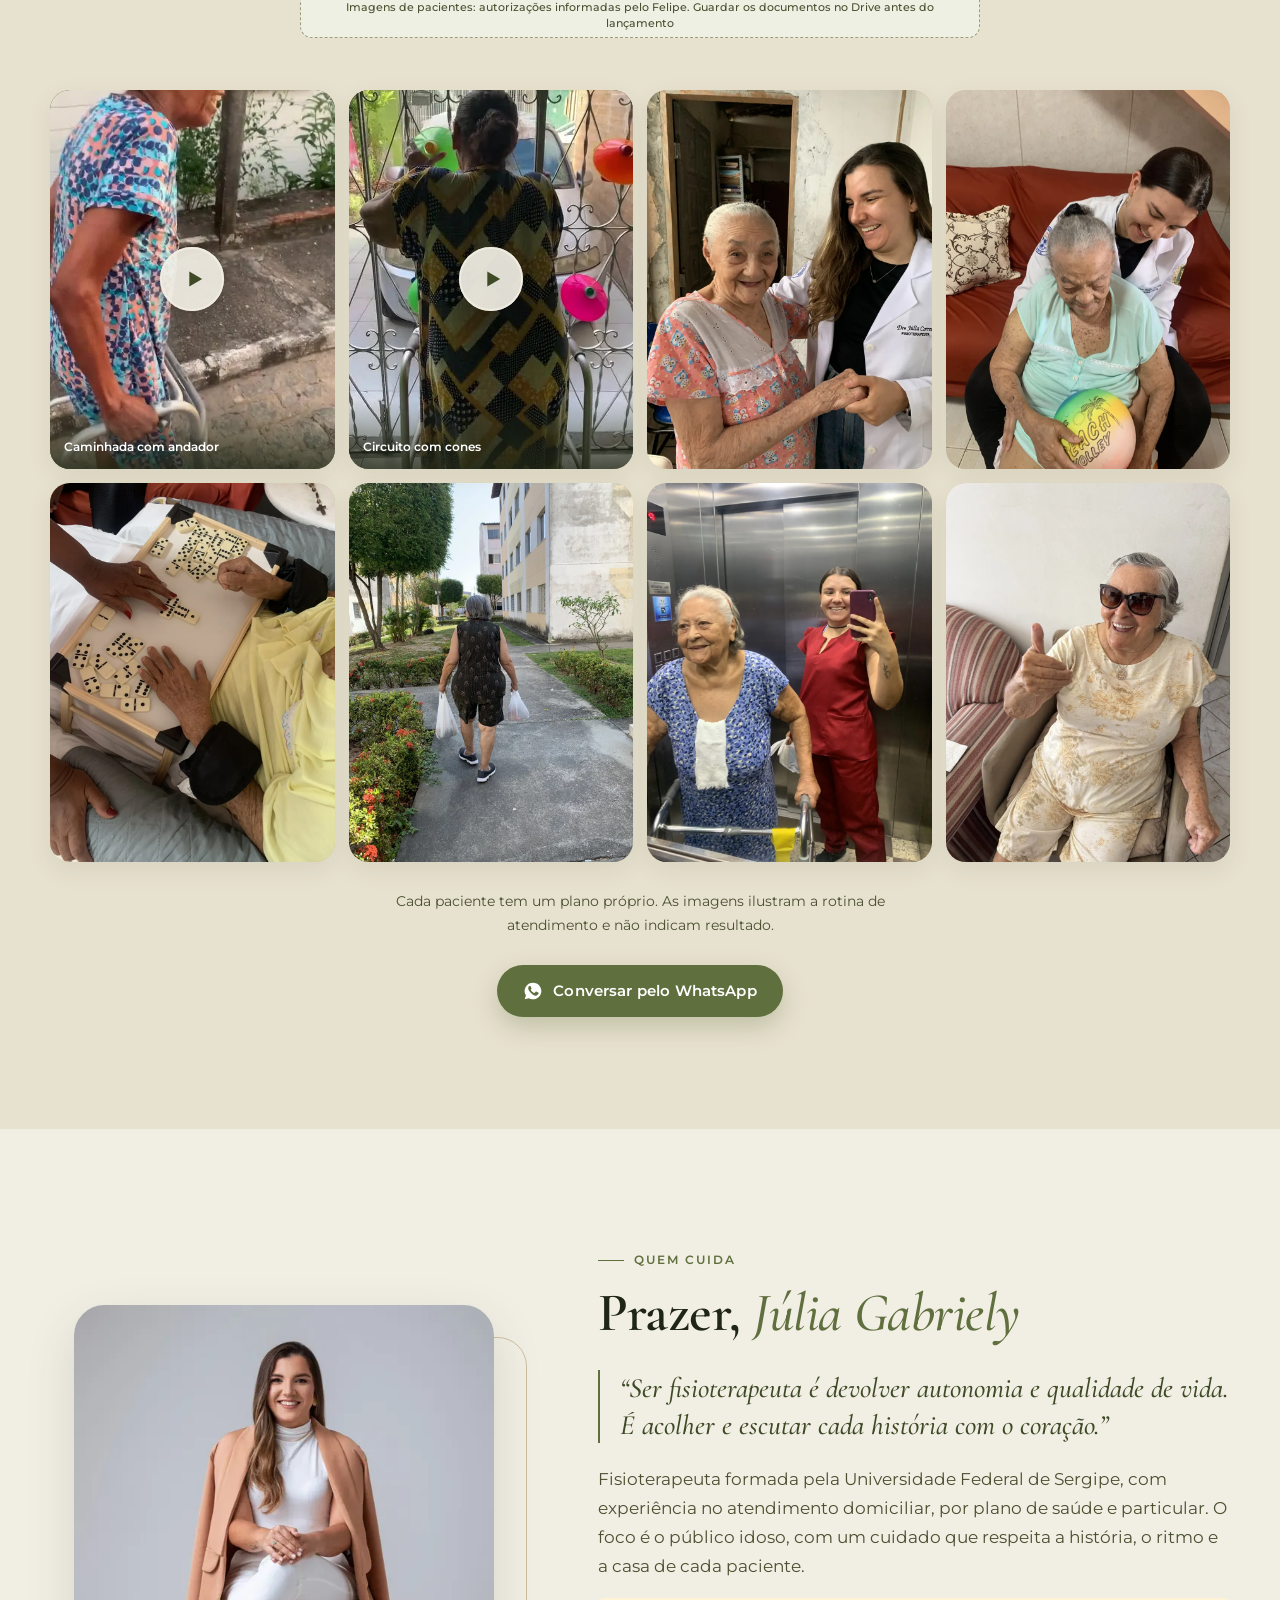
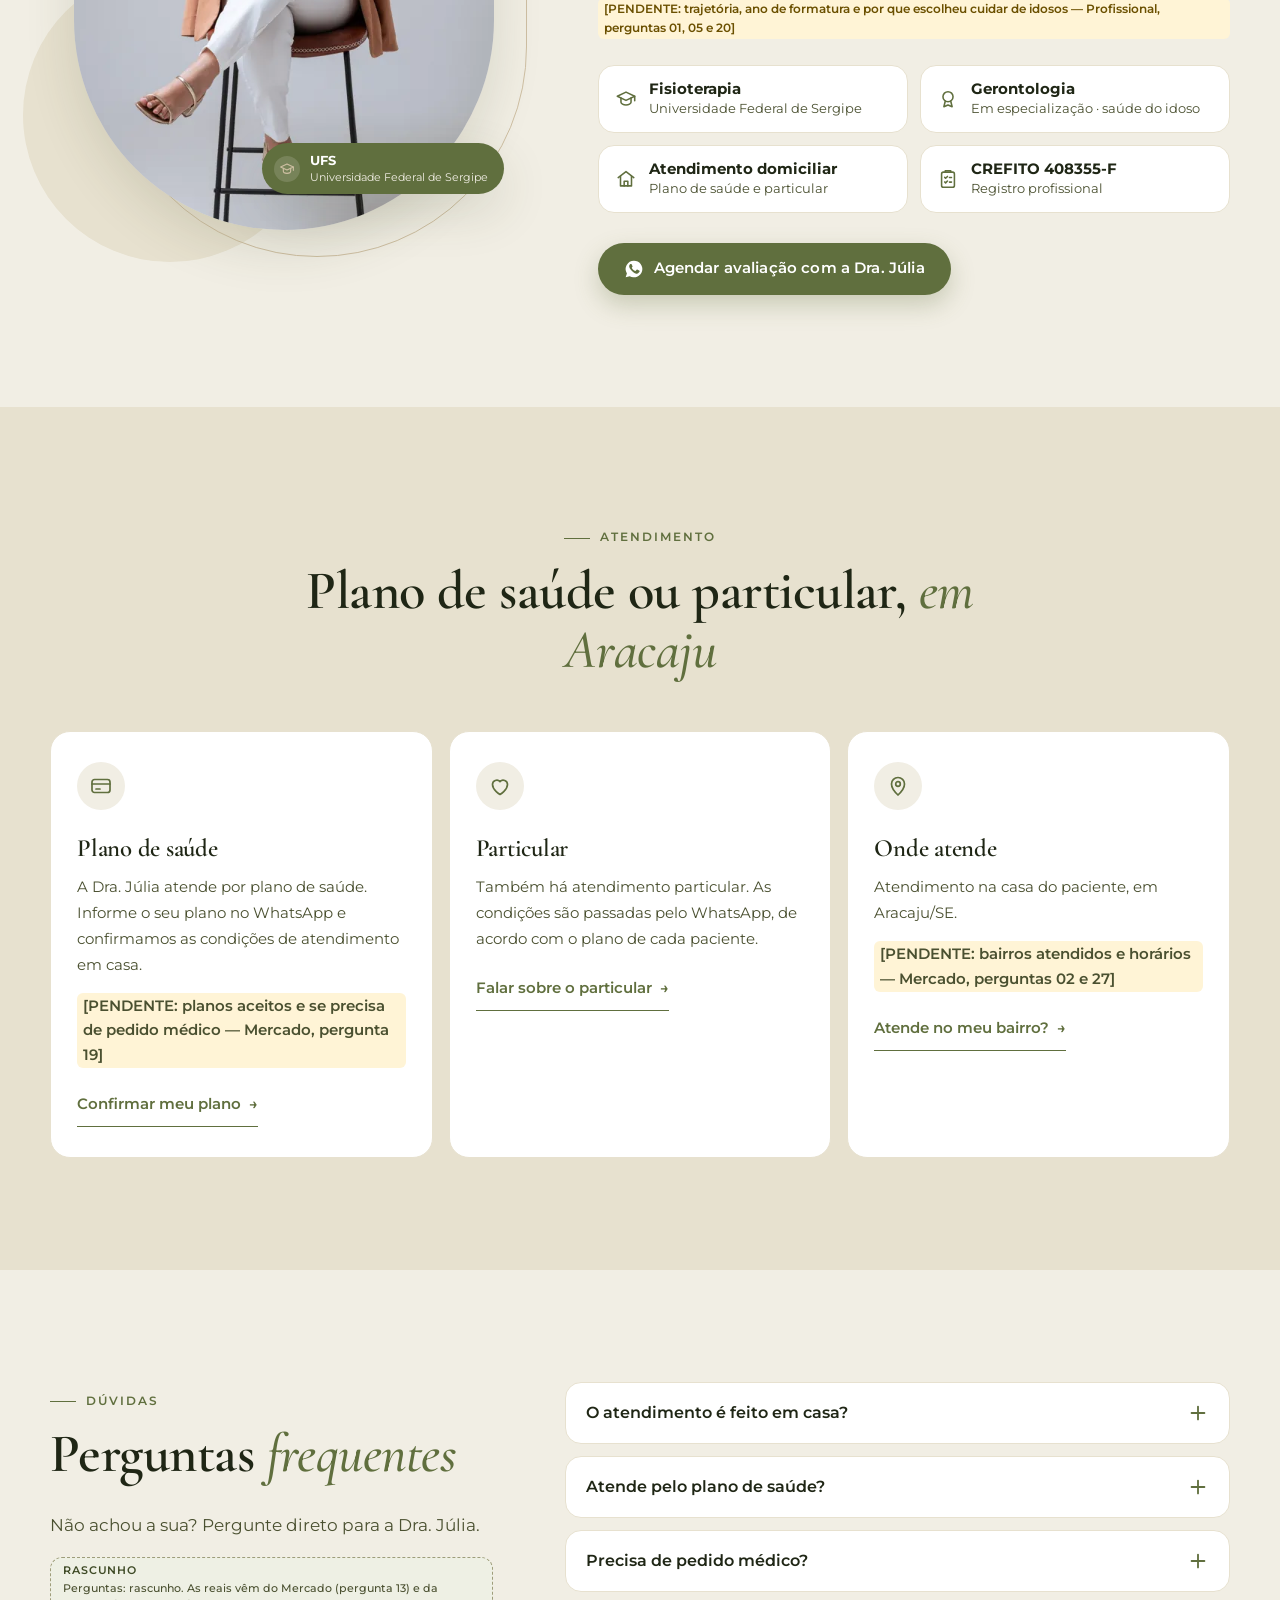
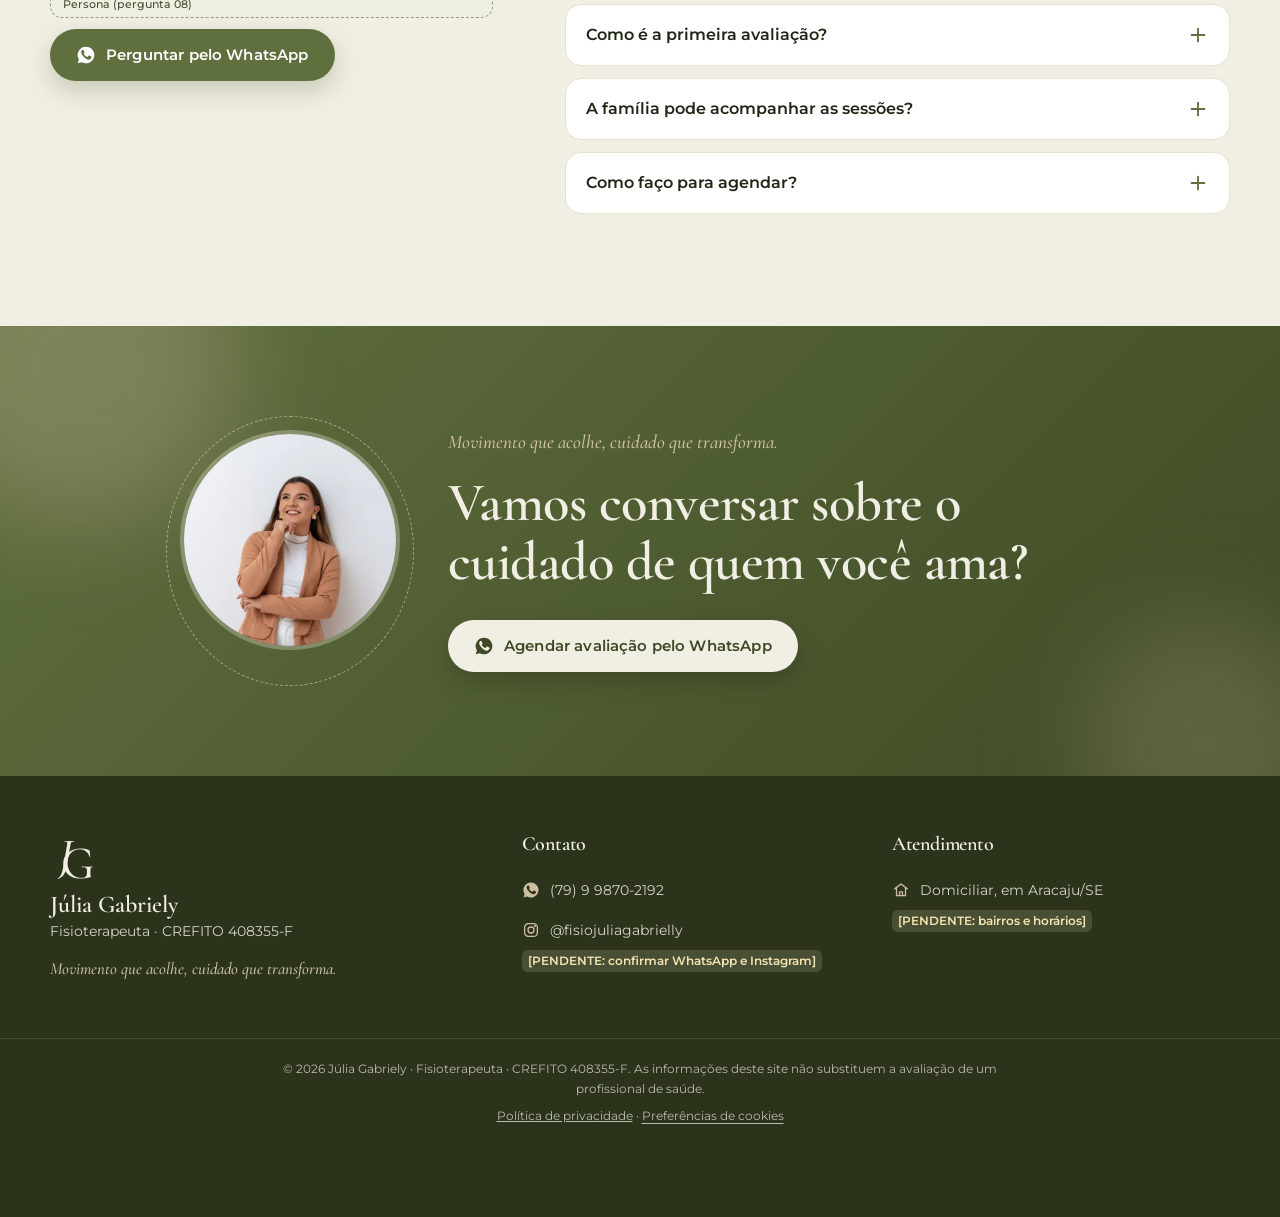
==== commit 415753e3: "Troca o símbolo quebrado por monograma e enquadra as fotos dos cartões No site publicado, sem o arqu" ====
--- a/index.html
+++ b/index.html
@@ -62,12 +62,14 @@
     <!-- Fontes equivalentes, até chegarem os arquivos de Edensor e Garet (ver Manual de Identidade Visual). -->
     <link href="https://fonts.googleapis.com/css2?family=Cormorant+Garamond:ital,wght@0,500;0,600;0,700;1,500;1,600&family=Montserrat:wght@400;500;600&display=swap" rel="stylesheet">
     <link rel="preload" as="image" href="assets/profissional/julia-topo-900.webp" imagesrcset="assets/profissional/julia-topo-560.webp 560w, assets/profissional/julia-topo-900.webp 900w" imagesizes="(min-width: 1024px) 440px, 86vw">
-    <link rel="stylesheet" href="styles.css?v=20261124-4">
+    <link rel="stylesheet" href="styles.css?v=20261124-5">
 </head>
 <body>
 <!-- GTM (noscript): PENDENTE o ID do gestor de tráfego. Quando existir, troque por:
      <noscript><iframe src="https://www.googletagmanager.com/ns.html?id=GTM-XXXXXXX" height="0" width="0" style="display:none;visibility:hidden"></iframe></noscript> -->
 
+<!-- Símbolo JG: enquanto a designer não libera o arquivo (assets/marca/ fora do repositório), cada <img> do símbolo
+     cai num monograma tipográfico ("JG" na fonte de títulos) em vez de mostrar imagem quebrada. -->
 <!-- Ícones (um único sprite, sem bibliotecas externas). -->
 <svg width="0" height="0" style="position:absolute" aria-hidden="true">
     <symbol id="i-x" viewBox="0 0 24 24"><path fill="none" stroke="currentColor" stroke-width="1.8" stroke-linecap="round" d="M6 6l12 12M18 6 6 18"/></symbol>
@@ -103,7 +105,7 @@
 <header class="topo" id="topo">
     <div class="topo-dentro">
         <a class="marca" href="#inicio" aria-label="Júlia Gabriely, Fisioterapeuta: voltar ao início">
-            <img src="assets/marca/simbolo-jg-oliva.webp" width="374" height="512" alt="" class="marca-simbolo">
+            <img src="assets/marca/simbolo-jg-oliva.webp" width="374" height="512" alt="" class="marca-simbolo" onerror="this.hidden=true;this.nextElementSibling.hidden=false"><span class="monograma marca-simbolo" aria-hidden="true" hidden>J<span>G</span></span>
             <span class="marca-texto"><strong>Júlia Gabriely</strong><small>Fisioterapeuta · CREFITO 408355-F</small></span>
         </a>
         <nav class="menu" aria-label="Seções do site">
@@ -163,7 +165,7 @@
                     <img src="assets/profissional/julia-topo-900.webp" srcset="assets/profissional/julia-topo-560.webp 560w, assets/profissional/julia-topo-900.webp 900w" sizes="(min-width: 1024px) 440px, 86vw" width="900" height="1125" alt="Júlia Gabriely, fisioterapeuta, sorrindo, de blazer caramelo e blusa branca." fetchpriority="high">
                 </div>
                 <div class="flutua flutua-1 cartao-credencial">
-                    <img src="assets/marca/simbolo-jg-oliva.webp" width="374" height="512" alt="">
+                    <img src="assets/marca/simbolo-jg-oliva.webp" width="374" height="512" alt="" onerror="this.hidden=true;this.nextElementSibling.hidden=false"><span class="monograma" aria-hidden="true" hidden>J<span>G</span></span>
                     <span><strong>Júlia Gabriely</strong>Fisioterapeuta · CREFITO 408355-F</span>
                 </div>
                 <figure class="flutua flutua-2 cartao-foto">
@@ -200,19 +202,19 @@
             </header>
             <ul class="sinais">
                 <li class="sinal revelar" style="--i:0">
-                    <div class="sinal-foto"><span class="sinal-img"><img src="assets/atendimento/cones.webp" width="900" height="1200" alt="Paciente sentada em um banco, em frente a cones coloridos no chão do quintal." loading="lazy"></span><span class="sinal-icone"><svg aria-hidden="true"><use href="#i-equilibrio"/></svg></span></div>
+                    <div class="sinal-foto"><span class="sinal-img" style="--foco: 50% 30%"><img src="assets/atendimento/cones.webp" width="900" height="1200" alt="Paciente sentada em um banco, em frente a cones coloridos no chão do quintal." loading="lazy"></span><span class="sinal-icone"><svg aria-hidden="true"><use href="#i-equilibrio"/></svg></span></div>
                     <div class="sinal-texto"><h3>Quedas ou medo de cair</h3><p>Perdeu a confiança para andar sozinho pela casa ou já teve uma queda recente.</p></div>
                 </li>
                 <li class="sinal revelar" style="--i:1">
-                    <div class="sinal-foto"><span class="sinal-img"><img src="assets/atendimento/pedal.webp" width="900" height="1200" alt="Paciente sentada no sofá com os pés em um pedal de exercício." loading="lazy"></span><span class="sinal-icone"><svg aria-hidden="true"><use href="#i-passos"/></svg></span></div>
+                    <div class="sinal-foto"><span class="sinal-img" style="--foco: 50% 72%"><img src="assets/atendimento/pedal.webp" width="900" height="1200" alt="Paciente sentada no sofá com os pés em um pedal de exercício." loading="lazy"></span><span class="sinal-icone"><svg aria-hidden="true"><use href="#i-passos"/></svg></span></div>
                     <div class="sinal-texto"><h3>Perda de força e de movimento</h3><p>Levantar da cadeira, subir um degrau ou caminhar ficou mais difícil.</p></div>
                 </li>
                 <li class="sinal revelar" style="--i:2">
-                    <div class="sinal-foto"><span class="sinal-img"><img src="assets/atendimento/maos.webp" width="900" height="1200" alt="Mãos entrelaçadas de uma paciente idosa e da fisioterapeuta." loading="lazy"></span><span class="sinal-icone"><svg aria-hidden="true"><use href="#i-dor"/></svg></span></div>
+                    <div class="sinal-foto"><span class="sinal-img" style="--foco: 55% 78%"><img src="assets/atendimento/maos.webp" width="900" height="1200" alt="Mãos entrelaçadas de uma paciente idosa e da fisioterapeuta." loading="lazy"></span><span class="sinal-icone"><svg aria-hidden="true"><use href="#i-dor"/></svg></span></div>
                     <div class="sinal-texto"><h3>Dor que limita a rotina</h3><p>Uma dor que atrapalha o sono, o banho ou as tarefas de todo dia.</p></div>
                 </li>
                 <li class="sinal revelar" style="--i:3">
-                    <div class="sinal-foto"><span class="sinal-img"><img src="assets/atendimento/visita-2.webp" width="900" height="1200" alt="Paciente idosa em pé, ao lado da fisioterapeuta de jaleco, na sala de casa." loading="lazy"></span><span class="sinal-icone"><svg aria-hidden="true"><use href="#i-cama"/></svg></span></div>
+                    <div class="sinal-foto"><span class="sinal-img" style="--foco: 50% 28%"><img src="assets/atendimento/visita-2.webp" width="900" height="1200" alt="Paciente idosa em pé, ao lado da fisioterapeuta de jaleco, na sala de casa." loading="lazy"></span><span class="sinal-icone"><svg aria-hidden="true"><use href="#i-cama"/></svg></span></div>
                     <div class="sinal-texto"><h3>Volta para casa</h3><p>Depois de uma internação ou cirurgia, a recuperação continua no conforto de casa.</p></div>
                 </li>
             </ul>
@@ -500,7 +502,7 @@
 <footer class="rodape">
     <div class="conteiner rodape-grade">
         <div class="rodape-marca">
-            <img src="assets/marca/simbolo-jg-creme.webp" width="374" height="512" alt="" class="rodape-simbolo">
+            <img src="assets/marca/simbolo-jg-creme.webp" width="374" height="512" alt="" class="rodape-simbolo" onerror="this.hidden=true;this.nextElementSibling.hidden=false"><span class="monograma rodape-simbolo" aria-hidden="true" hidden>J<span>G</span></span>
             <p><strong>Júlia Gabriely</strong>Fisioterapeuta · CREFITO 408355-F</p>
             <p class="rodape-slogan">Movimento que acolhe, cuidado que transforma.</p>
         </div>
@@ -613,9 +615,9 @@
 
 <!-- Ordem importa: eventos.js cria window.juliaTrack; consent.js cria window.jgConsent; script.js monta os links do
      WhatsApp e window.jgWhats; lead-form.js abre o formulário nos botões do WhatsApp. -->
-<script src="eventos.js?v=20261124-4" defer></script>
-<script src="consent.js?v=20261124-4" defer></script>
-<script src="script.js?v=20261124-4" defer></script>
-<script src="lead-form.js?v=20261124-4" defer></script>
+<script src="eventos.js?v=20261124-5" defer></script>
+<script src="consent.js?v=20261124-5" defer></script>
+<script src="script.js?v=20261124-5" defer></script>
+<script src="lead-form.js?v=20261124-5" defer></script>
 </body>
 </html>
--- a/styles.css
+++ b/styles.css
@@ -37,6 +37,7 @@
 html { scroll-behavior: smooth; scroll-padding-top: calc(var(--header-h) + 12px); -webkit-text-size-adjust: 100%; }
 body { margin: 0; background: var(--creme); color: var(--texto); font: 400 17px/1.7 var(--fonte-texto); overflow-x: hidden; }
 img { display: block; max-width: 100%; height: auto; }
+img[hidden] { display: none; }
 a { color: inherit; }
 svg { width: 22px; height: 22px; flex: none; }
 h1, h2, h3 { font-family: var(--fonte-titulo); font-weight: 600; line-height: 1.08; margin: 0 0 .5em; color: var(--texto); letter-spacing: -.01em; }
@@ -558,3 +559,19 @@
 @media (hover: hover) { .numero:hover { transform: translateY(-4px); box-shadow: var(--sombra); } }
 .numeros-nota { max-width: 640px; margin: 28px auto 0; text-align: center; font-size: .92rem; color: var(--texto-2); }
 .secao-numeros .marcador { margin: 18px auto 0; }
+
+/* ---------- Monograma tipográfico (reserva do símbolo JG enquanto o arquivo não é liberado) ---------- */
+.monograma { display: inline-flex; align-items: flex-end; justify-content: center; flex: none; font: italic 500 1.9rem/1 var(--fonte-titulo); color: var(--oliva); letter-spacing: -.02em; }
+.monograma[hidden] { display: none; }
+.monograma > span { margin-left: -.22em; transform: translateY(.18em); font-style: normal; }
+.marca .monograma { width: 38px; font-size: 2.35rem; }
+.cartao-credencial .monograma { width: 30px; font-size: 1.7rem; }
+.rodape .monograma { width: 52px; margin-bottom: 14px; font-size: 2.9rem; color: var(--creme); }
+
+/* ---------- Cartões "Para quem é": fotos verticais enquadradas no assunto de cada uma ---------- */
+.sinal { display: flex; flex-direction: column; }
+.sinal-img img { object-position: var(--foco, 50% 40%); }
+@media (min-width: 1024px) {
+    .sinal-foto { aspect-ratio: 1 / 1; }
+    .sinal h3 { min-height: 2.4em; display: flex; align-items: flex-end; }
+}
